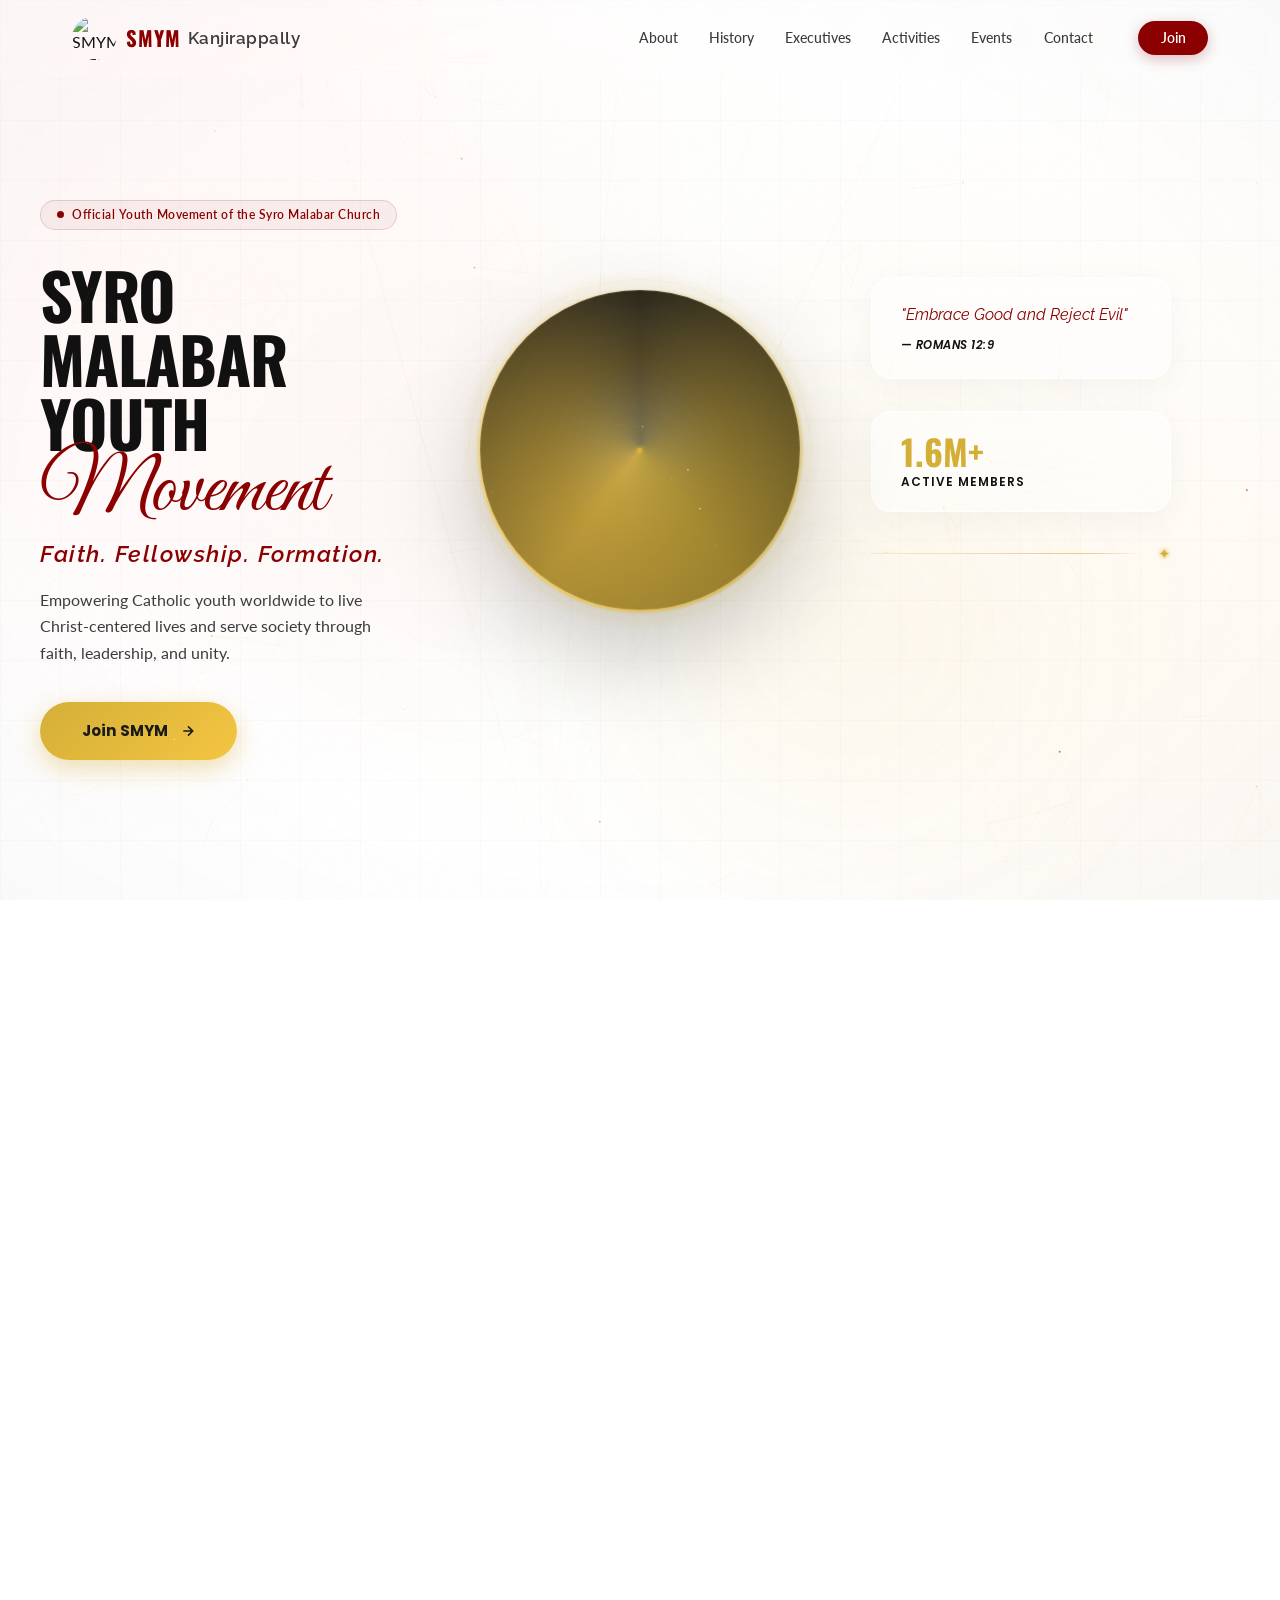
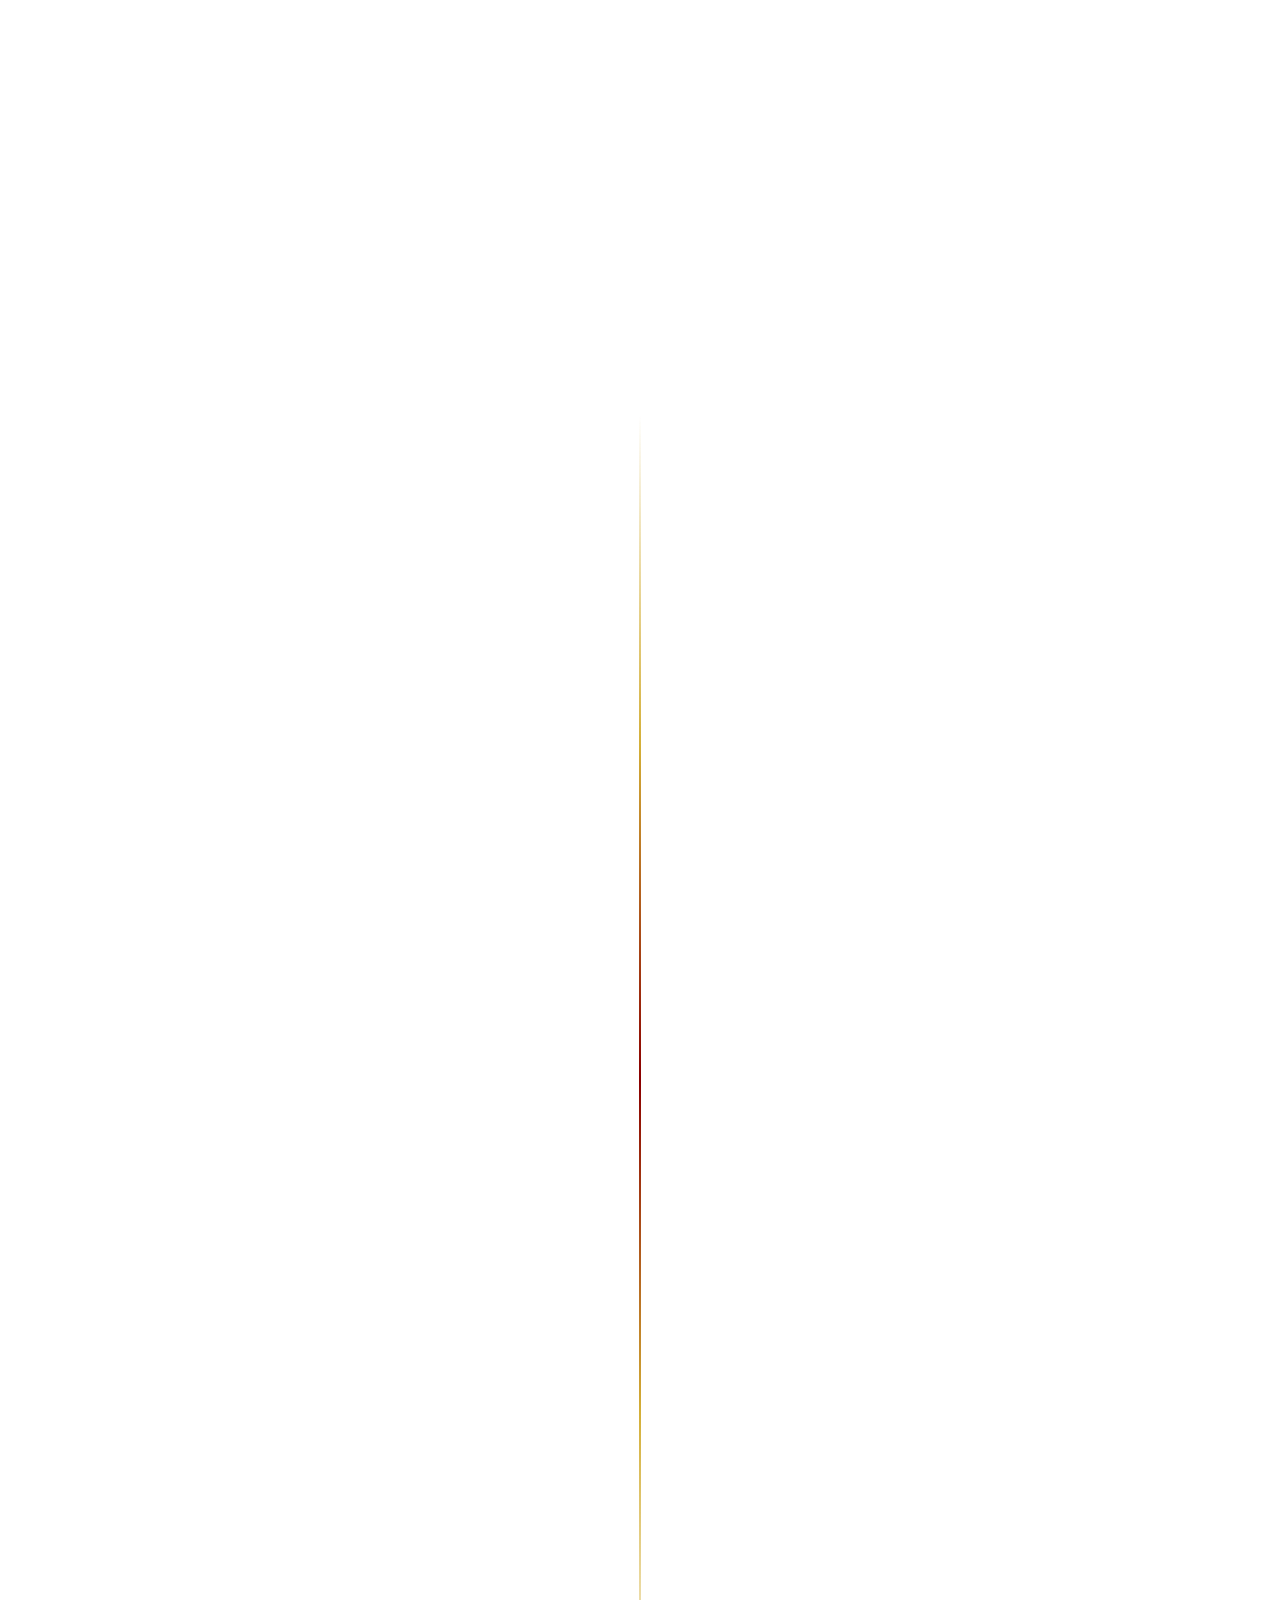
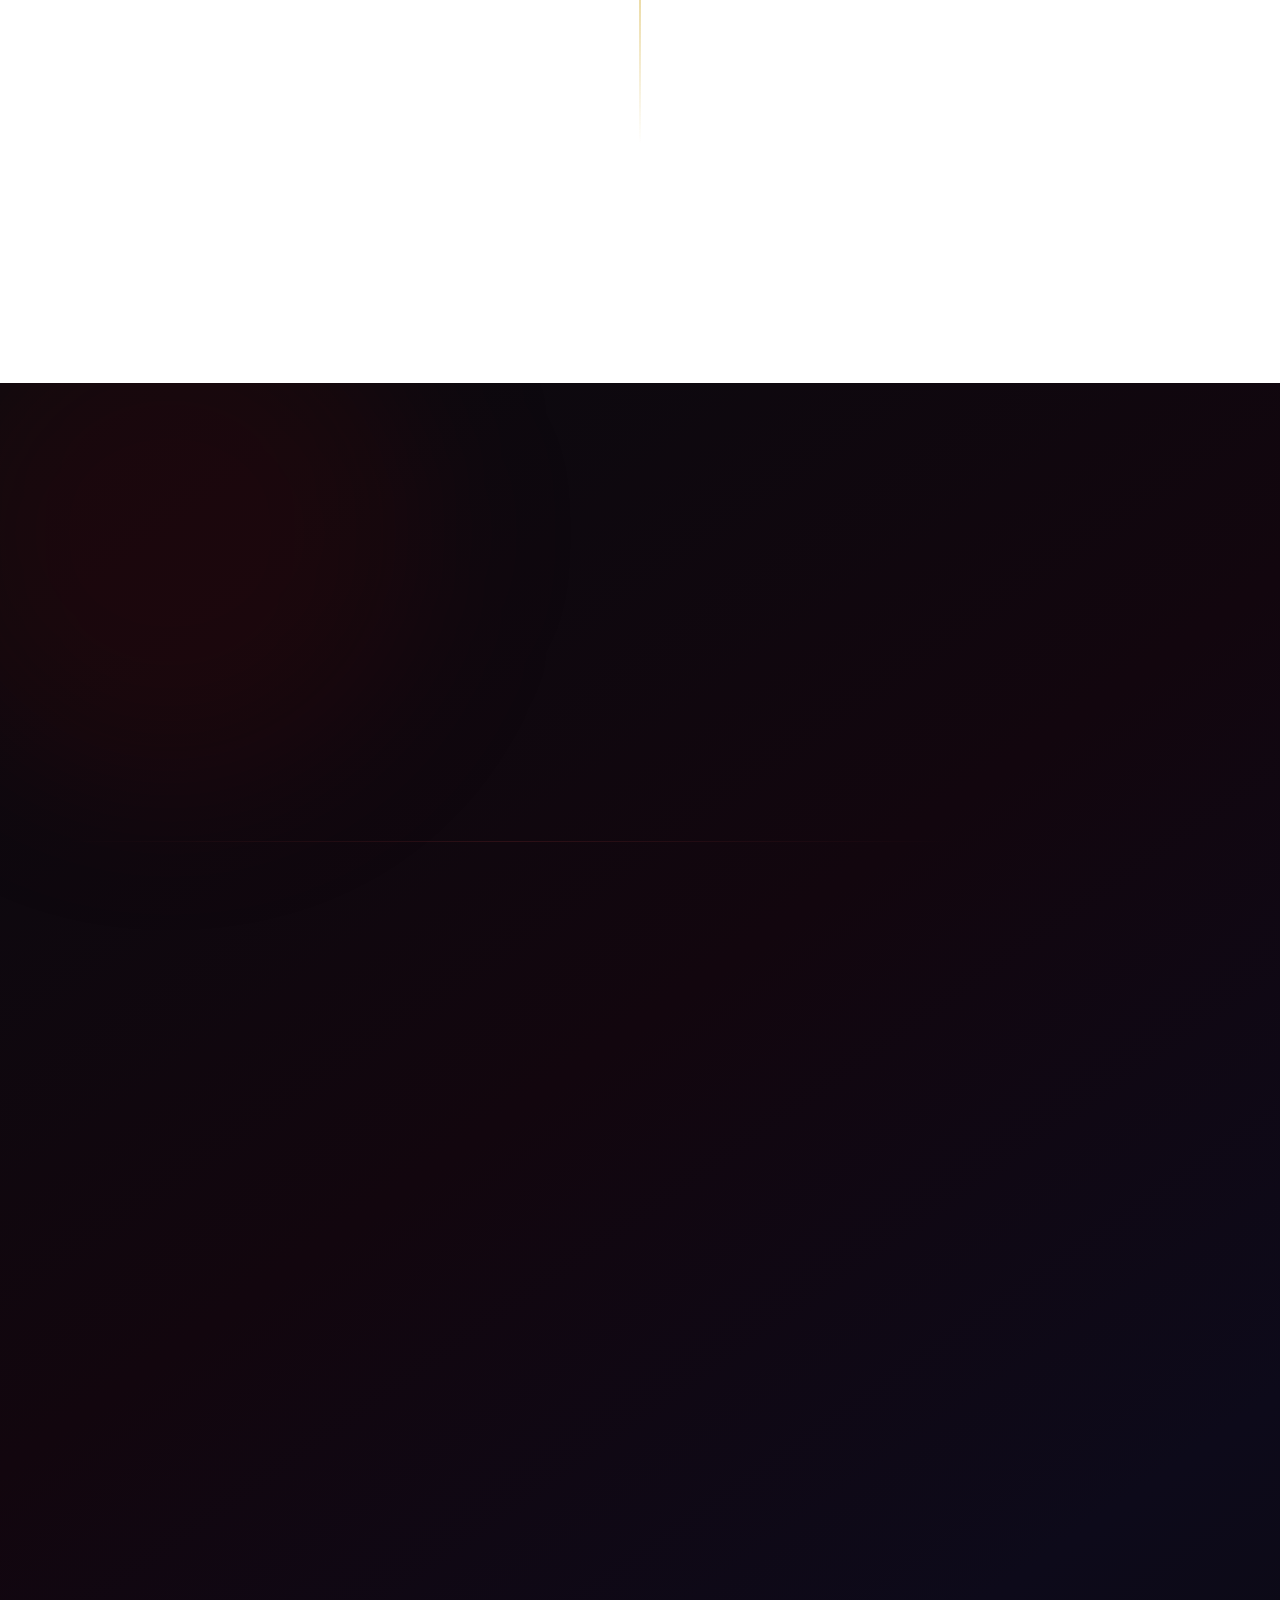
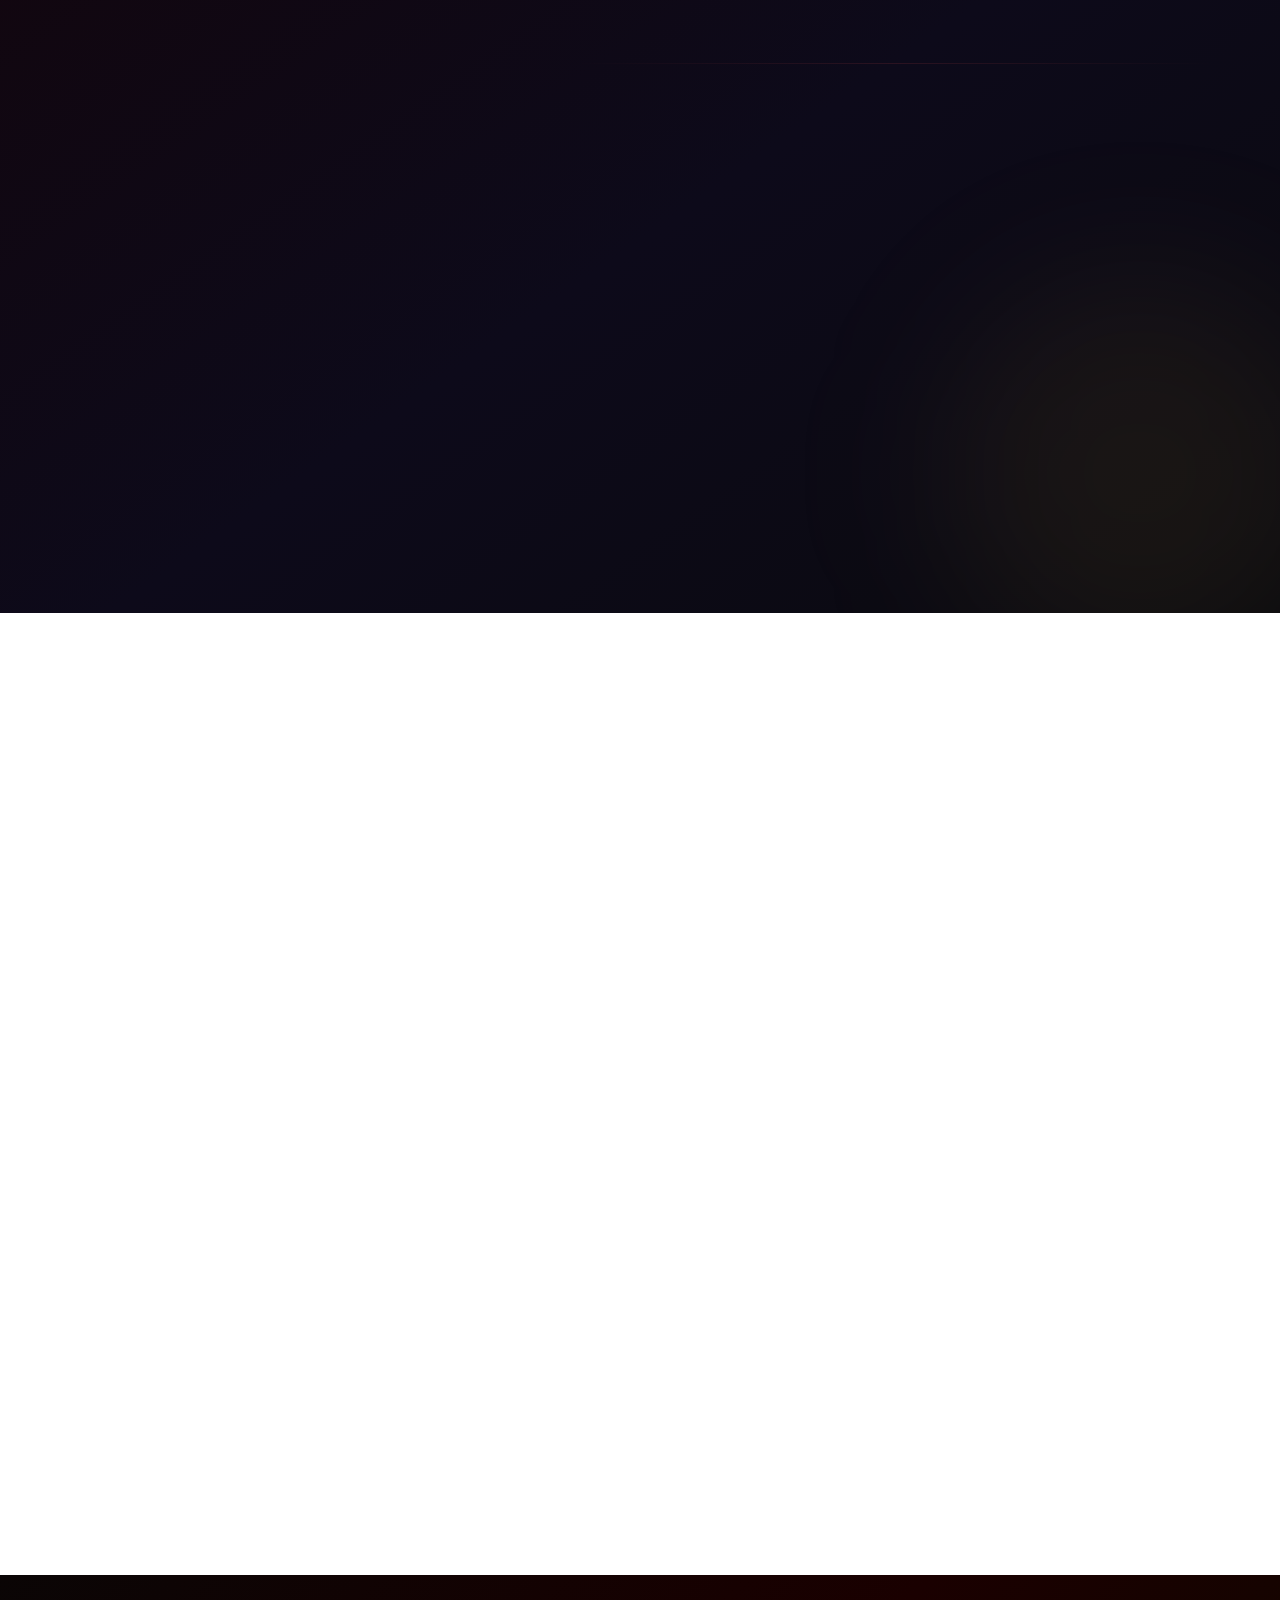
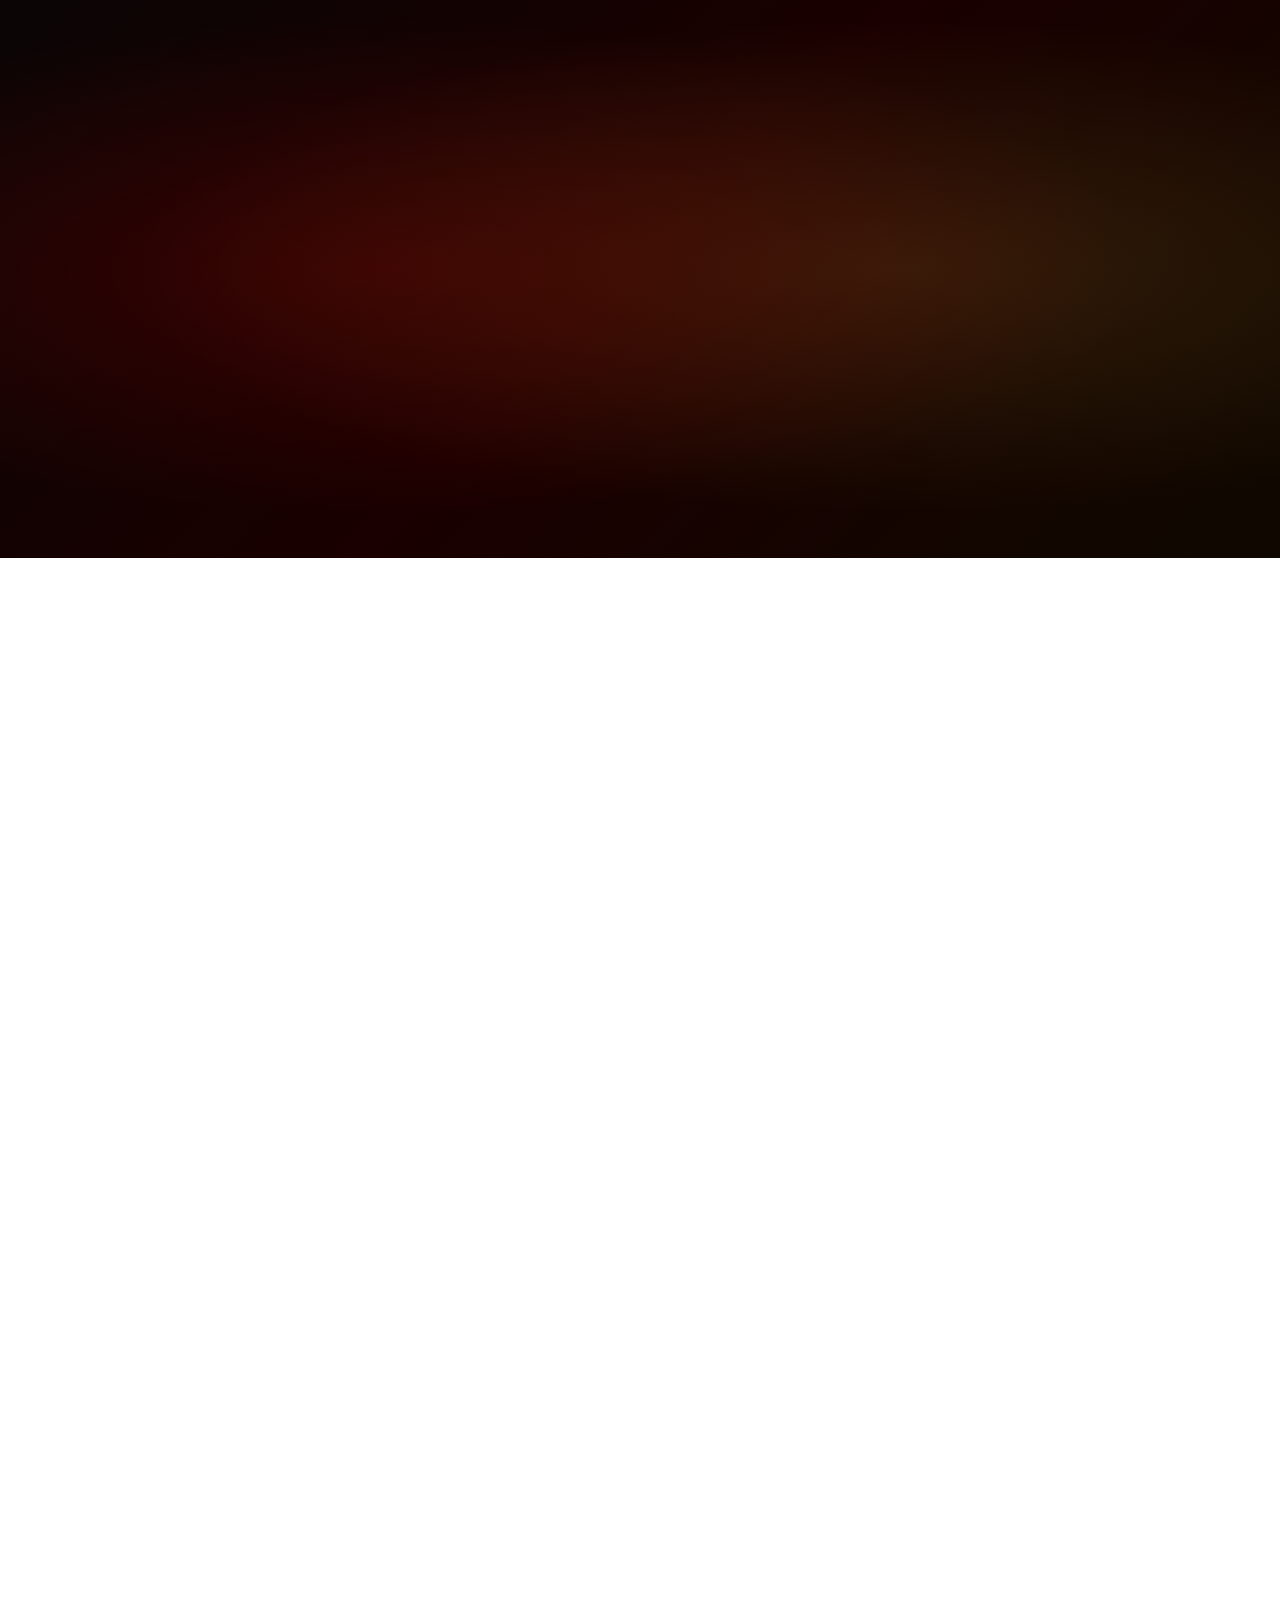
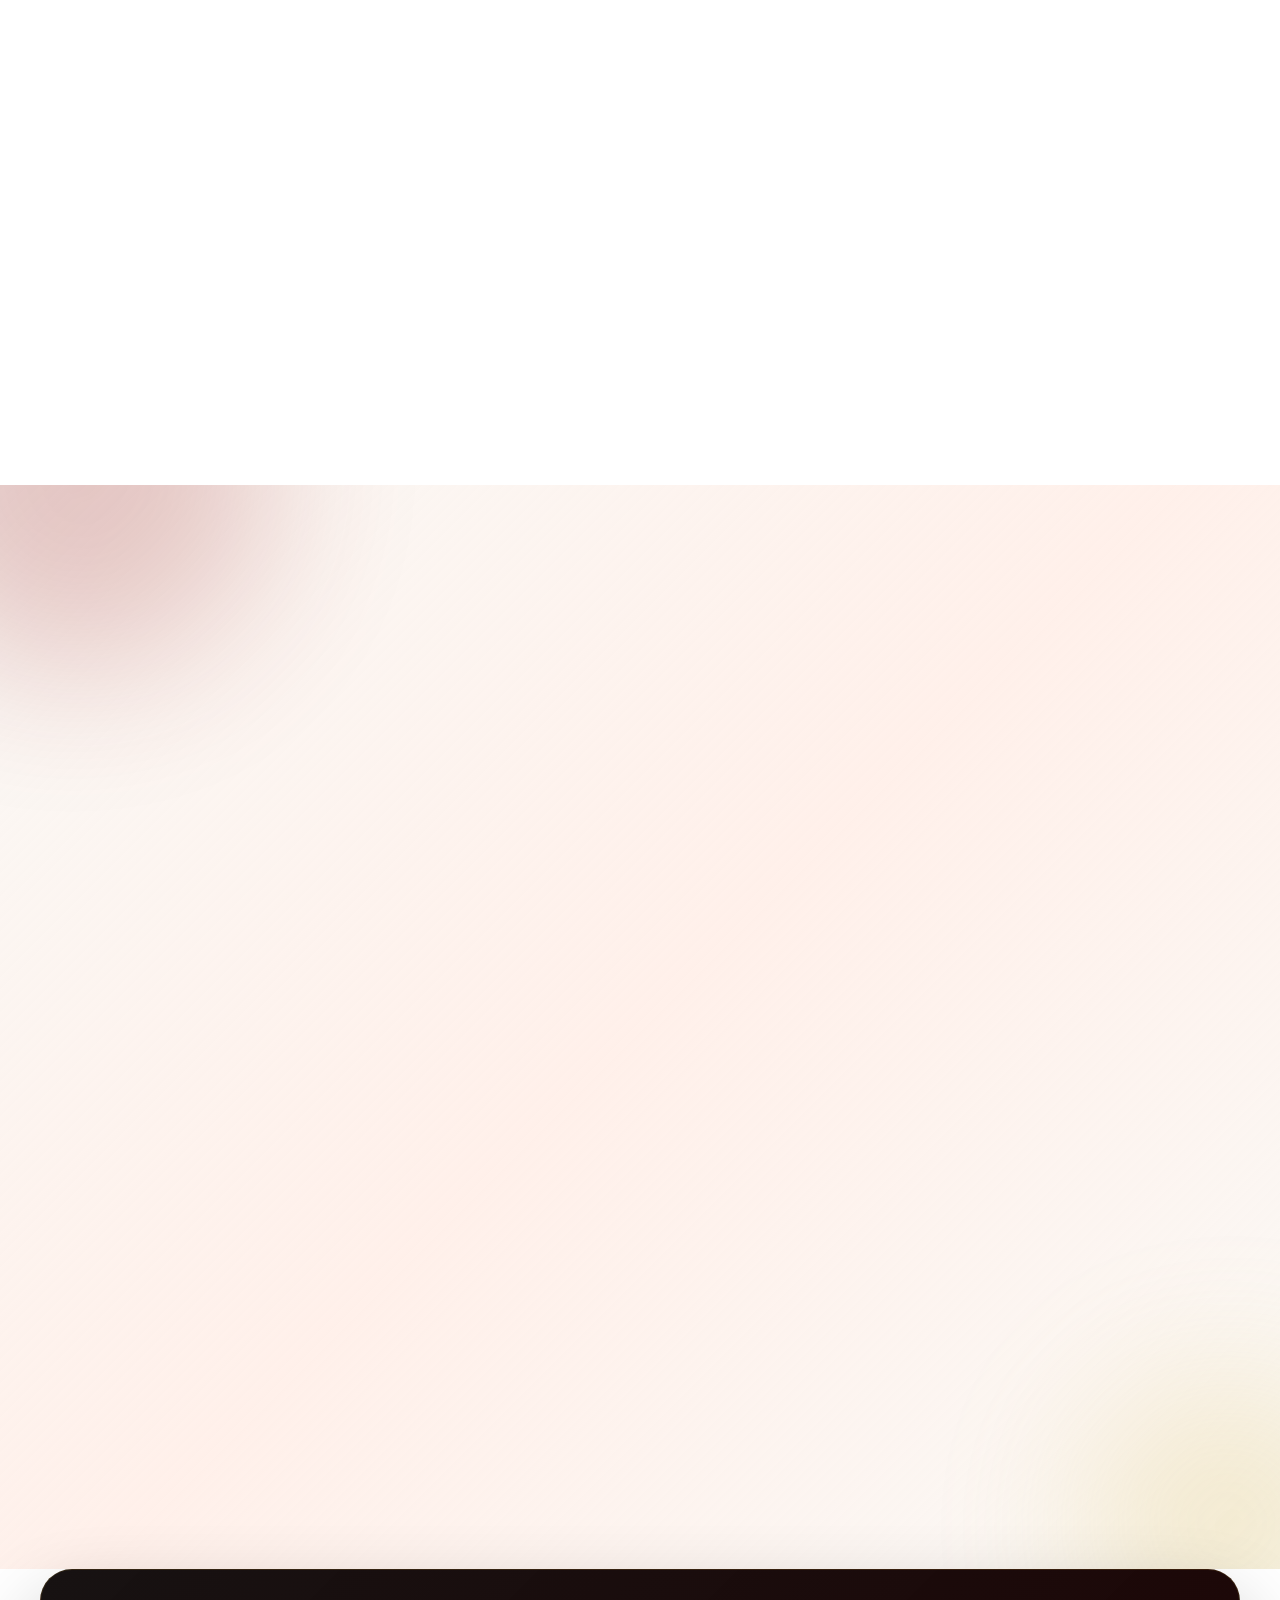
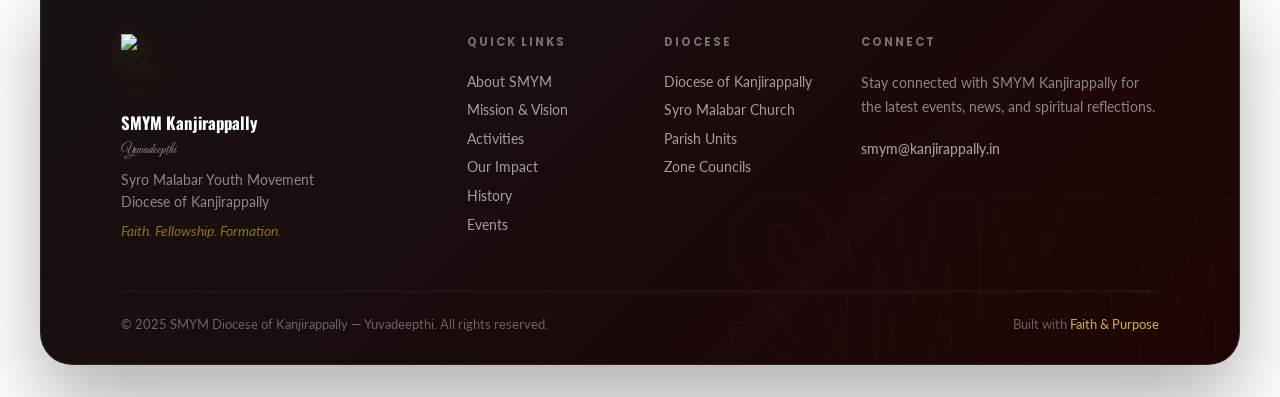
==== index.html @ 68c7b5b5 "logo.mp4 Added" ====
<!DOCTYPE html>
<html lang="en">
<head>
    <meta charset="UTF-8">
    <meta name="viewport" content="width=device-width, initial-scale=1.0">
    <title>SMYM Kanjirappally — Syro Malabar Youth Movement | Faith. Fellowship. Formation.</title>
    <meta name="description" content="Official website of SMYM Kanjirappally, the youth wing of the Syro-Malabar Catholic Diocese of Kanjirapally, patronaged by Bishop Mar Jose Pulickal, covering 148 parishes.">

    <!-- Tab Favicon -->
    <link rel="icon" type="image/png" href="logo/logo.png">

    <!-- Fonts -->
    <link rel="preconnect" href="https://fonts.googleapis.com">
    <link rel="preconnect" href="https://fonts.gstatic.com" crossorigin>
    <!-- Requested fonts: Lato, Poppins, Raleway, Oswald, Roboto + Great Vibes accent -->
    <link href="https://fonts.googleapis.com/css2?family=Lato:ital,wght@0,300;0,400;0,700;0,900;1,300;1,400;1,700&family=Poppins:ital,wght@0,300;0,400;0,500;0,600;0,700;0,800;1,300;1,400;1,600&family=Raleway:ital,wght@0,300;0,400;0,500;0,600;0,700;0,800;0,900;1,300;1,400;1,600;1,700&family=Oswald:wght@300;400;500;600;700&family=Roboto:ital,wght@0,300;0,400;0,500;0,700;1,300;1,400;1,500&family=Great+Vibes&display=swap" rel="stylesheet">

    <!-- Stylesheet -->
    <link rel="stylesheet" href="css/style.css">
</head>
<body>

<!-- ══════════════════════════════════════════
  CUSTOM CURSOR
══════════════════════════════════════════ -->
<div class="cursor-dot" id="cursor-dot"></div>
<div class="cursor-ring" id="cursor-ring"></div>

<!-- ══════════════════════════════════════════
  CURSOR GLOW (ambient)
══════════════════════════════════════════ -->
<div class="cursor-glow" id="cursor-glow"></div>

<!-- ══════════════════════════════════════════
  PARTICLE CANVAS (z-index:-1, behind everything)
══════════════════════════════════════════ -->
<canvas id="particle-canvas"></canvas>

<!-- ══════════════════════════════════════════
  FLOATING CHRISTIAN DOODLES
══════════════════════════════════════════ -->
<div class="doodle-layer" aria-hidden="true">
    <svg class="doodle dove-1" viewBox="0 0 60 40"><path d="M30 20 C20 5 0 8 2 18 C4 26 16 24 22 20 C24 19 26 18 30 20 C34 22 40 28 50 22 C58 17 56 8 48 10 C42 12 36 18 30 20Z" fill="none" stroke="currentColor" stroke-width="1.5"/><path d="M30 20 L28 32" stroke="currentColor" stroke-width="1.5" stroke-linecap="round"/><path d="M25 32 L33 32" stroke="currentColor" stroke-width="1.5" stroke-linecap="round"/></svg>
    <svg class="doodle dove-2" viewBox="0 0 60 40"><path d="M30 20 C20 5 0 8 2 18 C4 26 16 24 22 20 C24 19 26 18 30 20 C34 22 40 28 50 22 C58 17 56 8 48 10 C42 12 36 18 30 20Z" fill="none" stroke="currentColor" stroke-width="1.5"/><path d="M30 20 L28 32" stroke="currentColor" stroke-width="1.5" stroke-linecap="round"/><path d="M25 32 L33 32" stroke="currentColor" stroke-width="1.5" stroke-linecap="round"/></svg>
</div>

<!-- ══════════════════════════════════════════
  NAVIGATION
══════════════════════════════════════════ -->
<nav class="nav" id="nav">
    <div class="nav-inner container">
        <a class="nav-logo" href="#hero">
            <div class="nav-logo-media">
                <img src="logo/logo.png" alt="SMYM Logo" class="nav-logo-img">
            </div>
            <div class="nav-logo-text">
                <span class="nav-brand">SMYM</span>
                <span class="nav-sub">Kanjirappally</span>
            </div>
        </a>

        <ul class="nav-links" id="nav-links">
            <li><a href="#about">About</a></li>
            <li><a href="#timeline">History</a></li>
            <li><a href="#executives">Executives</a></li>
            <li><a href="#activities">Activities</a></li>
            <li><a href="#events">Events</a></li>
            <li><a href="#contact">Contact</a></li>
        </ul>

        <a href="#join" class="btn-nav">Join</a>

        <button class="nav-toggle" id="nav-toggle" aria-label="Menu">
            <span></span><span></span><span></span>
        </button>
    </div>
</nav>

<!-- Mobile Menu -->
<div class="mobile-menu glass" id="mobile-menu">
    <ul>
        <li><a href="#about">About</a></li>
        <li><a href="#timeline">History</a></li>
        <li><a href="#executives">Executives</a></li>
        <li><a href="#activities">Activities</a></li>
        <li><a href="#events">Events</a></li>
        <li><a href="#contact">Contact</a></li>
    </ul>
</div>

<!-- ══════════════════════════════════════════
  SECTION 1: HERO
  ══════════════════════════════════════════ -->
<section class="hero" id="hero">
    <!-- Soft gradient blobs -->
    <div class="hero-blob hero-blob-1" aria-hidden="true"></div>
    <div class="hero-blob hero-blob-2" aria-hidden="true"></div>
    <div class="hero-blob hero-blob-3" aria-hidden="true"></div>
    <div class="hero-noise" aria-hidden="true"></div>

    <!-- Premium light grid overlay -->
    <div class="hero-grid-overlay" aria-hidden="true"></div>

    <!-- Subtle vignette rays -->
    <div class="hero-rays" aria-hidden="true">
        <div class="ray ray-1"></div>
        <div class="ray ray-2"></div>
        <div class="ray ray-3"></div>
        <div class="ray ray-4"></div>
        <div class="ray ray-5"></div>
    </div>

    <!-- ═══════════════════════════════════════
         LOGO CIRCLE — direct child of #hero
         GSAP will set initial fullscreen size,
         then shrink to 320px on scroll.
         position:absolute keeps it inside hero
         so Stage 5 yPercent moves logo too.
    ════════════════════════════════════════ -->
    <div class="logo-glass-bg" id="hero-video-wrapper">
        <!-- Rotating gradient ring -->
        <div class="logo-gradient-ring"></div>
        <!-- Orbiting light streaks -->
        <div class="logo-orbit-streak"></div>
        <!-- Expanding ripple waves -->
        <div class="logo-ripple-wave ripple-1"></div>
        <div class="logo-ripple-wave ripple-2"></div>

        <video id="hero-logo" class="hero-logo-vid" muted playsinline autoplay>
            <source src="logo/logo.mp4" type="video/mp4">
        </video>
        <!-- Sparkle Particles -->
        <div class="logo-sparkle" style="--sx: -45px; --sy: -65px; animation-delay: 0s;"></div>
        <div class="logo-sparkle" style="--sx: 55px; --sy: -85px; animation-delay: 1.5s;"></div>
        <div class="logo-sparkle" style="--sx: -75px; --sy: 65px; animation-delay: 3s;"></div>
        <div class="logo-sparkle" style="--sx: 65px; --sy: 75px; animation-delay: 2.2s;"></div>
    </div>

    <!-- 3-column content grid -->
    <div class="hero-inner container">
        <!-- Left Column: Title & Tagline & CTA -->
        <div class="hero-left" id="hero-left-details">
            <div class="hero-parallax-left-inner">
                <div class="hero-eyebrow" id="hero-eyebrow">
                    <span class="badge-dot"></span>
                    Official Youth Movement of the Syro Malabar Church
                </div>

                <h1 class="hero-title" id="hero-title">
                    SYRO MALABAR<br>YOUTH
                    <span class="line-script">Movement</span>
                </h1>

                <p class="hero-tagline" id="hero-tagline">Faith. Fellowship. Formation.</p>
                <p class="hero-desc" id="hero-desc">Empowering Catholic youth worldwide to live Christ-centered lives and serve society through faith, leadership, and unity.</p>
                
                <a href="#join" class="hero-cta-btn magnetic" id="btn-hero-join">
                    <span>Join SMYM</span>
                    <svg width="16" height="16" viewBox="0 0 24 24" fill="none" stroke="currentColor" stroke-width="2.5"><path d="M5 12h14M12 5l7 7-7 7"/></svg>
                </a>
            </div>
        </div>

        <!-- Center Column: invisible spacer (logo is absolutely positioned above grid) -->
        <div class="hero-center" id="hero-center-logo" aria-hidden="true"></div>

        <!-- Right Column: Interactive Blocks -->
        <div class="hero-right-details" id="hero-right-details">
            <div class="hero-parallax-right-inner">
                <!-- Quote Card -->
                <div class="hero-right-quote-card glass" id="hero-right-quote">
                    <p>"Embrace Good and Reject Evil"</p>
                    <cite>— Romans 12:9</cite>
                </div>
                
                <!-- Statistics Card -->
                <div class="hero-right-stats-card glass" id="hero-right-stats">
                    <span class="right-stat-val">1.6M+</span>
                    <span class="right-stat-lbl">Active Members</span>
                </div>
                
                <!-- Decorative Elements -->
                <div class="hero-right-deco" id="hero-right-deco">
                    <div class="deco-divider-line"></div>
                    <div class="deco-star-spin">✦</div>
                </div>
            </div>
        </div>
    </div>

</section>

<!-- ══════════════════════════════════════════
  SECTION 2: ABOUT
══════════════════════════════════════════ -->
<section class="section about-section" id="about">
    <div class="container">
        <div class="section-label reveal-fade">Who We Are</div>
        <h2 class="section-title reveal-up">About <em>SMYM</em><br>KANJIRAPPALLY</h2>

        <div class="about-grid">
            <div class="about-content reveal-up">
                <p class="about-lead">
                    The Syro-Malabar Youth Movement (SMYM) in the Eparchy of Kanjirappally is the official youth wing of the Syro-Malabar Catholic Church.
                </p>
                <p class="about-body">
                    Formed to drive the holistic and spiritual development of young Catholics, it operates under the patronage of the Catholic Diocese of Kanjirapally, which is currently led by Bishop Mar Jose Pulickal. The diocese's geographic spread spans across 148 parishes in the civil districts of Kottayam, Idukki, and Pathanamthitta in Kerala, India.
                </p>
                <div class="about-quote">
                    <span class="quote-mark">"</span>
                    Let no one despise your youth, but set the believers an example in speech, in conduct, in love, in faith, in purity.
                    <cite>— 1 Timothy 4:12</cite>
                </div>
            </div>

            <div class="about-stats-grid">
                <div class="stat-card glass reveal-scale" data-tilt>
                    <span class="stat-num crimson" data-target="1600000" data-suffix="+">0</span>
                    <span class="stat-label">Youth Worldwide</span>
                </div>
                <div class="stat-card glass reveal-scale" data-tilt>
                    <span class="stat-num gold" data-target="148" data-suffix="">0</span>
                    <span class="stat-label">Parishes</span>
                </div>
                <div class="stat-card glass reveal-scale" data-tilt>
                    <span class="stat-num crimson" data-target="12" data-suffix="">0</span>
                    <span class="stat-label">Foranes</span>
                </div>
                <div class="stat-card glass reveal-scale" data-tilt>
                    <span class="stat-num gold" data-target="20000" data-suffix="+">0</span>
                    <span class="stat-label">Diocesan Youth</span>
                </div>
            </div>
        </div>
    </div>
</section>

<!-- ══════════════════════════════════════════
  SECTION 3: HISTORY (Timeline)
  ══════════════════════════════════════════ -->
<section class="section timeline-section" id="timeline">
    <div class="container">
        <div class="section-label reveal-fade">Our Journey</div>
        <h2 class="section-title reveal-up">A Legacy of <em>Faith &amp; Action</em></h2>

        <div class="timeline">
            <div class="timeline-line"></div>

            <div class="tl-item tl-left reveal-fade">
                <div class="tl-card glass" data-tilt>
                    <span class="tl-year">1978</span>
                    <h3>Yuvaddepthy - KCYM Roots</h3>
                    <p>The youth movement originally functioned under the name Yuvaddepthy - KCYM (Kerala Catholic Youth Movement), becoming active in the Diocese of Kanjirapally to drive holistic youth development.</p>
                </div>
                <div class="tl-dot"></div>
            </div>

            <div class="tl-item tl-right reveal-fade">
                <div class="tl-dot"></div>
                <div class="tl-card glass" data-tilt>
                    <span class="tl-year">1986</span>
                    <h3>State-wide Peace Rallies</h3>
                    <p>KCYM conducts four historic regional rallies starting from Kanjirapally, Kollam, Kodungalloor, and Thrissur during the World Peace Year.</p>
                </div>
            </div>

            <div class="tl-item tl-left reveal-fade">
                <div class="tl-card glass" data-tilt>
                    <span class="tl-year">2011</span>
                    <h3>Global Unification Initiatives</h3>
                    <p>The Syro-Malabar Laity Commission initiates efforts to unify various youth ministries across the globe under one banner.</p>
                </div>
                <div class="tl-dot"></div>
            </div>

            <div class="tl-item tl-right reveal-fade">
                <div class="tl-dot"></div>
                <div class="tl-card glass" data-tilt>
                    <span class="tl-year">2014</span>
                    <h3>Official SMYM Launch</h3>
                    <p>On August 30, 2014, the Synod of Bishops approves and officially launches the unified global Syro-Malabar Youth Movement (SMYM) structure.</p>
                </div>
            </div>

            <div class="tl-item tl-left reveal-fade">
                <div class="tl-card glass" data-tilt>
                    <span class="tl-year">2022</span>
                    <h3>Unified Integration</h3>
                    <p>KCYM Senate meetings officially incorporate SMYM and other rite-based movements into a coordinated state federation structure.</p>
                </div>
                <div class="tl-dot"></div>
            </div>
        </div>

        <div style="text-align: center; margin-top: 4.5rem;" class="reveal-fade">
            <a href="history.html" class="btn btn-gold pulse-btn magnetic" id="btn-explore-history">
                <span>Explore Complete History</span>
                <svg width="16" height="16" viewBox="0 0 24 24" fill="none" stroke="currentColor" stroke-width="2.5"><path d="M5 12h14M12 5l7 7-7 7"/></svg>
            </a>
        </div>
    </div>
</section>

<!-- ══════════════════════════════════════════
  SECTION 4: EXECUTIVES (Premium Grid)
══════════════════════════════════════════ -->
<section class="section executives-premium-section" id="executives">
    <!-- Animated background elements -->
    <div class="exec-bg-particles" aria-hidden="true"></div>
    <div class="exec-bg-blur exec-bg-blur-1" aria-hidden="true"></div>
    <div class="exec-bg-blur exec-bg-blur-2" aria-hidden="true"></div>
    <div class="exec-bg-line exec-bg-line-1" aria-hidden="true"></div>
    <div class="exec-bg-line exec-bg-line-2" aria-hidden="true"></div>

    <div class="container">
        <!-- Section Header -->
        <div class="exec-header">
            <div class="section-label reveal-fade" style="color:rgba(255,100,100,0.9);">Leadership</div>
            <h2 class="exec-section-title reveal-up">SMYM Executive <em>Committee</em></h2>
            <p class="exec-section-sub reveal-fade"><em>A team dedicated to serving with faith, leadership, and commitment.</em></p>
        </div>

        <!-- Executive Grid: 4 cols desktop, 3 tablet, 2 mobile -->
        <div class="exec-premium-grid" id="exec-grid">

            <!-- Card 1 -->
            <div class="exec-premium-card" data-index="0" data-delay="0">
                <div class="exec-card-inner">
                    <div class="exec-card-glow"></div>
                    <div class="exec-card-sweep"></div>
                    <div class="exec-poster-wrap">
                        <img src="assets/executives/1.png" alt="Executive 1" class="exec-poster" loading="lazy" onerror="this.style.display='none';this.nextElementSibling.style.display='flex';">
                        <div class="exec-poster-placeholder"><span>1</span></div>
                    </div>
                    <div class="exec-card-body">
                        <h3 class="exec-name">Executive Name</h3>
                        <span class="exec-designation">Designation</span>
                    </div>
                    <div class="exec-card-border"></div>
                </div>
            </div>

            <!-- Card 2 -->
            <div class="exec-premium-card" data-index="1" data-delay="1">
                <div class="exec-card-inner">
                    <div class="exec-card-glow"></div>
                    <div class="exec-card-sweep"></div>
                    <div class="exec-poster-wrap">
                        <img src="assets/executives/2.png" alt="Executive 2" class="exec-poster" loading="lazy" onerror="this.style.display='none';this.nextElementSibling.style.display='flex';">
                        <div class="exec-poster-placeholder"><span>2</span></div>
                    </div>
                    <div class="exec-card-body">
                        <h3 class="exec-name">Executive Name</h3>
                        <span class="exec-designation">Designation</span>
                    </div>
                    <div class="exec-card-border"></div>
                </div>
            </div>

            <!-- Card 3 -->
            <div class="exec-premium-card" data-index="2" data-delay="2">
                <div class="exec-card-inner">
                    <div class="exec-card-glow"></div>
                    <div class="exec-card-sweep"></div>
                    <div class="exec-poster-wrap">
                        <img src="assets/executives/3.png" alt="Executive 3" class="exec-poster" loading="lazy" onerror="this.style.display='none';this.nextElementSibling.style.display='flex';">
                        <div class="exec-poster-placeholder"><span>3</span></div>
                    </div>
                    <div class="exec-card-body">
                        <h3 class="exec-name">Executive Name</h3>
                        <span class="exec-designation">Designation</span>
                    </div>
                    <div class="exec-card-border"></div>
                </div>
            </div>

            <!-- Card 4 -->
            <div class="exec-premium-card" data-index="3" data-delay="3">
                <div class="exec-card-inner">
                    <div class="exec-card-glow"></div>
                    <div class="exec-card-sweep"></div>
                    <div class="exec-poster-wrap">
                        <img src="assets/executives/4.png" alt="Executive 4" class="exec-poster" loading="lazy" onerror="this.style.display='none';this.nextElementSibling.style.display='flex';">
                        <div class="exec-poster-placeholder"><span>4</span></div>
                    </div>
                    <div class="exec-card-body">
                        <h3 class="exec-name">Executive Name</h3>
                        <span class="exec-designation">Designation</span>
                    </div>
                    <div class="exec-card-border"></div>
                </div>
            </div>

            <!-- Card 5 -->
            <div class="exec-premium-card" data-index="4" data-delay="0">
                <div class="exec-card-inner">
                    <div class="exec-card-glow"></div>
                    <div class="exec-card-sweep"></div>
                    <div class="exec-poster-wrap">
                        <img src="assets/executives/5.png" alt="Executive 5" class="exec-poster" loading="lazy" onerror="this.style.display='none';this.nextElementSibling.style.display='flex';">
                        <div class="exec-poster-placeholder"><span>5</span></div>
                    </div>
                    <div class="exec-card-body">
                        <h3 class="exec-name">Executive Name</h3>
                        <span class="exec-designation">Designation</span>
                    </div>
                    <div class="exec-card-border"></div>
                </div>
            </div>

            <!-- Card 6 -->
            <div class="exec-premium-card" data-index="5" data-delay="1">
                <div class="exec-card-inner">
                    <div class="exec-card-glow"></div>
                    <div class="exec-card-sweep"></div>
                    <div class="exec-poster-wrap">
                        <img src="assets/executives/6.png" alt="Executive 6" class="exec-poster" loading="lazy" onerror="this.style.display='none';this.nextElementSibling.style.display='flex';">
                        <div class="exec-poster-placeholder"><span>6</span></div>
                    </div>
                    <div class="exec-card-body">
                        <h3 class="exec-name">Executive Name</h3>
                        <span class="exec-designation">Designation</span>
                    </div>
                    <div class="exec-card-border"></div>
                </div>
            </div>

            <!-- Card 7 -->
            <div class="exec-premium-card" data-index="6" data-delay="2">
                <div class="exec-card-inner">
                    <div class="exec-card-glow"></div>
                    <div class="exec-card-sweep"></div>
                    <div class="exec-poster-wrap">
                        <img src="assets/executives/7.png" alt="Executive 7" class="exec-poster" loading="lazy" onerror="this.style.display='none';this.nextElementSibling.style.display='flex';">
                        <div class="exec-poster-placeholder"><span>7</span></div>
                    </div>
                    <div class="exec-card-body">
                        <h3 class="exec-name">Executive Name</h3>
                        <span class="exec-designation">Designation</span>
                    </div>
                    <div class="exec-card-border"></div>
                </div>
            </div>

            <!-- Card 8 -->
            <div class="exec-premium-card" data-index="7" data-delay="3">
                <div class="exec-card-inner">
                    <div class="exec-card-glow"></div>
                    <div class="exec-card-sweep"></div>
                    <div class="exec-poster-wrap">
                        <img src="assets/executives/8.png" alt="Executive 8" class="exec-poster" loading="lazy" onerror="this.style.display='none';this.nextElementSibling.style.display='flex';">
                        <div class="exec-poster-placeholder"><span>8</span></div>
                    </div>
                    <div class="exec-card-body">
                        <h3 class="exec-name">Executive Name</h3>
                        <span class="exec-designation">Designation</span>
                    </div>
                    <div class="exec-card-border"></div>
                </div>
            </div>

            <!-- Card 9 -->
            <div class="exec-premium-card" data-index="8" data-delay="0">
                <div class="exec-card-inner">
                    <div class="exec-card-glow"></div>
                    <div class="exec-card-sweep"></div>
                    <div class="exec-poster-wrap">
                        <img src="assets/executives/9.png" alt="Executive 9" class="exec-poster" loading="lazy" onerror="this.style.display='none';this.nextElementSibling.style.display='flex';">
                        <div class="exec-poster-placeholder"><span>9</span></div>
                    </div>
                    <div class="exec-card-body">
                        <h3 class="exec-name">Executive Name</h3>
                        <span class="exec-designation">Designation</span>
                    </div>
                    <div class="exec-card-border"></div>
                </div>
            </div>

            <!-- Card 10 -->
            <div class="exec-premium-card" data-index="9" data-delay="1">
                <div class="exec-card-inner">
                    <div class="exec-card-glow"></div>
                    <div class="exec-card-sweep"></div>
                    <div class="exec-poster-wrap">
                        <img src="assets/executives/10.png" alt="Executive 10" class="exec-poster" loading="lazy" onerror="this.style.display='none';this.nextElementSibling.style.display='flex';">
                        <div class="exec-poster-placeholder"><span>10</span></div>
                    </div>
                    <div class="exec-card-body">
                        <h3 class="exec-name">Executive Name</h3>
                        <span class="exec-designation">Designation</span>
                    </div>
                    <div class="exec-card-border"></div>
                </div>
            </div>

            <!-- Card 11 -->
            <div class="exec-premium-card" data-index="10" data-delay="2">
                <div class="exec-card-inner">
                    <div class="exec-card-glow"></div>
                    <div class="exec-card-sweep"></div>
                    <div class="exec-poster-wrap">
                        <img src="assets/executives/11.png" alt="Executive 11" class="exec-poster" loading="lazy" onerror="this.style.display='none';this.nextElementSibling.style.display='flex';">
                        <div class="exec-poster-placeholder"><span>11</span></div>
                    </div>
                    <div class="exec-card-body">
                        <h3 class="exec-name">Executive Name</h3>
                        <span class="exec-designation">Designation</span>
                    </div>
                    <div class="exec-card-border"></div>
                </div>
            </div>

            <!-- Card 12 -->
            <div class="exec-premium-card" data-index="11" data-delay="3">
                <div class="exec-card-inner">
                    <div class="exec-card-glow"></div>
                    <div class="exec-card-sweep"></div>
                    <div class="exec-poster-wrap">
                        <img src="assets/executives/12.png" alt="Executive 12" class="exec-poster" loading="lazy" onerror="this.style.display='none';this.nextElementSibling.style.display='flex';">
                        <div class="exec-poster-placeholder"><span>12</span></div>
                    </div>
                    <div class="exec-card-body">
                        <h3 class="exec-name">Executive Name</h3>
                        <span class="exec-designation">Designation</span>
                    </div>
                    <div class="exec-card-border"></div>
                </div>
            </div>

        </div>
    </div>
</section>

<!-- ══════════════════════════════════════════
  SECTION 5: CORE ACTIVITIES
══════════════════════════════════════════ -->
<section class="section activities-section" id="activities">
    <div class="container">
        <div class="section-label reveal-fade">What We Do</div>
        <h2 class="section-title reveal-up">Core <em>Activities</em></h2>
        <p class="section-sub reveal-fade">A movement of action, prayer, and transformation.</p>

        <div class="activities-grid">
            <div class="act-card glass reveal-fade" data-tilt style="--i:0">
                <div class="act-icon">🎓</div>
                <h3>Campus Ministry</h3>
                <p>Faith-based outreach, Bible study, and Catholic identity formation on college campuses.</p>
            </div>
            <div class="act-card glass reveal-fade" data-tilt style="--i:1">
                <div class="act-icon">🚫</div>
                <h3>Anti-Abuse Workshops</h3>
                <p>Runs institutional anti-substance abuse workshops on local campuses to empower youth.</p>
            </div>
            <div class="act-card glass reveal-fade" data-tilt style="--i:2">
                <div class="act-icon">🌿</div>
                <h3>De-Addiction Hubs</h3>
                <p>Sets up functional de-addiction hubs and safe peer support recovery circles.</p>
            </div>
            <div class="act-card glass reveal-fade" data-tilt style="--i:3">
                <div class="act-icon">⛺</div>
                <h3>Youth Camps</h3>
                <p>Residential leadership and spiritual formation camps, including the flagship Camp Insight.</p>
            </div>
            <div class="act-card glass reveal-fade" data-tilt style="--i:4">
                <div class="act-icon">🏆</div>
                <h3>Leadership Training</h3>
                <p>Structured programs to develop confident, Christ-centered leaders for Church and society.</p>
            </div>
            <div class="act-card glass reveal-fade" data-tilt style="--i:5">
                <div class="act-icon">🤝</div>
                <h3>Humanitarian Relief</h3>
                <p>Organizes direct community assistance during crises, raising relief funds and deploying food shipments (like bread and milk packs) to flood-affected communities like Chellanam.</p>
            </div>
            <div class="act-card glass reveal-fade" data-tilt style="--i:6">
                <div class="act-icon">🙏</div>
                <h3>Prayer Meetings</h3>
                <p>Regular gatherings for communal prayer, scripture reflection, and Eucharistic adoration.</p>
            </div>
            <div class="act-card glass reveal-fade" data-tilt style="--i:7">
                <div class="act-icon">🏐</div>
                <h3>Serve & Smash</h3>
                <p>Promotes youth interaction and physical health by hosting events, including the diocesan "Serve & Smash" volleyball tournament.</p>
            </div>
        </div>
    </div>
</section>

<!-- ══════════════════════════════════════════
  SECTION 5: STATISTICS
══════════════════════════════════════════ -->
<section class="section stats-section" id="stats">
    <div class="stats-bg-glow"></div>
    <div class="container">
        <div class="section-label reveal-fade" style="color:rgba(212,175,55,0.9)">Our Impact</div>
        <h2 class="section-title reveal-up" style="color:#fff">Scale of <em>Mission</em></h2>

        <div class="big-stats">
            <div class="big-stat reveal-scale">
                <span class="big-num" data-target="1600000" data-suffix="+">0</span>
                <span class="big-label">Youth Worldwide</span>
            </div>
            <div class="big-stat-divider reveal-fade"></div>
            <div class="big-stat reveal-scale">
                <span class="big-num" data-target="20000" data-suffix="+">0</span>
                <span class="big-label">Diocesan Youth</span>
            </div>
            <div class="big-stat-divider reveal-fade"></div>
            <div class="big-stat reveal-scale">
                <span class="big-num" data-target="148" data-suffix="">0</span>
                <span class="big-label">Parishes</span>
            </div>
            <div class="big-stat-divider reveal-fade"></div>
            <div class="big-stat reveal-scale">
                <span class="big-num" data-target="12" data-suffix="">0</span>
                <span class="big-label">Foranes</span>
            </div>
        </div>
    </div>
</section>

<!-- ══════════════════════════════════════════
  SECTION 7: EVENTS
══════════════════════════════════════════ -->
<section class="section events-section" id="events">
    <div class="container">
        <div class="section-label reveal-fade">Coming Up</div>
        <h2 class="section-title reveal-up">Events &amp; <em>Updates</em></h2>

        <div class="events-grid">
            <div class="event-card glass reveal-fade" data-tilt style="--i:0">
                <div class="event-date">
                    <span class="event-month">JUL</span>
                    <span class="event-day">15</span>
                </div>
                <div class="event-info">
                    <span class="event-type">Formation</span>
                    <h3>Camp Insight 2025</h3>
                    <p>Annual flagship residential leadership camp bringing together SMYM members from across the diocese.</p>
                </div>
                <div class="event-arrow">→</div>
            </div>

            <div class="event-card glass reveal-fade" data-tilt style="--i:1">
                <div class="event-date">
                    <span class="event-month">AUG</span>
                    <span class="event-day">02</span>
                </div>
                <div class="event-info">
                    <span class="event-type spiritual">Spiritual</span>
                    <h3>Abide — Youth Adoration</h3>
                    <p>Diocesan youth adoration night and Eucharistic retreat for deep spiritual encounter.</p>
                </div>
                <div class="event-arrow">→</div>
            </div>

            <div class="event-card glass reveal-fade" data-tilt style="--i:2">
                <div class="event-date">
                    <span class="event-month">SEP</span>
                    <span class="event-day">20</span>
                </div>
                <div class="event-info">
                    <span class="event-type social">Social</span>
                    <h3>Anti-Drug Campus Drive</h3>
                    <p>Diocesan-wide campus awareness campaign targeting substance abuse prevention.</p>
                </div>
                <div class="event-arrow">→</div>
            </div>

            <div class="event-card glass reveal-fade" data-tilt style="--i:3">
                <div class="event-date">
                    <span class="event-month">NOV</span>
                    <span class="event-day">08</span>
                </div>
                <div class="event-info">
                    <span class="event-type gold-type">Sports</span>
                    <h3>Serve & Smash Volleyball</h3>
                    <p>Diocesan volleyball tournament promoting interaction, sportsmanship, and physical health among parish units.</p>
                </div>
                <div class="event-arrow">→</div>
            </div>
        </div>
    </div>
</section>

<!-- ══════════════════════════════════════════
  SECTION 8: GALLERY
══════════════════════════════════════════ -->
<section class="section gallery-section" id="gallery">
    <div class="container">
        <div class="section-label reveal-fade">Moments</div>
        <h2 class="section-title reveal-up">Life at <em>SMYM</em></h2>

        <div class="gallery-grid reveal-fade">
            <div class="gallery-item g-tall" style="background: linear-gradient(135deg,#8B000022,#D4AF3722), url('') center/cover;">
                <div class="gallery-overlay glass"><span>Youth Conference</span></div>
            </div>
            <div class="gallery-item" style="background: linear-gradient(135deg,#D4AF3722,#fff0) center/cover;">
                <div class="gallery-overlay glass"><span>Camp Insight</span></div>
            </div>
            <div class="gallery-item" style="background: linear-gradient(135deg,#8B000015,#FAF9F6) center/cover;">
                <div class="gallery-overlay glass"><span>Youth Adoration</span></div>
            </div>
            <div class="gallery-item g-wide" style="background: linear-gradient(135deg,#FAF9F6,#D4AF3722) center/cover;">
                <div class="gallery-overlay glass"><span>Community Service</span></div>
            </div>
            <div class="gallery-item" style="background: linear-gradient(135deg,#8B000010,#D4AF3715) center/cover;">
                <div class="gallery-overlay glass"><span>Retreats</span></div>
            </div>
        </div>
    </div>
</section>


<!-- ══════════════════════════════════════════
  SECTION 10: CALL TO ACTION
══════════════════════════════════════════ -->
<section class="section cta-section" id="join">
    <div class="cta-glow-1"></div>
    <div class="cta-glow-2"></div>
    <div class="container">
        <div class="cta-inner reveal-up">
            <h2 class="cta-title">Join the <em>Mission</em></h2>
            <p class="cta-sub">Become the Light of Christ</p>
            <p class="cta-body">Thousands of young Catholics have found purpose, community, and a deeper faith through SMYM. Your story begins here.</p>
            <a href="#contact" class="btn btn-gold pulse-btn magnetic" id="btn-member">
                <span>Become a Member</span>
                <svg width="16" height="16" viewBox="0 0 24 24" fill="none" stroke="currentColor" stroke-width="2.5"><path d="M5 12h14M12 5l7 7-7 7"/></svg>
            </a>
        </div>

        <!-- Social Media Cards moved here -->
        <div class="social-connect reveal-up">
            <div class="section-label" style="color:rgba(212,175,55,0.7); margin-bottom:0.75rem;">Connect With Us</div>
            <h3 class="social-connect-title">Find Us on Social Media</h3>
            <div class="social-cards-grid">

                <!-- Instagram Card -->
                <div class="social-card" data-brand="instagram" id="social-instagram">
                    <div class="social-card-inner">
                        <div class="social-card-glow"></div>
                        <div class="social-card-sweep"></div>
                        <div class="social-icon-wrap">
                            <svg class="social-icon" viewBox="0 0 24 24" fill="none" stroke="currentColor" stroke-width="1.8" stroke-linecap="round" stroke-linejoin="round">
                                <rect x="2" y="2" width="20" height="20" rx="5" ry="5"/>
                                <path d="M16 11.37A4 4 0 1 1 12.63 8 4 4 0 0 1 16 11.37z"/>
                                <line x1="17.5" y1="6.5" x2="17.51" y2="6.5"/>
                            </svg>
                        </div>
                        <div class="social-card-label">Instagram</div>
                        <div class="social-card-handle">@smymkanjirappally</div>
                    </div>
                </div>

                <!-- WhatsApp Card -->
                <div class="social-card" data-brand="whatsapp" id="social-whatsapp">
                    <div class="social-card-inner">
                        <div class="social-card-glow"></div>
                        <div class="social-card-sweep"></div>
                        <div class="social-icon-wrap">
                            <svg class="social-icon" viewBox="0 0 24 24" fill="currentColor">
                                <path d="M17.472 14.382c-.297-.149-1.758-.867-2.03-.967-.273-.099-.471-.148-.67.15-.197.297-.767.966-.94 1.164-.173.199-.347.223-.644.075-.297-.15-1.255-.463-2.39-1.475-.883-.788-1.48-1.761-1.653-2.059-.173-.297-.018-.458.13-.606.134-.133.298-.347.446-.52.149-.174.198-.298.298-.497.099-.198.05-.371-.025-.52-.075-.149-.669-1.612-.916-2.207-.242-.579-.487-.5-.669-.51-.173-.008-.371-.01-.57-.01-.198 0-.52.074-.792.372-.272.297-1.04 1.016-1.04 2.479 0 1.462 1.065 2.875 1.213 3.074.149.198 2.096 3.2 5.077 4.487.709.306 1.262.489 1.694.625.712.227 1.36.195 1.871.118.571-.085 1.758-.719 2.006-1.413.248-.694.248-1.289.173-1.413-.074-.124-.272-.198-.57-.347z"/>
                                <path d="M11.99 2C6.465 2 2 6.467 2 11.994c0 2.184.706 4.211 1.902 5.862L2.46 21.5l3.726-1.418A9.944 9.944 0 0 0 11.99 22c5.523 0 9.99-4.467 9.99-9.99C21.98 6.468 17.514 2 11.99 2z"/>
                            </svg>
                        </div>
                        <div class="social-card-label">WhatsApp</div>
                        <div class="social-card-handle">Join Our Community</div>
                    </div>
                </div>

                <!-- Facebook Card -->
                <div class="social-card" data-brand="facebook" id="social-facebook">
                    <div class="social-card-inner">
                        <div class="social-card-glow"></div>
                        <div class="social-card-sweep"></div>
                        <div class="social-icon-wrap">
                            <svg class="social-icon" viewBox="0 0 24 24" fill="currentColor">
                                <path d="M18 2h-3a5 5 0 0 0-5 5v3H7v4h3v8h4v-8h3l1-4h-4V7a1 1 0 0 1 1-1h3z"/>
                            </svg>
                        </div>
                        <div class="social-card-label">Facebook</div>
                        <div class="social-card-handle">SMYM Kanjirappally</div>
                    </div>
                </div>

            </div>
        </div>

    </div>
</section>

<footer class="footer" id="contact">
    <div class="footer-glass">
        <div class="footer-watermark">SMYM</div>
        <div class="container">

            <div class="footer-grid">
                <div class="footer-brand">
                    <!-- PNG Logo with floating animation -->
                    <div class="footer-logo-wrap">
                        <img src="logo/logo.png" alt="SMYM Logo" class="footer-logo-img" id="footer-logo-img">
                    </div>
                    <h3>SMYM Kanjirappally</h3>
                    <p class="footer-tagline-script">Yuvadeepthi</p>
                    <p>Syro Malabar Youth Movement<br>Diocese of Kanjirappally</p>
                    <p class="footer-tagline-tag">Faith. Fellowship. Formation.</p>
                </div>

                <div class="footer-col">
                    <h4>Quick Links</h4>
                    <ul>
                        <li><a href="#about">About SMYM</a></li>
                        <li><a href="#mission">Mission &amp; Vision</a></li>
                        <li><a href="#activities">Activities</a></li>
                        <li><a href="#stats">Our Impact</a></li>
                        <li><a href="#timeline">History</a></li>
                        <li><a href="#events">Events</a></li>
                    </ul>
                </div>

                <div class="footer-col">
                    <h4>Diocese</h4>
                    <ul>
                        <li><a href="#">Diocese of Kanjirappally</a></li>
                        <li><a href="#">Syro Malabar Church</a></li>
                        <li><a href="#">Parish Units</a></li>
                        <li><a href="#">Zone Councils</a></li>
                    </ul>
                </div>

                <div class="footer-col footer-contact">
                    <h4>Connect</h4>
                    <p>Stay connected with SMYM Kanjirappally for the latest events, news, and spiritual reflections.</p>
                    <a href="mailto:smym@kanjirappally.in" class="footer-email">smym@kanjirappally.in</a>
                </div>
            </div>

            <div class="footer-bottom">
                <p>© 2025 SMYM Diocese of Kanjirappally — Yuvadeepthi. All rights reserved.</p>
                <p>Built with <span class="crimson">Faith &amp; Purpose</span></p>
            </div>
        </div>
    </div>
</footer>

<!-- Scripts: GSAP first, then our modules -->
<script src="https://cdnjs.cloudflare.com/ajax/libs/gsap/3.12.2/gsap.min.js"></script>
<script src="https://cdnjs.cloudflare.com/ajax/libs/gsap/3.12.2/ScrollTrigger.min.js"></script>
<script src="js/video-controller.js"></script>
<script src="js/particles.js"></script>
<script src="js/script.js"></script>
</body>
</html>
---- css/style.css ----
/* ═══════════════════════════════════════════════════════
   SMYM KANJIRAPPALLY — MASTER STYLESHEET v4.0
   Premium Dark Luxury Edition
   ═══════════════════════════════════════════════════════ */

/* ─── TOKENS ─── */
:root {
    --white: #FFFFFF;
    --ivory: #FAF9F6;
    --mist: #F8F8F8;
    --crimson: #8B0000;
    --crimson-mid: #A50000;
    --crimson-soft: rgba(139, 0, 0, 0.08);
    --gold: #D4AF37;
    --gold-warm: #F4C542;
    --gold-soft: rgba(212, 175, 55, 0.12);
    --rose-tint: rgba(255, 220, 220, 0.3);
    --text-dark: #111111;
    --text-mid: #3C3C3C;
    --text-muted: #888888;
    --glass-bg: rgba(255, 255, 255, 0.55);
    --glass-border: rgba(255, 255, 255, 0.65);
    --glass-shadow: 0 8px 32px rgba(0, 0, 0, 0.06), 0 1px 0 rgba(255, 255, 255, 0.8) inset;
    --ease: cubic-bezier(0.22, 1, 0.36, 1);
    --ease-spring: cubic-bezier(0.34, 1.56, 0.64, 1);
    --r-lg: 20px;
    --r-xl: 30px;
    --r-pill: 999px;

    /* Hero dark */
    --hero-bg-1: #0a0608;
    --hero-bg-2: #120308;
    --hero-bg-3: #0d0510;
}

/* ─── RESET ─── */
*,
*::before,
*::after {
    margin: 0;
    padding: 0;
    box-sizing: border-box;
}

html {
    scroll-behavior: smooth;
    font-size: 16px;
}

body {
    font-family: 'Lato', sans-serif;
    background: linear-gradient(135deg, #ffffff 0%, #faf9f6 40%, rgba(255, 230, 230, 0.4) 100%);
    background-attachment: fixed;
    color: var(--text-dark);
    overflow-x: hidden;
    -webkit-font-smoothing: antialiased;
    -moz-osx-font-smoothing: grayscale;
    cursor: none !important;
}

a {
    text-decoration: none;
    color: inherit;
    cursor: none !important;
}

ul {
    list-style: none;
}

button {
    cursor: none !important;
}

input,
select,
textarea {
    cursor: none !important;
}

/* ─── LAYOUT ─── */
.container {
    max-width: 1200px;
    margin: 0 auto;
    padding: 0 2rem;
}

.section {
    padding: 7rem 0;
    position: relative;
    z-index: 2;
}

/* ═══════════════════════════════════════════════════════
   PARTICLE CANVAS
   ═══════════════════════════════════════════════════════ */
#particle-canvas {
    position: fixed;
    inset: 0;
    z-index: 99999;
    /* overlay over all elements as requested */
    pointer-events: none;
}

/* ═══════════════════════════════════════════════════════
   CUSTOM CURSOR
   ═══════════════════════════════════════════════════════ */
.cursor-dot {
    position: fixed;
    width: 8px;
    height: 8px;
    background: var(--crimson);
    border-radius: 50%;
    pointer-events: none;
    z-index: 9999999;
    transform: translate(-50%, -50%);
    will-change: transform;
    opacity: 0;
    transition: width 0.2s var(--ease), height 0.2s var(--ease), background 0.25s ease, opacity 0.3s ease;
    top: 0;
    left: 0;
    box-shadow: 0 0 8px rgba(139, 0, 0, 0.4);
}

.cursor-ring {
    display: none !important;
    /* disabled: only the inner pointer is needed */
}

body.cursor-hovering .cursor-dot {
    width: 14px;
    height: 14px;
    background: var(--gold);
    box-shadow: 0 0 12px var(--gold);
}

/* ═══════════════════════════════════════════════════════
   CURSOR GLOW (ambient)
   ═══════════════════════════════════════════════════════ */
.cursor-glow {
    position: fixed;
    width: 400px;
    height: 400px;
    border-radius: 50%;
    background: radial-gradient(circle, rgba(212, 175, 55, 0.04) 0%, transparent 70%);
    pointer-events: none;
    z-index: 0;
    transform: translate(-50%, -50%);
    will-change: transform;
    opacity: 0;
    transition: opacity 0.6s ease;
}

/* ═══════════════════════════════════════════════════════
   FLOATING DOODLES
   ═══════════════════════════════════════════════════════ */
.doodle-layer {
    position: fixed;
    inset: 0;
    z-index: 1;
    pointer-events: none;
    overflow: hidden;
}

.doodle {
    position: absolute;
    opacity: 0.04;
    color: var(--crimson);
    animation: doodleDrift 20s ease-in-out infinite alternate;
}

.cross-1 {
    width: 60px;
    top: 10%;
    left: 5%;
    animation-delay: 0s;
    animation-duration: 18s;
}

.cross-2 {
    width: 40px;
    top: 55%;
    right: 6%;
    animation-delay: -6s;
    animation-duration: 22s;
}

.cross-3 {
    width: 80px;
    bottom: 15%;
    left: 40%;
    animation-delay: -12s;
    animation-duration: 25s;
}

.dove-1 {
    width: 80px;
    top: 30%;
    right: 12%;
    animation-delay: -3s;
    animation-duration: 20s;
    color: var(--gold);
}

.dove-2 {
    width: 60px;
    bottom: 30%;
    left: 8%;
    animation-delay: -9s;
    animation-duration: 24s;
    color: var(--gold);
}

@keyframes doodleDrift {
    0% {
        transform: translate(0, 0) rotate(0deg) scale(1);
    }

    33% {
        transform: translate(20px, -15px) rotate(8deg) scale(1.05);
    }

    66% {
        transform: translate(-10px, 10px) rotate(-5deg) scale(0.95);
    }

    100% {
        transform: translate(15px, 5px) rotate(12deg) scale(1.02);
    }
}

/* ═══════════════════════════════════════════════════════
   NAVIGATION
   ═══════════════════════════════════════════════════════ */
.nav {
    position: fixed;
    top: 0;
    left: 0;
    right: 0;
    z-index: 99999;
    padding: 1rem 0;
    background: rgba(255, 255, 255, 0.12);
    backdrop-filter: blur(8px) saturate(180%);
    -webkit-backdrop-filter: blur(8px) saturate(180%);
    border-bottom: 1px solid rgba(255, 255, 255, 0.2);
    /* Always smooth for hide/show on scroll */
    transition: transform 0.4s cubic-bezier(0.16, 1, 0.3, 1), background 0.4s ease, box-shadow 0.4s ease, padding 0.4s ease;
    will-change: transform;
}

.nav.scrolled {
    padding: 0.65rem 0;
    background: rgba(255, 255, 255, 0.25);
    backdrop-filter: blur(12px) saturate(180%);
    box-shadow: 0 4px 30px rgba(0, 0, 0, 0.06);
}

.nav.nav-hidden {
    transform: translateY(-100%);
}

.nav-inner {
    display: flex;
    align-items: center;
    gap: 2rem;
}

.nav-logo {
    display: flex;
    align-items: center;
    gap: 0.6rem;
    flex-shrink: 0;
}

.nav-logo-media {
    position: relative;
    width: 44px;
    height: 44px;
    border-radius: 50%;
    overflow: hidden;
    flex-shrink: 0;
    transition: transform 0.3s ease;
}

.nav-logo:hover .nav-logo-media {
    transform: scale(1.05);
}

.nav-logo-text {
    display: flex;
    flex-direction: row;
    align-items: center;
    gap: 0.45rem;
    line-height: 1;
}

.nav-brand {
    font-family: 'Oswald', sans-serif;
    font-weight: 700;
    font-size: 1.3rem;
    color: var(--crimson);
    letter-spacing: 1px;
    text-transform: uppercase;
}

.nav-sub {
    font-family: 'Raleway', sans-serif;
    font-size: 1.05rem;
    font-weight: 600;
    color: var(--text-mid);
    letter-spacing: 0.5px;
}

.nav-links {
    display: flex;
    gap: 0.25rem;
    margin-left: auto;
}

.nav-links a {
    display: block;
    padding: 0.4rem 0.85rem;
    font-size: 0.85rem;
    font-weight: 500;
    color: var(--text-mid);
    border-radius: var(--r-pill);
    transition: all 0.2s ease;
}

.nav-links a:hover,
.nav-links a.active-link {
    color: var(--crimson);
    background: var(--crimson-soft);
}

/* Nav Join Button */
.btn-nav {
    flex-shrink: 0;
    padding: 0.55rem 1.4rem;
    border-radius: var(--r-pill);
    background: var(--crimson);
    color: #fff !important;
    font-size: 0.85rem;
    font-weight: 600;
    box-shadow: 0 4px 14px rgba(139, 0, 0, 0.25);
    transition: all 0.3s var(--ease);
}

.btn-nav:hover {
    background: var(--crimson-mid);
    transform: translateY(-1px);
    box-shadow: 0 6px 20px rgba(139, 0, 0, 0.35);
}

/* Hamburger */
.nav-toggle {
    display: none;
    flex-direction: column;
    gap: 5px;
    background: none;
    border: none;
    cursor: none;
    padding: 4px;
    margin-left: auto;
}

.nav-toggle span {
    display: block;
    width: 22px;
    height: 2px;
    background: var(--text-dark);
    border-radius: 2px;
    transition: all 0.3s ease;
}

.nav-toggle.open span:nth-child(1) {
    transform: rotate(45deg) translate(5px, 5px);
}

.nav-toggle.open span:nth-child(2) {
    opacity: 0;
}

.nav-toggle.open span:nth-child(3) {
    transform: rotate(-45deg) translate(5px, -5px);
}

/* Mobile menu */
.mobile-menu {
    position: fixed;
    top: 65px;
    left: 1rem;
    right: 1rem;
    z-index: 999;
    padding: 1.5rem;
    border-radius: var(--r-xl);
    display: none;
}

.mobile-menu.open {
    display: block;
}

.mobile-menu ul {
    display: flex;
    flex-direction: column;
    gap: 0.5rem;
}

.mobile-menu a {
    display: block;
    padding: 0.75rem 1rem;
    font-weight: 500;
    color: var(--text-mid);
    border-radius: var(--r-lg);
}

.mobile-menu a:hover {
    background: var(--crimson-soft);
    color: var(--crimson);
}

/* ═══════════════════════════════════════════════════════
   GLASSMORPHISM BASE
   ═══════════════════════════════════════════════════════ */
.glass {
    background: var(--glass-bg);
    border: 1px solid var(--glass-border);
    backdrop-filter: blur(20px) saturate(180%);
    -webkit-backdrop-filter: blur(20px) saturate(180%);
    box-shadow: var(--glass-shadow);
    border-radius: var(--r-xl);
}

/* ═══════════════════════════════════════════════════════
   BUTTONS
   ═══════════════════════════════════════════════════════ */
.btn {
    display: inline-flex;
    align-items: center;
    gap: 0.5rem;
    padding: 1rem 2rem;
    border-radius: var(--r-pill);
    font-family: 'Poppins', sans-serif;
    font-weight: 600;
    font-size: 0.95rem;
    transition: all 0.35s var(--ease);
    cursor: none;
    border: none;
    will-change: transform;
}

.btn-primary {
    background: var(--crimson);
    color: #fff;
    box-shadow: 0 6px 20px rgba(139, 0, 0, 0.25);
}

.btn-primary:hover {
    background: var(--crimson-mid);
    transform: translateY(-3px);
    box-shadow: 0 12px 30px rgba(139, 0, 0, 0.35);
}

.btn-ghost {
    background: rgba(255, 255, 255, 0.6);
    color: var(--text-dark);
    border: 1.5px solid rgba(0, 0, 0, 0.1);
    backdrop-filter: blur(12px);
}

.btn-ghost:hover {
    background: rgba(255, 255, 255, 0.85);
    transform: translateY(-3px);
    box-shadow: 0 12px 30px rgba(0, 0, 0, 0.08);
}

.btn-gold {
    background: linear-gradient(135deg, var(--gold), var(--gold-warm));
    color: #1a1a1a;
    box-shadow: 0 6px 24px rgba(212, 175, 55, 0.35);
    font-weight: 700;
}

.btn-gold:hover {
    transform: translateY(-3px);
    box-shadow: 0 14px 36px rgba(212, 175, 55, 0.5);
}

.pulse-btn {
    animation: goldPulse 3s ease-in-out infinite;
}

@keyframes goldPulse {

    0%,
    100% {
        box-shadow: 0 6px 24px rgba(212, 175, 55, 0.35), 0 0 0 0 rgba(212, 175, 55, 0.4);
    }

    50% {
        box-shadow: 0 6px 24px rgba(212, 175, 55, 0.35), 0 0 0 14px rgba(212, 175, 55, 0);
    }
}

/* ═══════════════════════════════════════════════════════
   SECTION HEADERS
   ═══════════════════════════════════════════════════════ */
.section-label {
    display: inline-block;
    font-size: 0.72rem;
    font-weight: 700;
    letter-spacing: 3px;
    text-transform: uppercase;
    color: var(--crimson);
    margin-bottom: 0.75rem;
}

.section-title {
    font-family: 'Raleway', sans-serif;
    font-size: clamp(2.5rem, 5vw, 4rem);
    font-weight: 600;
    line-height: 1.1;
    color: var(--text-dark);
    margin-bottom: 1.25rem;
}

.section-title em {
    font-style: italic;
    color: var(--crimson);
}

.section-sub {
    font-size: 1.1rem;
    color: var(--text-muted);
    max-width: 600px;
    line-height: 1.7;
    margin-bottom: 3rem;
}

/* ═══════════════════════════════════════════════════════
   UTILITY COLORS
   ═══════════════════════════════════════════════════════ */
.crimson {
    color: var(--crimson);
}

.gold {
    color: var(--gold);
}

/* ═══════════════════════════════════════════════════════
   SCROLL REVEAL STATES — Enhanced with blur
   ═══════════════════════════════════════════════════════ */
.reveal-fade,
.reveal-up,
.reveal-scale {
    opacity: 0;
    transition:
        opacity 1s var(--ease),
        transform 1s var(--ease),
        filter 1s var(--ease);
}

.reveal-fade {
    filter: blur(4px);
}

.reveal-up {
    transform: translateY(40px);
    filter: blur(3px);
}

.reveal-scale {
    transform: scale(0.93);
    filter: blur(4px);
}

.reveal-fade.visible {
    opacity: 1;
    filter: blur(0);
}

.reveal-up.visible {
    opacity: 1;
    transform: translateY(0);
    filter: blur(0);
}

.reveal-scale.visible {
    opacity: 1;
    transform: scale(1);
    filter: blur(0);
}

/* ═══════════════════════════════════════════════════════
   HERO — PREMIUM DARK CINEMATIC
   ═══════════════════════════════════════════════════════ */
.hero {
    position: relative;
    z-index: 2;
    height: 100vh;
    display: flex;
    align-items: center;
    padding: 0;
    background-color: #FFFFFF;
    background-image:
        radial-gradient(circle at 10% 30%, rgba(239, 68, 68, 0.04) 0%, transparent 45%),
        radial-gradient(circle at 90% 70%, rgba(245, 158, 11, 0.05) 0%, transparent 45%),
        radial-gradient(circle at 50% 50%, rgba(212, 175, 55, 0.03) 0%, transparent 60%);
    overflow: hidden;
}

/* Subtle grid overlay for premium texture */
.hero-grid-overlay {
    position: absolute;
    inset: 0;
    background-image:
        linear-gradient(rgba(0, 0, 0, 0.015) 1px, transparent 1px),
        linear-gradient(90deg, rgba(0, 0, 0, 0.015) 1px, transparent 1px);
    background-size: 60px 60px;
    pointer-events: none;
    z-index: 1;
}

/* Vignette */
.hero::before {
    content: '';
    position: absolute;
    inset: 0;
    background: radial-gradient(ellipse at center, transparent 65%, rgba(0, 0, 0, 0.02) 100%);
    pointer-events: none;
    z-index: 2;
}

/* Soft gradient blobs */
.hero-blob {
    position: absolute;
    border-radius: 50%;
    filter: blur(120px);
    z-index: 1;
    pointer-events: none;
    opacity: 0.5;
    will-change: transform;
}

.hero-blob-1 {
    width: 400px;
    height: 400px;
    background: #FFF9F3;
    /* Warm cream */
    top: 15%;
    left: 5%;
}

.hero-blob-2 {
    width: 350px;
    height: 350px;
    background: rgba(212, 175, 55, 0.12);
    /* Soft gold radial glow */
    bottom: 10%;
    right: 20%;
}

.hero-blob-3 {
    width: 300px;
    height: 300px;
    background: rgba(139, 0, 0, 0.04);
    /* Soft red left glow */
    top: 40%;
    left: 25%;
}

/* Noise overlay */
.hero-noise {
    position: absolute;
    inset: 0;
    opacity: 0.012;
    pointer-events: none;
    z-index: 2;
    background-image: url("data:image/svg+xml,%3Csvg viewBox='0 0 200 200' xmlns='http://www.w3.org/2000/svg'%3E%3Cfilter id='noiseFilter'%3E%3CfeTurbulence type='fractalNoise' baseFrequency='0.65' numOctaves='3' stitchTiles='stitch'/%3E%3C/filter%3E%3Crect width='100%25' height='100%25' filter='url(%23noiseFilter)'/%3E%3C/svg%3E");
}

/* Light rays — subtle pulse */
.hero-rays {
    position: absolute;
    inset: 0;
    pointer-events: none;
    overflow: hidden;
    z-index: 2;
}

.ray {
    position: absolute;
    top: -20%;
    width: 1px;
    height: 140%;
    background: linear-gradient(to bottom, transparent, rgba(139, 0, 0, 0.03), transparent);
    transform-origin: top center;
    animation: rayPulse 8s ease-in-out infinite;
}

.ray-1 {
    left: 20%;
    transform: rotate(-15deg);
    animation-delay: 0s;
}

.ray-2 {
    left: 35%;
    transform: rotate(-5deg);
    animation-delay: 1.5s;
    opacity: 0.5;
}

.ray-3 {
    left: 50%;
    transform: rotate(5deg);
    animation-delay: 3s;
}

.ray-4 {
    left: 65%;
    transform: rotate(15deg);
    animation-delay: 4.5s;
    opacity: 0.5;
}

.ray-5 {
    left: 80%;
    transform: rotate(25deg);
    animation-delay: 6s;
}

@keyframes rayPulse {

    0%,
    100% {
        opacity: 0;
    }

    50% {
        opacity: 1;
    }
}

.hero-inner {
    display: grid;
    /* Centre column width ≈ logo (320px) + 2cm gap each side (≈76px×2) = ~470px */
    grid-template-columns: 1fr minmax(430px, 0.95fr) 1fr;
    gap: 0;
    align-items: center;
    width: 100%;
    position: relative;
    z-index: 3;
    /* Push side columns to the very outer edge of the container */
    padding: 0;
}

@media (max-width: 1023px) {
    .hero-inner {
        grid-template-columns: 1fr;
        text-align: center;
        gap: 2rem;
        padding: 4rem 0;
        width: 100%;
    }

    .hero {
        height: auto;
        min-height: 100vh;
        display: flex;
        flex-direction: column;
        justify-content: center;
        padding: 5rem 0;
    }

    .hero-center {
        display: none;
    }

    /* Mobile logo: inline, centered, uses viewport/percentage sizes, appears first */
    .logo-glass-bg {
        position: relative !important;
        width: 60vw !important;
        height: 60vw !important;
        max-width: 220px;
        max-height: 220px;
        top: auto !important;
        left: auto !important;
        transform: none !important;
        display: flex;
        margin: 2rem auto 1rem;
        overflow: visible;
    }

    /* Mobile: stack naturally */
    .hero-left {
        order: 1;
        width: 100%;
    }

    .hero-right-details {
        order: 2;
        width: 100%;
    }
}

/* LEFT COLUMN — nudged down so top clears the fixed navbar */
.hero-left {
    display: flex;
    flex-direction: column;
    justify-content: center;
    text-align: left;
    padding-right: 1rem;
    /* Small positive offset: pushes content slightly below logo mid-point
       so the tall text block doesn't go behind the fixed header */
    transform: translateY(30px);
}

@media (max-width: 1023px) {
    .hero-left {
        text-align: center;
        align-items: center;
        padding-right: 0;
        transform: none;
    }
}

.hero-eyebrow {
    display: inline-flex;
    align-items: center;
    gap: 0.5rem;
    padding: 0.4rem 1rem;
    border-radius: var(--r-pill);
    background: rgba(139, 0, 0, 0.05);
    border: 1px solid rgba(139, 0, 0, 0.15);
    font-size: 0.76rem;
    font-weight: 600;
    color: var(--crimson);
    margin-bottom: 2rem;
    width: fit-content;
    letter-spacing: 0.5px;
}

.badge-dot {
    width: 7px;
    height: 7px;
    border-radius: 50%;
    background: var(--crimson);
    flex-shrink: 0;
    animation: pulseDot 2s ease-in-out infinite;
}

@keyframes pulseDot {

    0%,
    100% {
        box-shadow: 0 0 0 0 rgba(139, 0, 0, 0.3);
    }

    50% {
        box-shadow: 0 0 0 6px rgba(139, 0, 0, 0);
    }
}

.hero-title {
    font-family: 'Oswald', sans-serif;
    font-size: clamp(2.4rem, 5vw, 4.2rem);
    font-weight: 800;
    line-height: 1.0;
    letter-spacing: -1px;
    margin-bottom: 0.5rem;
    color: var(--text-dark);
    text-transform: uppercase;
}

.line-script {
    font-family: 'Great Vibes', cursive;
    color: var(--crimson);
    font-size: 1.3em;
    line-height: 0.85;
    text-transform: none;
    font-weight: 400;
    display: block;
    margin-top: 0.15rem;
}

.hero-tagline {
    font-family: 'Raleway', sans-serif;
    font-size: clamp(1.1rem, 1.8vw, 1.45rem);
    font-weight: 600;
    font-style: italic;
    color: var(--crimson);
    letter-spacing: 1.5px;
    margin-bottom: 1.25rem;
    margin-top: 0.8rem;
}

.hero-desc {
    font-size: 0.98rem;
    line-height: 1.7;
    color: var(--text-mid);
    margin-bottom: 2.2rem;
    max-width: 480px;
}

.hero-cta-btn {
    display: inline-flex;
    align-items: center;
    gap: 0.75rem;
    padding: 1.1rem 2.6rem;
    border-radius: var(--r-pill);
    background: linear-gradient(135deg, var(--gold), var(--gold-warm));
    color: #1a1a1a;
    font-family: 'Poppins', sans-serif;
    font-weight: 700;
    font-size: 0.95rem;
    border: none;
    box-shadow: 0 8px 24px rgba(212, 175, 55, 0.4);
    transition: all 0.35s var(--ease);
    width: fit-content;
}

.hero-cta-btn:hover {
    transform: translateY(-4px);
    box-shadow: 0 14px 32px rgba(212, 175, 55, 0.6);
}

/* CENTER COLUMN — invisible grid spacer; real logo is positioned above grid */
.hero-center {
    min-height: 340px;
    visibility: hidden;
    pointer-events: none;
}

.logo-glass-bg {
    /* Logo lives as direct child of #hero (position:relative)
       so it moves with the hero on Stage 5 parallax.
       GSAP overrides width/height on init to fill viewport height. */
    position: absolute;
    width: 320px;
    height: 320px;
    top: 50%;
    left: 50%;
    /* Use CSS variables for the base translate so hover keeps centering */
    --tx: -50%;
    --ty: -50%;
    transform: translate(var(--tx), var(--ty));
    border-radius: 50%;
    background: rgba(10, 10, 10, 0.90);
    border: 1.5px solid rgba(255, 255, 255, 0.12);
    backdrop-filter: blur(20px) saturate(160%);
    -webkit-backdrop-filter: blur(20px) saturate(160%);
    box-shadow:
        0 0 0 1px rgba(212, 175, 55, 0.18),
        0 40px 100px rgba(0, 0, 0, 0.22),
        inset 0 0 80px rgba(0, 0, 0, 0.40);
    display: flex;
    align-items: center;
    justify-content: center;
    will-change: width, height;
    z-index: 20;
    overflow: visible;
}

/* Warm yellow light highlight behind the video frame */
.logo-glass-bg::after {
    content: '';
    position: absolute;
    inset: -18px;
    border-radius: 50%;
    background: radial-gradient(circle,
            rgba(255, 245, 180, 0.38) 0%,
            rgba(244, 197, 66, 0.22) 35%,
            rgba(212, 175, 55, 0.10) 60%,
            transparent 80%);
    pointer-events: none;
    z-index: -1;
    animation: yellowGlowPulse 3.5s ease-in-out infinite alternate;
    filter: blur(4px);
}

@keyframes yellowGlowPulse {
    0% {
        opacity: 0.55;
        transform: scale(0.97);
    }

    100% {
        opacity: 1;
        transform: scale(1.04);
    }
}

.logo-glass-bg::before {
    content: '';
    position: absolute;
    inset: -10px;
    border-radius: 50%;
    background: radial-gradient(circle, rgba(212, 175, 55, 0.12) 0%, transparent 70%);
    opacity: 0.6;
    animation: pulseGlow 4s ease-in-out infinite alternate;
    z-index: 1;
}

/* Hover: gentle scale — JS tilt handles rotation; no translate shift */
.logo-glass-bg:hover {
    box-shadow:
        0 0 0 1px rgba(212, 175, 55, 0.35),
        0 30px 60px rgba(139, 0, 0, 0.08),
        0 0 50px rgba(212, 175, 55, 0.30),
        inset 0 0 80px rgba(0, 0, 0, 0.40);
}

/* Conic Rotating Gradient Ring */
.logo-gradient-ring {
    position: absolute;
    inset: -4px;
    border-radius: 50%;
    background: conic-gradient(from 0deg, transparent, var(--gold) 40%, var(--gold-warm) 60%, transparent 100%);
    animation: rotateConic 10s linear infinite;
    z-index: 1;
    opacity: 0.65;
    pointer-events: none;
    filter: blur(1px);
}

/* Orbiting Light Streak ring (dot removed) */
.logo-orbit-streak {
    position: absolute;
    inset: -12px;
    border-radius: 50%;
    border: 1px solid rgba(212, 175, 55, 0.06);
    pointer-events: none;
    z-index: 1;
}

/* The orbiting yellow dot is intentionally removed */
.logo-orbit-streak::after {
    display: none;
}

/* Expanding Ripple Waves */
.logo-ripple-wave {
    position: absolute;
    inset: -1px;
    border-radius: 50%;
    border: 1.5px solid rgba(212, 175, 55, 0.25);
    pointer-events: none;
    z-index: 0;
    transform: scale(1);
    opacity: 0;
    animation: rippleOut 4s cubic-bezier(0.16, 1, 0.3, 1) infinite;
}

.logo-ripple-wave.ripple-2 {
    animation-delay: 2s;
}

/* Keyframes for Luxury Animations */
@keyframes rotateConic {
    from {
        transform: rotate(0deg);
    }

    to {
        transform: rotate(360deg);
    }
}

@keyframes orbitMotion {
    from {
        transform: rotate(0deg) translate(168px) rotate(0deg);
    }

    to {
        transform: rotate(360deg) translate(168px) rotate(-360deg);
    }
}

@keyframes rippleOut {
    0% {
        transform: scale(1);
        opacity: 0.8;
    }

    50% {
        opacity: 0.4;
    }

    100% {
        transform: scale(1.35);
        opacity: 0;
    }
}

.hero-logo-vid,
.hero-logo-img {
    width: 100%;
    height: 100%;
    object-fit: cover;
    border-radius: 50%;
    position: relative;
    z-index: 2;
}

@keyframes logoFloat {
    0% {
        transform: translateY(0px) rotate(0deg);
    }

    100% {
        transform: translateY(-12px) rotate(0.5deg);
    }
}

@keyframes pulseGlow {
    0% {
        opacity: 0.4;
    }

    100% {
        opacity: 0.8;
    }
}

/* Sparkles inside logo circle */
.logo-sparkle {
    position: absolute;
    width: 3.5px;
    height: 3.5px;
    border-radius: 50%;
    background-color: var(--gold);
    pointer-events: none;
    animation: sparkleFloat 3s ease-in-out infinite;
    opacity: 0.75;
    box-shadow: 0 0 4px var(--gold);
}

@keyframes sparkleFloat {

    0%,
    100% {
        transform: translate(0, 0) scale(0);
        opacity: 0;
    }

    50% {
        transform: translate(var(--sx), var(--sy)) scale(1.1);
        opacity: 0.95;
    }
}

/* RIGHT COLUMN — gentle upward nudge, pushed toward right edge */
.hero-right-details {
    display: flex;
    flex-direction: column;
    justify-content: center;
    text-align: left;
    padding-left: 1rem;
    /* Small upward shift since right content is shorter */
    transform: translateY(-30px);
}

@media (max-width: 1023px) {
    .hero-right-details {
        align-items: center;
        text-align: center;
        padding-left: 0;
        transform: none;
    }
}

.hero-right-image-wrap {
    margin-bottom: 2rem;
    width: 100%;
    max-width: 300px;
    display: flex;
    justify-content: flex-start;
}

@media (max-width: 1023px) {
    .hero-right-image-wrap {
        justify-content: center;
    }
}

.hero-right-img-frame {
    width: 120px;
    height: 120px;
    border-radius: 50%;
    background: rgba(255, 255, 255, 0.45);
    border: 1.5px solid rgba(255, 255, 255, 0.75);
    backdrop-filter: blur(15px);
    -webkit-backdrop-filter: blur(15px);
    display: flex;
    align-items: center;
    justify-content: center;
    box-shadow: 0 10px 30px rgba(0, 0, 0, 0.03);
    overflow: hidden;
    transition: var(--transition);
}

.hero-right-img-frame:hover {
    transform: scale(1.05);
    border-color: var(--gold);
}

.hero-right-img-el {
    width: 80px;
    height: 80px;
    object-fit: contain;
}

.hero-right-quote-card {
    background: rgba(255, 255, 255, 0.45);
    border: 1px solid rgba(255, 255, 255, 0.75);
    backdrop-filter: blur(20px);
    -webkit-backdrop-filter: blur(20px);
    padding: 1.5rem 1.8rem;
    border-radius: var(--r-lg);
    box-shadow: 0 8px 32px rgba(0, 0, 0, 0.04);
    margin-bottom: 2rem;
    width: 100%;
    max-width: 300px;
    transition: var(--transition);
}

.hero-right-quote-card:hover {
    transform: translateY(-4px);
    border-color: rgba(212, 175, 55, 0.3);
}

.hero-right-quote-card p {
    font-family: 'Raleway', sans-serif;
    font-size: 10 rem;
    font-style: italic;
    color: var(--crimson);
    line-height: 1.6;
}

.hero-right-quote-card cite {
    display: block;
    margin-top: 0.6rem;
    font-family: 'Poppins', sans-serif;
    font-size: 0.72rem;
    font-weight: 600;
    color: var(--text-dark);
    text-transform: uppercase;
    letter-spacing: 0.5px;
}

.hero-right-stats-card {
    background: rgba(255, 255, 255, 0.45);
    border: 1px solid rgba(255, 255, 255, 0.75);
    backdrop-filter: blur(20px);
    -webkit-backdrop-filter: blur(20px);
    padding: 1.25rem 1.8rem;
    border-radius: var(--r-lg);
    box-shadow: 0 8px 32px rgba(0, 0, 0, 0.04);
    margin-bottom: 2rem;
    width: 100%;
    max-width: 300px;
    transition: var(--transition);
}

.hero-right-stats-card:hover {
    transform: translateY(-4px);
    border-color: rgba(212, 175, 55, 0.3);
}

.right-stat-val {
    font-family: 'Oswald', sans-serif;
    font-size: 2.2rem;
    font-weight: 700;
    color: var(--gold);
    line-height: 1.1;
    display: block;
}

.right-stat-lbl {
    font-family: 'Poppins', sans-serif;
    font-size: 0.75rem;
    font-weight: 600;
    text-transform: uppercase;
    color: var(--text-dark);
    letter-spacing: 1px;
}

.hero-right-deco {
    width: 100%;
    max-width: 300px;
    display: flex;
    align-items: center;
    gap: 1rem;
}

.deco-divider-line {
    flex-grow: 1;
    height: 1px;
    background: linear-gradient(90deg, rgba(212, 175, 55, 0.15), rgba(212, 175, 55, 0.6) 80%, transparent 100%);
}

.deco-star-spin {
    color: var(--gold);
    font-size: 0.95rem;
    text-shadow: 0 0 5px var(--gold);
    animation: starSpin 6s linear infinite;
}

@keyframes starSpin {
    from {
        transform: rotate(0deg);
    }

    to {
        transform: rotate(360deg);
    }
}

.scroll-indicator {
    position: absolute;
    bottom: 30px;
    left: 50%;
    transform: translateX(-50%);
    display: flex;
    flex-direction: column;
    align-items: center;
    gap: 8px;
    color: var(--text-muted);
    font-family: 'Poppins', sans-serif;
    font-size: 0.72rem;
    font-weight: 600;
    letter-spacing: 2px;
    text-transform: uppercase;
    z-index: 10;
}

.scroll-line {
    width: 1px;
    height: 50px;
    background: linear-gradient(to bottom, var(--gold), transparent);
}

.nav-logo-img {
    width: 100%;
    height: 100%;
    object-fit: contain;
}

.nav-logo-img {
    width: 100%;
    height: 100%;
    object-fit: contain;
}

/* ═══════════════════════════════════════════════════════
   ABOUT SECTION
   ═══════════════════════════════════════════════════════ */
.about-grid {
    display: grid;
    grid-template-columns: 1fr 1fr;
    gap: 4rem;
    align-items: start;
}

.about-lead {
    font-family: 'Raleway', sans-serif;
    font-size: 1.5rem;
    font-weight: 400;
    line-height: 1.5;
    color: var(--text-dark);
    margin-bottom: 1.25rem;
}

.about-body {
    font-size: 1rem;
    line-height: 1.8;
    color: var(--text-mid);
    margin-bottom: 2rem;
}

.about-quote {
    position: relative;
    padding: 1.5rem 1.5rem 1.5rem 2rem;
    border-left: 3px solid var(--gold);
    background: var(--gold-soft);
    border-radius: 0 var(--r-lg) var(--r-lg) 0;
    font-family: 'Roboto', sans-serif;
    font-style: italic;
    font-size: 1.05rem;
    line-height: 1.6;
    color: var(--text-mid);
}

.quote-mark {
    position: absolute;
    top: -0.5rem;
    left: 0.75rem;
    font-family: 'Raleway', sans-serif;
    font-size: 4rem;
    color: var(--gold);
    line-height: 1;
    opacity: 0.4;
}

.about-quote cite {
    display: block;
    margin-top: 0.75rem;
    font-size: 0.85rem;
    font-style: normal;
    font-weight: 600;
    color: var(--gold);
    letter-spacing: 0.5px;
}

.about-stats-grid {
    display: grid;
    grid-template-columns: 1fr 1fr;
    gap: 1rem;
}

.stat-card {
    padding: 2rem 1.5rem;
    text-align: center;
    display: flex;
    flex-direction: column;
    gap: 0.4rem;
    transition: transform 0.4s var(--ease), box-shadow 0.4s ease;
    cursor: default;
}

.stat-card:hover {
    transform: translateY(-6px) scale(1.02);
    box-shadow: 0 20px 50px rgba(0, 0, 0, 0.1);
}

.stat-num {
    font-family: 'Oswald', sans-serif;
    font-size: clamp(2rem, 3.5vw, 2.8rem);
    font-weight: 900;
    line-height: 1;
}

.stat-label {
    font-size: 0.8rem;
    font-weight: 500;
    color: var(--text-muted);
    text-transform: uppercase;
    letter-spacing: 1px;
}

/* ═══════════════════════════════════════════════════════
   MISSION & VISION
   ═══════════════════════════════════════════════════════ */
.mission-section {
    background: linear-gradient(180deg, transparent, rgba(139, 0, 0, 0.025) 50%, transparent);
}

.mv-grid {
    display: grid;
    grid-template-columns: 1fr 1fr;
    gap: 1.5rem;
}

.mv-card {
    padding: 3rem 2.5rem;
    transition: transform 0.4s var(--ease), box-shadow 0.4s ease;
    transition-delay: var(--delay, 0s);
}

.mv-card:hover {
    transform: translateY(-8px);
    box-shadow: 0 24px 60px rgba(0, 0, 0, 0.1);
}

.mv-icon {
    width: 60px;
    height: 60px;
    margin-bottom: 1.25rem;
    color: var(--crimson);
}

.gold-icon {
    color: var(--gold);
}

.mv-tag {
    display: inline-block;
    padding: 0.3rem 0.9rem;
    border-radius: var(--r-pill);
    background: var(--crimson-soft);
    border: 1px solid rgba(139, 0, 0, 0.15);
    font-size: 0.72rem;
    font-weight: 700;
    letter-spacing: 1.5px;
    text-transform: uppercase;
    color: var(--crimson);
    margin-bottom: 1rem;
}

.gold-tag {
    background: var(--gold-soft);
    border-color: rgba(212, 175, 55, 0.2);
    color: #856404;
}

.mv-card h3 {
    font-family: 'Raleway', sans-serif;
    font-size: 1.6rem;
    font-weight: 600;
    margin-bottom: 1rem;
    color: var(--text-dark);
    line-height: 1.2;
}

.mv-card p {
    font-size: 0.95rem;
    line-height: 1.75;
    color: var(--text-mid);
}

/* ═══════════════════════════════════════════════════════
   ACTIVITIES
   ═══════════════════════════════════════════════════════ */
.activities-grid {
    display: grid;
    grid-template-columns: repeat(4, 1fr);
    gap: 1.25rem;
}

.act-card {
    padding: 2rem 1.5rem;
    transition: transform 0.4s var(--ease), box-shadow 0.4s ease;
    transition-delay: calc(var(--i, 0) * 0.06s);
    cursor: default;
}

.act-card:hover {
    transform: rotateX(5deg) translateY(-10px) scale(1.02);
    box-shadow: 0 20px 50px rgba(0, 0, 0, 0.1);
}

.act-icon {
    font-size: 2.2rem;
    margin-bottom: 1rem;
    display: block;
}

.act-card h3 {
    font-family: 'Poppins', sans-serif;
    font-size: 0.95rem;
    font-weight: 700;
    color: var(--text-dark);
    margin-bottom: 0.6rem;
}

.act-card p {
    font-size: 0.85rem;
    line-height: 1.65;
    color: var(--text-muted);
}

/* ═══════════════════════════════════════════════════════
   STATISTICS (DARK)
   ═══════════════════════════════════════════════════════ */
.stats-section {
    background: linear-gradient(135deg, #0a0505, #1a0000, #0f0800);
    color: #fff;
    padding: 8rem 0;
    overflow: hidden;
}

.stats-bg-glow {
    position: absolute;
    inset: 0;
    background: radial-gradient(ellipse at 30% 50%, rgba(139, 0, 0, 0.3) 0%, transparent 60%),
        radial-gradient(ellipse at 70% 50%, rgba(212, 175, 55, 0.15) 0%, transparent 60%);
    pointer-events: none;
}

.stats-section .section-label {
    color: var(--gold);
}

.stats-section .section-title {
    color: #fff;
}

.stats-section .section-title em {
    color: var(--gold);
}

.big-stats {
    display: flex;
    align-items: center;
    justify-content: center;
    gap: 0;
    margin-top: 3rem;
}

.big-stat {
    text-align: center;
    flex: 1;
    padding: 2rem;
}

.big-num {
    display: block;
    font-family: 'Oswald', sans-serif;
    font-size: clamp(3.5rem, 7vw, 6rem);
    font-weight: 900;
    color: var(--gold);
    line-height: 1;
    margin-bottom: 0.5rem;
}

.big-label {
    display: block;
    font-size: 0.9rem;
    font-weight: 500;
    color: rgba(255, 255, 255, 0.6);
    text-transform: uppercase;
    letter-spacing: 2px;
}

.big-stat-divider {
    width: 1px;
    height: 80px;
    background: rgba(255, 255, 255, 0.1);
    flex-shrink: 0;
}

/* ═══════════════════════════════════════════════════════
   TIMELINE
   ═══════════════════════════════════════════════════════ */
.timeline {
    position: relative;
    max-width: 900px;
    margin: 3rem auto 0;
}

.timeline-line {
    position: absolute;
    left: 50%;
    top: 0;
    bottom: 0;
    width: 2px;
    background: linear-gradient(to bottom, transparent, var(--gold), var(--crimson), var(--gold), transparent);
    transform: translateX(-50%);
    animation: lineGlow 3s ease-in-out infinite alternate;
}

@keyframes lineGlow {
    from {
        box-shadow: 0 0 6px rgba(212, 175, 55, 0.3);
    }

    to {
        box-shadow: 0 0 20px rgba(212, 175, 55, 0.7);
    }
}

.tl-item {
    display: flex;
    align-items: center;
    margin-bottom: 3.5rem;
    position: relative;
}

.tl-left {
    flex-direction: row;
}

.tl-right {
    flex-direction: row-reverse;
}

.tl-card {
    width: calc(50% - 3rem);
    padding: 2rem;
    transition: transform 0.4s var(--ease), box-shadow 0.4s ease;
}

.tl-card:hover {
    transform: translateY(-5px);
    box-shadow: 0 20px 50px rgba(0, 0, 0, 0.1);
}

.tl-year {
    display: inline-block;
    font-family: 'Oswald', sans-serif;
    font-size: 1.5rem;
    font-weight: 900;
    color: var(--crimson);
    margin-bottom: 0.5rem;
}

.tl-card h3 {
    font-family: 'Raleway', sans-serif;
    font-size: 1.3rem;
    font-weight: 600;
    margin-bottom: 0.6rem;
}

.tl-card p {
    font-size: 0.88rem;
    line-height: 1.7;
    color: var(--text-muted);
}

.tl-dot {
    position: absolute;
    left: 50%;
    transform: translateX(-50%);
    width: 16px;
    height: 16px;
    border-radius: 50%;
    background: var(--white);
    border: 3px solid var(--gold);
    box-shadow: 0 0 12px rgba(212, 175, 55, 0.4);
    flex-shrink: 0;
    z-index: 2;
}

.tl-dot-active {
    background: var(--gold);
    box-shadow: 0 0 20px rgba(212, 175, 55, 0.7);
    animation: dotPulse 2s ease-in-out infinite;
}

@keyframes dotPulse {

    0%,
    100% {
        box-shadow: 0 0 0 0 rgba(212, 175, 55, 0.5);
    }

    50% {
        box-shadow: 0 0 0 10px rgba(212, 175, 55, 0);
    }
}

/* ═══════════════════════════════════════════════════════
   EXECUTIVES
   ═══════════════════════════════════════════════════════ */
.executives-section {
    background: linear-gradient(180deg, transparent, rgba(139, 0, 0, 0.02) 50%, transparent);
}

.executives-grid {
    display: grid;
    grid-template-columns: repeat(3, 1fr);
    gap: 1.5rem;
    margin-top: 1rem;
}

.exec-card {
    padding: 2.5rem 2rem;
    display: flex;
    flex-direction: column;
    align-items: center;
    text-align: center;
    gap: 1.25rem;
    transition: transform 0.4s var(--ease), box-shadow 0.4s ease;
    transition-delay: calc(var(--i, 0) * 0.1s);
}

.exec-card:hover {
    transform: translateY(-8px);
    box-shadow: 0 24px 60px rgba(0, 0, 0, 0.1);
}

.exec-avatar {
    width: 72px;
    height: 72px;
    border-radius: 50%;
    background: linear-gradient(135deg, var(--crimson), var(--gold));
    display: flex;
    align-items: center;
    justify-content: center;
    font-family: 'Oswald', sans-serif;
    font-weight: 800;
    font-size: 1.1rem;
    color: #fff;
    letter-spacing: 1px;
    flex-shrink: 0;
    box-shadow: 0 8px 24px rgba(139, 0, 0, 0.2);
}

.exec-info h3 {
    font-family: 'Poppins', sans-serif;
    font-size: 1.05rem;
    font-weight: 700;
    color: var(--text-dark);
    margin-bottom: 0.3rem;
}

.exec-role {
    display: inline-block;
    padding: 0.2rem 0.75rem;
    border-radius: var(--r-pill);
    background: var(--crimson-soft);
    border: 1px solid rgba(139, 0, 0, 0.15);
    font-size: 0.7rem;
    font-weight: 700;
    letter-spacing: 1px;
    text-transform: uppercase;
    color: var(--crimson);
    margin-bottom: 0.5rem;
}

.exec-info p {
    font-size: 0.85rem;
    color: var(--text-muted);
}

/* ═══════════════════════════════════════════════════════
   EVENTS
   ═══════════════════════════════════════════════════════ */
.events-grid {
    display: grid;
    grid-template-columns: repeat(2, 1fr);
    gap: 1.5rem;
    margin-top: 1rem;
}

.event-card {
    display: flex;
    align-items: flex-start;
    gap: 1.5rem;
    padding: 2rem;
    transition: transform 0.4s var(--ease), box-shadow 0.4s ease;
    transition-delay: calc(var(--i, 0) * 0.08s);
    cursor: pointer;
}

.event-card:hover {
    transform: translateY(-6px);
    box-shadow: 0 20px 50px rgba(0, 0, 0, 0.1);
}

.event-date {
    display: flex;
    flex-direction: column;
    align-items: center;
    flex-shrink: 0;
    width: 56px;
    padding: 0.6rem;
    background: var(--crimson-soft);
    border: 1px solid rgba(139, 0, 0, 0.15);
    border-radius: var(--r-lg);
    text-align: center;
}

.event-month {
    font-size: 0.65rem;
    font-weight: 700;
    letter-spacing: 1px;
    color: var(--crimson);
    text-transform: uppercase;
}

.event-day {
    font-family: 'Oswald', sans-serif;
    font-size: 1.5rem;
    font-weight: 900;
    color: var(--crimson);
    line-height: 1;
}

.event-info {
    flex: 1;
}

.event-type {
    display: inline-block;
    padding: 0.2rem 0.65rem;
    border-radius: var(--r-pill);
    background: var(--crimson-soft);
    border: 1px solid rgba(139, 0, 0, 0.15);
    font-size: 0.68rem;
    font-weight: 700;
    text-transform: uppercase;
    letter-spacing: 0.5px;
    color: var(--crimson);
    margin-bottom: 0.5rem;
}

.event-type.spiritual {
    background: rgba(88, 28, 135, 0.08);
    border-color: rgba(88, 28, 135, 0.2);
    color: #6b21a8;
}

.event-type.social {
    background: rgba(6, 95, 70, 0.08);
    border-color: rgba(6, 95, 70, 0.2);
    color: #065f46;
}

.event-type.gold-type {
    background: var(--gold-soft);
    border-color: rgba(212, 175, 55, 0.2);
    color: #856404;
}

.event-info h3 {
    font-family: 'Poppins', sans-serif;
    font-size: 1rem;
    font-weight: 700;
    margin-bottom: 0.4rem;
}

.event-info p {
    font-size: 0.85rem;
    line-height: 1.6;
    color: var(--text-muted);
}

.event-arrow {
    font-size: 1.2rem;
    color: var(--text-muted);
    align-self: center;
    transition: transform 0.3s ease, color 0.3s ease;
}

.event-card:hover .event-arrow {
    transform: translateX(4px);
    color: var(--crimson);
}

/* ═══════════════════════════════════════════════════════
   GALLERY
   ═══════════════════════════════════════════════════════ */
.gallery-grid {
    display: grid;
    grid-template-columns: repeat(3, 1fr);
    grid-template-rows: 220px 220px;
    gap: 1rem;
    margin-top: 1rem;
}

.gallery-item {
    border-radius: var(--r-lg);
    overflow: hidden;
    position: relative;
    background: linear-gradient(135deg, var(--crimson-soft), var(--gold-soft));
    cursor: pointer;
    transition: transform 0.4s var(--ease);
}

.gallery-item:hover {
    transform: scale(1.02);
}

.gallery-item:hover .gallery-overlay {
    opacity: 1;
}

.g-tall {
    grid-row: span 2;
}

.g-wide {
    grid-column: span 2;
}

.gallery-overlay {
    position: absolute;
    inset: 0;
    display: flex;
    align-items: flex-end;
    padding: 1.25rem;
    opacity: 0;
    transition: opacity 0.3s ease;
    border-radius: var(--r-lg);
}

.gallery-overlay span {
    font-size: 0.9rem;
    font-weight: 600;
    color: var(--text-dark);
}

/* ═══════════════════════════════════════════════════════
   TESTIMONIALS
   ═══════════════════════════════════════════════════════ */
.testimonials-carousel {
    margin-top: 2rem;
    overflow: hidden;
    position: relative;
}

.testi-track {
    display: flex;
    gap: 1.5rem;
    transition: transform 0.6s var(--ease);
}

.testi-card {
    flex: 0 0 calc(33.333% - 1rem);
    padding: 2.5rem;
    display: flex;
    flex-direction: column;
    gap: 1.25rem;
}

.testi-stars {
    color: var(--gold);
    font-size: 1rem;
    letter-spacing: 2px;
}

.testi-quote {
    font-family: 'Roboto', sans-serif;
    font-size: 1.1rem;
    font-style: italic;
    line-height: 1.7;
    color: var(--text-mid);
    flex: 1;
}

.testi-author {
    display: flex;
    align-items: center;
    gap: 0.75rem;
}

.testi-avatar {
    width: 42px;
    height: 42px;
    border-radius: 50%;
    background: linear-gradient(135deg, var(--crimson), var(--gold));
    display: flex;
    align-items: center;
    justify-content: center;
    color: #fff;
    font-weight: 700;
    font-size: 0.85rem;
    flex-shrink: 0;
}

.testi-author strong {
    display: block;
    font-size: 0.9rem;
    font-weight: 700;
}

.testi-author span {
    font-size: 0.78rem;
    color: var(--text-muted);
}

.testi-controls {
    display: flex;
    align-items: center;
    justify-content: center;
    gap: 1.5rem;
    margin-top: 2rem;
}

.testi-btn {
    width: 44px;
    height: 44px;
    border-radius: 50%;
    border: 1.5px solid rgba(0, 0, 0, 0.1);
    background: rgba(255, 255, 255, 0.6);
    backdrop-filter: blur(12px);
    cursor: none;
    font-size: 1.1rem;
    color: var(--text-mid);
    transition: all 0.25s ease;
    display: flex;
    align-items: center;
    justify-content: center;
}

.testi-btn:hover {
    background: var(--crimson);
    color: #fff;
    border-color: var(--crimson);
}

.testi-dots {
    display: flex;
    gap: 0.5rem;
}

.testi-dot {
    width: 8px;
    height: 8px;
    border-radius: 50%;
    background: rgba(0, 0, 0, 0.15);
    transition: all 0.3s ease;
}

.testi-dot.active {
    background: var(--crimson);
    transform: scale(1.3);
}

/* ═══════════════════════════════════════════════════════
   CTA SECTION
   ═══════════════════════════════════════════════════════ */
.cta-section {
    background: linear-gradient(135deg, var(--ivory), rgba(255, 230, 220, 0.6), var(--ivory));
    text-align: center;
    padding: 8rem 0;
    overflow: hidden;
}

.cta-glow-1,
.cta-glow-2 {
    position: absolute;
    border-radius: 50%;
    pointer-events: none;
    filter: blur(80px);
    opacity: 0.2;
}

.cta-glow-1 {
    width: 400px;
    height: 400px;
    background: var(--crimson);
    left: -10%;
    top: -20%;
    animation: orbFloat 12s ease-in-out infinite alternate;
}

.cta-glow-2 {
    width: 300px;
    height: 300px;
    background: var(--gold);
    right: -8%;
    bottom: -10%;
    animation: orbFloat 16s ease-in-out infinite alternate-reverse;
}

@keyframes orbFloat {
    from {
        transform: translate(0, 0) scale(1);
    }

    to {
        transform: translate(40px, 30px) scale(1.1);
    }
}

.cta-inner {
    position: relative;
    z-index: 2;
}

.cta-title {
    font-family: 'Raleway', sans-serif;
    font-size: clamp(3rem, 6vw, 5rem);
    font-weight: 600;
    color: var(--text-dark);
    margin-bottom: 0.5rem;
}

.cta-title em {
    font-style: italic;
    color: var(--crimson);
}

.cta-sub {
    font-family: 'Great Vibes', cursive;
    font-size: clamp(1.8rem, 3vw, 2.5rem);
    color: var(--gold);
    margin-bottom: 1.5rem;
}

.cta-body {
    font-size: 1.05rem;
    line-height: 1.7;
    color: var(--text-mid);
    max-width: 500px;
    margin: 0 auto 2.5rem;
}

/* ═══════════════════════════════════════════════════════
   FOOTER / CONTACT
   ═══════════════════════════════════════════════════════ */
.footer {
    position: relative;
    z-index: 2;
    padding: 0 2rem 2rem;
}

.footer-glass {
    max-width: 1200px;
    margin: 0 auto;
    background: linear-gradient(135deg, rgba(10, 5, 5, 0.95), rgba(26, 0, 0, 0.98));
    border: 1px solid rgba(212, 175, 55, 0.15);
    border-radius: 32px;
    overflow: hidden;
    position: relative;
    padding: 4rem 3rem 2rem;
    backdrop-filter: blur(20px);
    box-shadow: 0 40px 80px rgba(0, 0, 0, 0.3);
}

.footer-watermark {
    position: absolute;
    bottom: -2rem;
    right: -1rem;
    font-family: 'Oswald', sans-serif;
    font-size: clamp(8rem, 18vw, 16rem);
    font-weight: 900;
    color: transparent;
    -webkit-text-stroke: 1px rgba(212, 175, 55, 0.06);
    pointer-events: none;
    user-select: none;
    letter-spacing: -4px;
    line-height: 1;
}

/* ─── Social Connect ─── */
.social-connect {
    text-align: center;
    margin-top: 5rem;
    padding-top: 4rem;
    border-top: 1px solid rgba(0, 0, 0, 0.06);
}

.social-connect-title {
    font-family: 'Raleway', sans-serif;
    font-size: clamp(1.6rem, 3vw, 2.2rem);
    font-weight: 600;
    color: var(--text-dark);
    margin-bottom: 2.5rem;
}

/* ─── Social Cards Grid — perspective 500px as requested ─── */
.social-cards-grid {
    perspective: 500px;
    display: flex;
    justify-content: center;
    gap: 1.75rem;
    flex-wrap: wrap;
}

/* ─── Individual Social Card — matching custom 3D hover ─── */
.social-card {
    position: relative;
    width: 200px;
    height: 250px;
    border-radius: 16px;
    cursor: none;
    transform-style: preserve-3d;
    will-change: transform;
    transition: transform .5s var(--ease);
}

.social-card:hover {
    transform: translateZ(10px) rotateX(20deg) rotateY(20deg);
}

.social-card-inner {
    position: relative;
    width: 100%;
    height: 100%;
    border-radius: 16px;
    display: flex;
    flex-direction: column;
    align-items: center;
    justify-content: center;
    gap: 1rem;
    overflow: visible;
    transform-style: preserve-3d;
    background: #16161d;
    border: 2px solid #555555;
    transition: border-color .5s;
    box-shadow: 0 10px 30px rgba(0, 0, 0, 0.15);
}

/* Background glow (brand colored, appears on hover) */
.social-card-glow {
    position: absolute;
    inset: -30%;
    border-radius: 50%;
    opacity: 0;
    transition: opacity 0.4s ease;
    pointer-events: none;
    filter: blur(40px);
}

/* Light sweep effect */
.social-card-sweep {
    position: absolute;
    inset: 0;
    border-radius: 16px;
    background: linear-gradient(105deg,
            transparent 20%,
            rgba(255, 255, 255, 0.06) 40%,
            rgba(255, 255, 255, 0.12) 50%,
            rgba(255, 255, 255, 0.06) 60%,
            transparent 80%);
    background-size: 200% 100%;
    background-position: -100% 0;
    transition: background-position 0s;
    pointer-events: none;
}

.social-card:hover .social-card-sweep {
    background-position: 200% 0;
    transition: background-position 0.6s ease;
}

/* Icon wrap pop-out transform: translateZ(50px) on hover */
.social-icon-wrap {
    width: 68px;
    height: 68px;
    border-radius: 20px;
    display: flex;
    align-items: center;
    justify-content: center;
    background: rgba(255, 255, 255, 0.08);
    border: 1px solid rgba(255, 255, 255, 0.12);
    transition: transform .5s var(--ease), box-shadow 0.4s ease;
    position: relative;
    z-index: 2;
    transform-style: preserve-3d;
}

.social-card:hover .social-icon-wrap {
    transform: translateZ(50px) scale(1.05);
}

.social-icon {
    width: 32px;
    height: 32px;
    color: rgba(255, 255, 255, 0.7);
    transition: color 0.3s ease, filter 0.3s ease;
}

.social-card-label {
    font-family: 'Poppins', sans-serif;
    font-size: 0.85rem;
    font-weight: 700;
    color: #fff;
    letter-spacing: 1px;
    text-transform: uppercase;
    position: relative;
    z-index: 2;
    transition: transform .5s var(--ease), color 0.3s ease;
}

.social-card:hover .social-card-label {
    transform: translateZ(30px);
}

.social-card-handle {
    font-size: 0.72rem;
    color: rgba(255, 255, 255, 0.5);
    font-weight: 400;
    position: relative;
    z-index: 2;
    transition: transform .5s var(--ease), color 0.3s ease;
    text-align: center;
    padding: 0 1rem;
}

.social-card:hover .social-card-handle {
    transform: translateZ(20px);
}

/* ── Instagram brand ── */
.social-card[data-brand="instagram"] .social-card-glow {
    background: radial-gradient(circle, rgba(193, 53, 132, 0.6), rgba(253, 29, 29, 0.4), rgba(255, 149, 35, 0.3));
}

.social-card[data-brand="instagram"]:hover .social-card-glow {
    opacity: 1;
}

.social-card[data-brand="instagram"]:hover .social-icon {
    color: #e1306c;
    filter: drop-shadow(0 0 10px rgba(225, 48, 108, 0.7));
}

.social-card[data-brand="instagram"]:hover .social-icon-wrap {
    box-shadow: 0 8px 30px rgba(193, 53, 132, 0.4);
}

.social-card[data-brand="instagram"]:hover .social-card-inner {
    border-color: rgba(193, 53, 132, 0.35);
}

/* ── WhatsApp brand ── */
.social-card[data-brand="whatsapp"] .social-card-glow {
    background: radial-gradient(circle, rgba(37, 211, 102, 0.5), rgba(18, 140, 126, 0.4));
}

.social-card[data-brand="whatsapp"]:hover .social-card-glow {
    opacity: 1;
}

.social-card[data-brand="whatsapp"]:hover .social-icon {
    color: #25d366;
    filter: drop-shadow(0 0 10px rgba(37, 211, 102, 0.7));
}

.social-card[data-brand="whatsapp"]:hover .social-icon-wrap {
    box-shadow: 0 8px 30px rgba(37, 211, 102, 0.35);
}

.social-card[data-brand="whatsapp"]:hover .social-card-inner {
    border-color: rgba(37, 211, 102, 0.3);
}

/* ── Facebook brand ── */
.social-card[data-brand="facebook"] .social-card-glow {
    background: radial-gradient(circle, rgba(24, 119, 242, 0.55), rgba(10, 80, 180, 0.4));
}

.social-card[data-brand="facebook"]:hover .social-card-glow {
    opacity: 1;
}

.social-card[data-brand="facebook"]:hover .social-icon {
    color: #1877f2;
    filter: drop-shadow(0 0 10px rgba(24, 119, 242, 0.7));
}

.social-card[data-brand="facebook"]:hover .social-icon-wrap {
    box-shadow: 0 8px 30px rgba(24, 119, 242, 0.35);
}

.social-card[data-brand="facebook"]:hover .social-card-inner {
    border-color: rgba(24, 119, 242, 0.3);
}

/* Soft shadow beneath floating card */
.social-card::after {
    content: '';
    position: absolute;
    bottom: -16px;
    left: 15%;
    width: 70%;
    height: 20px;
    border-radius: 50%;
    background: rgba(0, 0, 0, 0);
    filter: blur(12px);
    transition: background 0.4s ease, bottom 0.4s ease;
    pointer-events: none;
}

.social-card:hover::after {
    bottom: -20px;
    background: rgba(0, 0, 0, 0.35);
}

/* Footer grid */
.footer-grid {
    display: grid;
    grid-template-columns: 2fr 1fr 1fr 2fr;
    gap: 3rem;
    margin-bottom: 3rem;
}

/* Footer PNG Logo */
.footer-logo-wrap {
    width: 60px;
    height: 60px;
    margin-bottom: 1rem;
    animation: footerLogoFloat 5s ease-in-out infinite;
}

@keyframes footerLogoFloat {

    0%,
    100% {
        transform: translateY(0);
    }

    50% {
        transform: translateY(-6px);
    }
}

.footer-logo-img {
    width: 100%;
    height: 100%;
    object-fit: contain;
    filter: drop-shadow(0 4px 12px rgba(212, 175, 55, 0.2));
}

.footer-brand h3 {
    font-family: 'Oswald', sans-serif;
    font-weight: 800;
    font-size: 1.05rem;
    color: #fff;
    margin-bottom: 0.25rem;
}

.footer-tagline-script {
    font-family: 'Great Vibes', cursive;
    font-size: 1.6rem;
    color: var(--gold);
    line-height: 1;
    margin-bottom: 0.6rem;
}

.footer-brand p {
    font-size: 0.85rem;
    color: rgba(255, 255, 255, 0.5);
    line-height: 1.6;
}

.footer-tagline-tag {
    font-style: italic;
    color: rgba(212, 175, 55, 0.6) !important;
    margin-top: 0.5rem !important;
}

.footer-col h4 {
    font-family: 'Poppins', sans-serif;
    font-size: 0.72rem;
    font-weight: 700;
    letter-spacing: 2px;
    text-transform: uppercase;
    color: rgba(255, 255, 255, 0.4);
    margin-bottom: 1.25rem;
}

.footer-col ul {
    display: flex;
    flex-direction: column;
    gap: 0.6rem;
}

.footer-col a {
    font-size: 0.88rem;
    color: rgba(255, 255, 255, 0.6);
    transition: color 0.2s;
}

.footer-col a:hover {
    color: var(--gold);
}

.footer-contact p {
    font-size: 0.88rem;
    color: rgba(255, 255, 255, 0.5);
    line-height: 1.7;
    margin-bottom: 1.25rem;
}

.footer-email {
    font-size: 0.85rem;
    color: var(--gold);
    font-weight: 500;
}

.footer-email:hover {
    opacity: 0.75;
}

.footer-bottom {
    border-top: 1px solid rgba(255, 255, 255, 0.07);
    padding-top: 1.5rem;
    display: flex;
    justify-content: space-between;
    align-items: center;
    flex-wrap: wrap;
    gap: 0.5rem;
    font-size: 0.8rem;
    color: rgba(255, 255, 255, 0.35);
}

.footer-bottom .crimson {
    color: var(--gold);
}

/* ═══════════════════════════════════════════════════════
   RESPONSIVE
   ═══════════════════════════════════════════════════════ */
@media (max-width: 1023px) {
    .activities-grid {
        grid-template-columns: repeat(2, 1fr);
    }

    .footer-grid {
        grid-template-columns: 1fr 1fr;
    }

    .hero-inner {
        grid-template-columns: 1fr;
        gap: 3rem;
        text-align: center;
    }

    .hero-left {
        text-align: center !important;
    }

    .hero-left .hero-eyebrow {
        margin: 0 auto 1.5rem !important;
    }

    .hero-left .hero-slogan {
        justify-content: center;
    }

    .hero-title {
        font-size: clamp(1.8rem, 7vw, 2.5rem);
    }

    .hero-center {
        min-height: 260px;
        order: -1;
    }

    .hero-right-details {
        text-align: center !important;
    }

    .hero-mission {
        margin: 0 auto 2.5rem !important;
    }

    .hero-cta {
        justify-content: center;
    }

    .executives-grid {
        grid-template-columns: 1fr 1fr;
    }
}

@media (max-width: 768px) {
    .nav-links {
        display: none;
    }

    .btn-nav {
        display: none;
    }

    .nav-toggle {
        display: flex;
    }

    .about-grid {
        grid-template-columns: 1fr;
    }

    .mv-grid {
        grid-template-columns: 1fr;
    }

    .activities-grid {
        grid-template-columns: 1fr 1fr;
    }

    .events-grid {
        grid-template-columns: 1fr;
    }

    .big-stats {
        flex-direction: column;
    }

    .big-stat-divider {
        width: 80px;
        height: 1px;
    }

    .gallery-grid {
        grid-template-columns: 1fr 1fr;
        grid-template-rows: auto;
    }

    .g-tall,
    .g-wide {
        grid-row: auto;
        grid-column: auto;
    }

    .testi-card {
        flex: 0 0 100%;
    }

    .footer-grid {
        grid-template-columns: 1fr;
        gap: 2rem;
    }

    .footer-glass {
        padding: 3rem 1.5rem 2rem;
        border-radius: 24px;
    }

    .timeline-line {
        left: 1.5rem;
    }

    .tl-item {
        flex-direction: column !important;
        padding-left: 3.5rem;
    }

    .tl-card {
        width: 100%;
    }

    .tl-dot {
        left: 1.5rem;
        position: absolute;
    }

    .about-stats-grid {
        grid-template-columns: 1fr 1fr;
    }

    .executives-grid {
        grid-template-columns: 1fr;
    }

    .social-card {
        width: 170px;
        height: 210px;
    }

    .cursor-dot,
    .cursor-ring {
        display: none;
    }
}

@media (max-width: 480px) {
    .activities-grid {
        grid-template-columns: 1fr;
    }

    .hero-cta {
        flex-direction: column;
    }

    .btn {
        width: 100%;
        justify-content: center;
    }

    .social-cards-grid {
        gap: 1rem;
    }

    .social-card {
        width: 150px;
        height: 190px;
    }
}

/* Clean up duplicate hero-bottom-cta — core rules already defined above */
.hero-bottom-cta .btn {
    padding: 1.2rem 3rem;
    font-size: 1.05rem;
    box-shadow: 0 0 0 rgba(220, 40, 40, 0);
    transition: transform 0.35s cubic-bezier(0.34, 1.56, 0.64, 1), box-shadow 0.3s ease;
}

.hero-bottom-cta .btn:hover {
    transform: translateY(-6px) scale(1.05);
    box-shadow: 0 16px 45px rgba(220, 40, 40, 0.45), 0 0 30px rgba(220, 40, 40, 0.25);
}

/* ═══════════════════════════════════════════════════════
   EXECUTIVES PREMIUM SECTION
   ═══════════════════════════════════════════════════════ */
.executives-premium-section {
    position: relative;
    background: linear-gradient(145deg, #0a0a0f 0%, #12060e 40%, #0d0a1a 70%, #0a0a0f 100%);
    padding: 7rem 0 8rem;
    overflow: hidden;
}

/* Animated blurred background orbs */
.exec-bg-blur {
    position: absolute;
    border-radius: 50%;
    filter: blur(80px);
    pointer-events: none;
    z-index: 0;
}

.exec-bg-blur-1 {
    width: 500px;
    height: 500px;
    background: rgba(139, 0, 0, 0.12);
    top: -100px;
    left: -80px;
    animation: execOrbFloat 12s ease-in-out infinite;
}

.exec-bg-blur-2 {
    width: 400px;
    height: 400px;
    background: rgba(212, 175, 55, 0.07);
    bottom: -60px;
    right: -60px;
    animation: execOrbFloat 15s ease-in-out infinite reverse;
}

@keyframes execOrbFloat {

    0%,
    100% {
        transform: translate(0, 0);
    }

    50% {
        transform: translate(40px, -40px);
    }
}

/* Animated thin background lines */
.exec-bg-line {
    position: absolute;
    height: 1px;
    background: linear-gradient(90deg, transparent, rgba(255, 80, 80, 0.12), transparent);
    pointer-events: none;
    z-index: 0;
    animation: execLinePulse 8s ease-in-out infinite;
}

.exec-bg-line-1 {
    width: 70%;
    top: 25%;
    left: 5%;
}

.exec-bg-line-2 {
    width: 50%;
    bottom: 30%;
    right: 5%;
    animation-delay: 4s;
}

@keyframes execLinePulse {

    0%,
    100% {
        opacity: 0;
    }

    50% {
        opacity: 1;
    }
}

/* Section Header */
.exec-header {
    text-align: center;
    margin-bottom: 4rem;
    position: relative;
    z-index: 2;
}

.exec-section-title {
    font-family: 'Raleway', sans-serif;
    font-size: clamp(2rem, 4vw, 3.2rem);
    font-weight: 900;
    color: #ffffff;
    letter-spacing: -0.02em;
    margin-bottom: 1rem;
    margin-top: 0.5rem;
}

.exec-section-title em {
    font-style: italic;
    color: var(--crimson);
}

.exec-section-sub {
    font-family: 'Roboto', sans-serif;
    font-size: clamp(1rem, 1.6vw, 1.3rem);
    font-style: italic;
    color: rgba(255, 255, 255, 0.6);
    max-width: 520px;
    margin: 0 auto;
}

/* Executive Premium Grid */
.exec-premium-grid {
    display: grid;
    grid-template-columns: repeat(4, 1fr);
    gap: 1.6rem;
    position: relative;
    z-index: 2;
}

/* Executive Premium Card */
.exec-premium-card {
    perspective: 900px;
    cursor: none;
}

.exec-card-inner {
    position: relative;
    border-radius: 18px;
    overflow: hidden;
    background: linear-gradient(145deg, rgba(255, 255, 255, 0.06), rgba(255, 255, 255, 0.02));
    border: 1px solid rgba(255, 255, 255, 0.1);
    backdrop-filter: blur(16px);
    -webkit-backdrop-filter: blur(16px);
    box-shadow:
        0 8px 32px rgba(0, 0, 0, 0.5),
        inset 0 1px 0 rgba(255, 255, 255, 0.08);
    transform-style: preserve-3d;
    transition:
        transform 0.5s cubic-bezier(0.34, 1.56, 0.64, 1),
        box-shadow 0.4s ease,
        border-color 0.3s ease;
    will-change: transform;
    /* Entry animation — set by JS */
    opacity: 0;
}

.exec-premium-card:hover .exec-card-inner {
    box-shadow:
        0 24px 60px rgba(0, 0, 0, 0.7),
        0 0 0 1.5px rgba(220, 40, 40, 0.6),
        0 0 35px rgba(220, 40, 40, 0.2);
    border-color: rgba(220, 40, 40, 0.45);
}

/* Glassmorphism glow on hover */
.exec-card-glow {
    position: absolute;
    inset: 0;
    background: radial-gradient(circle at 50% 0%, rgba(220, 40, 40, 0.18), transparent 70%);
    opacity: 0;
    transition: opacity 0.4s ease;
    pointer-events: none;
    z-index: 1;
}

.exec-premium-card:hover .exec-card-glow {
    opacity: 1;
}

/* Sweep/shine effect on hover */
.exec-card-sweep {
    position: absolute;
    top: 0;
    left: -100%;
    width: 60%;
    height: 100%;
    background: linear-gradient(90deg, transparent, rgba(255, 255, 255, 0.06), transparent);
    transform: skewX(-15deg);
    transition: left 0.6s cubic-bezier(0.25, 0.46, 0.45, 0.94);
    pointer-events: none;
    z-index: 2;
}

.exec-premium-card:hover .exec-card-sweep {
    left: 150%;
}

/* Poster Image Area */
.exec-poster-wrap {
    position: relative;
    width: 100%;
    aspect-ratio: 3 / 4;
    overflow: hidden;
    background: linear-gradient(145deg, rgba(30, 10, 15, 0.6), rgba(60, 20, 30, 0.8));
}

.exec-poster {
    width: 100%;
    height: 100%;
    object-fit: cover;
    object-position: center top;
    transition: transform 0.5s cubic-bezier(0.25, 0.46, 0.45, 0.94);
    display: block;
    image-rendering: high-quality;
}

.exec-premium-card:hover .exec-poster {
    transform: scale(1.07);
}

/* Placeholder when image not found */
.exec-poster-placeholder {
    position: absolute;
    inset: 0;
    display: none;
    /* shown only via JS onerror */
    align-items: center;
    justify-content: center;
    background: linear-gradient(145deg, rgba(30, 10, 15, 0.85), rgba(60, 20, 35, 0.9));
    font-family: 'Oswald', sans-serif;
    font-size: 3rem;
    font-weight: 900;
    color: rgba(220, 40, 40, 0.3);
}

/* Card Info Block */
.exec-card-body {
    padding: 1.1rem 1.2rem 1.3rem;
    background: linear-gradient(180deg, rgba(0, 0, 0, 0) 0%, rgba(0, 0, 0, 0.6) 100%);
    position: relative;
    z-index: 3;
}

.exec-name {
    font-family: 'Poppins', sans-serif;
    font-size: 0.95rem;
    font-weight: 700;
    color: #ffffff;
    letter-spacing: 0.02em;
    margin-bottom: 0.3rem;
}

.exec-designation {
    font-family: 'Lato', sans-serif;
    font-size: 0.85rem;
    font-style: italic;
    color: rgba(220, 40, 40, 0.9);
    letter-spacing: 0.03em;
}

/* Decorative border on card bottom */
.exec-card-border {
    position: absolute;
    bottom: 0;
    left: 12%;
    width: 76%;
    height: 2px;
    background: linear-gradient(90deg, transparent, rgba(220, 40, 40, 0.6), rgba(212, 175, 55, 0.5), rgba(220, 40, 40, 0.6), transparent);
    border-radius: 1px;
    opacity: 0;
    transition: opacity 0.3s ease;
    z-index: 4;
}

.exec-premium-card:hover .exec-card-border {
    opacity: 1;
}

/* Card scroll-entry animations via JS classes */
.exec-premium-card.exec-slide-left {
    transform: translateX(-60px);
}

.exec-premium-card.exec-slide-right {
    transform: translateX(60px);
}

.exec-premium-card.exec-fade-up {
    transform: translateY(50px);
}

.exec-premium-card.exec-scale-in {
    transform: scale(0.9);
}

.exec-premium-card.exec-animated .exec-card-inner {
    opacity: 1;
    transition: opacity 0.7s ease, transform 0.7s cubic-bezier(0.25, 0.46, 0.45, 0.94);
}

.exec-premium-card.exec-animated {
    transform: none !important;
    transition: transform 0.7s cubic-bezier(0.25, 0.46, 0.45, 0.94);
}

/* Responsive exec grid */
@media (max-width: 1200px) {
    .exec-premium-grid {
        grid-template-columns: repeat(3, 1fr);
    }
}

@media (max-width: 768px) {
    .exec-premium-grid {
        grid-template-columns: repeat(2, 1fr);
        gap: 1.2rem;
    }

    .exec-section-title {
        font-size: clamp(1.6rem, 5vw, 2.4rem);
    }
}

@media (max-width: 480px) {
    .exec-premium-grid {
        grid-template-columns: repeat(2, 1fr);
        gap: 0.9rem;
    }
}
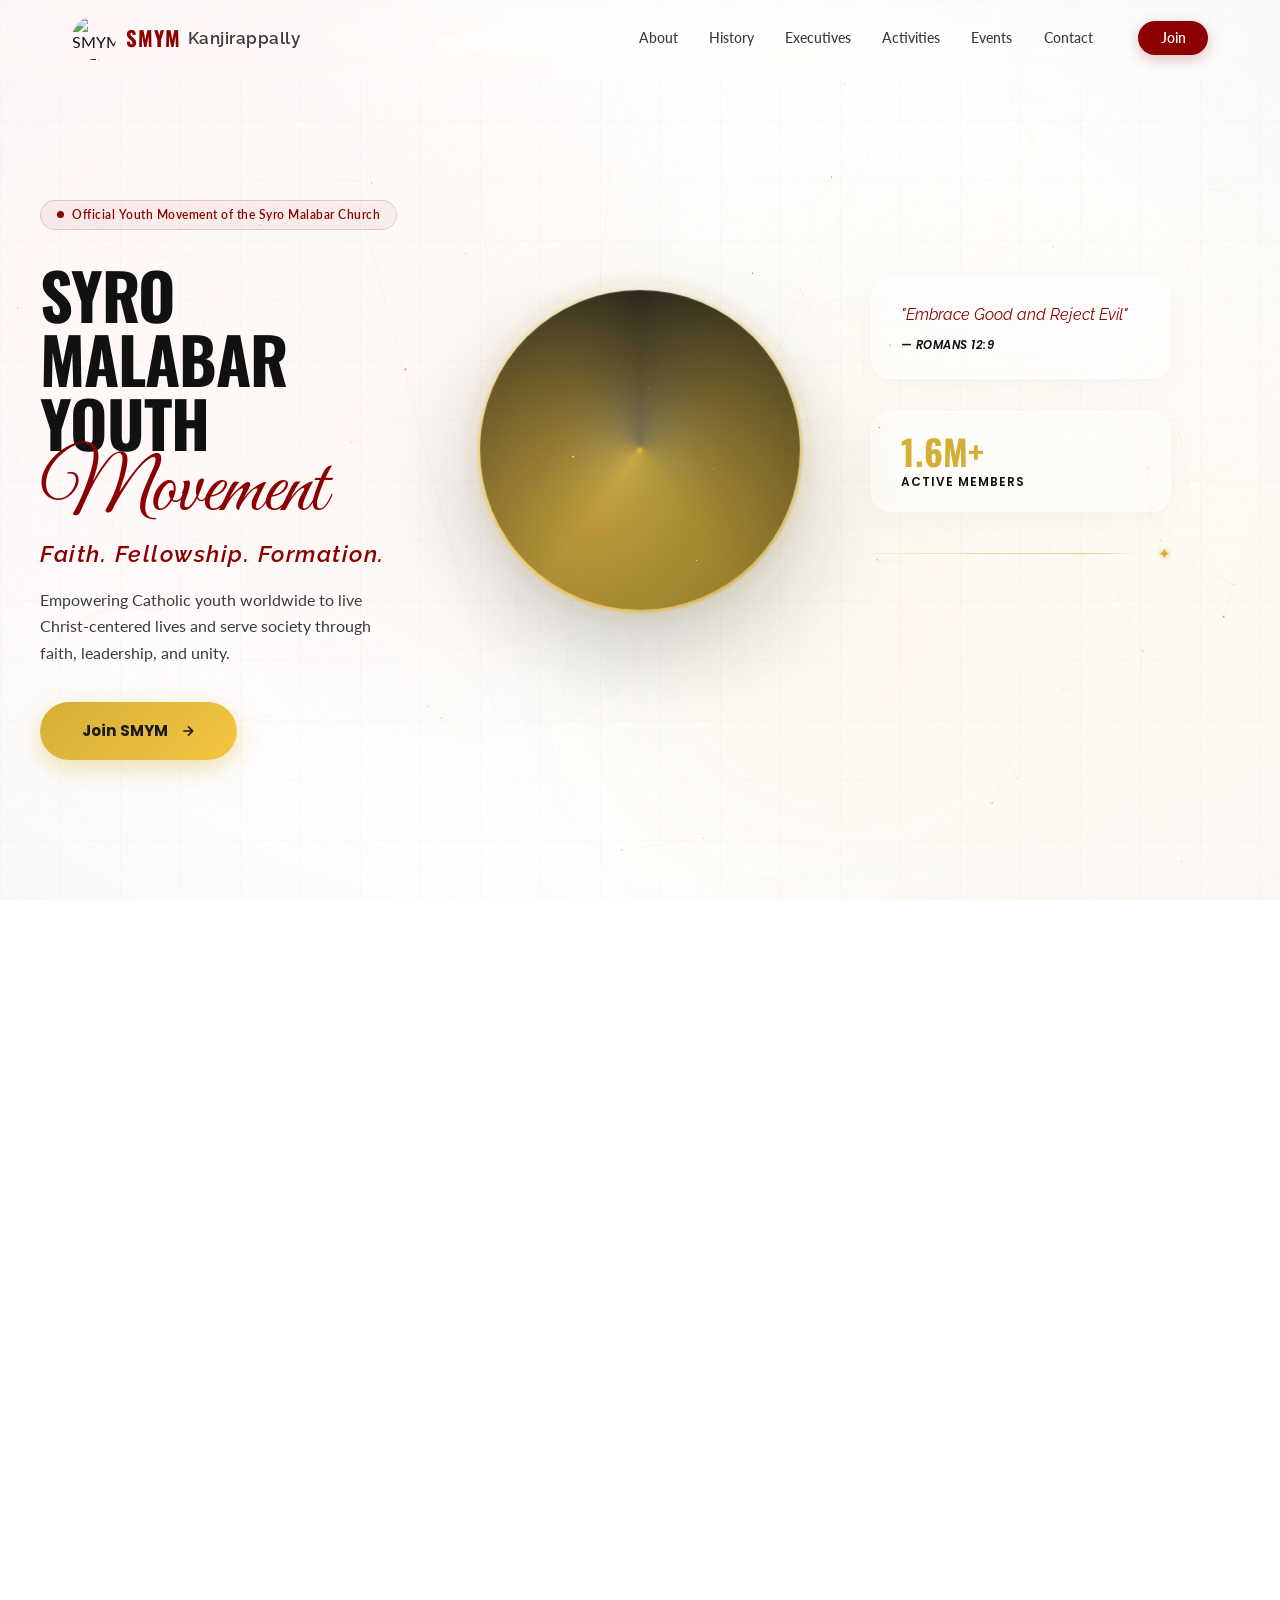
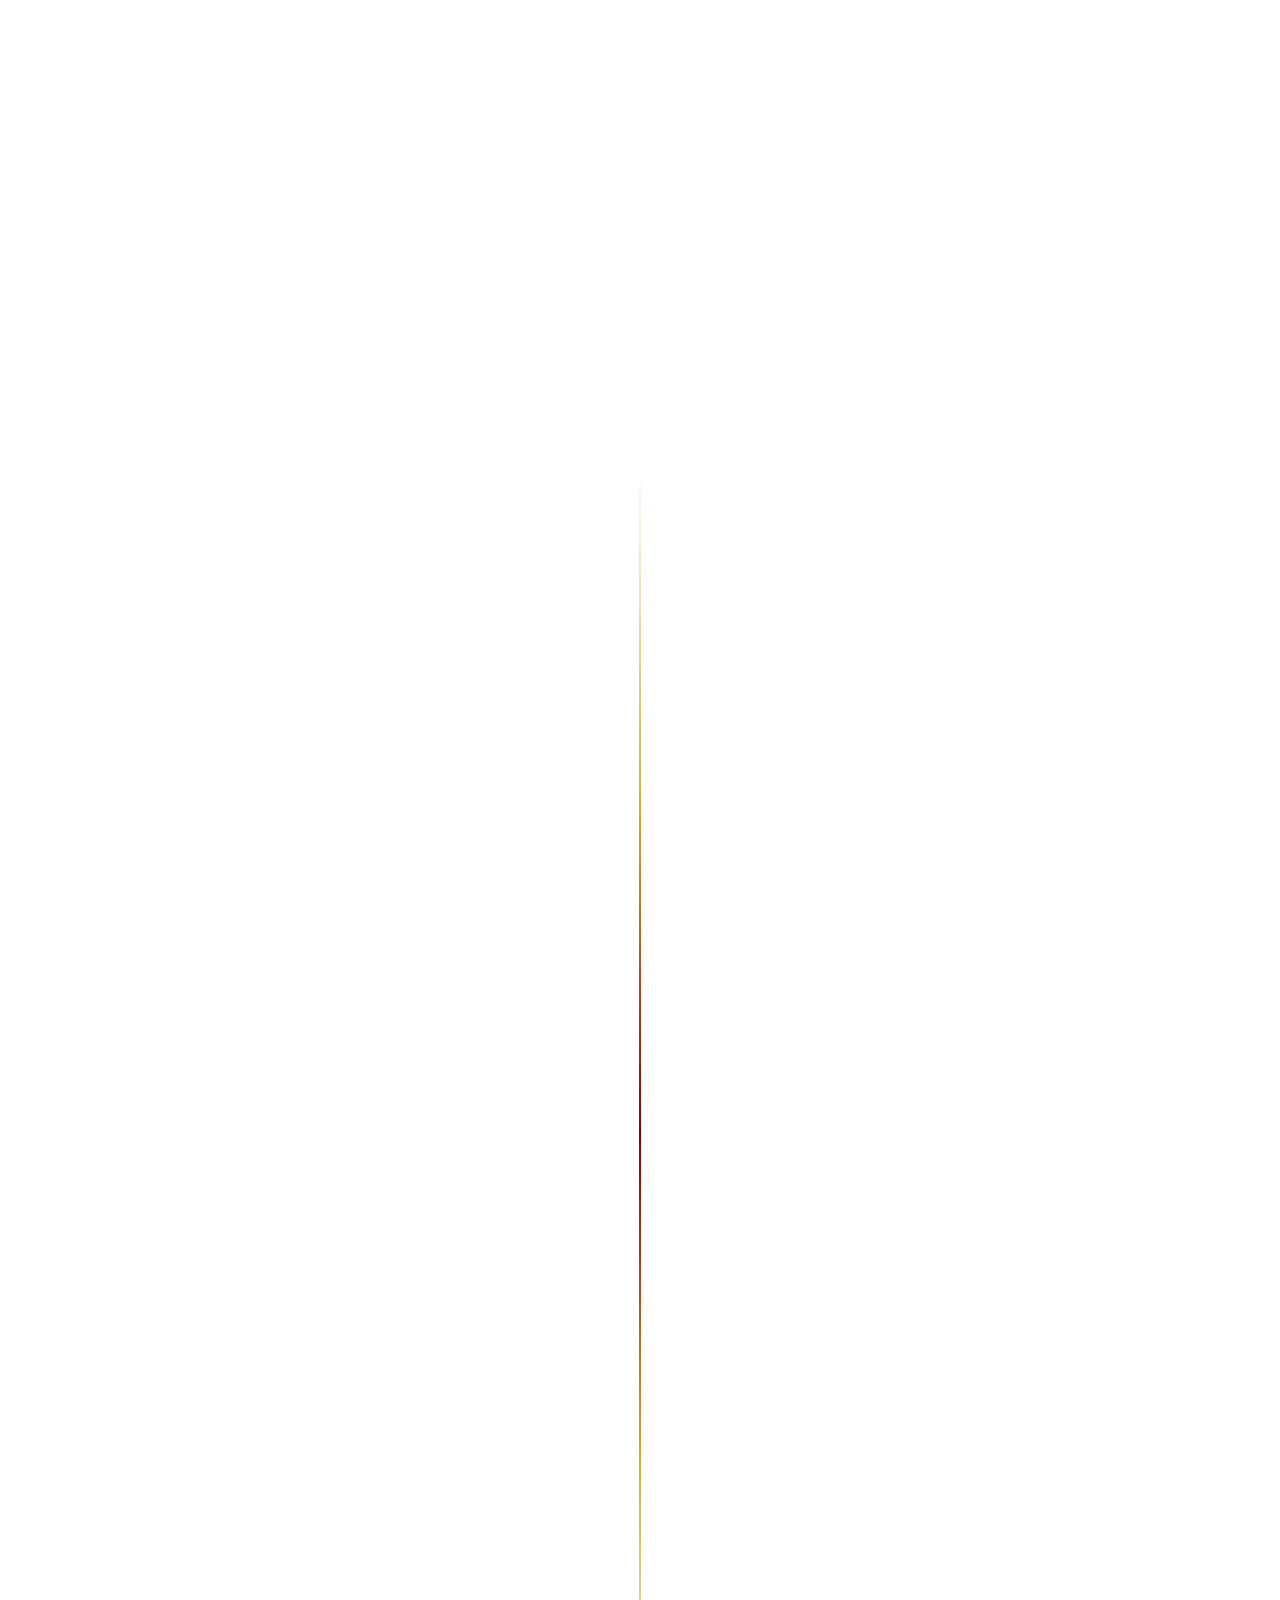
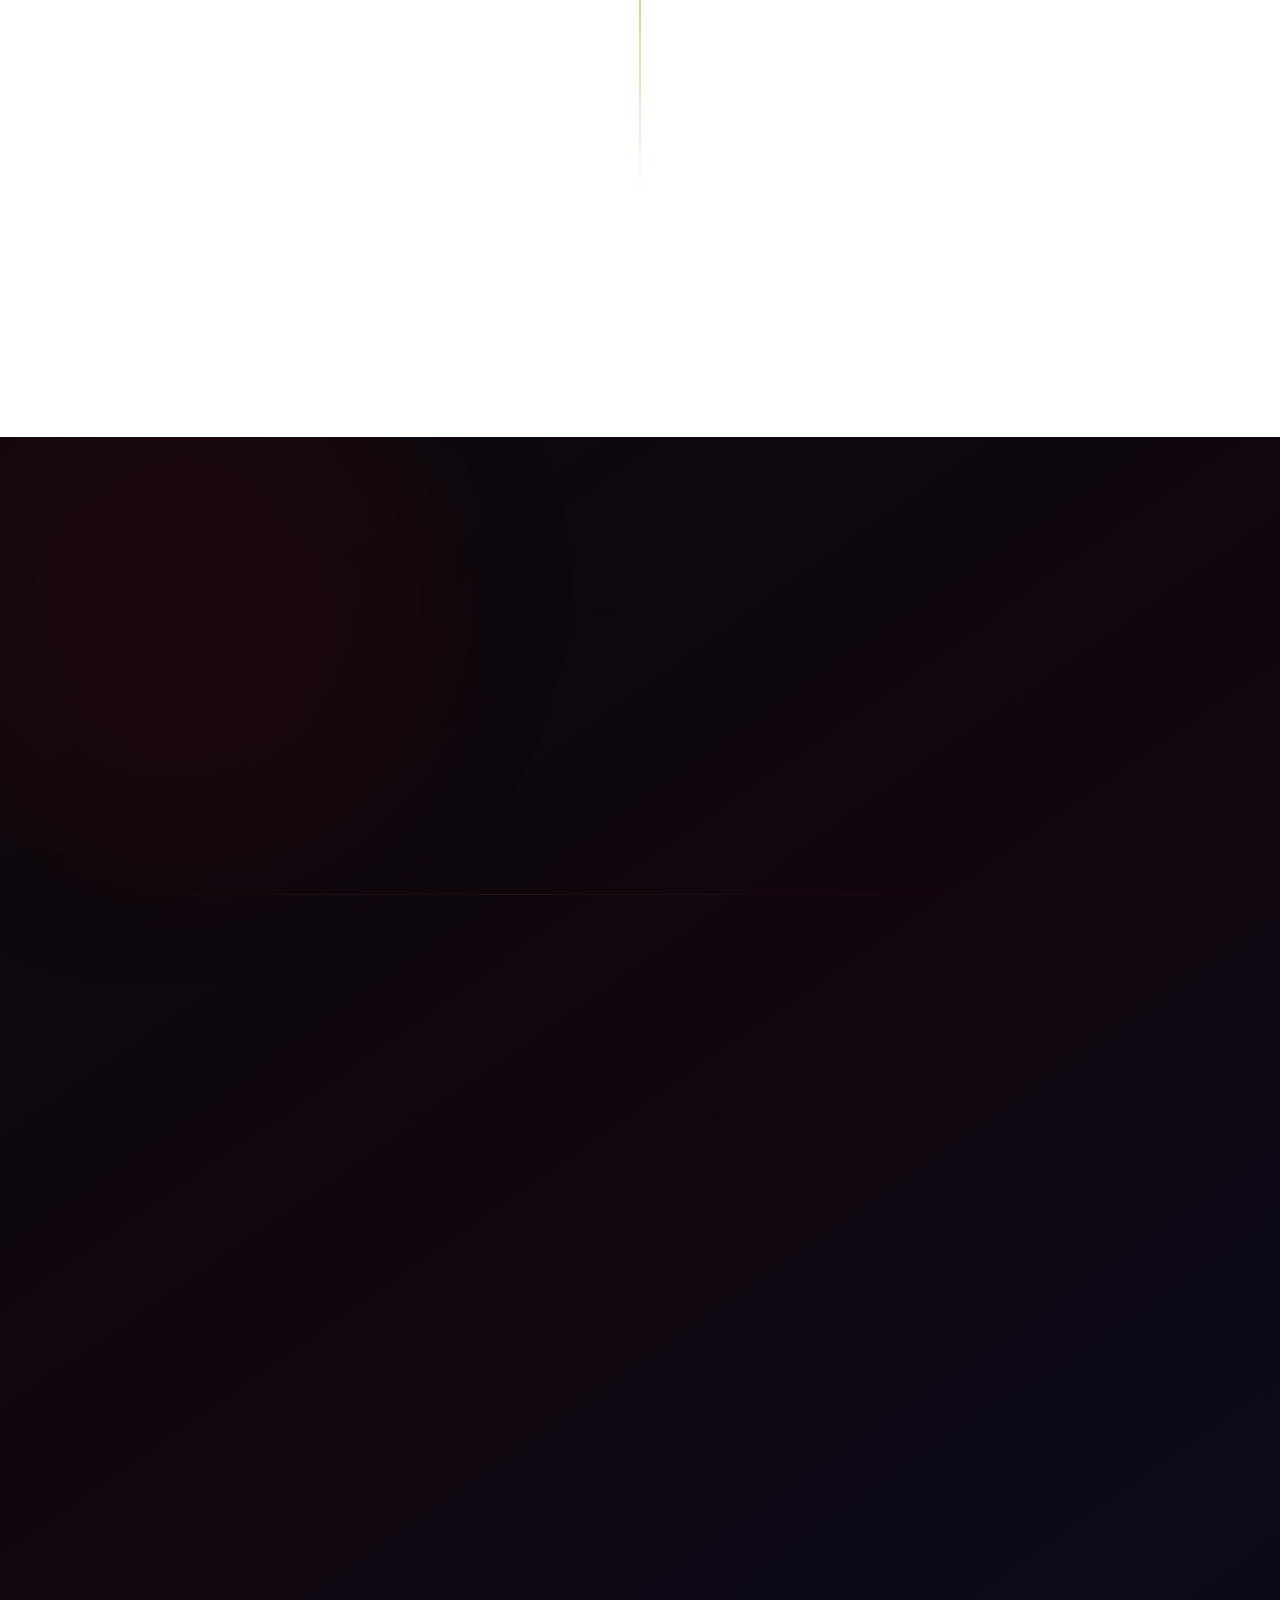
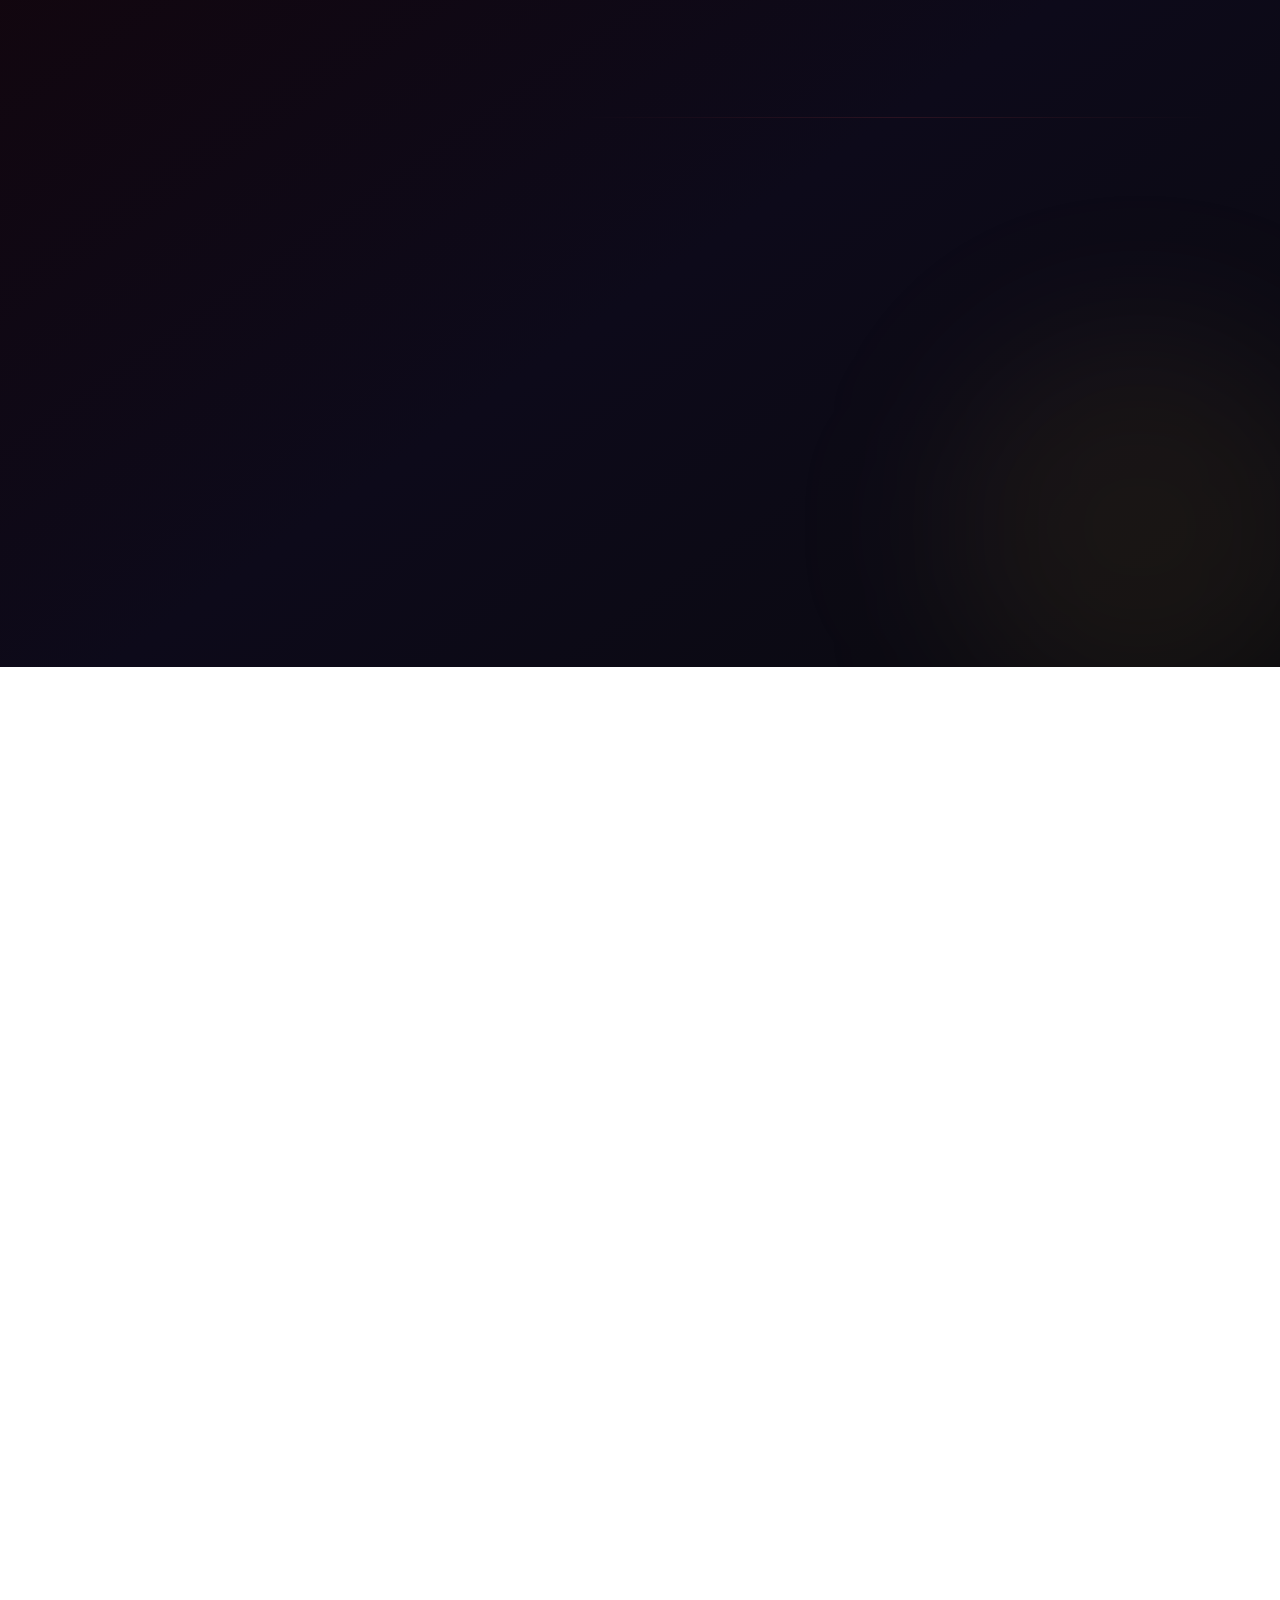
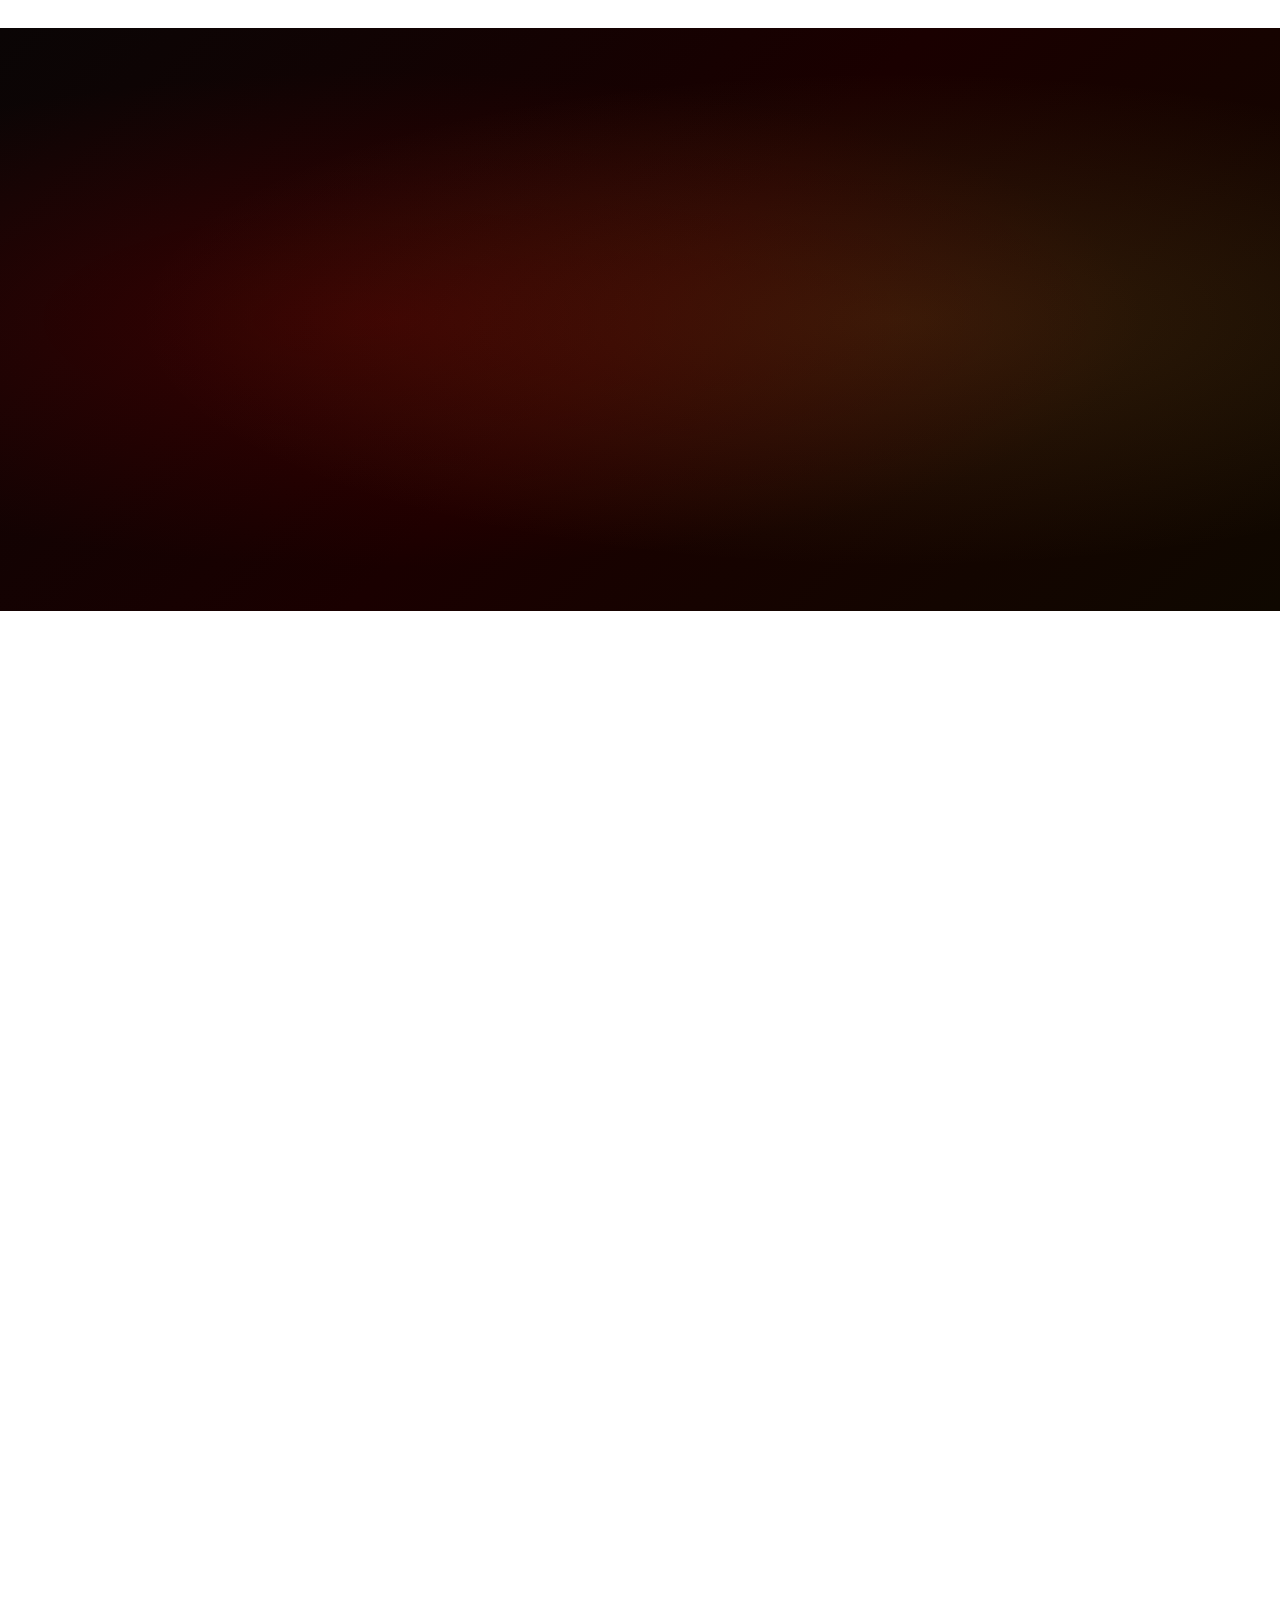
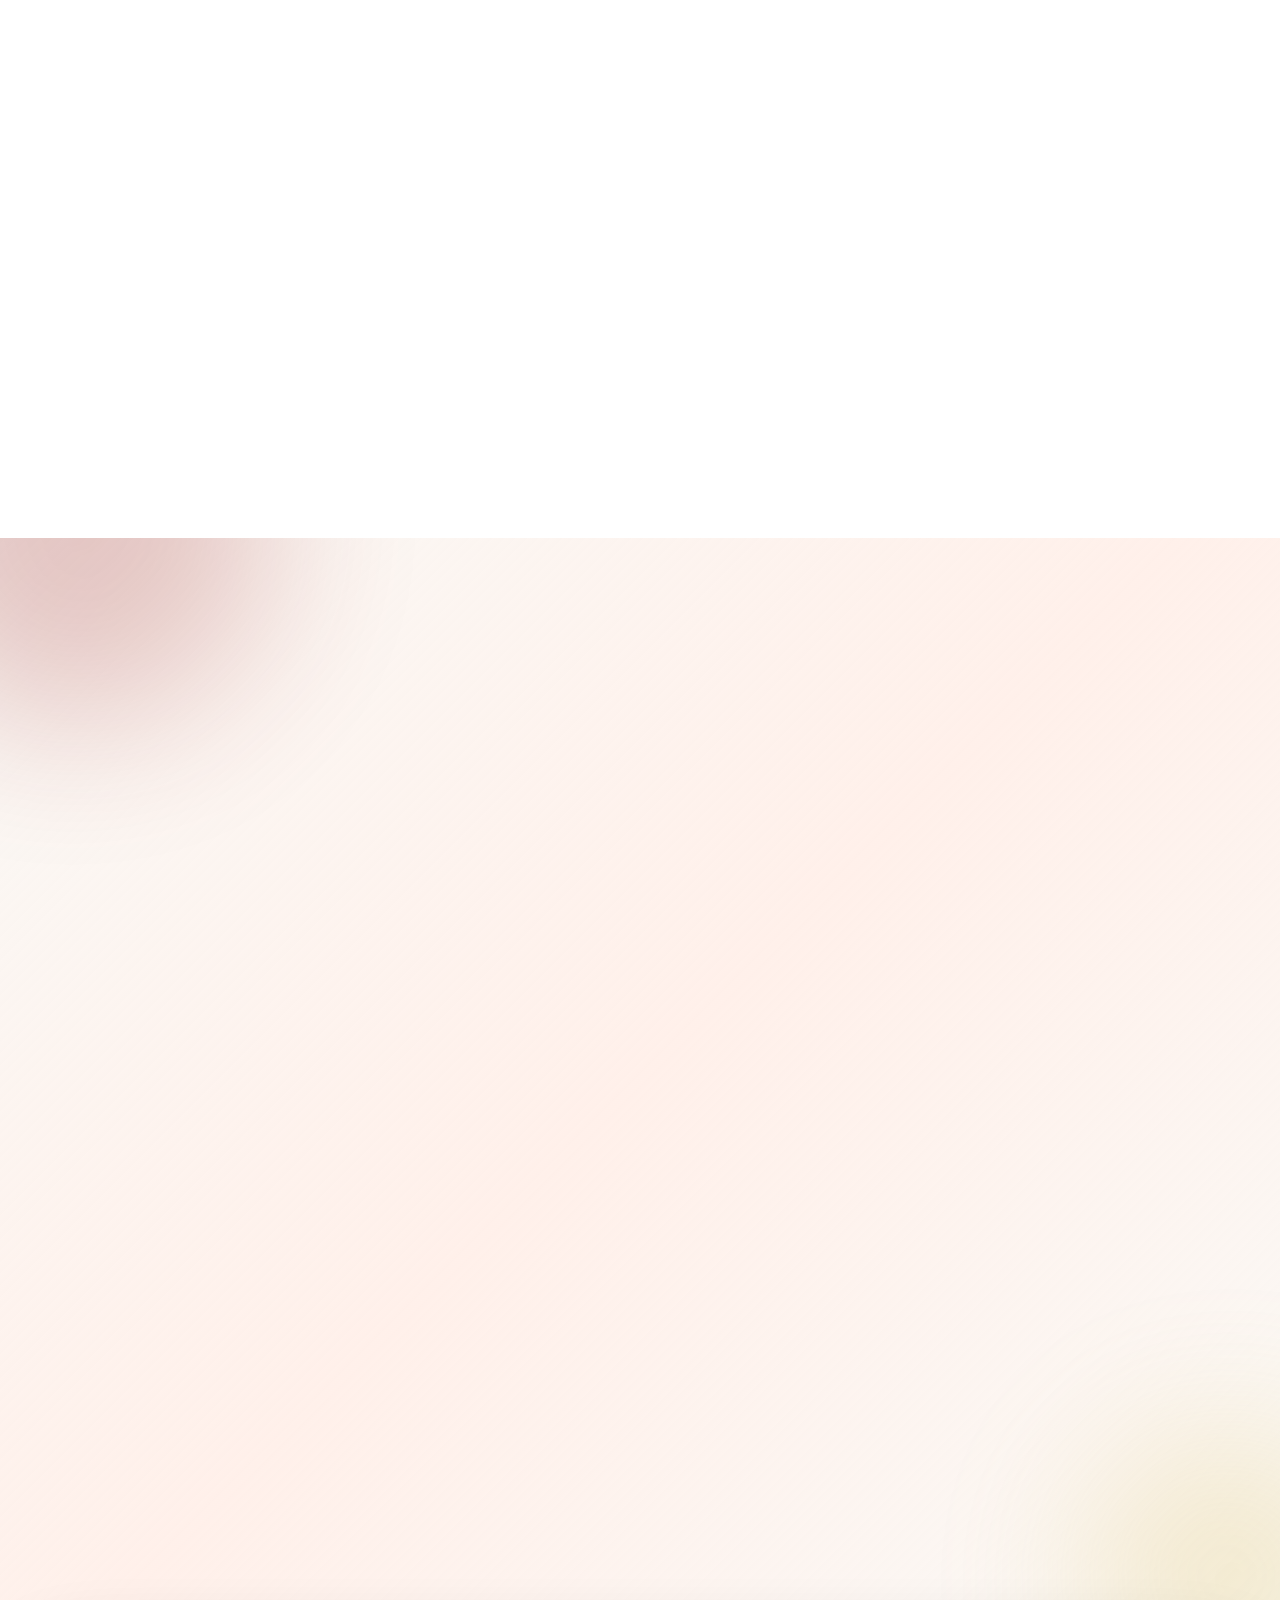
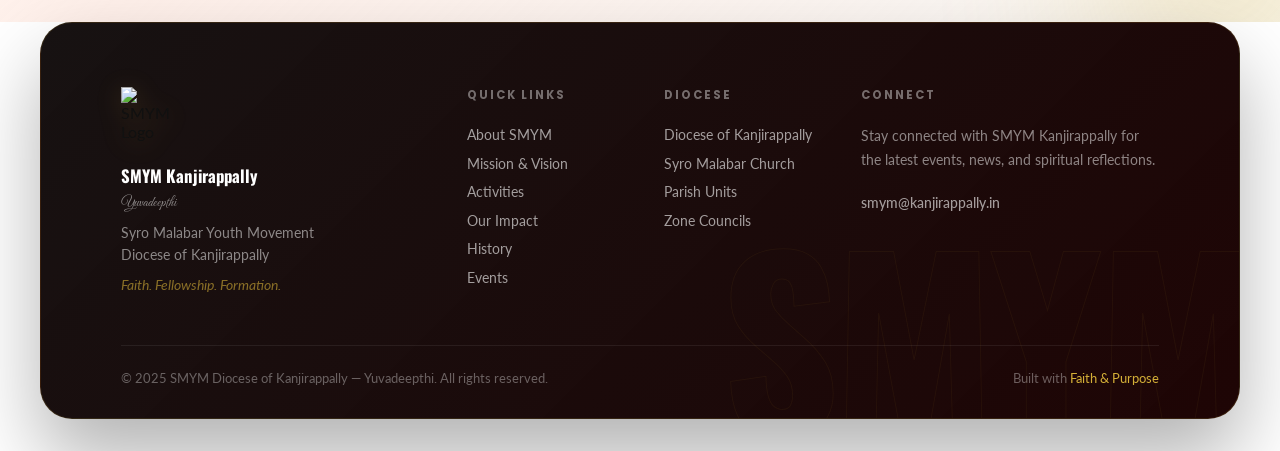
==== commit 432f8e5b: "Fix logo video casing and loop animation" ====
--- a/index.html
+++ b/index.html
@@ -126,7 +126,7 @@
         <div class="logo-ripple-wave ripple-1"></div>
         <div class="logo-ripple-wave ripple-2"></div>
 
-        <video id="hero-logo" class="hero-logo-vid" muted playsinline autoplay>
+        <video id="hero-logo" class="hero-logo-vid" muted playsinline autoplay loop>
             <source src="logo/logo.mp4" type="video/mp4">
         </video>
         <!-- Sparkle Particles -->
@@ -196,7 +196,7 @@
 <section class="section about-section" id="about">
     <div class="container">
         <div class="section-label reveal-fade">Who We Are</div>
-        <h2 class="section-title reveal-up">About <em>SMYM</em><br>KANJIRAPPALLY</h2>
+        <h2 class="section-title reveal-up">About <em>SMYM</em><span class="about-town">KANJIRAPPALLY</span></h2>
 
         <div class="about-grid">
             <div class="about-content reveal-up">
@@ -204,7 +204,7 @@
                     The Syro-Malabar Youth Movement (SMYM) in the Eparchy of Kanjirappally is the official youth wing of the Syro-Malabar Catholic Church.
                 </p>
                 <p class="about-body">
-                    Formed to drive the holistic and spiritual development of young Catholics, it operates under the patronage of the Catholic Diocese of Kanjirapally, which is currently led by Bishop Mar Jose Pulickal. The diocese's geographic spread spans across 148 parishes in the civil districts of Kottayam, Idukki, and Pathanamthitta in Kerala, India.
+                    Formed to drive the holistic and spiritual development of young Catholics, it operates under the patronage of the <strong>Catholic Diocese of Kanjirapally</strong>, currently led by <span class="highlight-crimson">Bishop Mar Jose Pulickal</span>. The diocese's geographic spread spans across <span class="highlight-gold">148 parishes</span> in the civil districts of Kottayam, Idukki, and Pathanamthitta in Kerala, India.
                 </p>
                 <div class="about-quote">
                     <span class="quote-mark">"</span>
--- a/css/style.css
+++ b/css/style.css
@@ -1358,6 +1358,36 @@
 /* ═══════════════════════════════════════════════════════
    ABOUT SECTION
    ═══════════════════════════════════════════════════════ */
+/* ═══════════════════════════════════════════════════════
+   ABOUT SECTION
+   ═══════════════════════════════════════════════════════ */
+.about-section .section-title {
+    font-size: clamp(2.2rem, 4.5vw, 3.6rem);
+    line-height: 1.15;
+    font-weight: 800;
+    color: #1a1a1a;
+}
+
+.about-section .section-title em {
+    color: var(--crimson);
+    font-style: normal;
+    background: linear-gradient(120deg, var(--crimson), #d0851d);
+    -webkit-background-clip: text;
+    -webkit-text-fill-color: transparent;
+    display: inline-block;
+}
+
+.about-town {
+    font-family: 'Oswald', sans-serif;
+    font-size: clamp(1.8rem, 3.5vw, 2.8rem);
+    font-weight: 900;
+    color: var(--gold);
+    letter-spacing: 3px;
+    margin-top: 0.35rem;
+    display: block;
+    text-shadow: 0 1px 2px rgba(0,0,0,0.05);
+}
+
 .about-grid {
     display: grid;
     grid-template-columns: 1fr 1fr;
@@ -1366,32 +1396,51 @@
 }
 
 .about-lead {
-    font-family: 'Raleway', sans-serif;
-    font-size: 1.5rem;
-    font-weight: 400;
-    line-height: 1.5;
-    color: var(--text-dark);
-    margin-bottom: 1.25rem;
+    font-family: 'Poppins', sans-serif;
+    font-size: clamp(1.2rem, 2vw, 1.45rem);
+    font-weight: 600;
+    line-height: 1.6;
+    color: #2b2b2b;
+    margin-bottom: 1.5rem;
+    border-left: 4px solid var(--crimson);
+    padding-left: 1.25rem;
 }
 
 .about-body {
-    font-size: 1rem;
-    line-height: 1.8;
-    color: var(--text-mid);
+    font-size: 1.05rem;
+    line-height: 1.85;
+    color: #555555;
     margin-bottom: 2rem;
+}
+
+.about-body strong {
+    color: #111111;
+    font-weight: 700;
+}
+
+.about-body .highlight-gold {
+    color: #b58d15;
+    font-weight: 700;
+}
+
+.about-body .highlight-crimson {
+    color: var(--crimson);
+    font-weight: 700;
 }
 
 .about-quote {
     position: relative;
-    padding: 1.5rem 1.5rem 1.5rem 2rem;
-    border-left: 3px solid var(--gold);
-    background: var(--gold-soft);
-    border-radius: 0 var(--r-lg) var(--r-lg) 0;
-    font-family: 'Roboto', sans-serif;
+    padding: 1.75rem 1.75rem 1.75rem 2.25rem;
+    border-left: 4px solid var(--gold);
+    background: linear-gradient(135deg, rgba(212,175,55,0.06), rgba(212,175,55,0.02));
+    border-radius: 8px;
+    font-family: 'Raleway', sans-serif;
     font-style: italic;
-    font-size: 1.05rem;
-    line-height: 1.6;
-    color: var(--text-mid);
+    font-size: 1.1rem;
+    line-height: 1.65;
+    color: #4a4a4a;
+    box-shadow: 0 10px 30px rgba(212,175,55,0.04);
+    border: 1px solid rgba(212, 175, 55, 0.12);
 }
 
 .quote-mark {
@@ -1418,22 +1467,49 @@
 .about-stats-grid {
     display: grid;
     grid-template-columns: 1fr 1fr;
-    gap: 1rem;
+    gap: 1.25rem;
 }
 
 .stat-card {
-    padding: 2rem 1.5rem;
+    padding: 2.5rem 1.5rem;
     text-align: center;
     display: flex;
     flex-direction: column;
-    gap: 0.4rem;
-    transition: transform 0.4s var(--ease), box-shadow 0.4s ease;
+    gap: 0.5rem;
+    border-radius: 16px;
+    background: rgba(255, 255, 255, 0.6);
+    border: 1px solid rgba(212, 175, 55, 0.12);
+    box-shadow: 0 10px 30px rgba(0, 0, 0, 0.02);
+    transition: all 0.4s cubic-bezier(0.16, 1, 0.3, 1);
     cursor: default;
+    position: relative;
+    overflow: hidden;
+}
+
+.stat-card::before {
+    content: '';
+    position: absolute;
+    top: 0;
+    left: 0;
+    width: 4px;
+    height: 100%;
+    background: var(--gold);
+    opacity: 0.7;
+}
+
+.stat-card:nth-child(even)::before {
+    background: var(--crimson);
 }
 
 .stat-card:hover {
-    transform: translateY(-6px) scale(1.02);
-    box-shadow: 0 20px 50px rgba(0, 0, 0, 0.1);
+    transform: translateY(-8px) scale(1.03);
+    box-shadow: 0 20px 45px rgba(212, 175, 55, 0.12);
+    border-color: rgba(212, 175, 55, 0.35);
+}
+
+.stat-card:nth-child(even):hover {
+    box-shadow: 0 20px 45px rgba(139, 0, 0, 0.10);
+    border-color: rgba(139, 0, 0, 0.25);
 }
 
 .stat-num {
@@ -1443,12 +1519,26 @@
     line-height: 1;
 }
 
+.stat-num.crimson {
+    color: var(--crimson);
+    background: linear-gradient(135deg, var(--crimson), #e11d48);
+    -webkit-background-clip: text;
+    -webkit-text-fill-color: transparent;
+}
+
+.stat-num.gold {
+    color: var(--gold);
+    background: linear-gradient(135deg, var(--gold), #ca8a04);
+    -webkit-background-clip: text;
+    -webkit-text-fill-color: transparent;
+}
+
 .stat-label {
-    font-size: 0.8rem;
-    font-weight: 500;
-    color: var(--text-muted);
+    font-size: 0.85rem;
+    font-weight: 600;
+    color: #666666;
     text-transform: uppercase;
-    letter-spacing: 1px;
+    letter-spacing: 1.5px;
 }
 
 /* ═══════════════════════════════════════════════════════
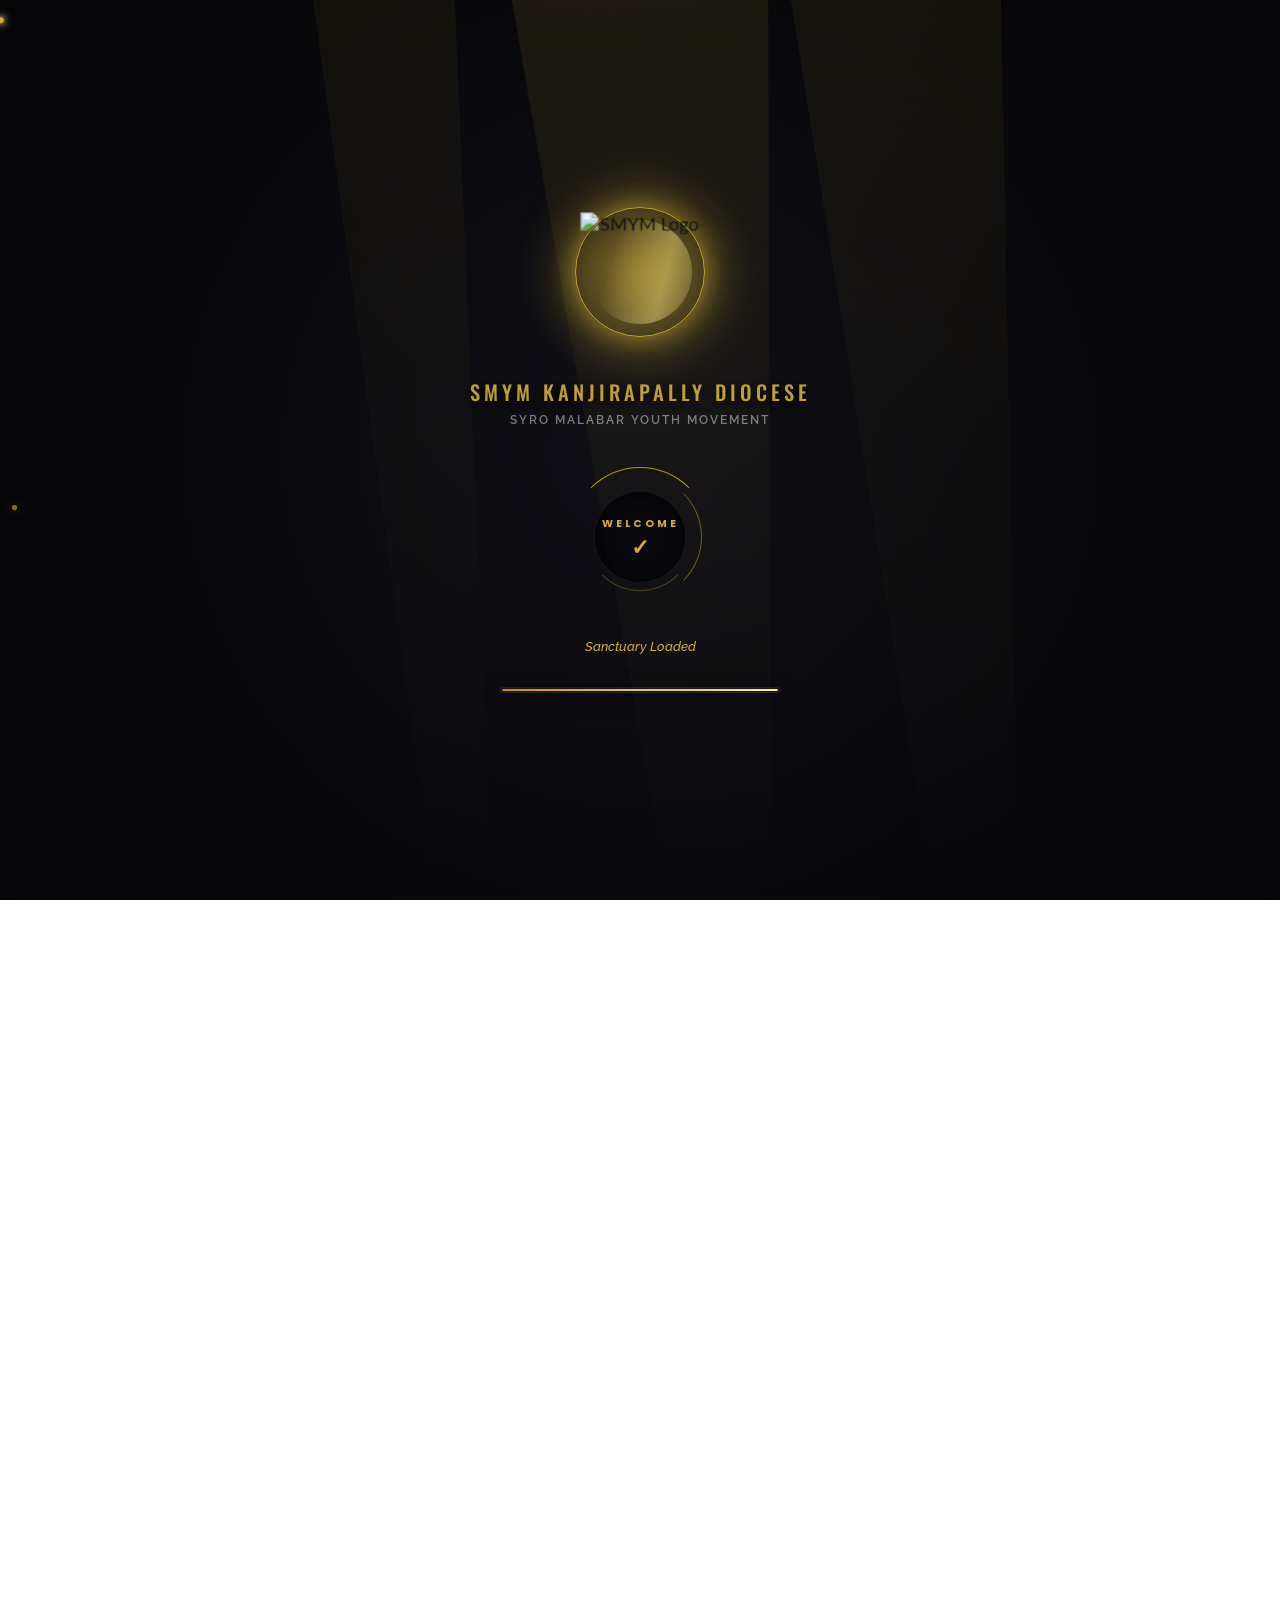
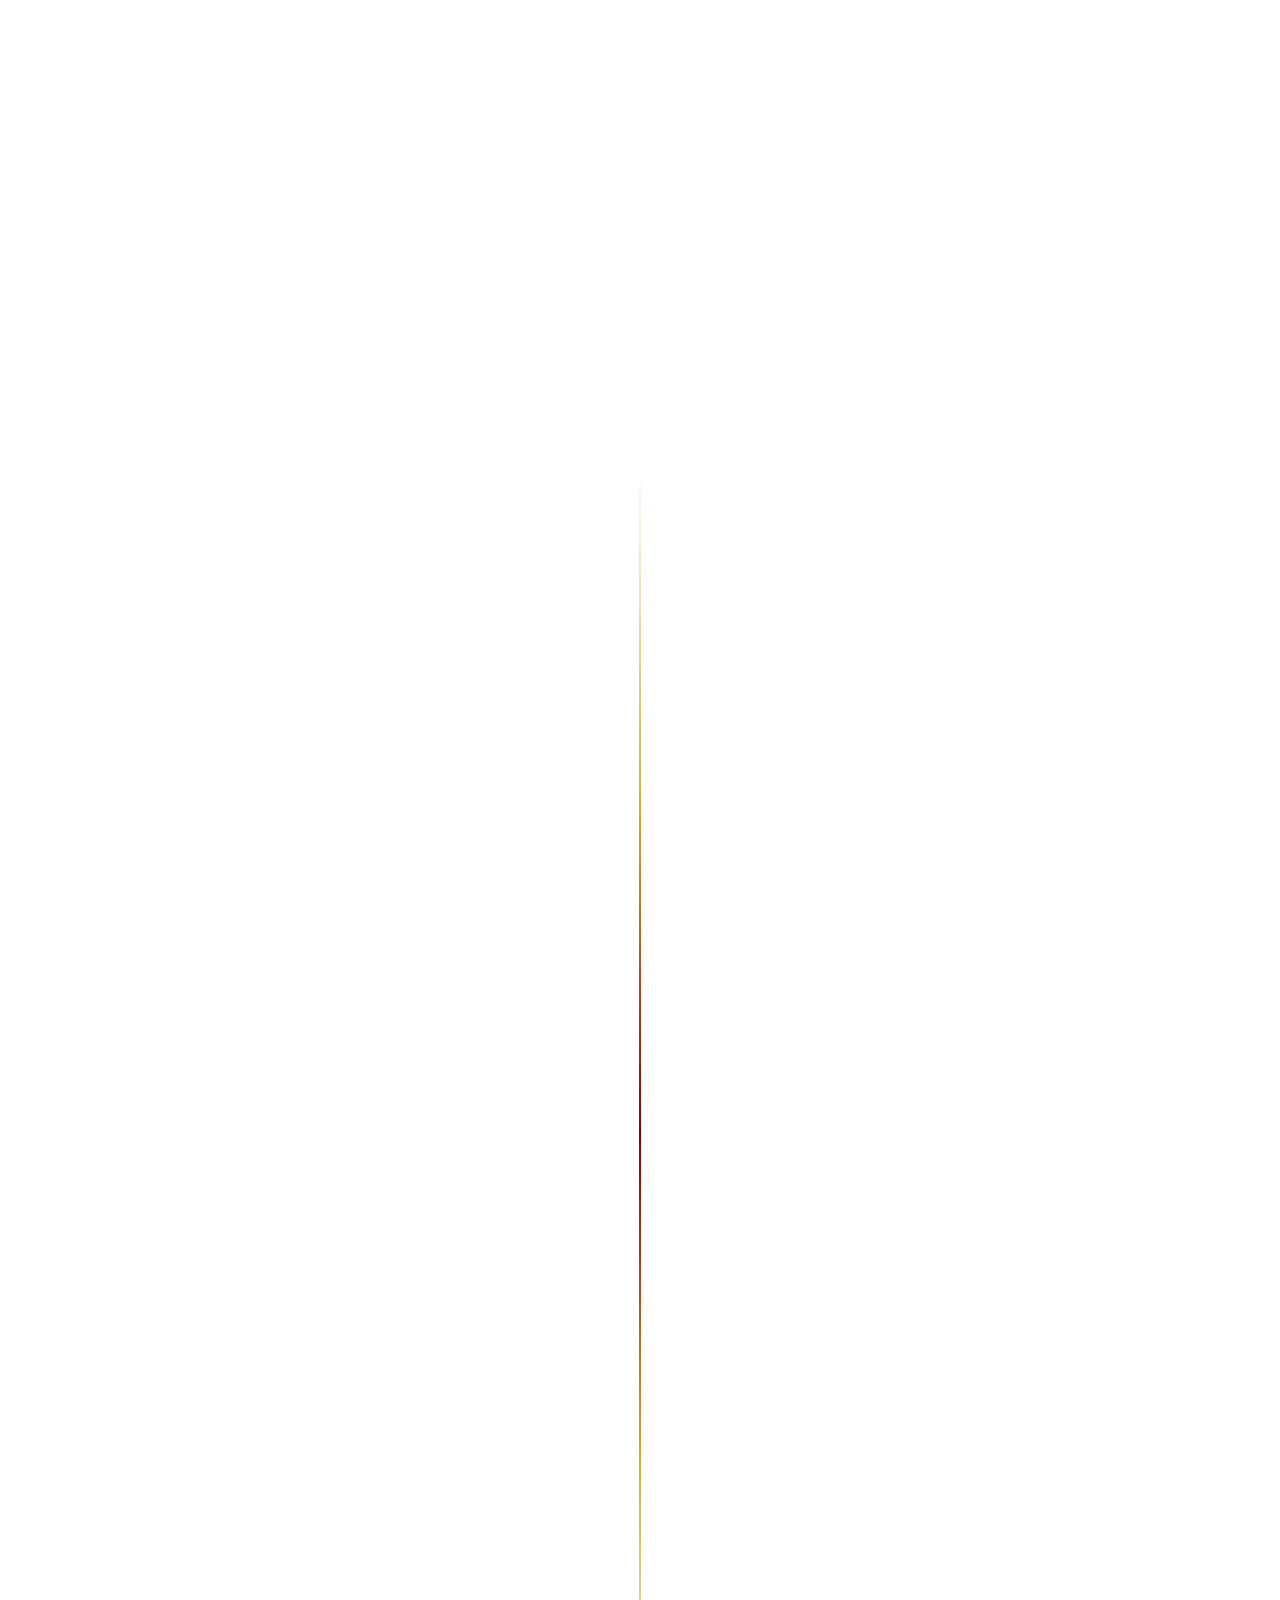
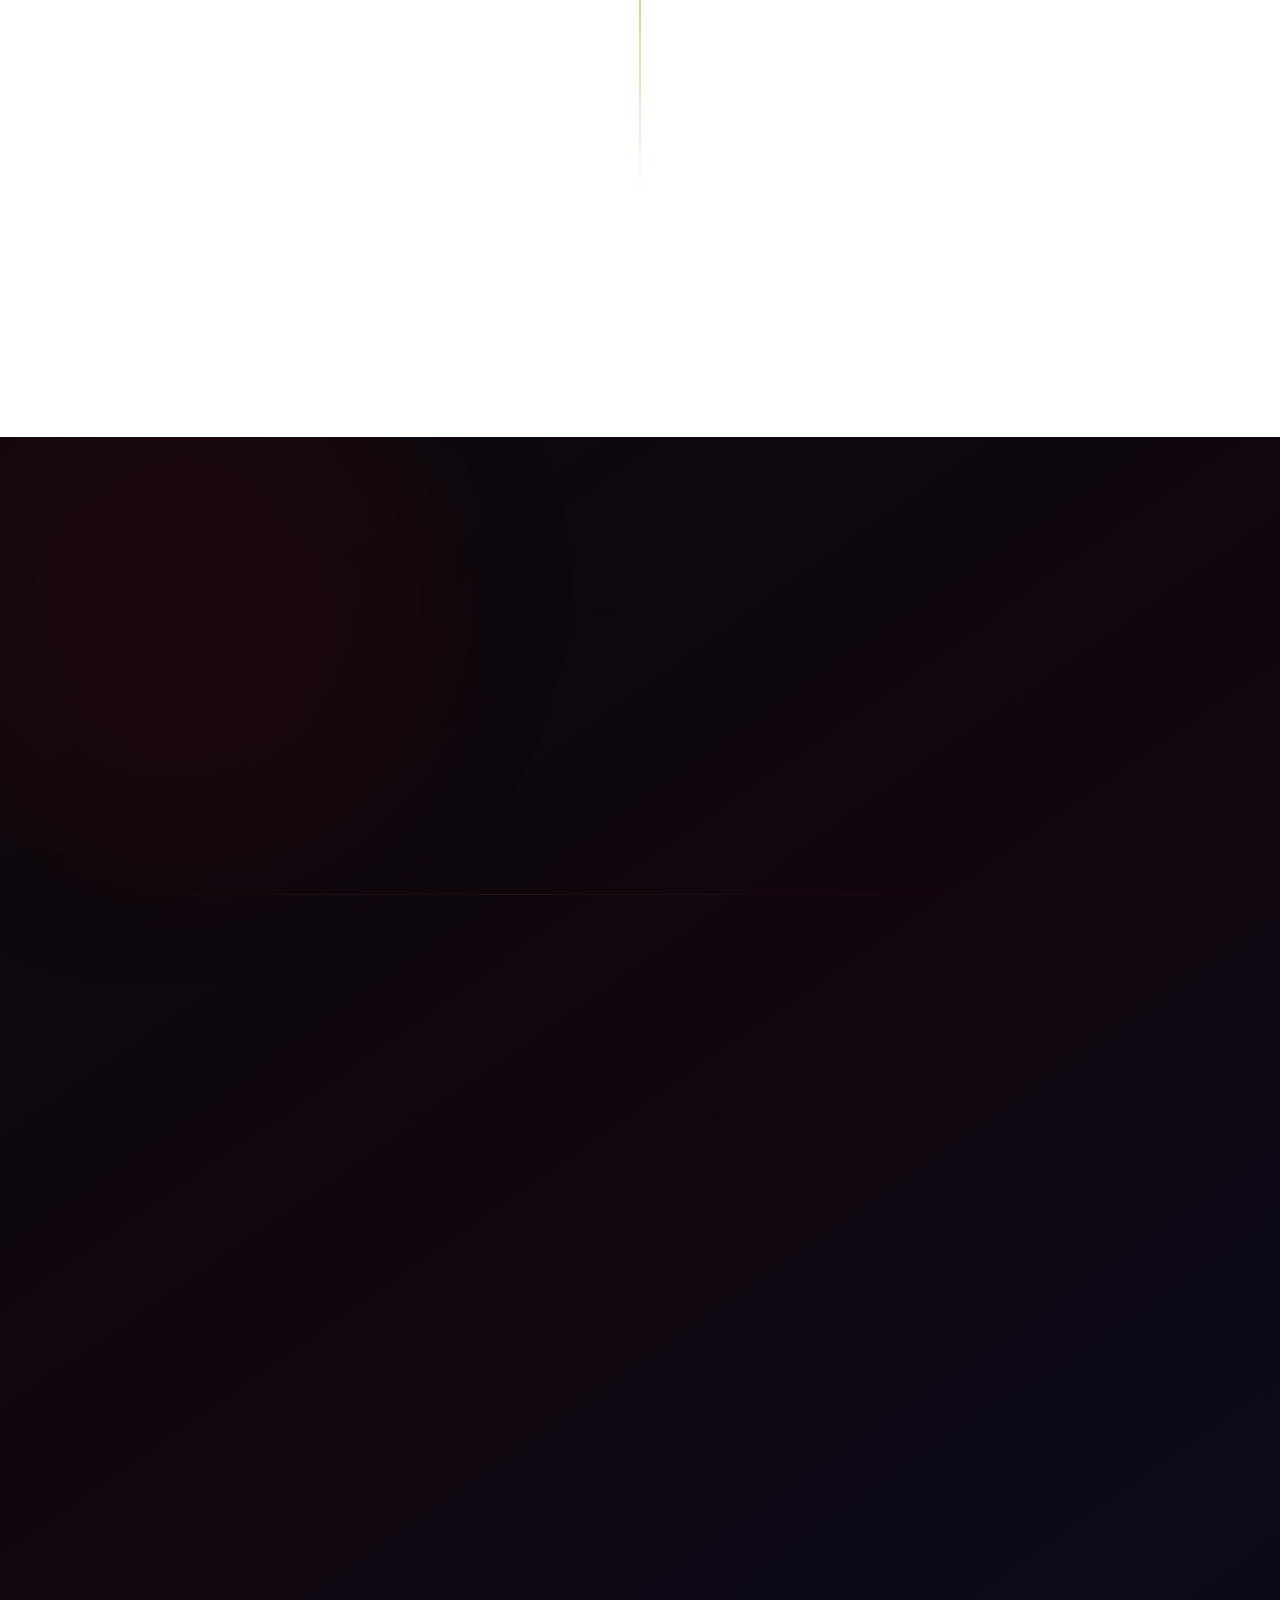
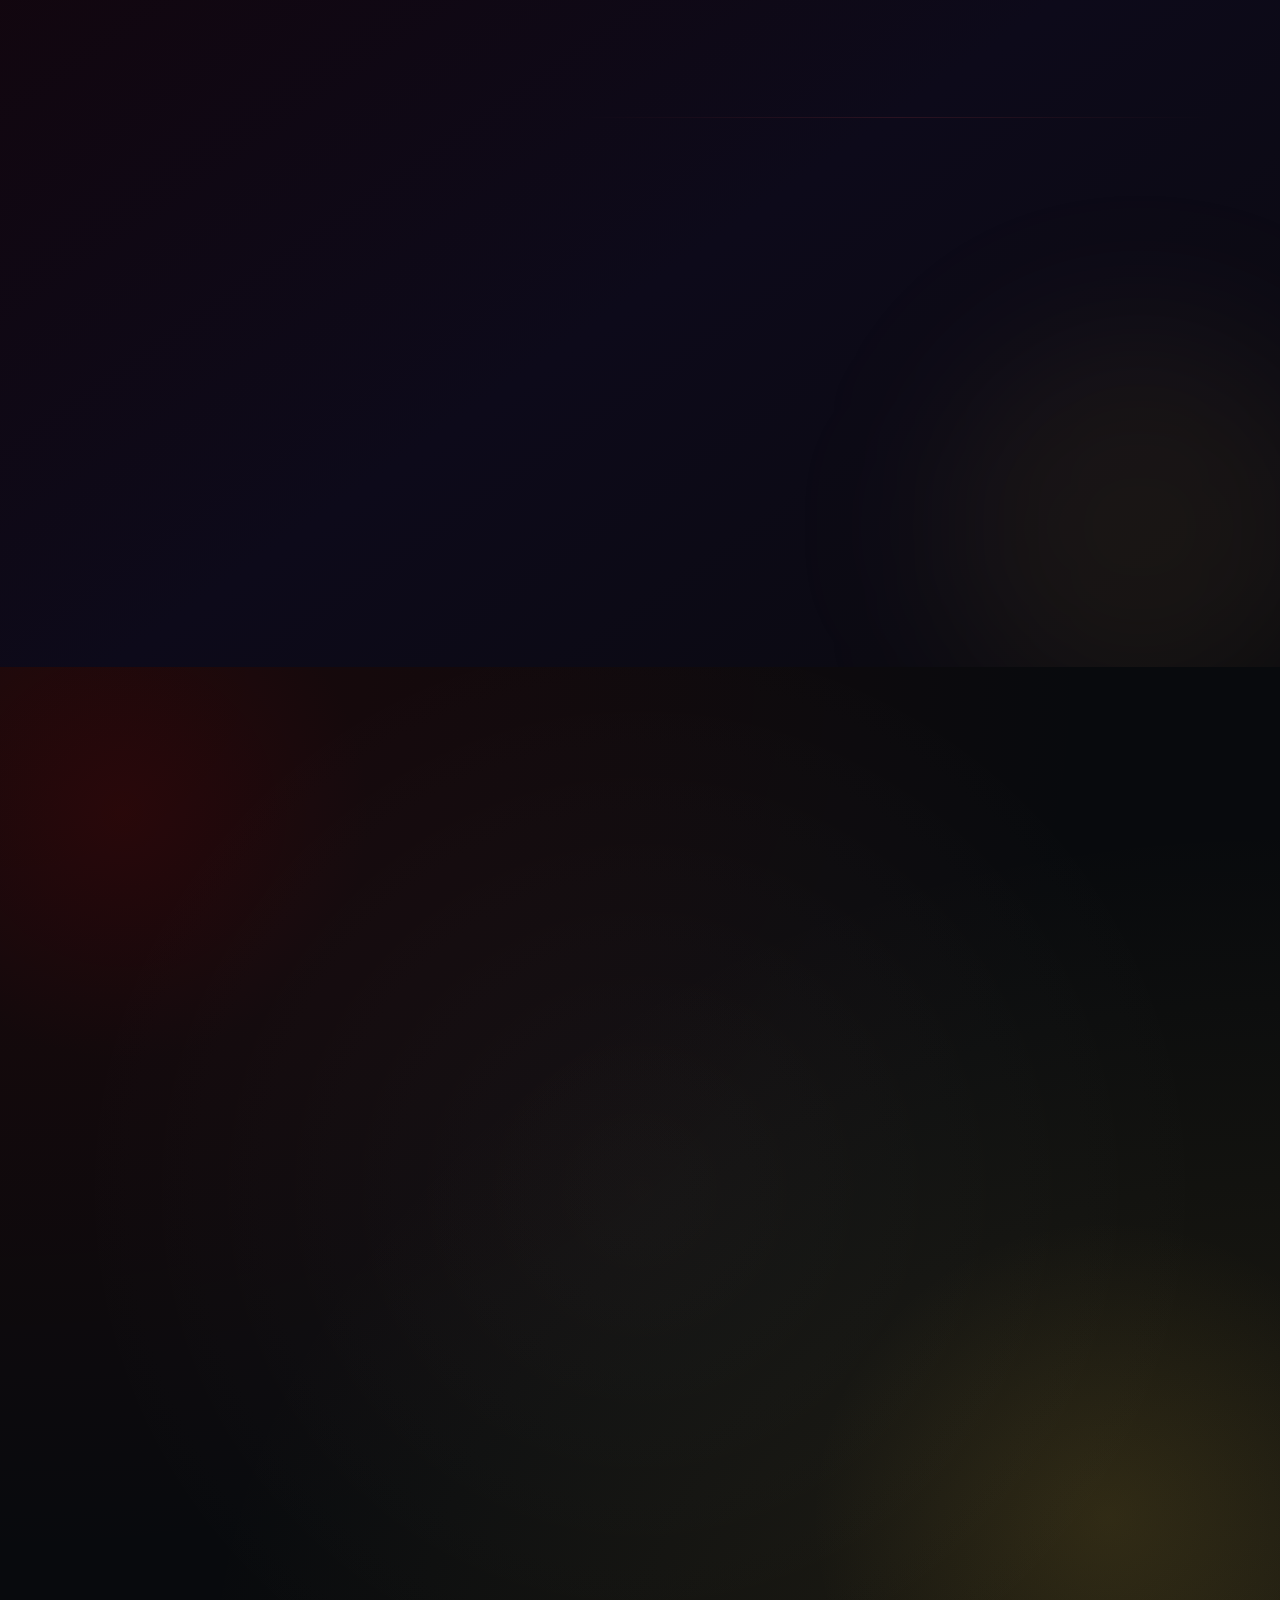
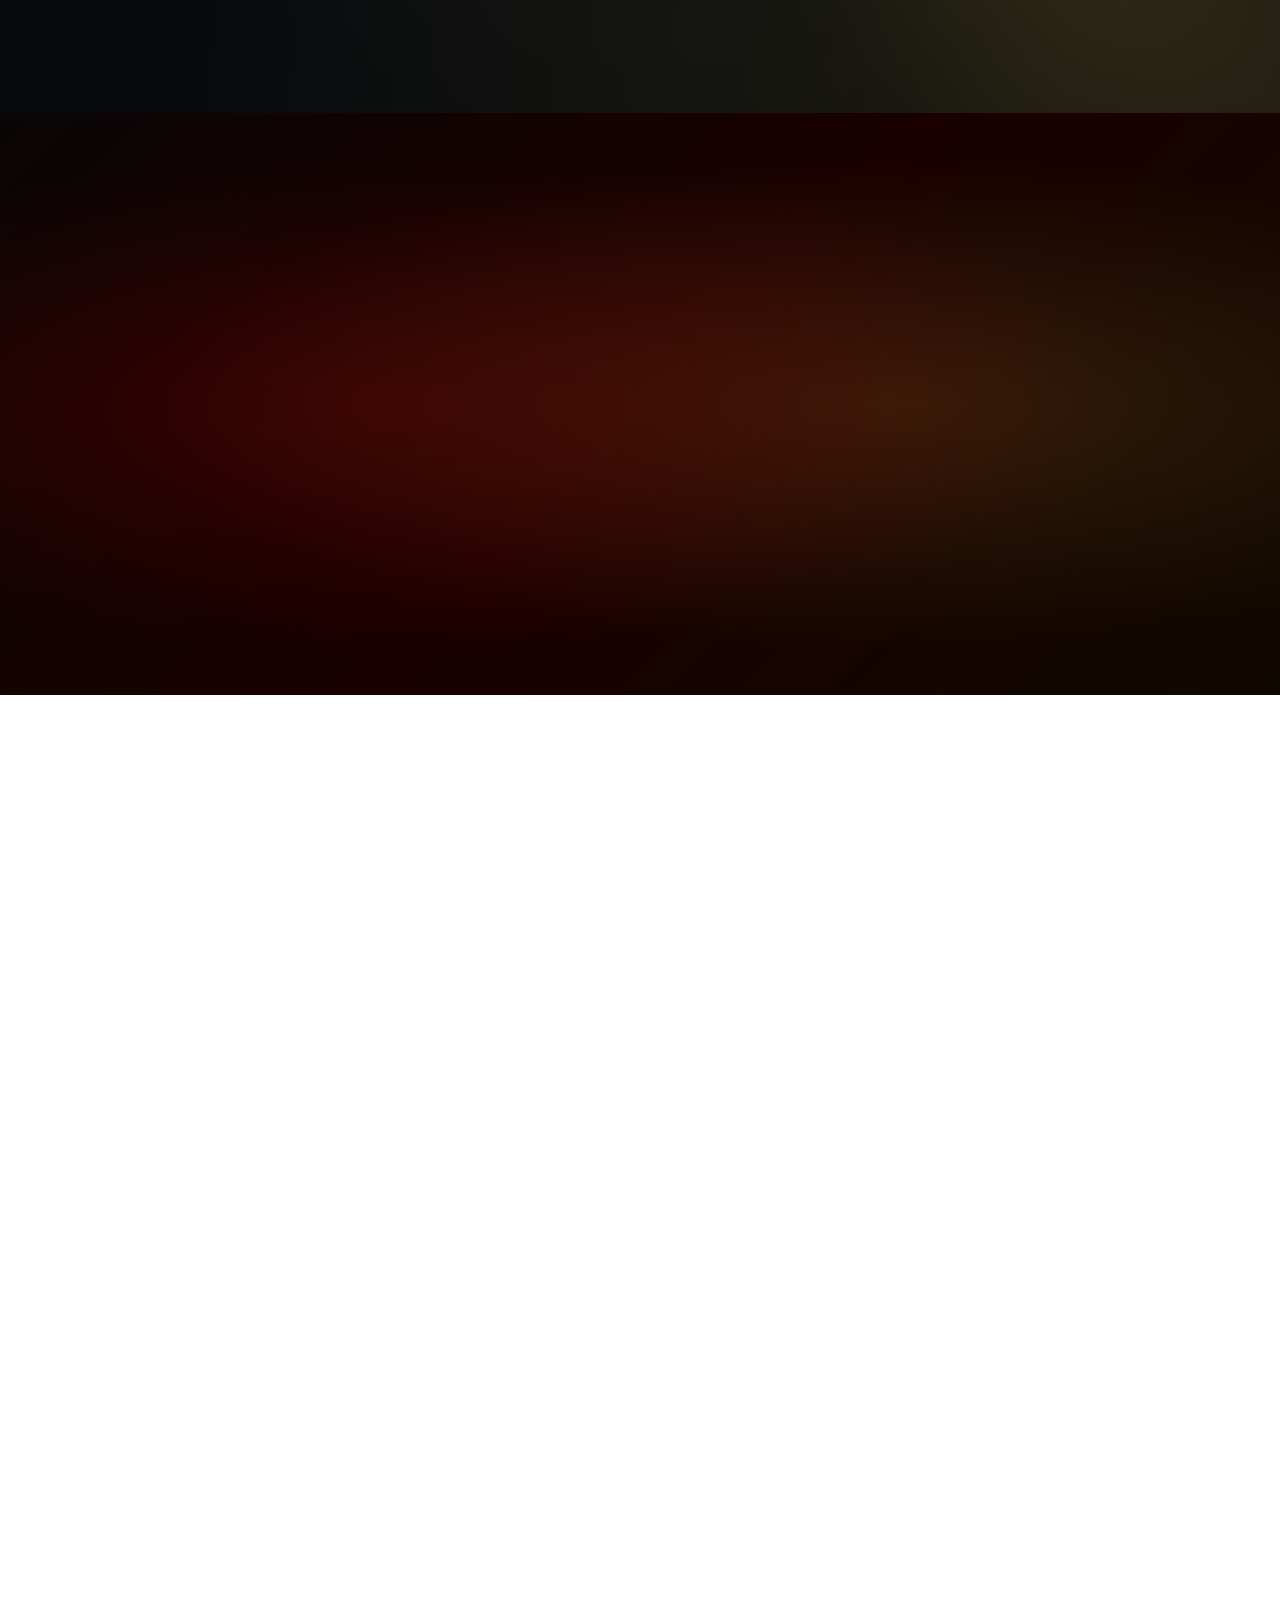
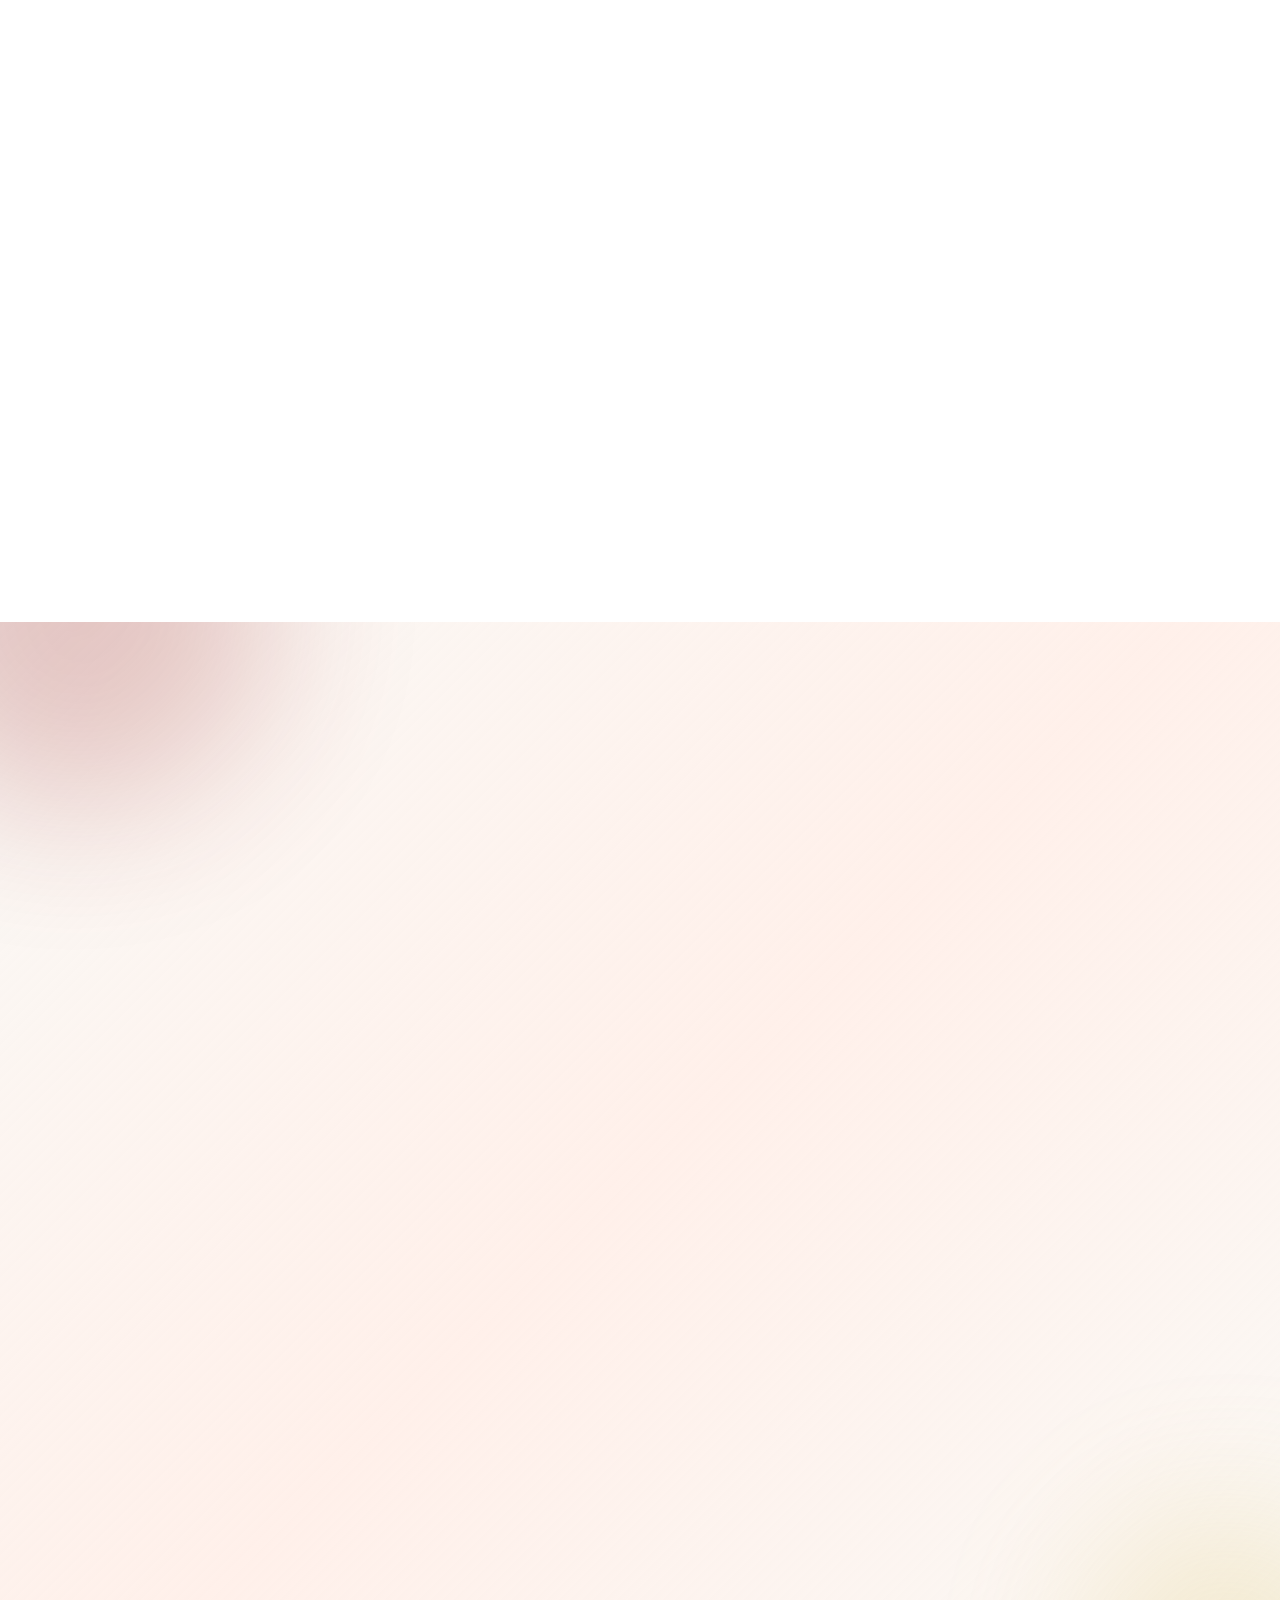
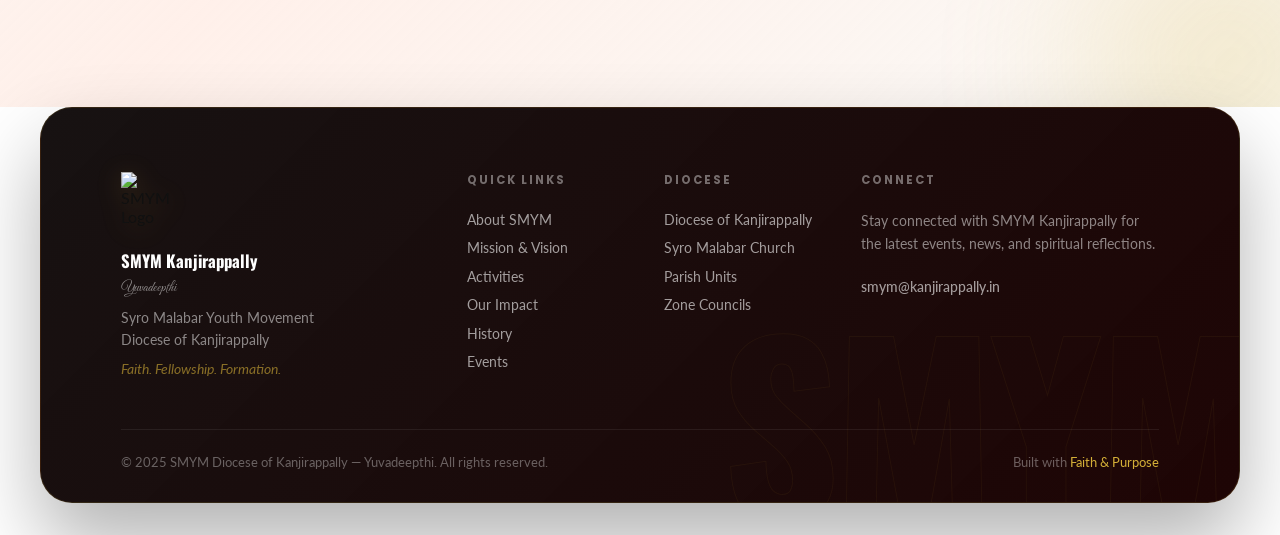
==== commit 3d0edca9: "Fix logo video casing and loop animation, add cinematic preloader, customize activities cards dark t" ====
--- a/index.html
+++ b/index.html
@@ -9,6 +9,9 @@
     <!-- Tab Favicon -->
     <link rel="icon" type="image/png" href="logo/logo.png">
 
+    <!-- Preload Video for High-Performance instant rendering -->
+    <link rel="preload" href="logo/logo.mp4" as="video" type="video/mp4">
+
     <!-- Fonts -->
     <link rel="preconnect" href="https://fonts.googleapis.com">
     <link rel="preconnect" href="https://fonts.gstatic.com" crossorigin>
@@ -19,6 +22,50 @@
     <link rel="stylesheet" href="css/style.css">
 </head>
 <body>
+
+<!-- ══════════════════════════════════════════
+  CINEMATIC LOADER
+══════════════════════════════════════════ -->
+<div id="cinema-loader" class="cinema-loader">
+    <canvas id="loader-canvas"></canvas>
+    <div class="loader-content">
+        <!-- Logo Container with glows, sweeps, and outlines -->
+        <div class="loader-logo-container">
+            <div class="loader-logo-outline"></div>
+            <div class="loader-logo-glow"></div>
+            <img src="logo/logo.png" alt="SMYM Logo" class="loader-logo-img">
+            <div class="loader-logo-sweep"></div>
+        </div>
+        
+        <!-- Branding Text -->
+        <div class="loader-branding">
+            <h1 class="loader-brand-title">SMYM KANJIRAPALLY DIOCESE</h1>
+            <p class="loader-brand-sub">Syro Malabar Youth Movement</p>
+        </div>
+        
+        <!-- Celestial Circular Arc Loader -->
+        <div class="celestial-loader">
+            <div class="arc arc-1"></div>
+            <div class="arc arc-2"></div>
+            <div class="arc arc-3"></div>
+            <div class="celestial-center">
+                <span class="celestial-text">Loading<span class="dots">...</span></span>
+                <span class="celestial-percent" id="loader-percent">0%</span>
+            </div>
+        </div>
+        
+        <!-- Dynamic Loading Message -->
+        <div class="loader-message" id="loader-message">Preparing Experience...</div>
+        
+        <!-- Premium Progress Bar -->
+        <div class="loader-progress-container">
+            <div class="loader-progress-bar">
+                <div class="loader-progress-fill" id="loader-progress-fill"></div>
+                <div class="loader-progress-shimmer"></div>
+            </div>
+        </div>
+    </div>
+</div>
 
 <!-- ══════════════════════════════════════════
   CUSTOM CURSOR
@@ -126,7 +173,7 @@
         <div class="logo-ripple-wave ripple-1"></div>
         <div class="logo-ripple-wave ripple-2"></div>
 
-        <video id="hero-logo" class="hero-logo-vid" muted playsinline autoplay loop>
+        <video id="hero-logo" class="hero-logo-vid" muted playsinline autoplay loop preload="auto">
             <source src="logo/logo.mp4" type="video/mp4">
         </video>
         <!-- Sparkle Particles -->
@@ -542,42 +589,58 @@
 
         <div class="activities-grid">
             <div class="act-card glass reveal-fade" data-tilt style="--i:0">
-                <div class="act-icon">🎓</div>
+                <div class="act-icon">
+                    <svg viewBox="0 0 24 24" fill="none" stroke="currentColor" stroke-width="1.8" stroke-linecap="round" stroke-linejoin="round"><path d="M22 10v6M2 10l10-5 10 5-10 5z"/><path d="M6 12v5c0 2 2 3 6 3s6-1 6-3v-5"/></svg>
+                </div>
                 <h3>Campus Ministry</h3>
                 <p>Faith-based outreach, Bible study, and Catholic identity formation on college campuses.</p>
             </div>
             <div class="act-card glass reveal-fade" data-tilt style="--i:1">
-                <div class="act-icon">🚫</div>
+                <div class="act-icon">
+                    <svg viewBox="0 0 24 24" fill="none" stroke="currentColor" stroke-width="1.8" stroke-linecap="round" stroke-linejoin="round"><path d="M12 22s8-4 8-10V5l-8-3-8 3v7c0 6 8 10 8 10z"/></svg>
+                </div>
                 <h3>Anti-Abuse Workshops</h3>
                 <p>Runs institutional anti-substance abuse workshops on local campuses to empower youth.</p>
             </div>
             <div class="act-card glass reveal-fade" data-tilt style="--i:2">
-                <div class="act-icon">🌿</div>
+                <div class="act-icon">
+                    <svg viewBox="0 0 24 24" fill="none" stroke="currentColor" stroke-width="1.8" stroke-linecap="round" stroke-linejoin="round"><path d="M22 12h-4l-3 9L9 3l-3 9H2"/></svg>
+                </div>
                 <h3>De-Addiction Hubs</h3>
                 <p>Sets up functional de-addiction hubs and safe peer support recovery circles.</p>
             </div>
             <div class="act-card glass reveal-fade" data-tilt style="--i:3">
-                <div class="act-icon">⛺</div>
+                <div class="act-icon">
+                    <svg viewBox="0 0 24 24" fill="none" stroke="currentColor" stroke-width="1.8" stroke-linecap="round" stroke-linejoin="round"><path d="M4 20L12 4l8 16H4z"/><path d="M12 4v16"/></svg>
+                </div>
                 <h3>Youth Camps</h3>
                 <p>Residential leadership and spiritual formation camps, including the flagship Camp Insight.</p>
             </div>
             <div class="act-card glass reveal-fade" data-tilt style="--i:4">
-                <div class="act-icon">🏆</div>
+                <div class="act-icon">
+                    <svg viewBox="0 0 24 24" fill="none" stroke="currentColor" stroke-width="1.8" stroke-linecap="round" stroke-linejoin="round"><circle cx="12" cy="8" r="7"/><path d="M8.21 13.89L7 23l5-3 5 3-1.21-9.12"/></svg>
+                </div>
                 <h3>Leadership Training</h3>
                 <p>Structured programs to develop confident, Christ-centered leaders for Church and society.</p>
             </div>
             <div class="act-card glass reveal-fade" data-tilt style="--i:5">
-                <div class="act-icon">🤝</div>
+                <div class="act-icon">
+                    <svg viewBox="0 0 24 24" fill="none" stroke="currentColor" stroke-width="1.8" stroke-linecap="round" stroke-linejoin="round"><path d="M20.84 4.61a5.5 5.5 0 0 0-7.78 0L12 5.67l-1.06-1.06a5.5 5.5 0 0 0-7.78 7.78l1.06 1.06L12 21.23l7.78-7.78 1.06-1.06a5.5 5.5 0 0 0 0-7.78z"/></svg>
+                </div>
                 <h3>Humanitarian Relief</h3>
                 <p>Organizes direct community assistance during crises, raising relief funds and deploying food shipments (like bread and milk packs) to flood-affected communities like Chellanam.</p>
             </div>
             <div class="act-card glass reveal-fade" data-tilt style="--i:6">
-                <div class="act-icon">🙏</div>
+                <div class="act-icon">
+                    <svg viewBox="0 0 24 24" fill="none" stroke="currentColor" stroke-width="1.8" stroke-linecap="round" stroke-linejoin="round"><path d="M12 2v20M5 7h14"/></svg>
+                </div>
                 <h3>Prayer Meetings</h3>
                 <p>Regular gatherings for communal prayer, scripture reflection, and Eucharistic adoration.</p>
             </div>
             <div class="act-card glass reveal-fade" data-tilt style="--i:7">
-                <div class="act-icon">🏐</div>
+                <div class="act-icon">
+                    <svg viewBox="0 0 24 24" fill="none" stroke="currentColor" stroke-width="1.8" stroke-linecap="round" stroke-linejoin="round"><circle cx="12" cy="12" r="10"/><path d="M12 2a15.3 15.3 0 0 1 4 10 15.3 15.3 0 0 1-4 10 15.3 15.3 0 0 1-4-10 15.3 15.3 0 0 1 4-10z"/><path d="M2 12h20"/></svg>
+                </div>
                 <h3>Serve & Smash</h3>
                 <p>Promotes youth interaction and physical health by hosting events, including the diocesan "Serve & Smash" volleyball tournament.</p>
             </div>
@@ -735,7 +798,7 @@
             <div class="social-cards-grid">
 
                 <!-- Instagram Card -->
-                <div class="social-card" data-brand="instagram" id="social-instagram">
+                <a class="social-card" data-brand="instagram" id="social-instagram" href="https://www.instagram.com/smym_kanjirappally?igsh=ZXV6NDlydGZvaW8w" target="_blank" rel="noopener">
                     <div class="social-card-inner">
                         <div class="social-card-glow"></div>
                         <div class="social-card-sweep"></div>
@@ -749,10 +812,10 @@
                         <div class="social-card-label">Instagram</div>
                         <div class="social-card-handle">@smymkanjirappally</div>
                     </div>
-                </div>
+                </a>
 
                 <!-- WhatsApp Card -->
-                <div class="social-card" data-brand="whatsapp" id="social-whatsapp">
+                <a class="social-card" data-brand="whatsapp" id="social-whatsapp" href="https://whatsapp.com/channel/0029Vb7hrc08qIzzNh2ehj1h" target="_blank" rel="noopener">
                     <div class="social-card-inner">
                         <div class="social-card-glow"></div>
                         <div class="social-card-sweep"></div>
@@ -765,10 +828,10 @@
                         <div class="social-card-label">WhatsApp</div>
                         <div class="social-card-handle">Join Our Community</div>
                     </div>
-                </div>
+                </a>
 
                 <!-- Facebook Card -->
-                <div class="social-card" data-brand="facebook" id="social-facebook">
+                <a class="social-card" data-brand="facebook" id="social-facebook" href="https://m.facebook.com/363283034151206/" target="_blank" rel="noopener">
                     <div class="social-card-inner">
                         <div class="social-card-glow"></div>
                         <div class="social-card-sweep"></div>
@@ -780,7 +843,7 @@
                         <div class="social-card-label">Facebook</div>
                         <div class="social-card-handle">SMYM Kanjirappally</div>
                     </div>
-                </div>
+                </a>
 
             </div>
         </div>
@@ -845,6 +908,7 @@
 <!-- Scripts: GSAP first, then our modules -->
 <script src="https://cdnjs.cloudflare.com/ajax/libs/gsap/3.12.2/gsap.min.js"></script>
 <script src="https://cdnjs.cloudflare.com/ajax/libs/gsap/3.12.2/ScrollTrigger.min.js"></script>
+<script src="js/loader.js"></script>
 <script src="js/video-controller.js"></script>
 <script src="js/particles.js"></script>
 <script src="js/script.js"></script>
--- a/css/style.css
+++ b/css/style.css
@@ -1614,42 +1614,199 @@
 /* ═══════════════════════════════════════════════════════
    ACTIVITIES
    ═══════════════════════════════════════════════════════ */
+/* ═══════════════════════════════════════════════════════
+   ACTIVITIES (DARK NEO-TACTILE GLASS THEME)
+   ═══════════════════════════════════════════════════════ */
+.activities-section {
+    background: 
+        radial-gradient(ellipse at top left, rgba(139, 0, 0, 0.15) 0%, transparent 60%), 
+        radial-gradient(ellipse at bottom right, rgba(212, 175, 55, 0.12) 0%, transparent 60%), 
+        radial-gradient(circle at 50% 50%, rgba(255, 255, 255, 0.035) 0%, transparent 70%), 
+        #080a0d;
+    position: relative;
+    padding: 8rem 0;
+    overflow: hidden;
+}
+
+/* Ambient glow orbs behind the grid matching the Red, White, and Yellow gradients */
+.activities-section::before {
+    content: '';
+    position: absolute;
+    width: 600px;
+    height: 600px;
+    background: radial-gradient(circle, rgba(212, 175, 55, 0.12) 0%, transparent 70%);
+    bottom: -10%;
+    right: -10%;
+    pointer-events: none;
+    z-index: 0;
+}
+
+.activities-section::after {
+    content: '';
+    position: absolute;
+    width: 500px;
+    height: 500px;
+    background: radial-gradient(circle, rgba(139, 0, 0, 0.15) 0%, transparent 70%);
+    top: -10%;
+    left: -10%;
+    pointer-events: none;
+    z-index: 0;
+}
+
+.activities-section .container {
+    position: relative;
+    z-index: 1;
+}
+
+.activities-section .section-label {
+    color: var(--gold);
+}
+
+.activities-section .section-title {
+    color: #ffffff;
+}
+
+.activities-section .section-title em {
+    color: var(--gold);
+    font-style: normal;
+    background: linear-gradient(120deg, #ca8a04, var(--gold), #ffffff);
+    -webkit-background-clip: text;
+    -webkit-text-fill-color: transparent;
+    display: inline-block;
+}
+
+.activities-section .section-sub {
+    color: rgba(255, 255, 255, 0.5);
+}
+
 .activities-grid {
     display: grid;
     grid-template-columns: repeat(4, 1fr);
-    gap: 1.25rem;
+    gap: 1.5rem;
+    margin-top: 3rem;
 }
 
 .act-card {
-    padding: 2rem 1.5rem;
-    transition: transform 0.4s var(--ease), box-shadow 0.4s ease;
-    transition-delay: calc(var(--i, 0) * 0.06s);
+    padding: 2.2rem 1.75rem;
+    background: rgba(255, 255, 255, 0.035);
+    border: 1px solid rgba(255, 255, 255, 0.07);
+    border-radius: 22px;
+    box-shadow: 
+        0 15px 35px rgba(0, 0, 0, 0.45),
+        inset 0 1px 0 rgba(255, 255, 255, 0.08),
+        inset 0 -1px 0 rgba(0, 0, 0, 0.4);
+    transition: transform 0.5s cubic-bezier(0.16, 1, 0.3, 1), box-shadow 0.5s cubic-bezier(0.16, 1, 0.3, 1);
+    transition-delay: calc(var(--i, 0) * 0.05s);
     cursor: default;
-}
-
-.act-card:hover {
-    transform: rotateX(5deg) translateY(-10px) scale(1.02);
-    box-shadow: 0 20px 50px rgba(0, 0, 0, 0.1);
+    position: relative;
+    overflow: hidden;
+    backdrop-filter: blur(16px);
+    -webkit-backdrop-filter: blur(16px);
+}
+
+/* ── 3-Phase Card Backlight Hover Glow Loop (Red, White, Yellow) ── */
+
+/* Red Glow (Cards 1, 4, 7) */
+.act-card:nth-child(3n+1):hover {
+    transform: translateY(-8px) scale(1.02);
+    box-shadow: 
+        0 25px 50px rgba(0, 0, 0, 0.55),
+        0 0 0 1.5px rgba(239, 68, 68, 0.35),
+        0 0 30px rgba(239, 68, 68, 0.18),
+        inset 0 1px 0 rgba(255, 255, 255, 0.15);
+    border-color: rgba(239, 68, 68, 0.25);
+}
+
+/* White Glow (Cards 2, 5, 8) */
+.act-card:nth-child(3n+2):hover {
+    transform: translateY(-8px) scale(1.02);
+    box-shadow: 
+        0 25px 50px rgba(0, 0, 0, 0.55),
+        0 0 0 1.5px rgba(255, 255, 255, 0.35),
+        0 0 30px rgba(255, 255, 255, 0.18),
+        inset 0 1px 0 rgba(255, 255, 255, 0.25);
+    border-color: rgba(255, 255, 255, 0.25);
+}
+
+/* Yellow/Gold Glow (Cards 3, 6) */
+.act-card:nth-child(3n):hover {
+    transform: translateY(-8px) scale(1.02);
+    box-shadow: 
+        0 25px 50px rgba(0, 0, 0, 0.55),
+        0 0 0 1.5px rgba(212, 175, 55, 0.35),
+        0 0 30px rgba(212, 175, 55, 0.18),
+        inset 0 1px 0 rgba(255, 255, 255, 0.15);
+    border-color: rgba(212, 175, 55, 0.25);
 }
 
 .act-icon {
-    font-size: 2.2rem;
-    margin-bottom: 1rem;
-    display: block;
+    width: 52px;
+    height: 52px;
+    border-radius: 50%;
+    display: inline-flex;
+    align-items: center;
+    justify-content: center;
+    margin-bottom: 1.5rem;
+    background: linear-gradient(135deg, rgba(255, 255, 255, 0.05) 0%, rgba(255, 255, 255, 0.02) 100%);
+    border: 1px solid rgba(255, 255, 255, 0.05);
+    box-shadow: 
+        inset 0 2px 5px rgba(0, 0, 0, 0.5),
+        0 1px 0 rgba(255, 255, 255, 0.05);
+    transition: transform 0.5s cubic-bezier(0.16, 1, 0.3, 1), box-shadow 0.5s ease, color 0.3s, filter 0.3s;
+    display: inline-flex;
+}
+
+/* Default Icon Colors based on Loop */
+.act-card:nth-child(3n+1) .act-icon {
+    color: #ef4444;
+    filter: drop-shadow(0 0 4px rgba(239, 68, 68, 0.25));
+}
+.act-card:nth-child(3n+2) .act-icon {
+    color: #ffffff;
+    filter: drop-shadow(0 0 4px rgba(255, 255, 255, 0.25));
+}
+.act-card:nth-child(3n) .act-icon {
+    color: #ca8a04;
+    filter: drop-shadow(0 0 4px rgba(202, 138, 4, 0.25));
+}
+
+.act-icon svg {
+    width: 22px;
+    height: 22px;
+    stroke: currentColor;
+    stroke-width: 1.8;
+}
+
+.act-card:hover .act-icon {
+    transform: scale(1.08) translateY(-2px);
+    box-shadow: 
+        inset 0 2px 5px rgba(0, 0, 0, 0.4),
+        0 4px 12px rgba(0, 0, 0, 0.3);
+}
+
+.act-card:nth-child(3n+1):hover .act-icon {
+    filter: drop-shadow(0 0 8px rgba(239, 68, 68, 0.45));
+}
+.act-card:nth-child(3n+2):hover .act-icon {
+    filter: drop-shadow(0 0 8px rgba(255, 255, 255, 0.45));
+}
+.act-card:nth-child(3n):hover .act-icon {
+    filter: drop-shadow(0 0 8px rgba(202, 138, 4, 0.45));
 }
 
 .act-card h3 {
     font-family: 'Poppins', sans-serif;
-    font-size: 0.95rem;
+    font-size: 0.96rem;
     font-weight: 700;
-    color: var(--text-dark);
+    color: #ffffff;
     margin-bottom: 0.6rem;
+    letter-spacing: 0.3px;
 }
 
 .act-card p {
-    font-size: 0.85rem;
-    line-height: 1.65;
-    color: var(--text-muted);
+    font-size: 0.84rem;
+    line-height: 1.7;
+    color: rgba(255, 255, 255, 0.55);
 }
 
 /* ═══════════════════════════════════════════════════════
@@ -2335,6 +2492,8 @@
 
 /* ─── Individual Social Card — matching custom 3D hover ─── */
 .social-card {
+    display: block;
+    text-decoration: none;
     position: relative;
     width: 200px;
     height: 250px;
@@ -3183,4 +3342,315 @@
         grid-template-columns: repeat(2, 1fr);
         gap: 0.9rem;
     }
+}
+
+/* ═══════════════════════════════════════════════════════
+   CINEMATIC LOADER OVERLAY SYSTEM
+   ═══════════════════════════════════════════════════════ */
+.cinema-loader {
+    position: fixed;
+    inset: 0;
+    width: 100vw;
+    height: 100vh;
+    background: #050507;
+    z-index: 9999999;
+    display: flex;
+    align-items: center;
+    justify-content: center;
+    overflow: hidden;
+    will-change: opacity, transform, filter;
+    transform: scale(1);
+    opacity: 1;
+    transition: opacity 1s cubic-bezier(0.16, 1, 0.3, 1), transform 1s cubic-bezier(0.16, 1, 0.3, 1), filter 1s ease;
+}
+
+#loader-canvas {
+    position: absolute;
+    inset: 0;
+    width: 100%;
+    height: 100%;
+    z-index: 1;
+    pointer-events: none;
+}
+
+.loader-content {
+    position: relative;
+    z-index: 2;
+    display: flex;
+    flex-direction: column;
+    align-items: center;
+    text-align: center;
+    width: 90%;
+    max-width: 440px;
+    padding: 2rem;
+}
+
+/* ── Logo Container with dynamic glows & sweeps ── */
+.loader-logo-container {
+    position: relative;
+    width: 130px;
+    height: 130px;
+    margin: 0 auto 2.5rem;
+    display: flex;
+    align-items: center;
+    justify-content: center;
+    transform-style: preserve-3d;
+}
+
+.loader-logo-img {
+    width: 80%;
+    height: 80%;
+    object-fit: contain;
+    position: relative;
+    z-index: 3;
+    filter: drop-shadow(0 4px 15px rgba(0, 0, 0, 0.45));
+    transition: transform 0.8s var(--ease);
+}
+
+/* Dynamic Golden Outline (40% Reveal) */
+.loader-logo-outline {
+    position: absolute;
+    width: 100%;
+    height: 100%;
+    border: 1px solid rgba(212, 175, 55, 0.45);
+    border-radius: 50%;
+    z-index: 2;
+    opacity: 0;
+    transform: scale(0.85);
+    transition: opacity 1.2s cubic-bezier(0.16, 1, 0.3, 1), transform 1.2s cubic-bezier(0.16, 1, 0.3, 1), border-color 0.8s;
+    box-shadow: inset 0 0 15px rgba(212, 175, 55, 0.15);
+}
+
+/* Ambient Gold Glow (70% Reveal) */
+.loader-logo-glow {
+    position: absolute;
+    inset: -20px;
+    background: radial-gradient(circle, rgba(212, 175, 55, 0.22) 0%, transparent 70%);
+    border-radius: 50%;
+    z-index: 1;
+    opacity: 0;
+    filter: blur(12px);
+    transition: opacity 1.2s ease, transform 1.2s ease;
+    pointer-events: none;
+}
+
+/* Cinematic Golden Sweep (90% Reveal) */
+.loader-logo-sweep {
+    position: absolute;
+    inset: 10%;
+    border-radius: 50%;
+    z-index: 4;
+    pointer-events: none;
+    background: linear-gradient(105deg,
+            transparent 30%,
+            rgba(255, 235, 170, 0.5) 50%,
+            transparent 70%);
+    background-size: 250% 100%;
+    background-position: -200% 0;
+    mix-blend-mode: overlay;
+    opacity: 0.85;
+}
+
+@keyframes sweepLight {
+    0% {
+        background-position: -200% 0;
+    }
+    100% {
+        background-position: 200% 0;
+    }
+}
+
+/* ── Branding Text ── */
+.loader-branding {
+    margin-bottom: 2.5rem;
+}
+
+.loader-brand-title {
+    font-family: 'Oswald', sans-serif;
+    font-size: clamp(1.05rem, 3.5vw, 1.28rem);
+    font-weight: 500;
+    color: rgba(212, 175, 55, 0.9);
+    letter-spacing: 4px;
+    text-transform: uppercase;
+    margin-bottom: 0.4rem;
+    text-shadow: 0 4px 10px rgba(0, 0, 0, 0.8);
+}
+
+.loader-brand-sub {
+    font-family: 'Raleway', sans-serif;
+    font-size: 0.76rem;
+    font-weight: 600;
+    color: rgba(255, 255, 255, 0.45);
+    letter-spacing: 2px;
+    text-transform: uppercase;
+}
+
+/* ── Celestial Arc Spinner ── */
+.celestial-loader {
+    width: 140px;
+    height: 140px;
+    position: relative;
+    margin: 0 auto 2rem;
+}
+
+.celestial-loader .arc {
+    position: absolute;
+    border: 1.5px solid transparent;
+    border-radius: 50%;
+    will-change: transform;
+}
+
+.celestial-loader .arc-1 {
+    inset: 0px;
+    border-top-color: rgba(212, 175, 55, 0.8);
+    animation: celestialSpin 3.2s linear infinite;
+}
+
+.celestial-loader .arc-2 {
+    inset: 8px;
+    border-right-color: rgba(212, 175, 55, 0.48);
+    animation: celestialSpin 2.1s linear infinite reverse;
+}
+
+.celestial-loader .arc-3 {
+    inset: 16px;
+    border-bottom-color: rgba(212, 175, 55, 0.32);
+    animation: celestialSpin 1.4s linear infinite;
+}
+
+@keyframes celestialSpin {
+    0% {
+        transform: rotate(0deg);
+    }
+    100% {
+        transform: rotate(360deg);
+    }
+}
+
+.celestial-center {
+    position: absolute;
+    inset: 24px;
+    border-radius: 50%;
+    background: rgba(8, 8, 12, 0.85);
+    border: 1px solid rgba(255, 255, 255, 0.05);
+    display: flex;
+    flex-direction: column;
+    align-items: center;
+    justify-content: center;
+    backdrop-filter: blur(8px);
+    -webkit-backdrop-filter: blur(8px);
+    box-shadow: inset 0 0 15px rgba(0, 0, 0, 0.8);
+    z-index: 5;
+}
+
+.celestial-text {
+    font-family: 'Poppins', sans-serif;
+    font-size: 0.65rem;
+    font-weight: 500;
+    color: rgba(255, 255, 255, 0.4);
+    text-transform: uppercase;
+    letter-spacing: 1.5px;
+    margin-bottom: 2px;
+    transition: all 0.5s ease;
+}
+
+.celestial-text .dots {
+    display: inline-block;
+    width: 12px;
+    text-align: left;
+}
+
+.celestial-percent {
+    font-family: 'Oswald', sans-serif;
+    font-size: 1.35rem;
+    font-weight: 700;
+    color: var(--gold);
+    line-height: 1.1;
+}
+
+/* ── Dynamic Load Messages ── */
+.loader-message {
+    font-family: 'Raleway', sans-serif;
+    font-size: 0.82rem;
+    font-style: italic;
+    font-weight: 500;
+    color: rgba(255, 255, 255, 0.55);
+    height: 1.2rem;
+    margin-bottom: 1.8rem;
+    opacity: 1;
+    transition: opacity 0.4s ease;
+}
+
+/* ── Premium Progress Bar ── */
+.loader-progress-container {
+    width: 280px;
+    height: 6px;
+    background: rgba(255, 255, 255, 0.04);
+    border: 1.5px solid rgba(255, 255, 255, 0.05);
+    border-radius: 30px;
+    position: relative;
+    padding: 1px;
+    box-shadow: 0 4px 20px rgba(0, 0, 0, 0.4);
+    overflow: hidden;
+}
+
+.loader-progress-bar {
+    width: 100%;
+    height: 100%;
+    border-radius: 30px;
+    position: relative;
+    overflow: hidden;
+}
+
+.loader-progress-fill {
+    width: 0%;
+    height: 100%;
+    background: linear-gradient(90deg, #ca8a04, var(--gold), #fef08a);
+    border-radius: 30px;
+    box-shadow: 0 0 10px var(--gold);
+    transition: width 0.3s ease;
+}
+
+.loader-progress-shimmer {
+    position: absolute;
+    inset: 0;
+    background: linear-gradient(90deg,
+            transparent,
+            rgba(255, 255, 255, 0.25),
+            transparent);
+    animation: barShimmer 1.8s infinite;
+}
+
+@keyframes barShimmer {
+    0% {
+        transform: translateX(-100%);
+    }
+    100% {
+        transform: translateX(100%);
+    }
+}
+
+/* ── Responsive Loading Viewports ── */
+@media (max-width: 768px) {
+    .loader-content {
+        max-width: 320px;
+        padding: 1rem;
+    }
+    .loader-logo-container {
+        width: 105px;
+        height: 105px;
+    }
+    .celestial-loader {
+        width: 120px;
+        height: 120px;
+    }
+    .celestial-center {
+        inset: 20px;
+    }
+    .celestial-percent {
+        font-size: 1.15rem;
+    }
+    .loader-progress-container {
+        width: 220px;
+    }
 }
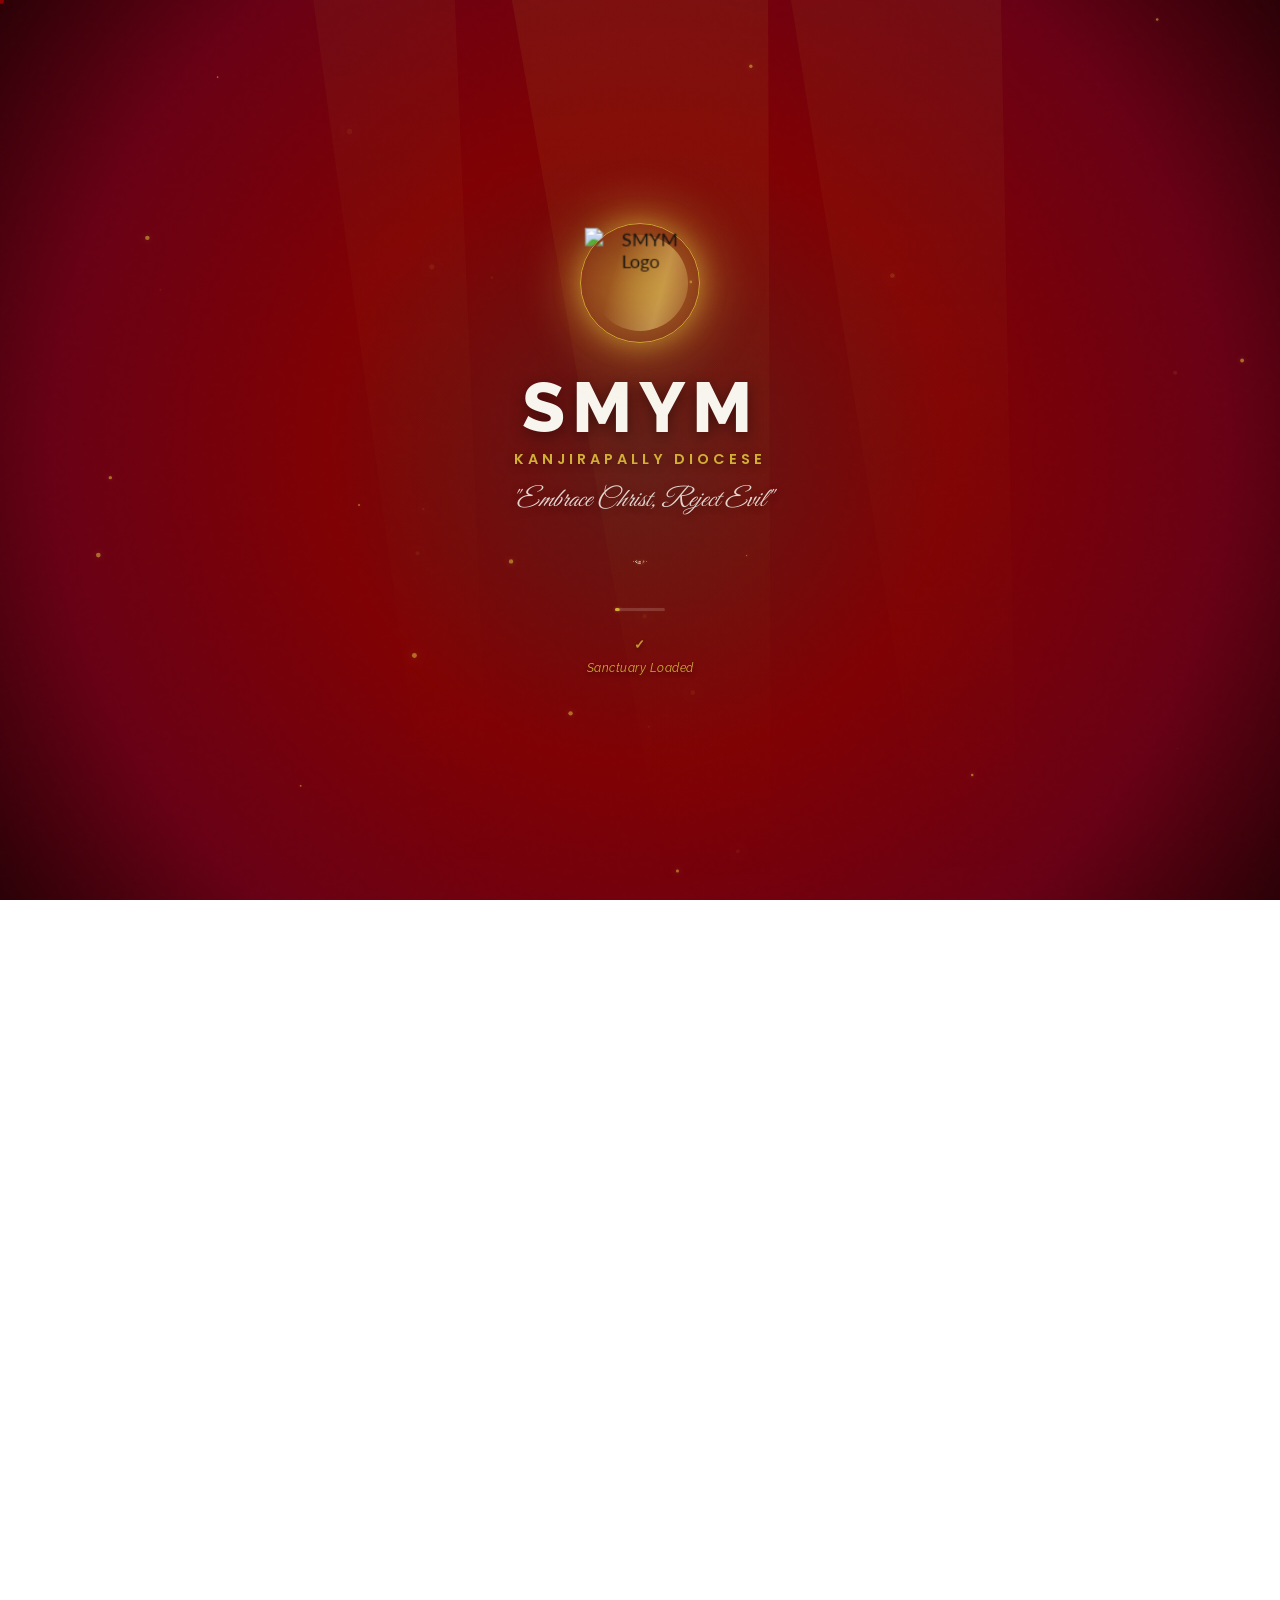
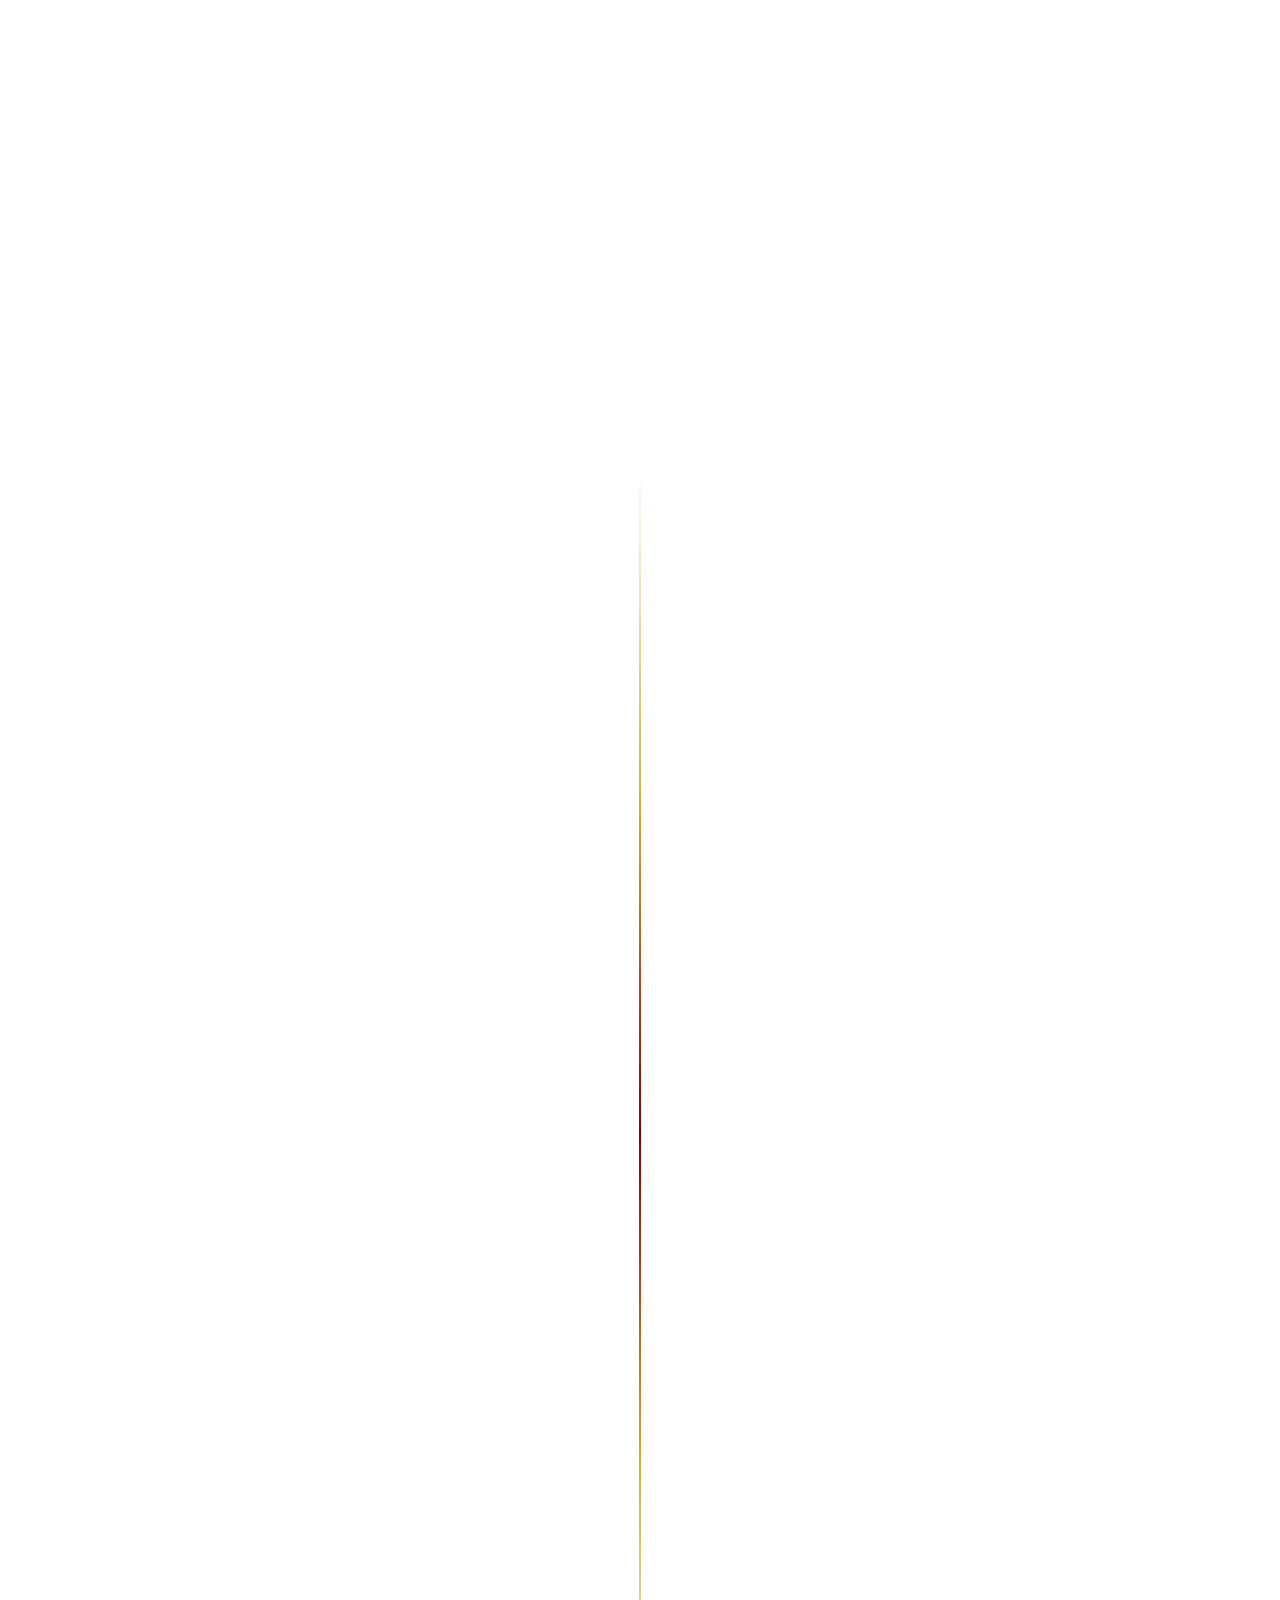
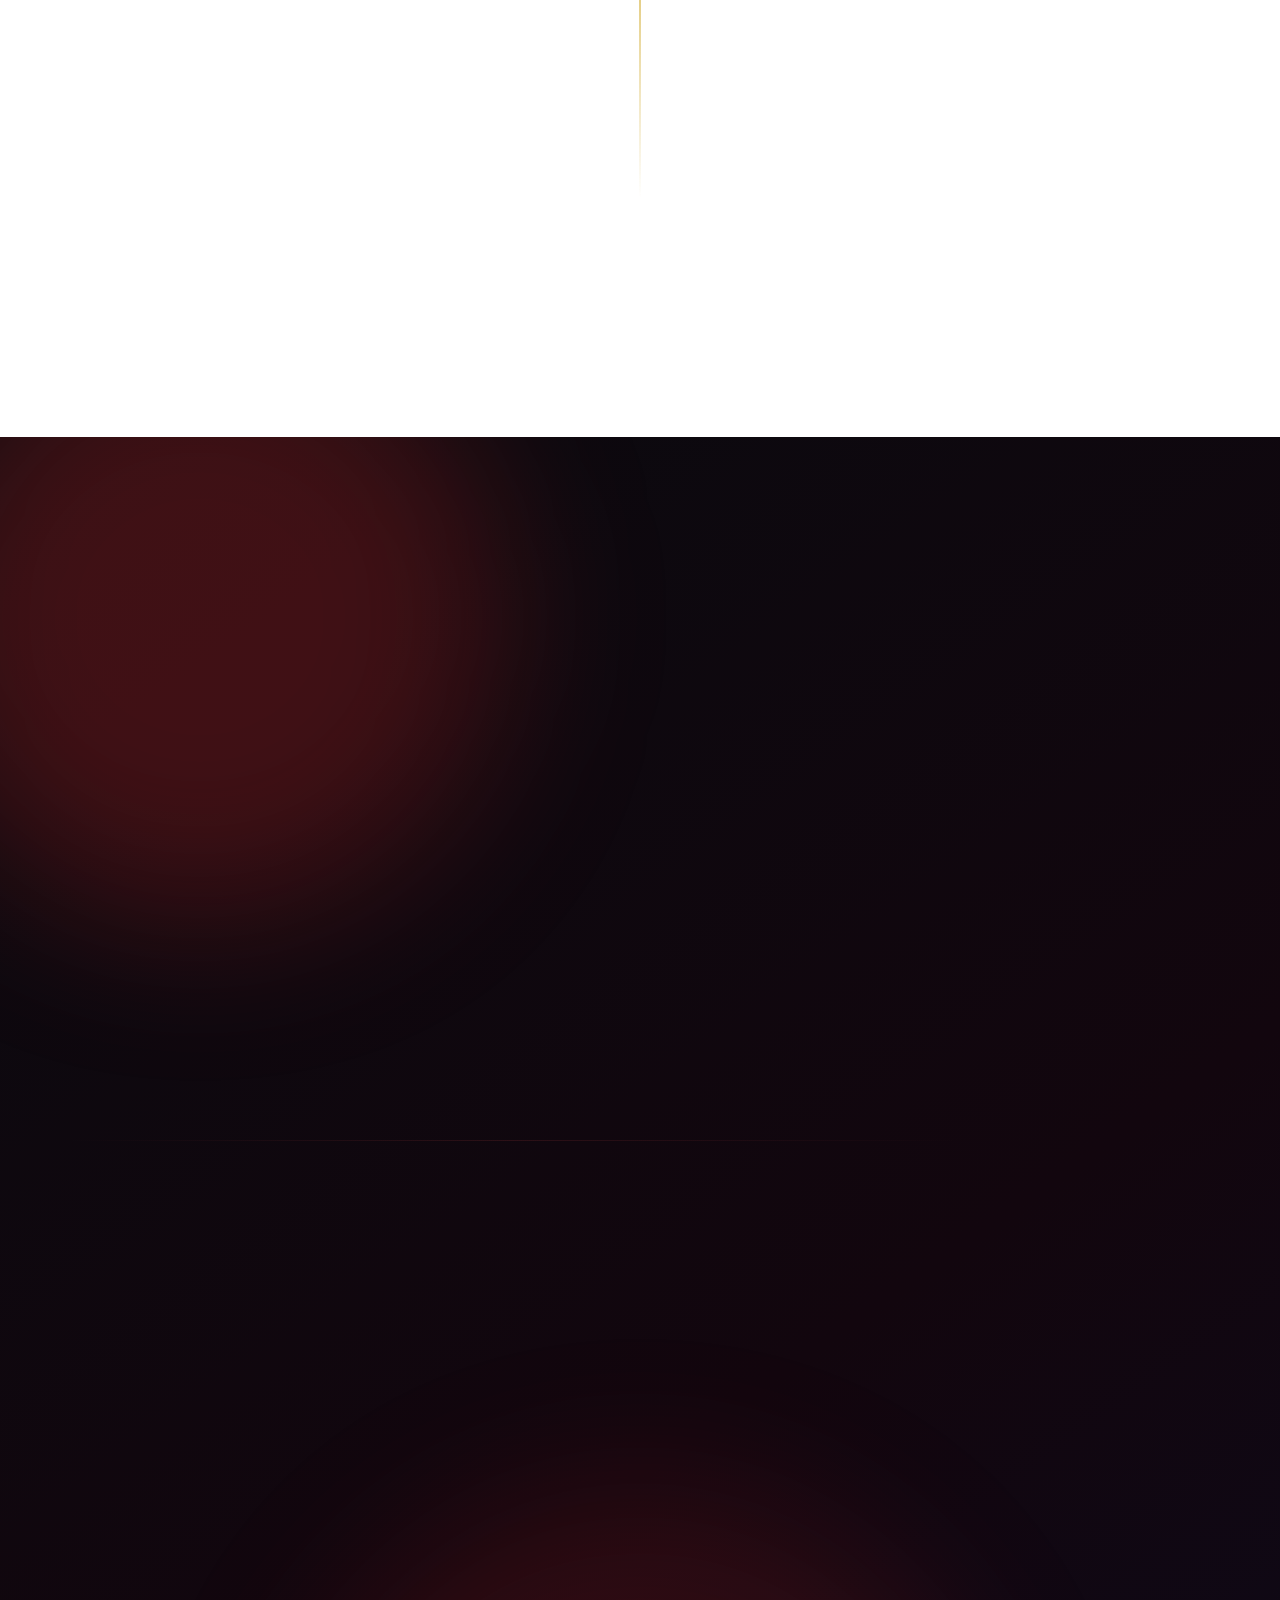
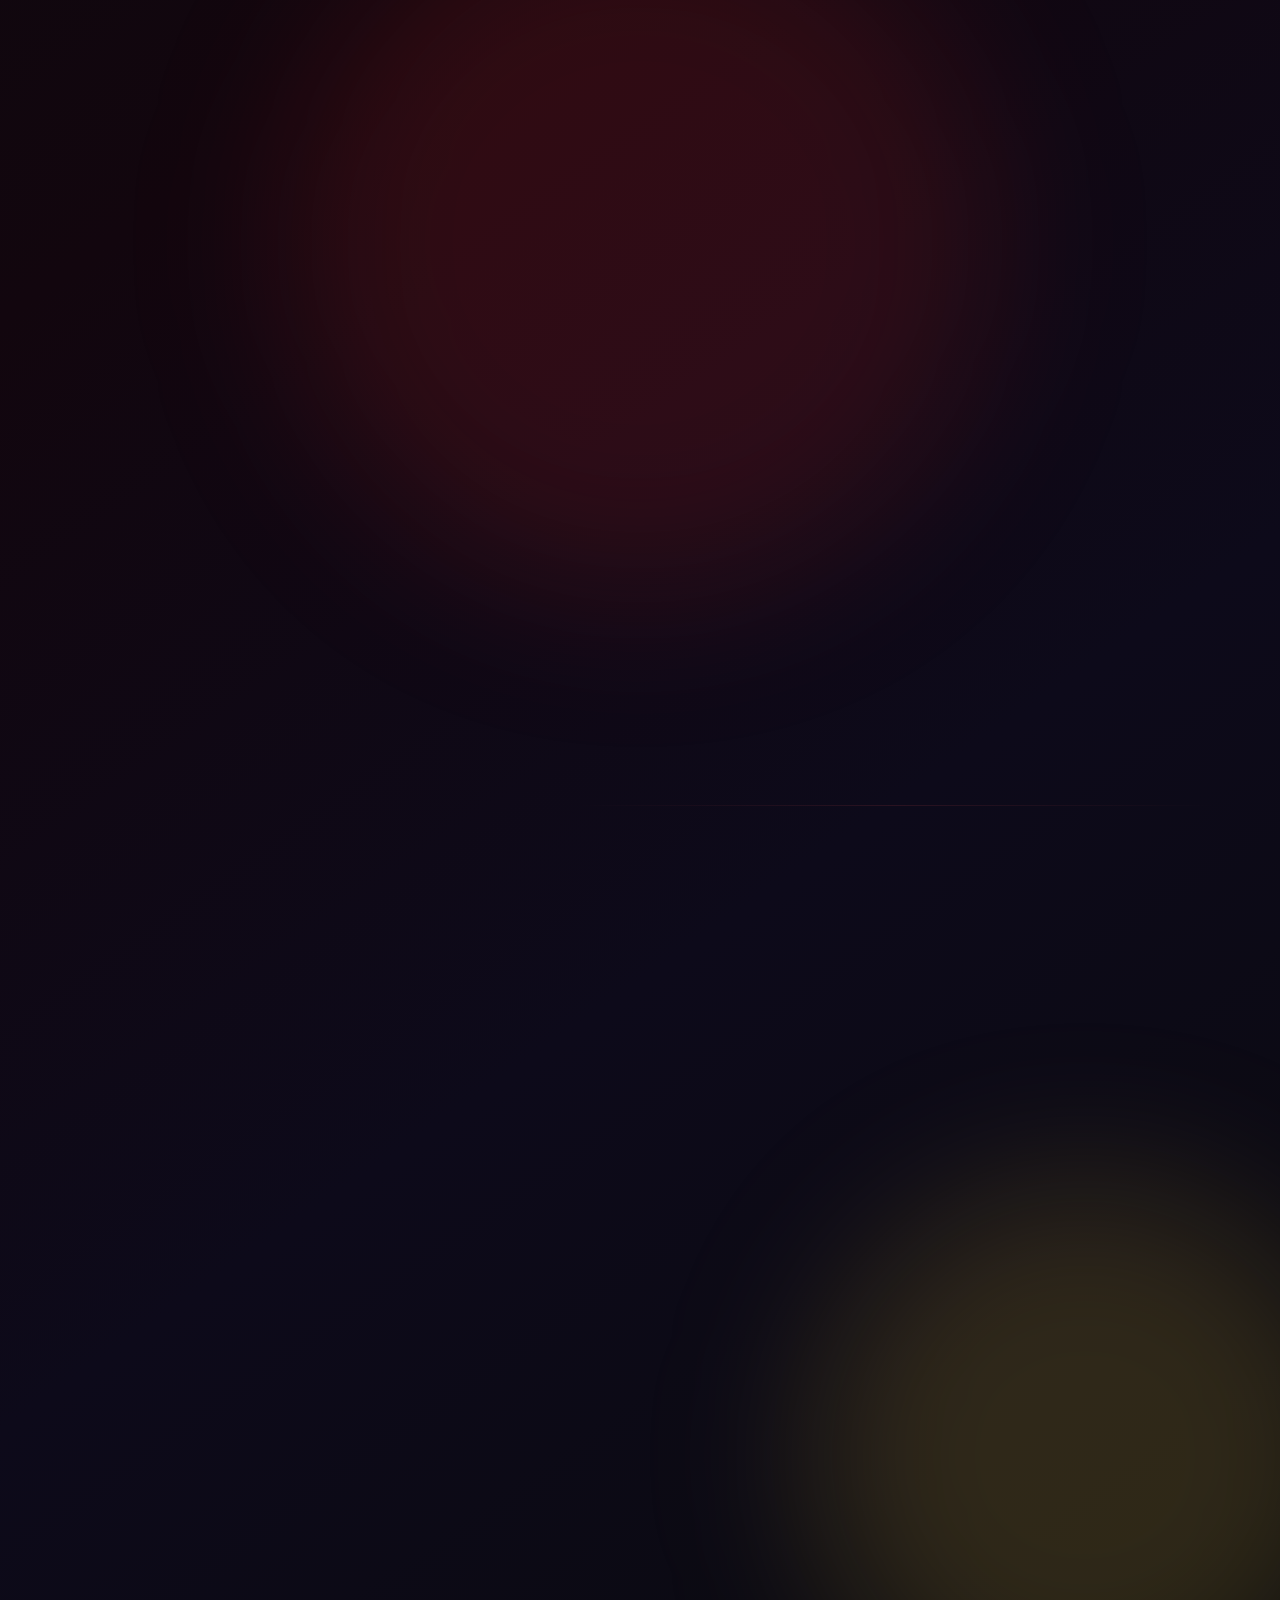
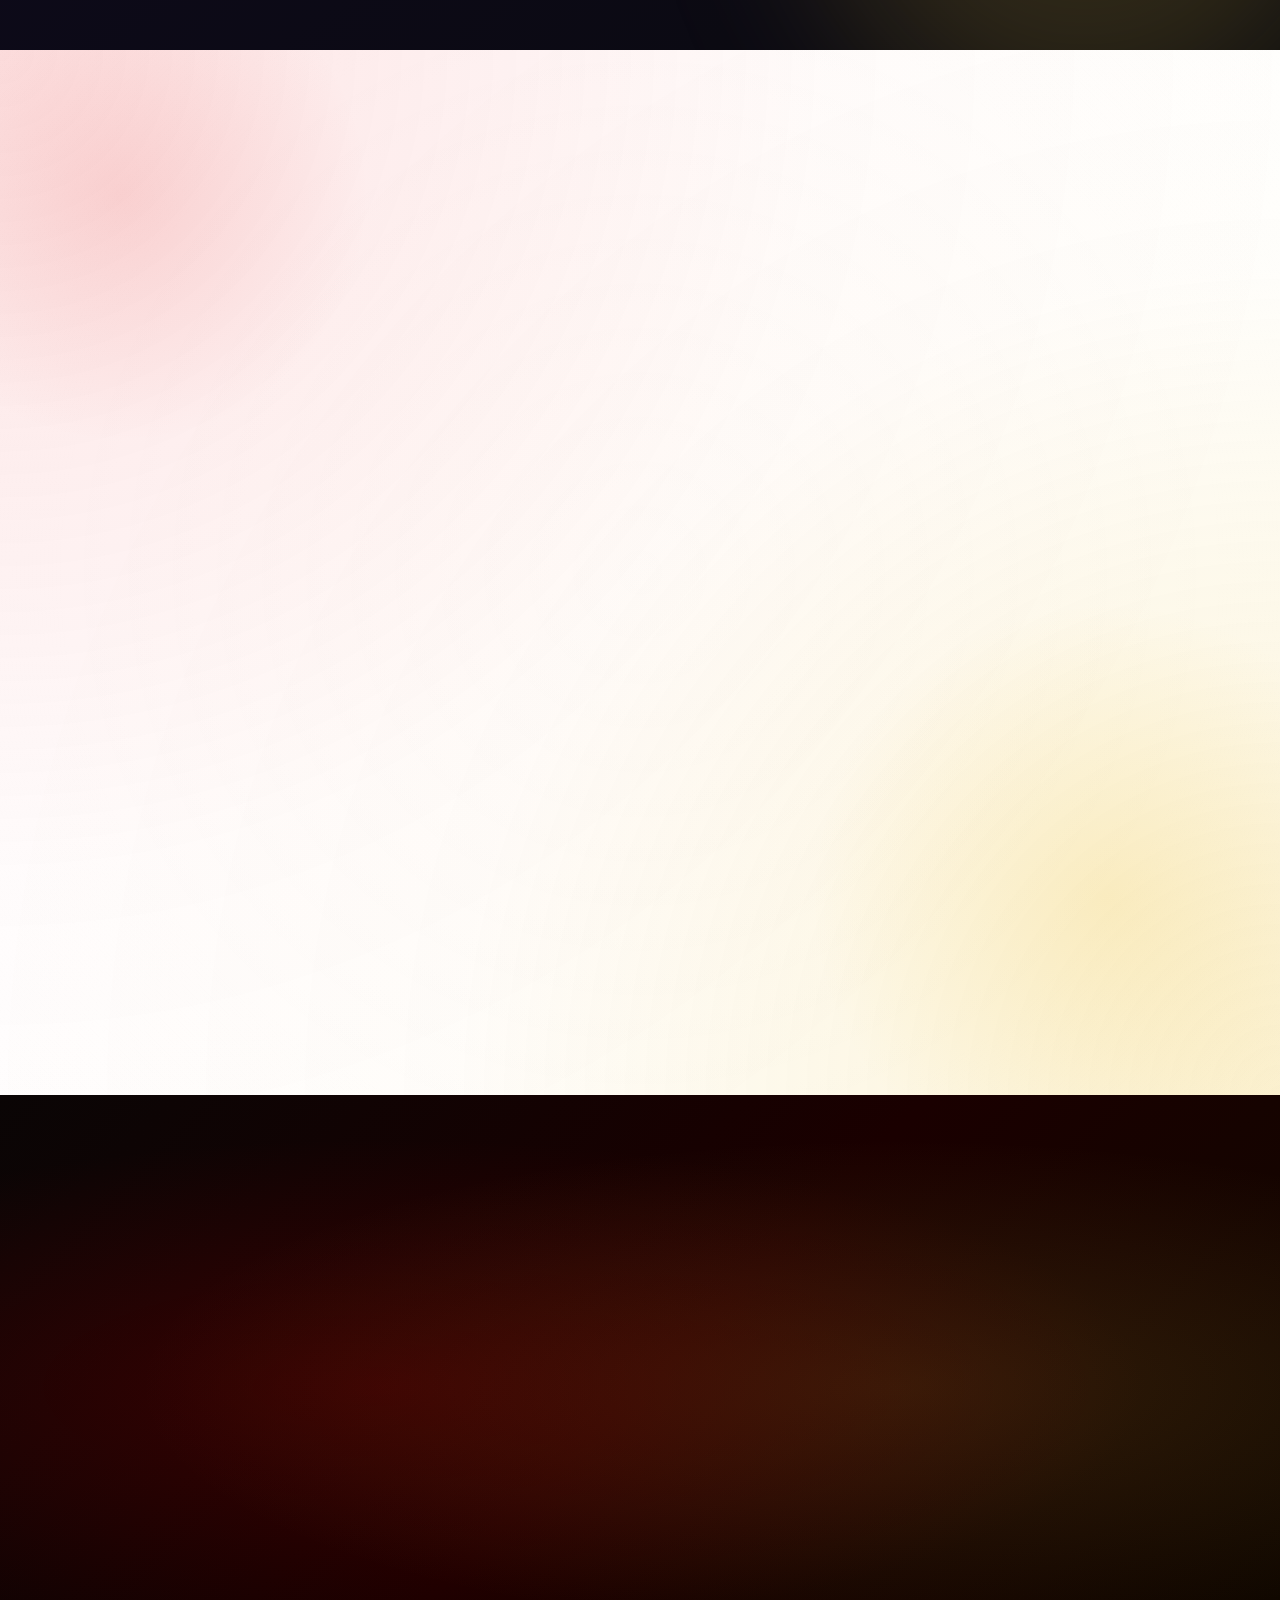
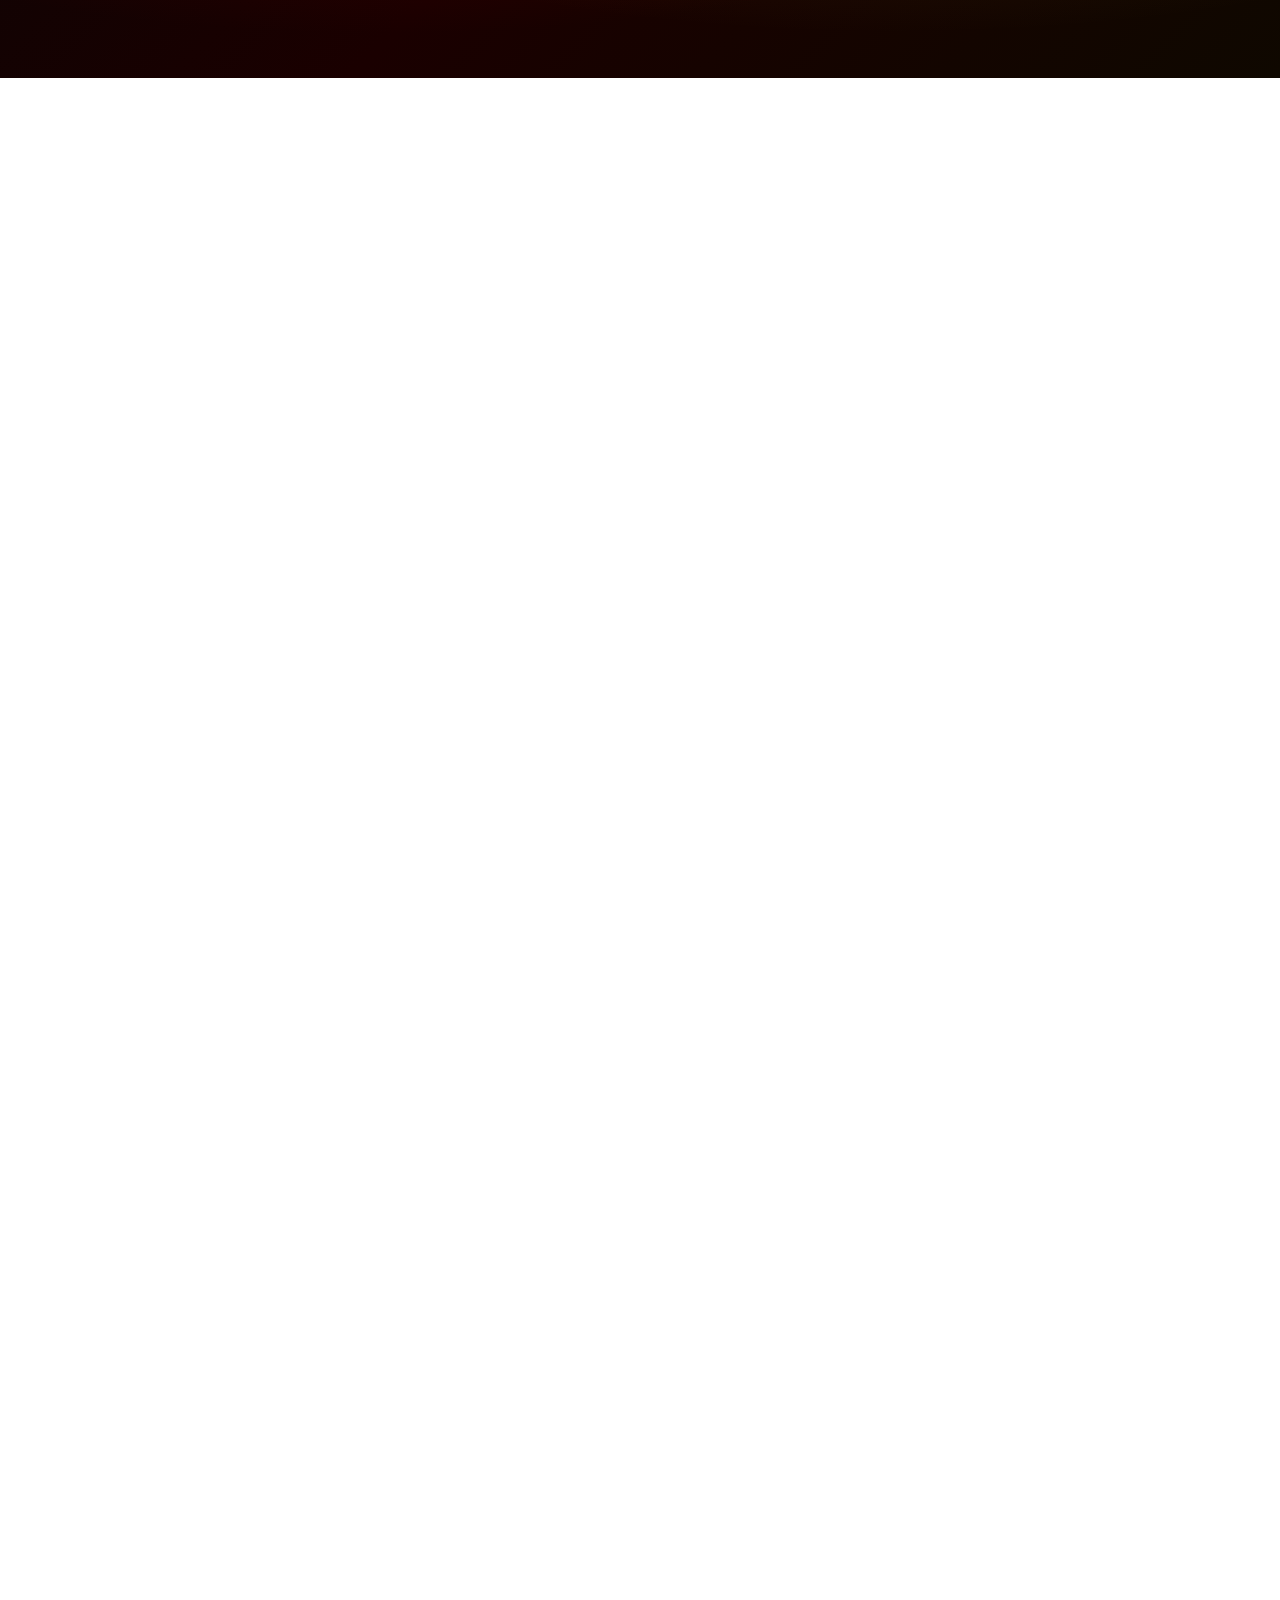
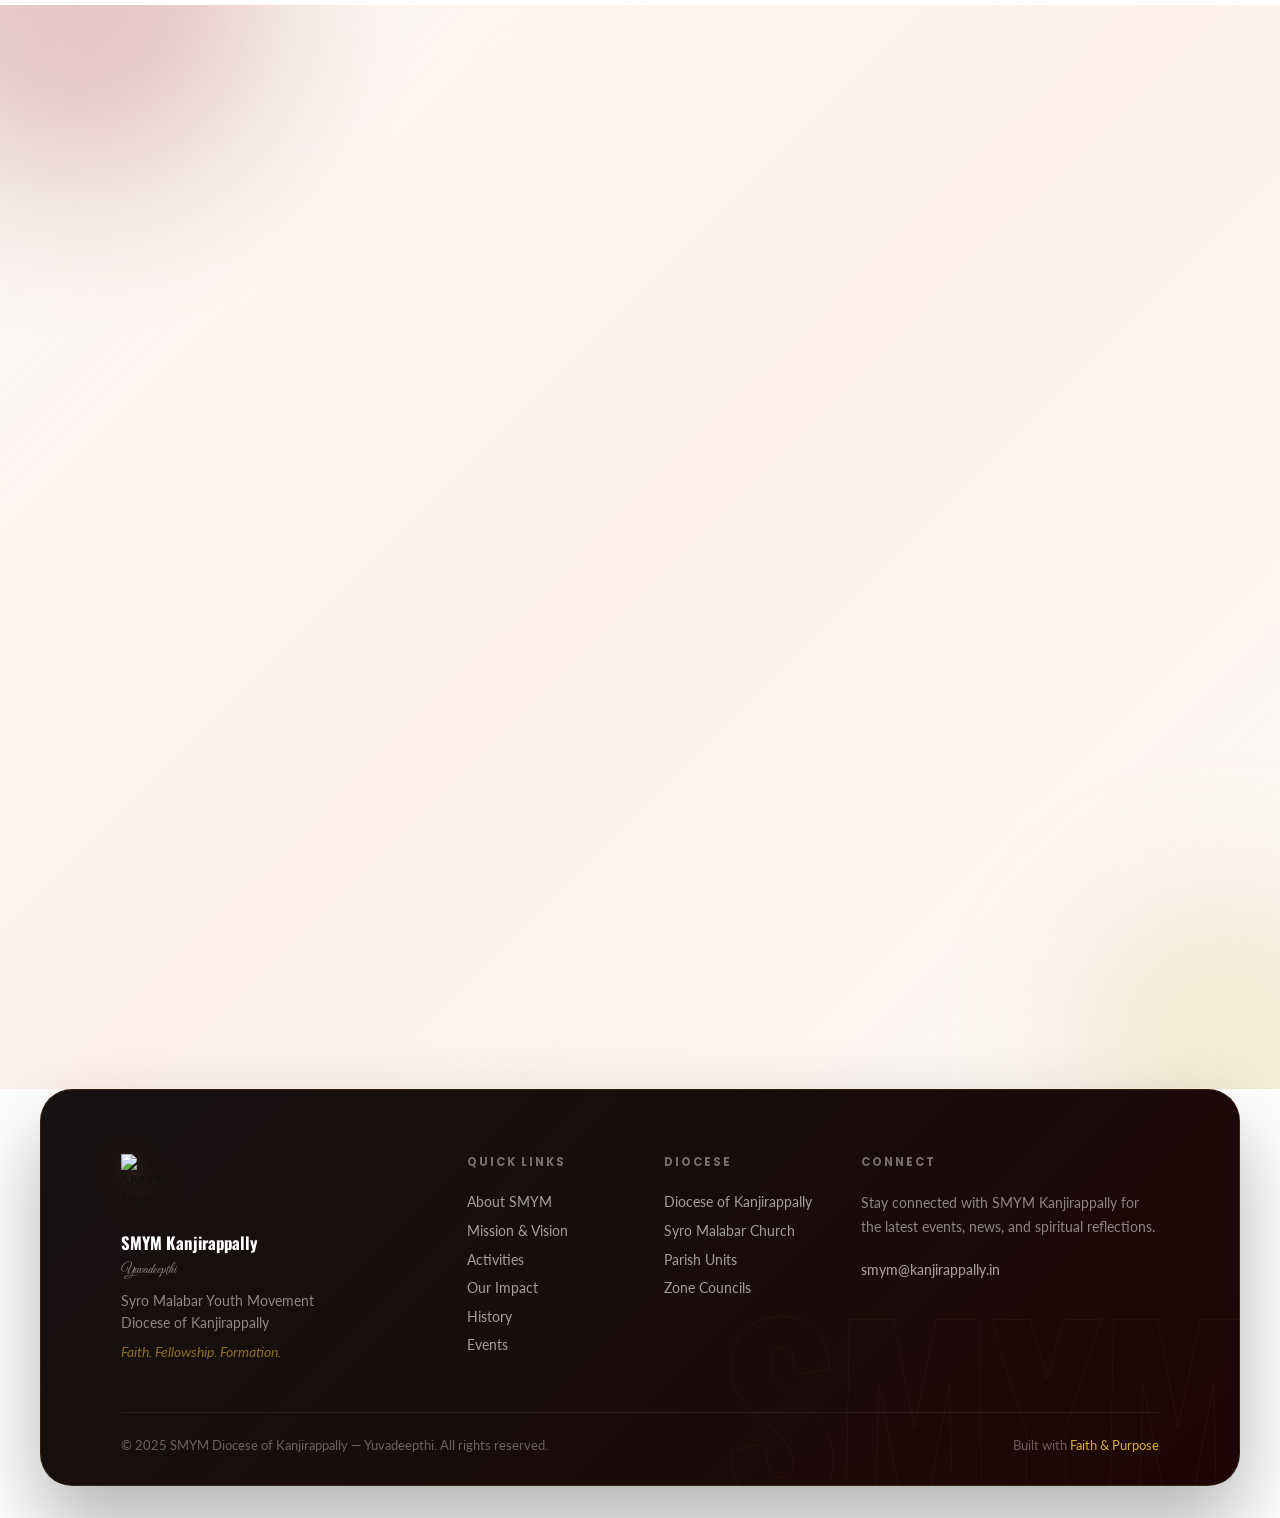
==== commit ed2400e3: "Update executive committee cards layout, hover effects, and loading screen UI" ====
--- a/index.html
+++ b/index.html
@@ -39,30 +39,32 @@
         
         <!-- Branding Text -->
         <div class="loader-branding">
-            <h1 class="loader-brand-title">SMYM KANJIRAPALLY DIOCESE</h1>
-            <p class="loader-brand-sub">Syro Malabar Youth Movement</p>
+            <h1 class="loader-brand-title">SMYM</h1>
+            <h2 class="loader-brand-sub">KANJIRAPALLY DIOCESE</h2>
+            <p class="loader-brand-tagline">"Embrace Christ, Reject Evil"</p>
         </div>
         
-        <!-- Celestial Circular Arc Loader -->
-        <div class="celestial-loader">
-            <div class="arc arc-1"></div>
-            <div class="arc arc-2"></div>
-            <div class="arc arc-3"></div>
-            <div class="celestial-center">
-                <span class="celestial-text">Loading<span class="dots">...</span></span>
-                <span class="celestial-percent" id="loader-percent">0%</span>
-            </div>
-        </div>
+        <!-- Premium Loading Animation (Uiverse) -->
+        <div class="loader">
+            <div class="text"><span>Loading</span></div>
+            <div class="text"><span>Loading</span></div>
+            <div class="text"><span>Loading</span></div>
+            <div class="text"><span>Loading</span></div>
+            <div class="text"><span>Loading</span></div>
+            <div class="text"><span>Loading</span></div>
+            <div class="text"><span>Loading</span></div>
+            <div class="text"><span>Loading</span></div>
+            <div class="text"><span>Loading</span></div>
+            <div class="line"></div>
+        </div>
+
+        <!-- Minimal percent and status display -->
+        <div id="loader-percent" class="loader-percent-minimal">0%</div>
+        <div id="loader-message" class="loader-message-minimal">Preparing Experience...</div>
         
-        <!-- Dynamic Loading Message -->
-        <div class="loader-message" id="loader-message">Preparing Experience...</div>
-        
-        <!-- Premium Progress Bar -->
-        <div class="loader-progress-container">
-            <div class="loader-progress-bar">
-                <div class="loader-progress-fill" id="loader-progress-fill"></div>
-                <div class="loader-progress-shimmer"></div>
-            </div>
+        <!-- Hidden progress fill element to prevent JS exception -->
+        <div style="display: none;">
+            <div id="loader-progress-fill"></div>
         </div>
     </div>
 </div>
@@ -356,6 +358,7 @@
     <div class="exec-bg-particles" aria-hidden="true"></div>
     <div class="exec-bg-blur exec-bg-blur-1" aria-hidden="true"></div>
     <div class="exec-bg-blur exec-bg-blur-2" aria-hidden="true"></div>
+    <div class="exec-bg-blur exec-bg-blur-3" aria-hidden="true"></div>
     <div class="exec-bg-line exec-bg-line-1" aria-hidden="true"></div>
     <div class="exec-bg-line exec-bg-line-2" aria-hidden="true"></div>
 
@@ -376,12 +379,8 @@
                     <div class="exec-card-glow"></div>
                     <div class="exec-card-sweep"></div>
                     <div class="exec-poster-wrap">
-                        <img src="assets/executives/1.png" alt="Executive 1" class="exec-poster" loading="lazy" onerror="this.style.display='none';this.nextElementSibling.style.display='flex';">
+                        <img src="assets/executives/1.jpeg" alt="Executive 1" class="exec-poster" loading="lazy" onerror="this.style.display='none';this.nextElementSibling.style.display='flex';">
                         <div class="exec-poster-placeholder"><span>1</span></div>
-                    </div>
-                    <div class="exec-card-body">
-                        <h3 class="exec-name">Executive Name</h3>
-                        <span class="exec-designation">Designation</span>
                     </div>
                     <div class="exec-card-border"></div>
                 </div>
@@ -393,12 +392,8 @@
                     <div class="exec-card-glow"></div>
                     <div class="exec-card-sweep"></div>
                     <div class="exec-poster-wrap">
-                        <img src="assets/executives/2.png" alt="Executive 2" class="exec-poster" loading="lazy" onerror="this.style.display='none';this.nextElementSibling.style.display='flex';">
+                        <img src="assets/executives/2.jpeg" alt="Executive 2" class="exec-poster" loading="lazy" onerror="this.style.display='none';this.nextElementSibling.style.display='flex';">
                         <div class="exec-poster-placeholder"><span>2</span></div>
-                    </div>
-                    <div class="exec-card-body">
-                        <h3 class="exec-name">Executive Name</h3>
-                        <span class="exec-designation">Designation</span>
                     </div>
                     <div class="exec-card-border"></div>
                 </div>
@@ -410,12 +405,8 @@
                     <div class="exec-card-glow"></div>
                     <div class="exec-card-sweep"></div>
                     <div class="exec-poster-wrap">
-                        <img src="assets/executives/3.png" alt="Executive 3" class="exec-poster" loading="lazy" onerror="this.style.display='none';this.nextElementSibling.style.display='flex';">
+                        <img src="assets/executives/3.jpeg" alt="Executive 3" class="exec-poster" loading="lazy" onerror="this.style.display='none';this.nextElementSibling.style.display='flex';">
                         <div class="exec-poster-placeholder"><span>3</span></div>
-                    </div>
-                    <div class="exec-card-body">
-                        <h3 class="exec-name">Executive Name</h3>
-                        <span class="exec-designation">Designation</span>
                     </div>
                     <div class="exec-card-border"></div>
                 </div>
@@ -427,12 +418,8 @@
                     <div class="exec-card-glow"></div>
                     <div class="exec-card-sweep"></div>
                     <div class="exec-poster-wrap">
-                        <img src="assets/executives/4.png" alt="Executive 4" class="exec-poster" loading="lazy" onerror="this.style.display='none';this.nextElementSibling.style.display='flex';">
+                        <img src="assets/executives/4.jpeg" alt="Executive 4" class="exec-poster" loading="lazy" onerror="this.style.display='none';this.nextElementSibling.style.display='flex';">
                         <div class="exec-poster-placeholder"><span>4</span></div>
-                    </div>
-                    <div class="exec-card-body">
-                        <h3 class="exec-name">Executive Name</h3>
-                        <span class="exec-designation">Designation</span>
                     </div>
                     <div class="exec-card-border"></div>
                 </div>
@@ -444,12 +431,8 @@
                     <div class="exec-card-glow"></div>
                     <div class="exec-card-sweep"></div>
                     <div class="exec-poster-wrap">
-                        <img src="assets/executives/5.png" alt="Executive 5" class="exec-poster" loading="lazy" onerror="this.style.display='none';this.nextElementSibling.style.display='flex';">
+                        <img src="assets/executives/5.jpeg" alt="Executive 5" class="exec-poster" loading="lazy" onerror="this.style.display='none';this.nextElementSibling.style.display='flex';">
                         <div class="exec-poster-placeholder"><span>5</span></div>
-                    </div>
-                    <div class="exec-card-body">
-                        <h3 class="exec-name">Executive Name</h3>
-                        <span class="exec-designation">Designation</span>
                     </div>
                     <div class="exec-card-border"></div>
                 </div>
@@ -461,12 +444,8 @@
                     <div class="exec-card-glow"></div>
                     <div class="exec-card-sweep"></div>
                     <div class="exec-poster-wrap">
-                        <img src="assets/executives/6.png" alt="Executive 6" class="exec-poster" loading="lazy" onerror="this.style.display='none';this.nextElementSibling.style.display='flex';">
+                        <img src="assets/executives/6.jpeg" alt="Executive 6" class="exec-poster" loading="lazy" onerror="this.style.display='none';this.nextElementSibling.style.display='flex';">
                         <div class="exec-poster-placeholder"><span>6</span></div>
-                    </div>
-                    <div class="exec-card-body">
-                        <h3 class="exec-name">Executive Name</h3>
-                        <span class="exec-designation">Designation</span>
                     </div>
                     <div class="exec-card-border"></div>
                 </div>
@@ -478,12 +457,8 @@
                     <div class="exec-card-glow"></div>
                     <div class="exec-card-sweep"></div>
                     <div class="exec-poster-wrap">
-                        <img src="assets/executives/7.png" alt="Executive 7" class="exec-poster" loading="lazy" onerror="this.style.display='none';this.nextElementSibling.style.display='flex';">
+                        <img src="assets/executives/7.jpeg" alt="Executive 7" class="exec-poster" loading="lazy" onerror="this.style.display='none';this.nextElementSibling.style.display='flex';">
                         <div class="exec-poster-placeholder"><span>7</span></div>
-                    </div>
-                    <div class="exec-card-body">
-                        <h3 class="exec-name">Executive Name</h3>
-                        <span class="exec-designation">Designation</span>
                     </div>
                     <div class="exec-card-border"></div>
                 </div>
@@ -495,12 +470,8 @@
                     <div class="exec-card-glow"></div>
                     <div class="exec-card-sweep"></div>
                     <div class="exec-poster-wrap">
-                        <img src="assets/executives/8.png" alt="Executive 8" class="exec-poster" loading="lazy" onerror="this.style.display='none';this.nextElementSibling.style.display='flex';">
+                        <img src="assets/executives/8.jpeg" alt="Executive 8" class="exec-poster" loading="lazy" onerror="this.style.display='none';this.nextElementSibling.style.display='flex';">
                         <div class="exec-poster-placeholder"><span>8</span></div>
-                    </div>
-                    <div class="exec-card-body">
-                        <h3 class="exec-name">Executive Name</h3>
-                        <span class="exec-designation">Designation</span>
                     </div>
                     <div class="exec-card-border"></div>
                 </div>
@@ -512,12 +483,8 @@
                     <div class="exec-card-glow"></div>
                     <div class="exec-card-sweep"></div>
                     <div class="exec-poster-wrap">
-                        <img src="assets/executives/9.png" alt="Executive 9" class="exec-poster" loading="lazy" onerror="this.style.display='none';this.nextElementSibling.style.display='flex';">
+                        <img src="assets/executives/9.jpeg" alt="Executive 9" class="exec-poster" loading="lazy" onerror="this.style.display='none';this.nextElementSibling.style.display='flex';">
                         <div class="exec-poster-placeholder"><span>9</span></div>
-                    </div>
-                    <div class="exec-card-body">
-                        <h3 class="exec-name">Executive Name</h3>
-                        <span class="exec-designation">Designation</span>
                     </div>
                     <div class="exec-card-border"></div>
                 </div>
@@ -529,12 +496,8 @@
                     <div class="exec-card-glow"></div>
                     <div class="exec-card-sweep"></div>
                     <div class="exec-poster-wrap">
-                        <img src="assets/executives/10.png" alt="Executive 10" class="exec-poster" loading="lazy" onerror="this.style.display='none';this.nextElementSibling.style.display='flex';">
+                        <img src="assets/executives/10.jpeg" alt="Executive 10" class="exec-poster" loading="lazy" onerror="this.style.display='none';this.nextElementSibling.style.display='flex';">
                         <div class="exec-poster-placeholder"><span>10</span></div>
-                    </div>
-                    <div class="exec-card-body">
-                        <h3 class="exec-name">Executive Name</h3>
-                        <span class="exec-designation">Designation</span>
                     </div>
                     <div class="exec-card-border"></div>
                 </div>
@@ -546,12 +509,8 @@
                     <div class="exec-card-glow"></div>
                     <div class="exec-card-sweep"></div>
                     <div class="exec-poster-wrap">
-                        <img src="assets/executives/11.png" alt="Executive 11" class="exec-poster" loading="lazy" onerror="this.style.display='none';this.nextElementSibling.style.display='flex';">
+                        <img src="assets/executives/11.jpeg" alt="Executive 11" class="exec-poster" loading="lazy" onerror="this.style.display='none';this.nextElementSibling.style.display='flex';">
                         <div class="exec-poster-placeholder"><span>11</span></div>
-                    </div>
-                    <div class="exec-card-body">
-                        <h3 class="exec-name">Executive Name</h3>
-                        <span class="exec-designation">Designation</span>
                     </div>
                     <div class="exec-card-border"></div>
                 </div>
@@ -563,12 +522,86 @@
                     <div class="exec-card-glow"></div>
                     <div class="exec-card-sweep"></div>
                     <div class="exec-poster-wrap">
-                        <img src="assets/executives/12.png" alt="Executive 12" class="exec-poster" loading="lazy" onerror="this.style.display='none';this.nextElementSibling.style.display='flex';">
+                        <img src="assets/executives/12.jpeg" alt="Executive 12" class="exec-poster" loading="lazy" onerror="this.style.display='none';this.nextElementSibling.style.display='flex';">
                         <div class="exec-poster-placeholder"><span>12</span></div>
                     </div>
-                    <div class="exec-card-body">
-                        <h3 class="exec-name">Executive Name</h3>
-                        <span class="exec-designation">Designation</span>
+                    <div class="exec-card-border"></div>
+                </div>
+            </div>
+
+            <!-- Card 13 -->
+            <div class="exec-premium-card" data-index="12" data-delay="0">
+                <div class="exec-card-inner">
+                    <div class="exec-card-glow"></div>
+                    <div class="exec-card-sweep"></div>
+                    <div class="exec-poster-wrap">
+                        <img src="assets/executives/13.jpeg" alt="Executive 13" class="exec-poster" loading="lazy" onerror="this.style.display='none';this.nextElementSibling.style.display='flex';">
+                        <div class="exec-poster-placeholder"><span>13</span></div>
+                    </div>
+                    <div class="exec-card-border"></div>
+                </div>
+            </div>
+
+            <!-- Card 14 -->
+            <div class="exec-premium-card" data-index="13" data-delay="1">
+                <div class="exec-card-inner">
+                    <div class="exec-card-glow"></div>
+                    <div class="exec-card-sweep"></div>
+                    <div class="exec-poster-wrap">
+                        <img src="assets/executives/14.jpeg" alt="Executive 14" class="exec-poster" loading="lazy" onerror="this.style.display='none';this.nextElementSibling.style.display='flex';">
+                        <div class="exec-poster-placeholder"><span>14</span></div>
+                    </div>
+                    <div class="exec-card-border"></div>
+                </div>
+            </div>
+
+            <!-- Card 15 -->
+            <div class="exec-premium-card" data-index="14" data-delay="2">
+                <div class="exec-card-inner">
+                    <div class="exec-card-glow"></div>
+                    <div class="exec-card-sweep"></div>
+                    <div class="exec-poster-wrap">
+                        <img src="assets/executives/15.jpeg" alt="Executive 15" class="exec-poster" loading="lazy" onerror="this.style.display='none';this.nextElementSibling.style.display='flex';">
+                        <div class="exec-poster-placeholder"><span>15</span></div>
+                    </div>
+                    <div class="exec-card-border"></div>
+                </div>
+            </div>
+
+            <!-- Card 16 -->
+            <div class="exec-premium-card" data-index="15" data-delay="3">
+                <div class="exec-card-inner">
+                    <div class="exec-card-glow"></div>
+                    <div class="exec-card-sweep"></div>
+                    <div class="exec-poster-wrap">
+                        <img src="assets/executives/16.jpeg" alt="Executive 16" class="exec-poster" loading="lazy" onerror="this.style.display='none';this.nextElementSibling.style.display='flex';">
+                        <div class="exec-poster-placeholder"><span>16</span></div>
+                    </div>
+                    <div class="exec-card-border"></div>
+                </div>
+            </div>
+
+            <!-- Card 17 -->
+            <div class="exec-premium-card" data-index="16" data-delay="0">
+                <div class="exec-card-inner">
+                    <div class="exec-card-glow"></div>
+                    <div class="exec-card-sweep"></div>
+                    <div class="exec-poster-wrap">
+                        <img src="assets/executives/17.jpeg" alt="Executive 17" class="exec-poster" loading="lazy" onerror="this.style.display='none';this.nextElementSibling.style.display='flex';">
+                        <div class="exec-poster-placeholder"><span>17</span></div>
+                    </div>
+                    <div class="exec-card-border"></div>
+                </div>
+            </div>
+
+            <!-- Card 18 -->
+            <div class="exec-premium-card" data-index="17" data-delay="1">
+                <div class="exec-card-inner">
+                    <div class="exec-card-glow"></div>
+                    <div class="exec-card-sweep"></div>
+                    <div class="exec-poster-wrap">
+                        <img src="assets/executives/18.jpeg" alt="Executive 18" class="exec-poster" loading="lazy" onerror="this.style.display='none';this.nextElementSibling.style.display='flex';">
+                        <div class="exec-poster-placeholder"><span>18</span></div>
                     </div>
                     <div class="exec-card-border"></div>
                 </div>
--- a/css/style.css
+++ b/css/style.css
@@ -1619,10 +1619,10 @@
    ═══════════════════════════════════════════════════════ */
 .activities-section {
     background: 
-        radial-gradient(ellipse at top left, rgba(139, 0, 0, 0.15) 0%, transparent 60%), 
-        radial-gradient(ellipse at bottom right, rgba(212, 175, 55, 0.12) 0%, transparent 60%), 
-        radial-gradient(circle at 50% 50%, rgba(255, 255, 255, 0.035) 0%, transparent 70%), 
-        #080a0d;
+        radial-gradient(circle at top left, rgba(239, 68, 68, 0.16) 0%, rgba(239, 68, 68, 0.02) 50%, transparent 80%), 
+        radial-gradient(circle at bottom right, rgba(234, 179, 8, 0.18) 0%, rgba(234, 179, 8, 0.02) 50%, transparent 80%), 
+        radial-gradient(circle at 50% 50%, #ffffff 0%, rgba(255, 255, 255, 0.95) 70%, rgba(255, 255, 255, 0.7) 100%),
+        #ffffff;
     position: relative;
     padding: 8rem 0;
     overflow: hidden;
@@ -1634,7 +1634,7 @@
     position: absolute;
     width: 600px;
     height: 600px;
-    background: radial-gradient(circle, rgba(212, 175, 55, 0.12) 0%, transparent 70%);
+    background: radial-gradient(circle, rgba(234, 179, 8, 0.15) 0%, transparent 70%);
     bottom: -10%;
     right: -10%;
     pointer-events: none;
@@ -1646,7 +1646,7 @@
     position: absolute;
     width: 500px;
     height: 500px;
-    background: radial-gradient(circle, rgba(139, 0, 0, 0.15) 0%, transparent 70%);
+    background: radial-gradient(circle, rgba(220, 38, 38, 0.12) 0%, transparent 70%);
     top: -10%;
     left: -10%;
     pointer-events: none;
@@ -1659,24 +1659,24 @@
 }
 
 .activities-section .section-label {
-    color: var(--gold);
+    color: var(--crimson-mid);
 }
 
 .activities-section .section-title {
-    color: #ffffff;
+    color: var(--text-dark);
 }
 
 .activities-section .section-title em {
-    color: var(--gold);
+    color: var(--crimson-mid);
     font-style: normal;
-    background: linear-gradient(120deg, #ca8a04, var(--gold), #ffffff);
+    background: linear-gradient(120deg, var(--crimson-mid), var(--gold-warm), var(--crimson));
     -webkit-background-clip: text;
     -webkit-text-fill-color: transparent;
     display: inline-block;
 }
 
 .activities-section .section-sub {
-    color: rgba(255, 255, 255, 0.5);
+    color: var(--text-mid);
 }
 
 .activities-grid {
@@ -1688,13 +1688,13 @@
 
 .act-card {
     padding: 2.2rem 1.75rem;
-    background: rgba(255, 255, 255, 0.035);
-    border: 1px solid rgba(255, 255, 255, 0.07);
+    background: rgba(255, 255, 255, 0.7);
+    border: 1px solid rgba(255, 255, 255, 0.9);
     border-radius: 22px;
     box-shadow: 
-        0 15px 35px rgba(0, 0, 0, 0.45),
-        inset 0 1px 0 rgba(255, 255, 255, 0.08),
-        inset 0 -1px 0 rgba(0, 0, 0, 0.4);
+        0 10px 30px rgba(0, 0, 0, 0.04),
+        0 1px 2px rgba(0, 0, 0, 0.02),
+        inset 0 1px 0 rgba(255, 255, 255, 0.9);
     transition: transform 0.5s cubic-bezier(0.16, 1, 0.3, 1), box-shadow 0.5s cubic-bezier(0.16, 1, 0.3, 1);
     transition-delay: calc(var(--i, 0) * 0.05s);
     cursor: default;
@@ -1710,33 +1710,33 @@
 .act-card:nth-child(3n+1):hover {
     transform: translateY(-8px) scale(1.02);
     box-shadow: 
-        0 25px 50px rgba(0, 0, 0, 0.55),
-        0 0 0 1.5px rgba(239, 68, 68, 0.35),
-        0 0 30px rgba(239, 68, 68, 0.18),
-        inset 0 1px 0 rgba(255, 255, 255, 0.15);
-    border-color: rgba(239, 68, 68, 0.25);
-}
-
-/* White Glow (Cards 2, 5, 8) */
+        0 20px 40px rgba(0, 0, 0, 0.08),
+        0 0 0 1.5px rgba(239, 68, 68, 0.25),
+        0 0 20px rgba(239, 68, 68, 0.12),
+        inset 0 1px 0 rgba(255, 255, 255, 0.9);
+    border-color: rgba(239, 68, 68, 0.3);
+}
+
+/* White/Slate Glow (Cards 2, 5, 8) */
 .act-card:nth-child(3n+2):hover {
     transform: translateY(-8px) scale(1.02);
     box-shadow: 
-        0 25px 50px rgba(0, 0, 0, 0.55),
-        0 0 0 1.5px rgba(255, 255, 255, 0.35),
-        0 0 30px rgba(255, 255, 255, 0.18),
-        inset 0 1px 0 rgba(255, 255, 255, 0.25);
-    border-color: rgba(255, 255, 255, 0.25);
+        0 20px 40px rgba(0, 0, 0, 0.08),
+        0 0 0 1.5px rgba(17, 17, 17, 0.2),
+        0 0 20px rgba(17, 17, 17, 0.08),
+        inset 0 1px 0 rgba(255, 255, 255, 0.9);
+    border-color: rgba(17, 17, 17, 0.2);
 }
 
 /* Yellow/Gold Glow (Cards 3, 6) */
 .act-card:nth-child(3n):hover {
     transform: translateY(-8px) scale(1.02);
     box-shadow: 
-        0 25px 50px rgba(0, 0, 0, 0.55),
-        0 0 0 1.5px rgba(212, 175, 55, 0.35),
-        0 0 30px rgba(212, 175, 55, 0.18),
-        inset 0 1px 0 rgba(255, 255, 255, 0.15);
-    border-color: rgba(212, 175, 55, 0.25);
+        0 20px 40px rgba(0, 0, 0, 0.08),
+        0 0 0 1.5px rgba(202, 138, 4, 0.25),
+        0 0 20px rgba(202, 138, 4, 0.12),
+        inset 0 1px 0 rgba(255, 255, 255, 0.9);
+    border-color: rgba(202, 138, 4, 0.3);
 }
 
 .act-icon {
@@ -1747,11 +1747,11 @@
     align-items: center;
     justify-content: center;
     margin-bottom: 1.5rem;
-    background: linear-gradient(135deg, rgba(255, 255, 255, 0.05) 0%, rgba(255, 255, 255, 0.02) 100%);
-    border: 1px solid rgba(255, 255, 255, 0.05);
+    background: linear-gradient(135deg, rgba(255, 255, 255, 0.9) 0%, rgba(255, 255, 255, 0.4) 100%);
+    border: 1px solid rgba(255, 255, 255, 0.85);
     box-shadow: 
-        inset 0 2px 5px rgba(0, 0, 0, 0.5),
-        0 1px 0 rgba(255, 255, 255, 0.05);
+        inset 0 2px 5px rgba(255, 255, 255, 0.95),
+        0 4px 10px rgba(0, 0, 0, 0.04);
     transition: transform 0.5s cubic-bezier(0.16, 1, 0.3, 1), box-shadow 0.5s ease, color 0.3s, filter 0.3s;
     display: inline-flex;
 }
@@ -1759,15 +1759,15 @@
 /* Default Icon Colors based on Loop */
 .act-card:nth-child(3n+1) .act-icon {
     color: #ef4444;
-    filter: drop-shadow(0 0 4px rgba(239, 68, 68, 0.25));
+    filter: drop-shadow(0 0 4px rgba(239, 68, 68, 0.2));
 }
 .act-card:nth-child(3n+2) .act-icon {
-    color: #ffffff;
-    filter: drop-shadow(0 0 4px rgba(255, 255, 255, 0.25));
+    color: var(--text-dark);
+    filter: drop-shadow(0 0 4px rgba(17, 17, 17, 0.15));
 }
 .act-card:nth-child(3n) .act-icon {
     color: #ca8a04;
-    filter: drop-shadow(0 0 4px rgba(202, 138, 4, 0.25));
+    filter: drop-shadow(0 0 4px rgba(202, 138, 4, 0.2));
 }
 
 .act-icon svg {
@@ -1780,25 +1780,25 @@
 .act-card:hover .act-icon {
     transform: scale(1.08) translateY(-2px);
     box-shadow: 
-        inset 0 2px 5px rgba(0, 0, 0, 0.4),
-        0 4px 12px rgba(0, 0, 0, 0.3);
+        inset 0 2px 5px rgba(255, 255, 255, 0.9),
+        0 4px 12px rgba(0, 0, 0, 0.08);
 }
 
 .act-card:nth-child(3n+1):hover .act-icon {
-    filter: drop-shadow(0 0 8px rgba(239, 68, 68, 0.45));
+    filter: drop-shadow(0 0 8px rgba(239, 68, 68, 0.35));
 }
 .act-card:nth-child(3n+2):hover .act-icon {
-    filter: drop-shadow(0 0 8px rgba(255, 255, 255, 0.45));
+    filter: drop-shadow(0 0 8px rgba(17, 17, 17, 0.25));
 }
 .act-card:nth-child(3n):hover .act-icon {
-    filter: drop-shadow(0 0 8px rgba(202, 138, 4, 0.45));
+    filter: drop-shadow(0 0 8px rgba(202, 138, 4, 0.35));
 }
 
 .act-card h3 {
     font-family: 'Poppins', sans-serif;
     font-size: 0.96rem;
     font-weight: 700;
-    color: #ffffff;
+    color: var(--text-dark);
     margin-bottom: 0.6rem;
     letter-spacing: 0.3px;
 }
@@ -1806,7 +1806,7 @@
 .act-card p {
     font-size: 0.84rem;
     line-height: 1.7;
-    color: rgba(255, 255, 255, 0.55);
+    color: var(--text-mid);
 }
 
 /* ═══════════════════════════════════════════════════════
@@ -3038,21 +3038,33 @@
 }
 
 .exec-bg-blur-1 {
-    width: 500px;
-    height: 500px;
-    background: rgba(139, 0, 0, 0.12);
-    top: -100px;
-    left: -80px;
+    width: 600px;
+    height: 600px;
+    background: rgba(220, 40, 40, 0.25);
+    top: -120px;
+    left: -100px;
     animation: execOrbFloat 12s ease-in-out infinite;
 }
 
 .exec-bg-blur-2 {
-    width: 400px;
-    height: 400px;
-    background: rgba(212, 175, 55, 0.07);
-    bottom: -60px;
-    right: -60px;
+    width: 550px;
+    height: 550px;
+    background: rgba(212, 175, 55, 0.18);
+    bottom: -80px;
+    right: -80px;
     animation: execOrbFloat 15s ease-in-out infinite reverse;
+}
+
+.exec-bg-blur-3 {
+    width: 700px;
+    height: 700px;
+    background: rgba(220, 40, 40, 0.15);
+    top: 50%;
+    left: 50%;
+    transform: translate(-50%, -50%);
+    position: absolute;
+    z-index: 0;
+    pointer-events: none;
 }
 
 @keyframes execOrbFloat {
@@ -3159,6 +3171,7 @@
     -webkit-backdrop-filter: blur(16px);
     box-shadow:
         0 8px 32px rgba(0, 0, 0, 0.5),
+        0 0 15px rgba(220, 40, 40, 0.15),
         inset 0 1px 0 rgba(255, 255, 255, 0.08);
     transform-style: preserve-3d;
     transition:
@@ -3172,21 +3185,21 @@
 
 .exec-premium-card:hover .exec-card-inner {
     box-shadow:
-        0 24px 60px rgba(0, 0, 0, 0.7),
-        0 0 0 1.5px rgba(220, 40, 40, 0.6),
-        0 0 35px rgba(220, 40, 40, 0.2);
-    border-color: rgba(220, 40, 40, 0.45);
+        0 24px 60px rgba(0, 0, 0, 0.8),
+        0 0 45px rgba(220, 40, 40, 0.85),
+        0 0 80px rgba(212, 175, 55, 0.4);
+    border-color: rgba(220, 40, 40, 0.8);
 }
 
 /* Glassmorphism glow on hover */
 .exec-card-glow {
     position: absolute;
     inset: 0;
-    background: radial-gradient(circle at 50% 0%, rgba(220, 40, 40, 0.18), transparent 70%);
+    background: radial-gradient(circle at 50% 0%, rgba(220, 40, 40, 0.25), transparent 70%);
     opacity: 0;
     transition: opacity 0.4s ease;
     pointer-events: none;
-    z-index: 1;
+    z-index: 1; /* Sits behind the image */
 }
 
 .exec-premium-card:hover .exec-card-glow {
@@ -3204,7 +3217,7 @@
     transform: skewX(-15deg);
     transition: left 0.6s cubic-bezier(0.25, 0.46, 0.45, 0.94);
     pointer-events: none;
-    z-index: 2;
+    z-index: 3; /* Sits on top of the image to show sweep reflection */
 }
 
 .exec-premium-card:hover .exec-card-sweep {
@@ -3215,9 +3228,10 @@
 .exec-poster-wrap {
     position: relative;
     width: 100%;
-    aspect-ratio: 3 / 4;
+    aspect-ratio: 591 / 1005;
     overflow: hidden;
     background: linear-gradient(145deg, rgba(30, 10, 15, 0.6), rgba(60, 20, 30, 0.8));
+    z-index: 2; /* Positioned between card-glow (1) and card-sweep (3) */
 }
 
 .exec-poster {
@@ -3225,13 +3239,15 @@
     height: 100%;
     object-fit: cover;
     object-position: center top;
-    transition: transform 0.5s cubic-bezier(0.25, 0.46, 0.45, 0.94);
+    transition: transform 0.5s cubic-bezier(0.25, 0.46, 0.45, 0.94), filter 0.5s cubic-bezier(0.25, 0.46, 0.45, 0.94);
     display: block;
     image-rendering: high-quality;
+    filter: brightness(0.95) contrast(0.98); /* Slightly dimmed initially */
 }
 
 .exec-premium-card:hover .exec-poster {
     transform: scale(1.07);
+    filter: brightness(1.08) contrast(1.05) saturate(1.05); /* Premium highlight/vibrancy effect */
 }
 
 /* Placeholder when image not found */
@@ -3345,14 +3361,16 @@
 }
 
 /* ═══════════════════════════════════════════════════════
-   CINEMATIC LOADER OVERLAY SYSTEM
+   CINEMATIC LOADER OVERLAY SYSTEM (PREMIUM EDITION)
    ═══════════════════════════════════════════════════════ */
 .cinema-loader {
     position: fixed;
     inset: 0;
     width: 100vw;
     height: 100vh;
-    background: #050507;
+    /* Dark red -> deep crimson -> warm burgundy radial gradient with light bloom center */
+    background: radial-gradient(circle at center, rgba(212, 175, 55, 0.15) 0%, rgba(139, 0, 0, 0.82) 40%, rgba(106, 0, 21, 0.95) 75%, #2a0006 100%);
+    background-color: #4A0010;
     z-index: 9999999;
     display: flex;
     align-items: center;
@@ -3364,33 +3382,47 @@
     transition: opacity 1s cubic-bezier(0.16, 1, 0.3, 1), transform 1s cubic-bezier(0.16, 1, 0.3, 1), filter 1s ease;
 }
 
-#loader-canvas {
+/* Subtle Film Grain overlay for realism */
+.cinema-loader::before {
+    content: "";
     position: absolute;
     inset: 0;
     width: 100%;
     height: 100%;
+    background-image: url("data:image/svg+xml,%3Csvg viewBox='0 0 200 200' xmlns='http://www.w3.org/2000/svg'%3E%3Cfilter id='noiseFilter'%3E%3CfeTurbulence type='fractalNoise' baseFrequency='0.75' numOctaves='3' stitchTiles='stitch'/%3E%3C/filter%3E%3Crect width='100%25' height='100%25' filter='url(%23noiseFilter)'/%3E%3C/svg%3E");
+    opacity: 0.012;
+    pointer-events: none;
     z-index: 1;
+}
+
+#loader-canvas {
+    position: absolute;
+    inset: 0;
+    width: 100%;
+    height: 100%;
+    z-index: 2;
     pointer-events: none;
 }
 
 .loader-content {
     position: relative;
-    z-index: 2;
+    z-index: 3;
     display: flex;
     flex-direction: column;
     align-items: center;
     text-align: center;
     width: 90%;
-    max-width: 440px;
-    padding: 2rem;
-}
-
-/* ── Logo Container with dynamic glows & sweeps ── */
+    max-width: 480px;
+    padding: 2.5rem;
+    margin: auto;
+}
+
+/* ── Logo Container ── */
 .loader-logo-container {
     position: relative;
-    width: 130px;
-    height: 130px;
-    margin: 0 auto 2.5rem;
+    width: 120px;
+    height: 120px;
+    margin: 0 auto 1.8rem;
     display: flex;
     align-items: center;
     justify-content: center;
@@ -3460,197 +3492,332 @@
     }
 }
 
-/* ── Branding Text ── */
+/* ── Typography Block ── */
 .loader-branding {
-    margin-bottom: 2.5rem;
+    margin-bottom: 2.2rem;
+    display: flex;
+    flex-direction: column;
+    align-items: center;
+    gap: 0.4rem;
 }
 
 .loader-brand-title {
-    font-family: 'Oswald', sans-serif;
-    font-size: clamp(1.05rem, 3.5vw, 1.28rem);
-    font-weight: 500;
-    color: rgba(212, 175, 55, 0.9);
+    font-family: 'Raleway', sans-serif;
+    font-size: clamp(3.2rem, 9vw, 4.4rem);
+    font-weight: 800;
+    color: #F8F5EE; /* Soft Ivory */
+    letter-spacing: 7px;
+    text-transform: uppercase;
+    line-height: 1;
+    margin: 0;
+    text-shadow: 0 4px 15px rgba(0, 0, 0, 0.4);
+}
+
+.loader-brand-sub {
+    font-family: 'Poppins', sans-serif;
+    font-size: clamp(0.72rem, 2.5vw, 0.90rem);
+    font-weight: 600;
+    color: #D4AF37; /* Golden Yellow */
     letter-spacing: 4px;
     text-transform: uppercase;
-    margin-bottom: 0.4rem;
-    text-shadow: 0 4px 10px rgba(0, 0, 0, 0.8);
-}
-
-.loader-brand-sub {
+    margin: 0;
+    text-shadow: 0 2px 8px rgba(0, 0, 0, 0.35);
+}
+
+.loader-brand-tagline {
+    font-family: 'Great Vibes', 'Raleway', sans-serif;
+    font-size: clamp(1.25rem, 4vw, 1.65rem);
+    font-style: italic;
+    font-weight: 300;
+    color: rgba(248, 245, 238, 0.85); /* Soft Ivory with opacity */
+    margin: 0.5rem 0 0;
+    text-shadow: 0 2px 10px rgba(0, 0, 0, 0.3);
+}
+
+/* ── Premium Loading Animation (Uiverse) ── */
+.loader {
+    --main-size: 2.1rem;
+    --text-color: #F8F5EE; /* Soft Ivory */
+    --shine-color: rgba(212, 175, 55, 0.45);
+    --shadow-color: #6A0015;
+    display: flex;
+    flex-direction: column;
+    justify-content: center;
+    align-items: center;
+    overflow: hidden;
+    user-select: none;
+    position: relative;
+    font-size: var(--main-size);
+    font-weight: 900;
+    text-transform: uppercase;
+    color: var(--text-color);
+    width: 7.3em;
+    height: 1.6em;
+    filter: drop-shadow(0 0 0.05em var(--shine-color));
+    margin: 0.5rem auto;
+}
+
+.loader .text {
+    display: flex;
+    align-items: center;
+    justify-content: center;
+    text-align: center;
+    white-space: nowrap;
+    overflow: hidden;
+    position: absolute;
+    top: 0.15em;
+}
+
+.loader .text:nth-child(1) {
+    clip-path: polygon(0% 0%, 11.11% 0%, 11.11% 100%, 0% 100%);
+    font-size: calc(var(--main-size) / 20);
+    margin-left: -2.1em;
+    opacity: 0.6;
+}
+
+.loader .text:nth-child(2) {
+    clip-path: polygon(11.11% 0%, 22.22% 0%, 22.22% 100%, 11.11% 100%);
+    font-size: calc(var(--main-size) / 16);
+    margin-left: -0.98em;
+    opacity: 0.7;
+}
+
+.loader .text:nth-child(3) {
+    clip-path: polygon(22.22% 0%, 33.33% 0%, 33.33% 100%, 22.22% 100%);
+    font-size: calc(var(--main-size) / 13);
+    margin-left: -0.33em;
+    opacity: 0.8;
+}
+
+.loader .text:nth-child(4) {
+    clip-path: polygon(33.33% 0%, 44.44% 0%, 44.44% 100%, 33.33% 100%);
+    font-size: calc(var(--main-size) / 11);
+    margin-left: -0.05em;
+    opacity: 0.9;
+}
+
+.loader .text:nth-child(5) {
+    clip-path: polygon(44.44% 0%, 55.55% 0%, 55.55% 100%, 44.44% 100%);
+    font-size: calc(var(--main-size) / 10);
+    margin-left: 0em;
+    opacity: 1;
+}
+
+.loader .text:nth-child(6) {
+    clip-path: polygon(55.55% 0%, 66.66% 0%, 66.66% 100%, 55.55% 100%);
+    font-size: calc(var(--main-size) / 11);
+    margin-left: 0.05em;
+    opacity: 0.9;
+}
+
+.loader .text:nth-child(7) {
+    clip-path: polygon(66.66% 0%, 77.77% 0%, 77.77% 100%, 66.66% 100%);
+    font-size: calc(var(--main-size) / 13);
+    margin-left: 0.33em;
+    opacity: 0.8;
+}
+
+.loader .text:nth-child(8) {
+    clip-path: polygon(77.77% 0%, 88.88% 0%, 88.88% 100%, 77.77% 100%);
+    font-size: calc(var(--main-size) / 16);
+    margin-left: 0.98em;
+    opacity: 0.7;
+}
+
+.loader .text:nth-child(9) {
+    clip-path: polygon(88.88% 0%, 100% 0%, 100% 100%, 88.88% 100%);
+    font-size: calc(var(--main-size) / 20);
+    margin-left: 2.1em;
+    opacity: 0.6;
+}
+
+.loader .text span {
+    animation:
+        scrolling 2s cubic-bezier(0.1, 0.6, 0.9, 0.4) infinite,
+        shadow 2s cubic-bezier(0.1, 0.6, 0.9, 0.4) infinite;
+    display: inline-block;
+}
+
+.loader .text:nth-child(1) span {
+    background: linear-gradient(to right, var(--text-color) 4%, var(--shadow-color) 7%);
+    background-size: 200% auto;
+    background-clip: text;
+    -webkit-background-clip: text;
+    color: transparent;
+}
+
+.loader .text:nth-child(2) span {
+    background: linear-gradient(to right, var(--text-color) 9%, var(--shadow-color) 13%);
+    background-size: 200% auto;
+    background-clip: text;
+    -webkit-background-clip: text;
+    color: transparent;
+}
+
+.loader .text:nth-child(3) span {
+    background: linear-gradient(to right, var(--text-color) 15%, var(--shadow-color) 18%);
+    background-size: 200% auto;
+    background-clip: text;
+    -webkit-background-clip: text;
+    color: transparent;
+}
+
+.loader .text:nth-child(4) span {
+    background: linear-gradient(to right, var(--text-color) 20%, var(--shadow-color) 23%);
+    background-size: 200% auto;
+    background-clip: text;
+    -webkit-background-clip: text;
+    color: transparent;
+}
+
+.loader .text:nth-child(6) span {
+    background: linear-gradient(to right, var(--shadow-color) 29%, var(--text-color) 32%);
+    background-size: 200% auto;
+    background-clip: text;
+    -webkit-background-clip: text;
+    color: transparent;
+}
+
+.loader .text:nth-child(7) span {
+    background: linear-gradient(to right, var(--shadow-color) 34%, var(--text-color) 37%);
+    background-size: 200% auto;
+    background-clip: text;
+    -webkit-background-clip: text;
+    color: transparent;
+}
+
+.loader .text:nth-child(8) span {
+    background: linear-gradient(to right, var(--shadow-color) 39%, var(--text-color) 42%);
+    background-size: 200% auto;
+    background-clip: text;
+    -webkit-background-clip: text;
+    color: transparent;
+}
+
+.loader .text:nth-child(9) span {
+    background: linear-gradient(to right, var(--shadow-color) 45%, var(--text-color) 48%);
+    background-size: 200% auto;
+    background-clip: text;
+    -webkit-background-clip: text;
+    color: transparent;
+}
+
+.loader .line {
+    position: absolute;
+    bottom: 0.1em;
+    display: flex;
+    align-items: center;
+    justify-content: center;
+    overflow: hidden;
+    height: 0.06em;
+    width: calc(var(--main-size) * 1.5);
+    border-radius: 0.05em;
+}
+
+.loader .line::before {
+    content: "";
+    position: absolute;
+    height: 100%;
+    width: 100%;
+    background-color: var(--text-color);
+    opacity: 0.15;
+}
+
+.loader .line::after {
+    content: "";
+    position: absolute;
+    height: 100%;
+    width: 100%;
+    background-color: #D4AF37; /* Thin gold progress line */
+    border-radius: 0.05em;
+    transform: translateX(-90%);
+    animation: wobble 2s cubic-bezier(0.5, 0.8, 0.5, 0.2) infinite;
+}
+
+@keyframes wobble {
+    0% {
+        transform: translateX(-90%);
+    }
+    50% {
+        transform: translateX(90%);
+    }
+    100% {
+        transform: translateX(-90%);
+    }
+}
+
+@keyframes scrolling {
+    0% {
+        transform: translateX(-100%);
+    }
+    100% {
+        transform: translateX(100%);
+    }
+}
+
+@keyframes shadow {
+    0% {
+        background-position: -98% 0;
+    }
+    100% {
+        background-position: 102% 0;
+    }
+}
+
+/* ── Minimal status displays ── */
+.loader-percent-minimal {
+    font-family: 'Poppins', sans-serif;
+    font-size: 0.82rem;
+    font-weight: 600;
+    color: #D4AF37; /* Gold */
+    letter-spacing: 2px;
+    margin-top: 0.8rem;
+    opacity: 0.85;
+    text-shadow: 0 2px 4px rgba(0, 0, 0, 0.4);
+}
+
+.loader-message-minimal {
     font-family: 'Raleway', sans-serif;
     font-size: 0.76rem;
-    font-weight: 600;
-    color: rgba(255, 255, 255, 0.45);
-    letter-spacing: 2px;
-    text-transform: uppercase;
-}
-
-/* ── Celestial Arc Spinner ── */
-.celestial-loader {
-    width: 140px;
-    height: 140px;
-    position: relative;
-    margin: 0 auto 2rem;
-}
-
-.celestial-loader .arc {
-    position: absolute;
-    border: 1.5px solid transparent;
-    border-radius: 50%;
-    will-change: transform;
-}
-
-.celestial-loader .arc-1 {
-    inset: 0px;
-    border-top-color: rgba(212, 175, 55, 0.8);
-    animation: celestialSpin 3.2s linear infinite;
-}
-
-.celestial-loader .arc-2 {
-    inset: 8px;
-    border-right-color: rgba(212, 175, 55, 0.48);
-    animation: celestialSpin 2.1s linear infinite reverse;
-}
-
-.celestial-loader .arc-3 {
-    inset: 16px;
-    border-bottom-color: rgba(212, 175, 55, 0.32);
-    animation: celestialSpin 1.4s linear infinite;
-}
-
-@keyframes celestialSpin {
-    0% {
-        transform: rotate(0deg);
-    }
-    100% {
-        transform: rotate(360deg);
-    }
-}
-
-.celestial-center {
-    position: absolute;
-    inset: 24px;
-    border-radius: 50%;
-    background: rgba(8, 8, 12, 0.85);
-    border: 1px solid rgba(255, 255, 255, 0.05);
-    display: flex;
-    flex-direction: column;
-    align-items: center;
-    justify-content: center;
-    backdrop-filter: blur(8px);
-    -webkit-backdrop-filter: blur(8px);
-    box-shadow: inset 0 0 15px rgba(0, 0, 0, 0.8);
-    z-index: 5;
-}
-
-.celestial-text {
-    font-family: 'Poppins', sans-serif;
-    font-size: 0.65rem;
-    font-weight: 500;
-    color: rgba(255, 255, 255, 0.4);
-    text-transform: uppercase;
-    letter-spacing: 1.5px;
-    margin-bottom: 2px;
-    transition: all 0.5s ease;
-}
-
-.celestial-text .dots {
-    display: inline-block;
-    width: 12px;
-    text-align: left;
-}
-
-.celestial-percent {
-    font-family: 'Oswald', sans-serif;
-    font-size: 1.35rem;
-    font-weight: 700;
-    color: var(--gold);
-    line-height: 1.1;
-}
-
-/* ── Dynamic Load Messages ── */
-.loader-message {
-    font-family: 'Raleway', sans-serif;
-    font-size: 0.82rem;
     font-style: italic;
-    font-weight: 500;
-    color: rgba(255, 255, 255, 0.55);
-    height: 1.2rem;
-    margin-bottom: 1.8rem;
-    opacity: 1;
+    color: rgba(248, 245, 238, 0.65);
+    margin-top: 0.4rem;
+    height: 1rem;
+    letter-spacing: 0.5px;
     transition: opacity 0.4s ease;
-}
-
-/* ── Premium Progress Bar ── */
-.loader-progress-container {
-    width: 280px;
-    height: 6px;
-    background: rgba(255, 255, 255, 0.04);
-    border: 1.5px solid rgba(255, 255, 255, 0.05);
-    border-radius: 30px;
-    position: relative;
-    padding: 1px;
-    box-shadow: 0 4px 20px rgba(0, 0, 0, 0.4);
-    overflow: hidden;
-}
-
-.loader-progress-bar {
-    width: 100%;
-    height: 100%;
-    border-radius: 30px;
-    position: relative;
-    overflow: hidden;
-}
-
-.loader-progress-fill {
-    width: 0%;
-    height: 100%;
-    background: linear-gradient(90deg, #ca8a04, var(--gold), #fef08a);
-    border-radius: 30px;
-    box-shadow: 0 0 10px var(--gold);
-    transition: width 0.3s ease;
-}
-
-.loader-progress-shimmer {
-    position: absolute;
-    inset: 0;
-    background: linear-gradient(90deg,
-            transparent,
-            rgba(255, 255, 255, 0.25),
-            transparent);
-    animation: barShimmer 1.8s infinite;
-}
-
-@keyframes barShimmer {
-    0% {
-        transform: translateX(-100%);
-    }
-    100% {
-        transform: translateX(100%);
-    }
-}
-
-/* ── Responsive Loading Viewports ── */
+    text-shadow: 0 2px 4px rgba(0, 0, 0, 0.4);
+}
+
+/* ── Responsive Loading Screens ── */
 @media (max-width: 768px) {
     .loader-content {
-        max-width: 320px;
+        max-width: 340px;
+        padding: 1.5rem;
+    }
+    .loader-logo-container {
+        width: 100px;
+        height: 100px;
+        margin-bottom: 1.4rem;
+    }
+    .loader-branding {
+        margin-bottom: 1.6rem;
+    }
+    .loader {
+        --main-size: 1.8rem;
+    }
+}
+
+@media (max-width: 480px) {
+    .loader-content {
+        max-width: 300px;
         padding: 1rem;
     }
     .loader-logo-container {
-        width: 105px;
-        height: 105px;
-    }
-    .celestial-loader {
-        width: 120px;
-        height: 120px;
-    }
-    .celestial-center {
-        inset: 20px;
-    }
-    .celestial-percent {
-        font-size: 1.15rem;
-    }
-    .loader-progress-container {
-        width: 220px;
+        width: 90px;
+        height: 90px;
+        margin-bottom: 1.2rem;
+    }
+    .loader {
+        --main-size: 1.6rem;
     }
 }
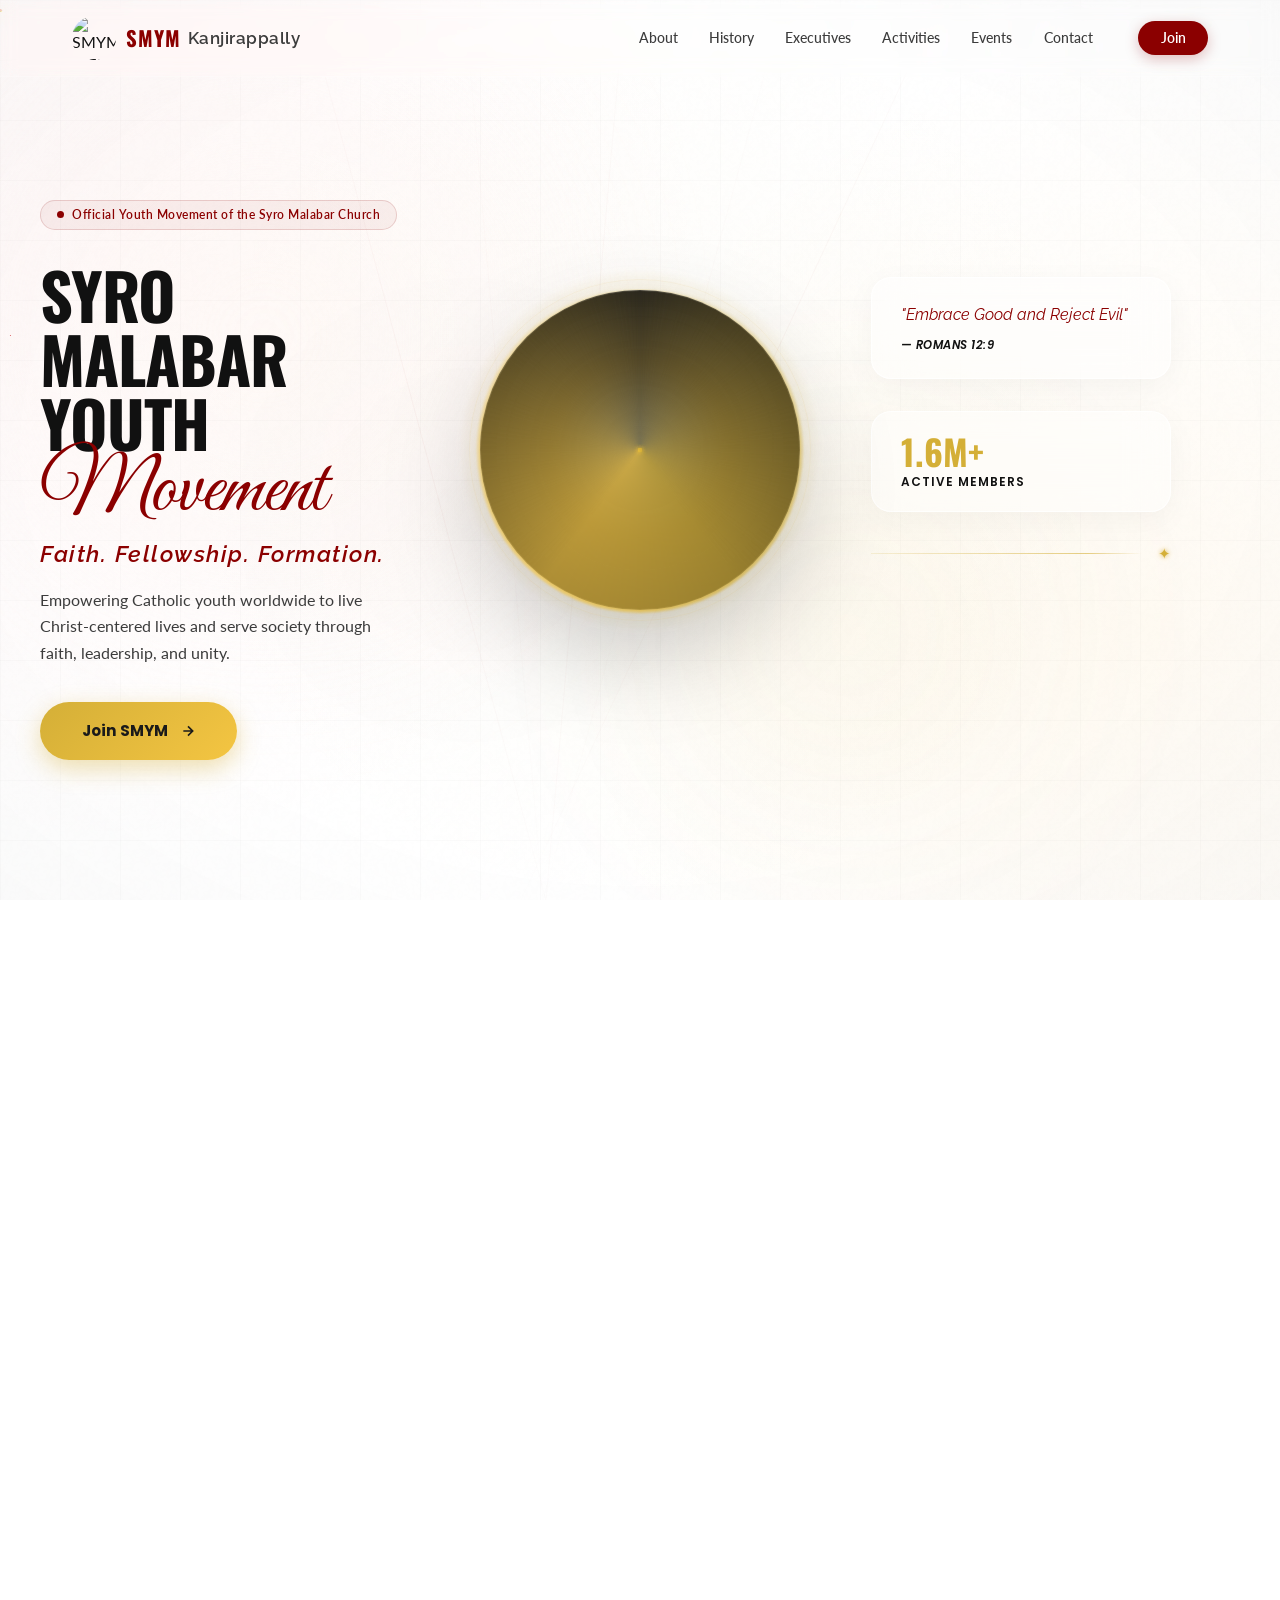
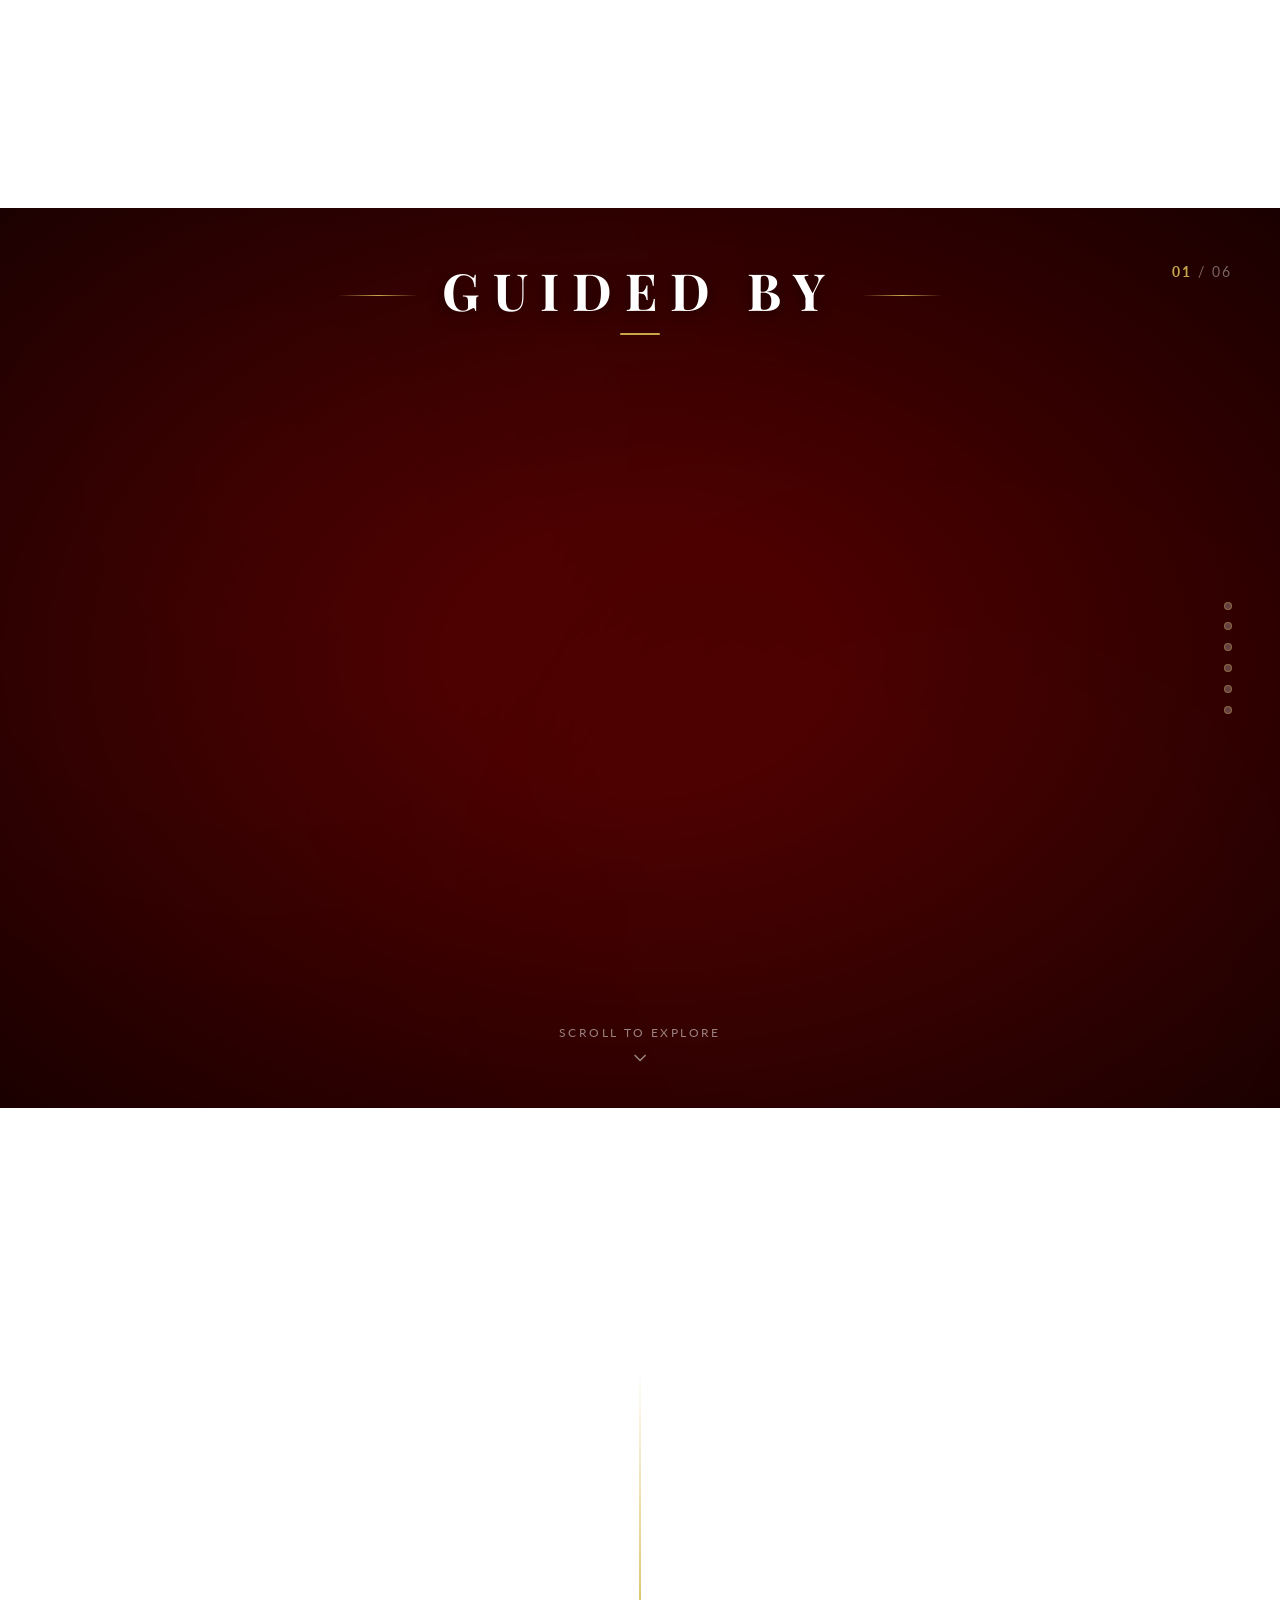
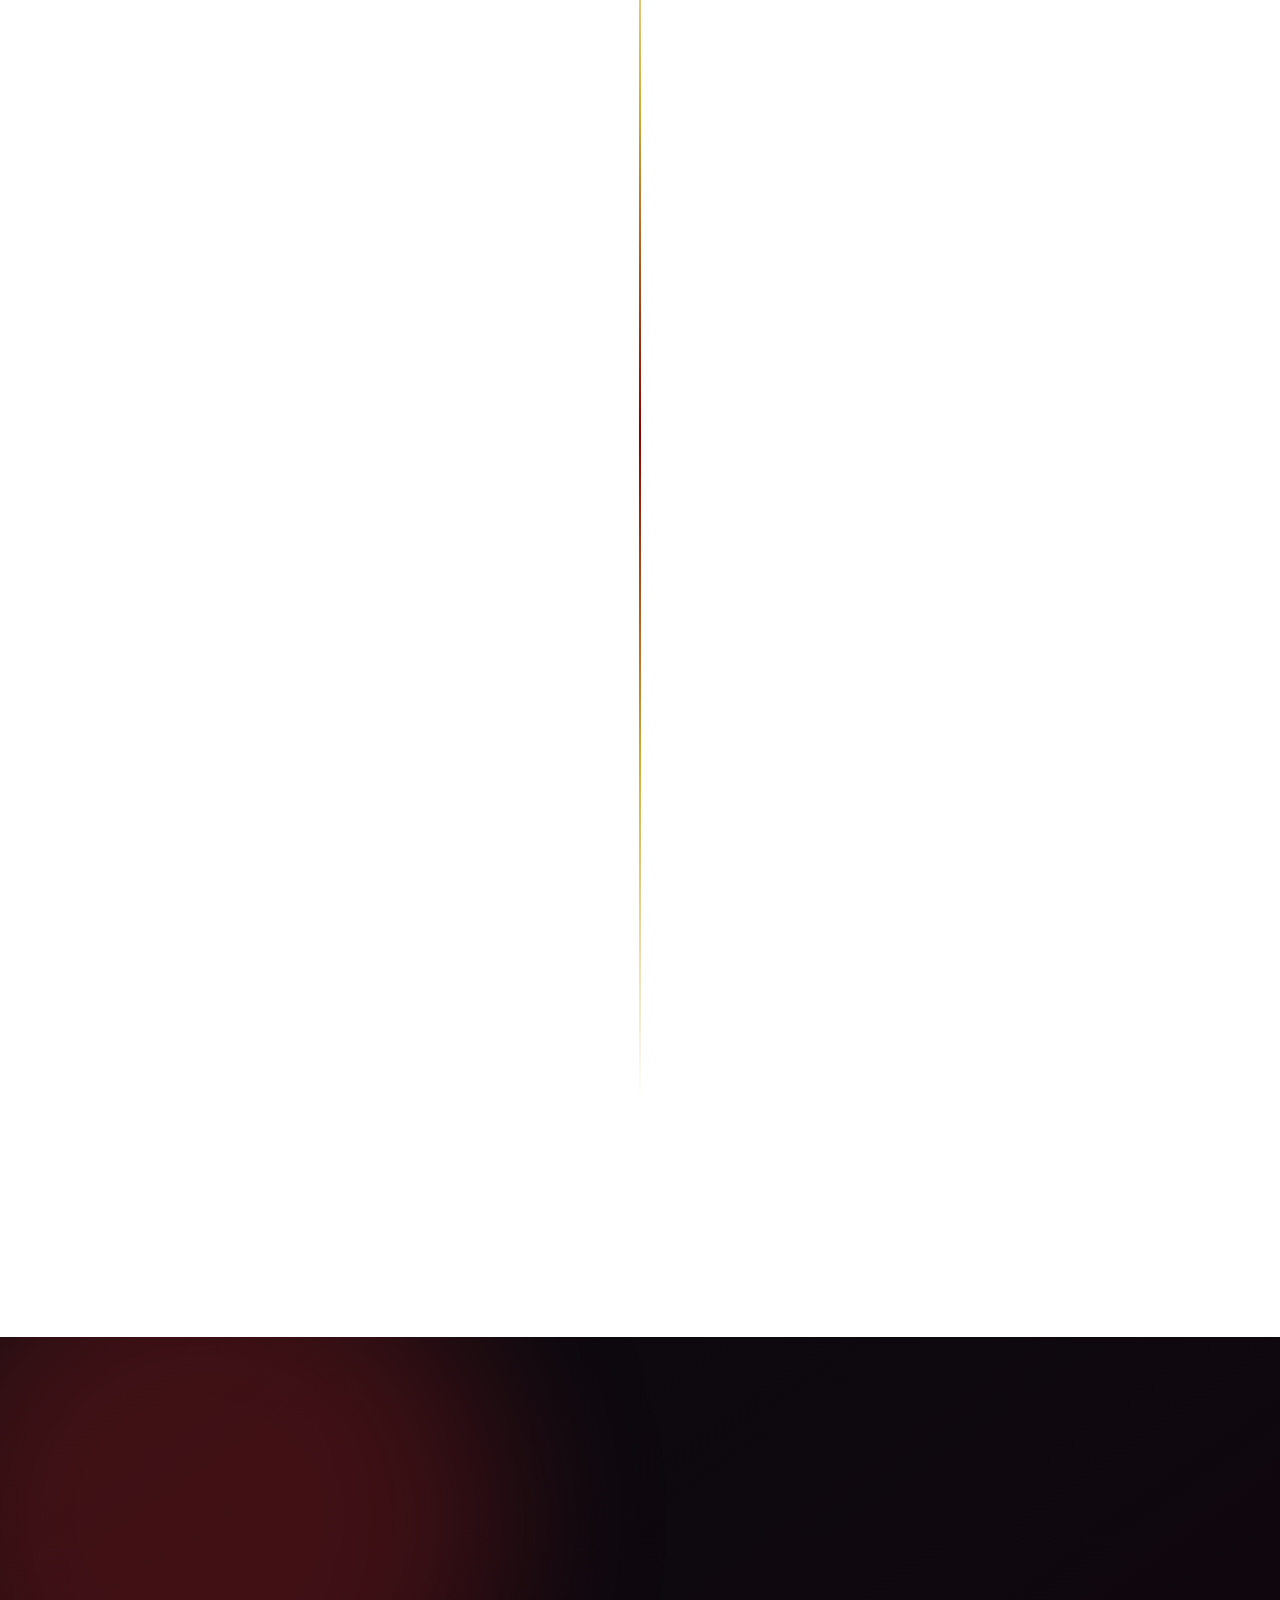
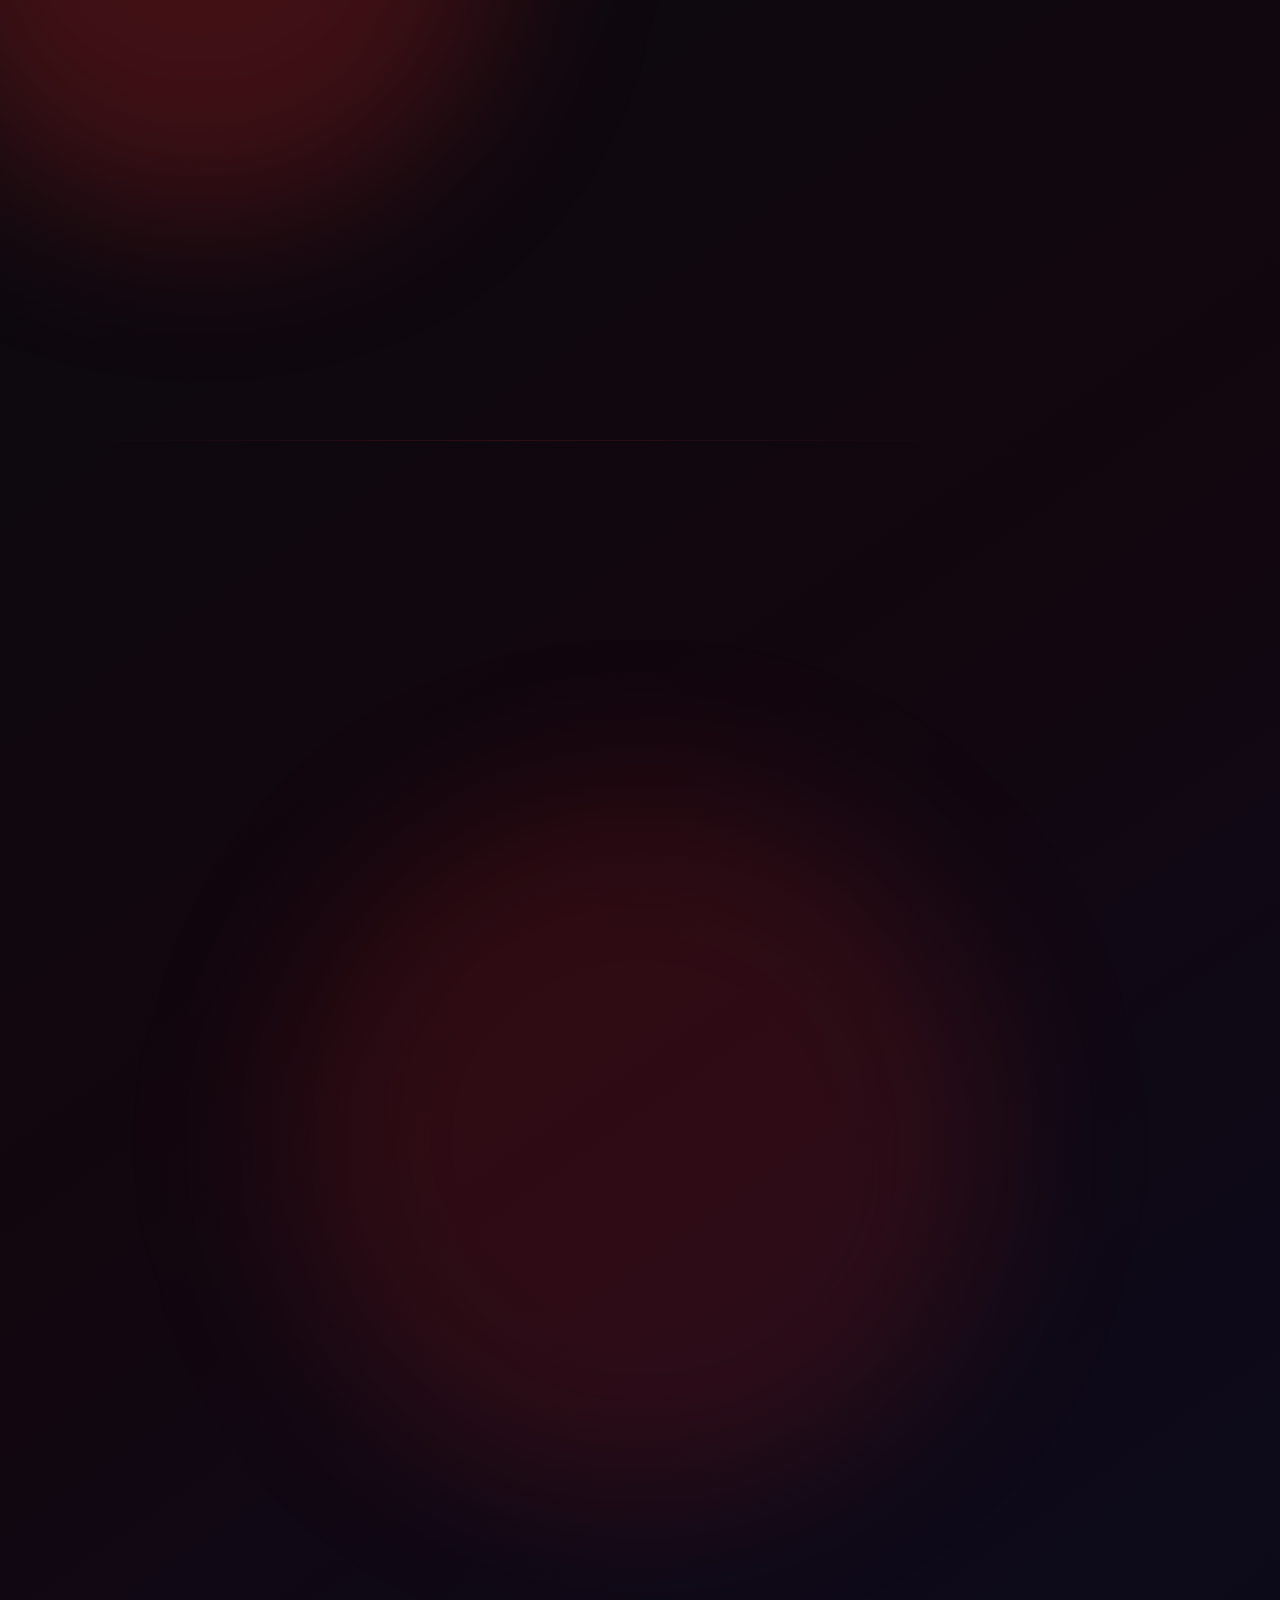
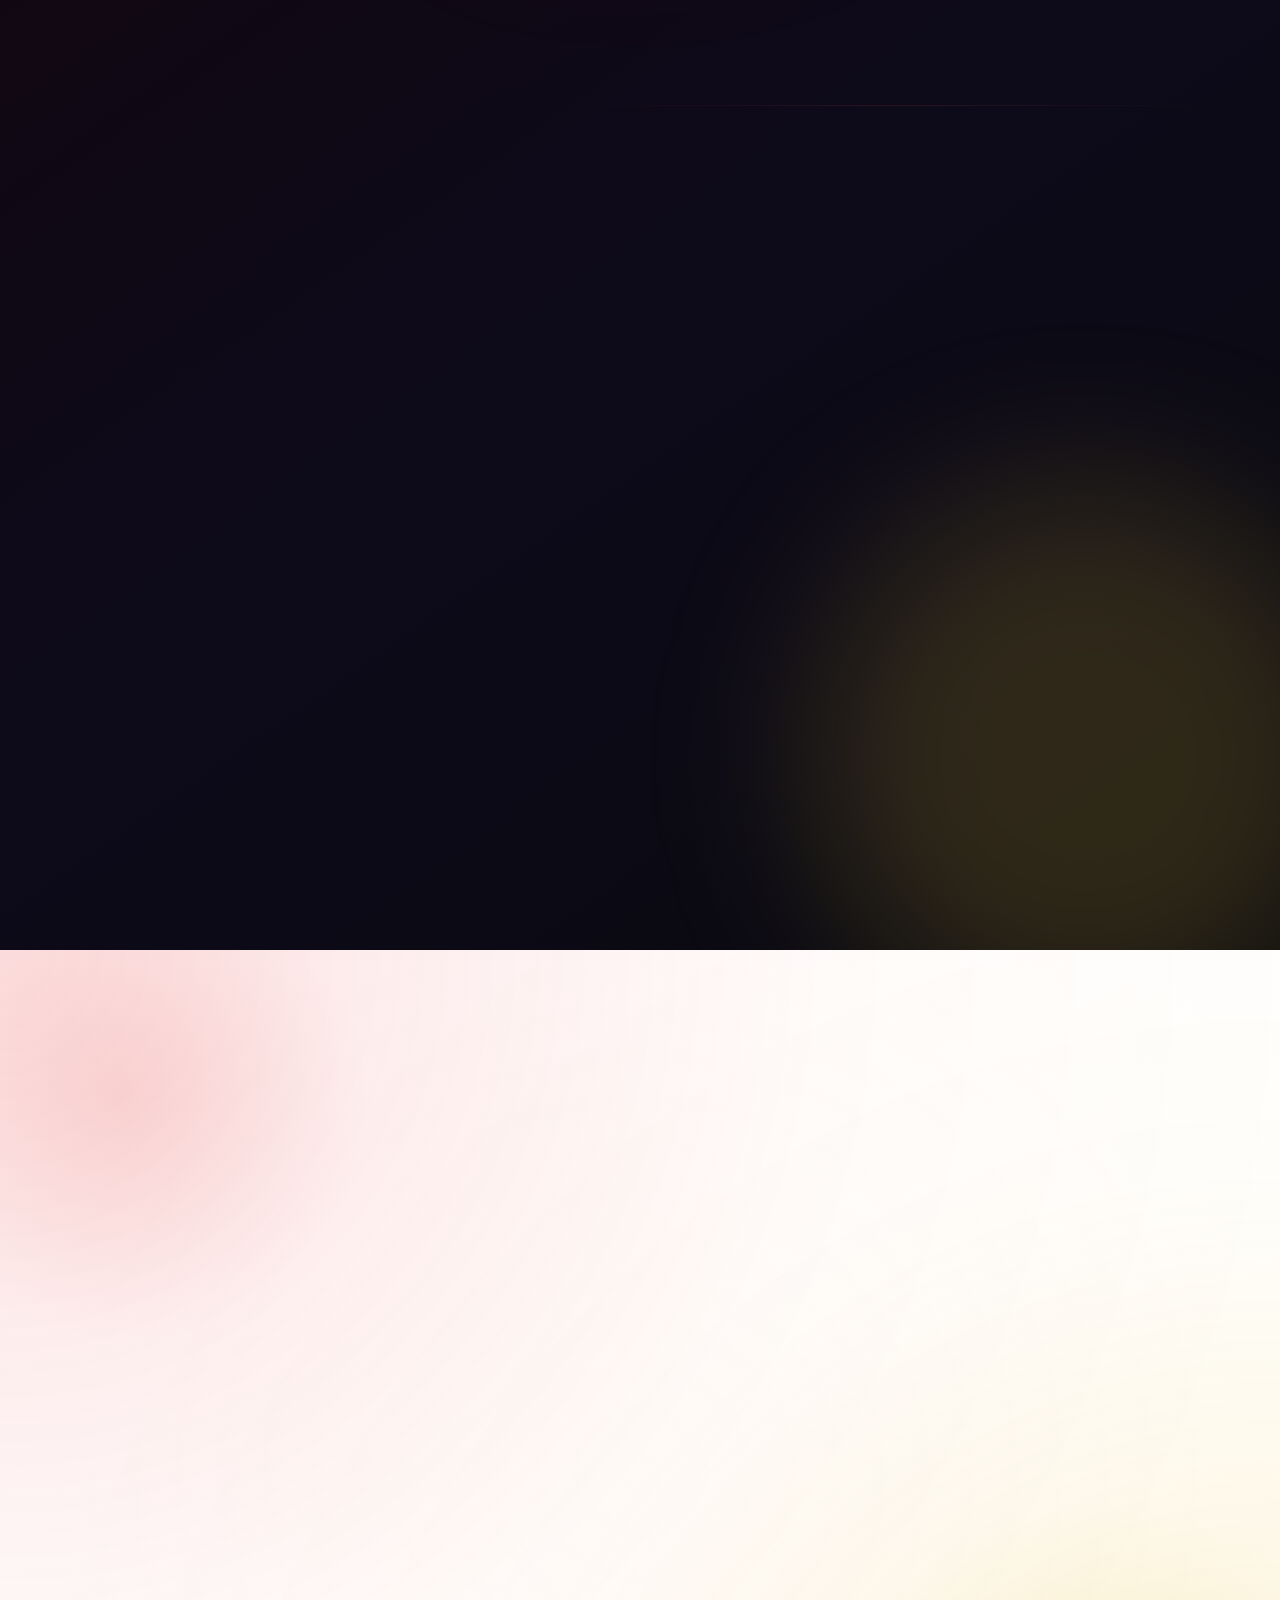
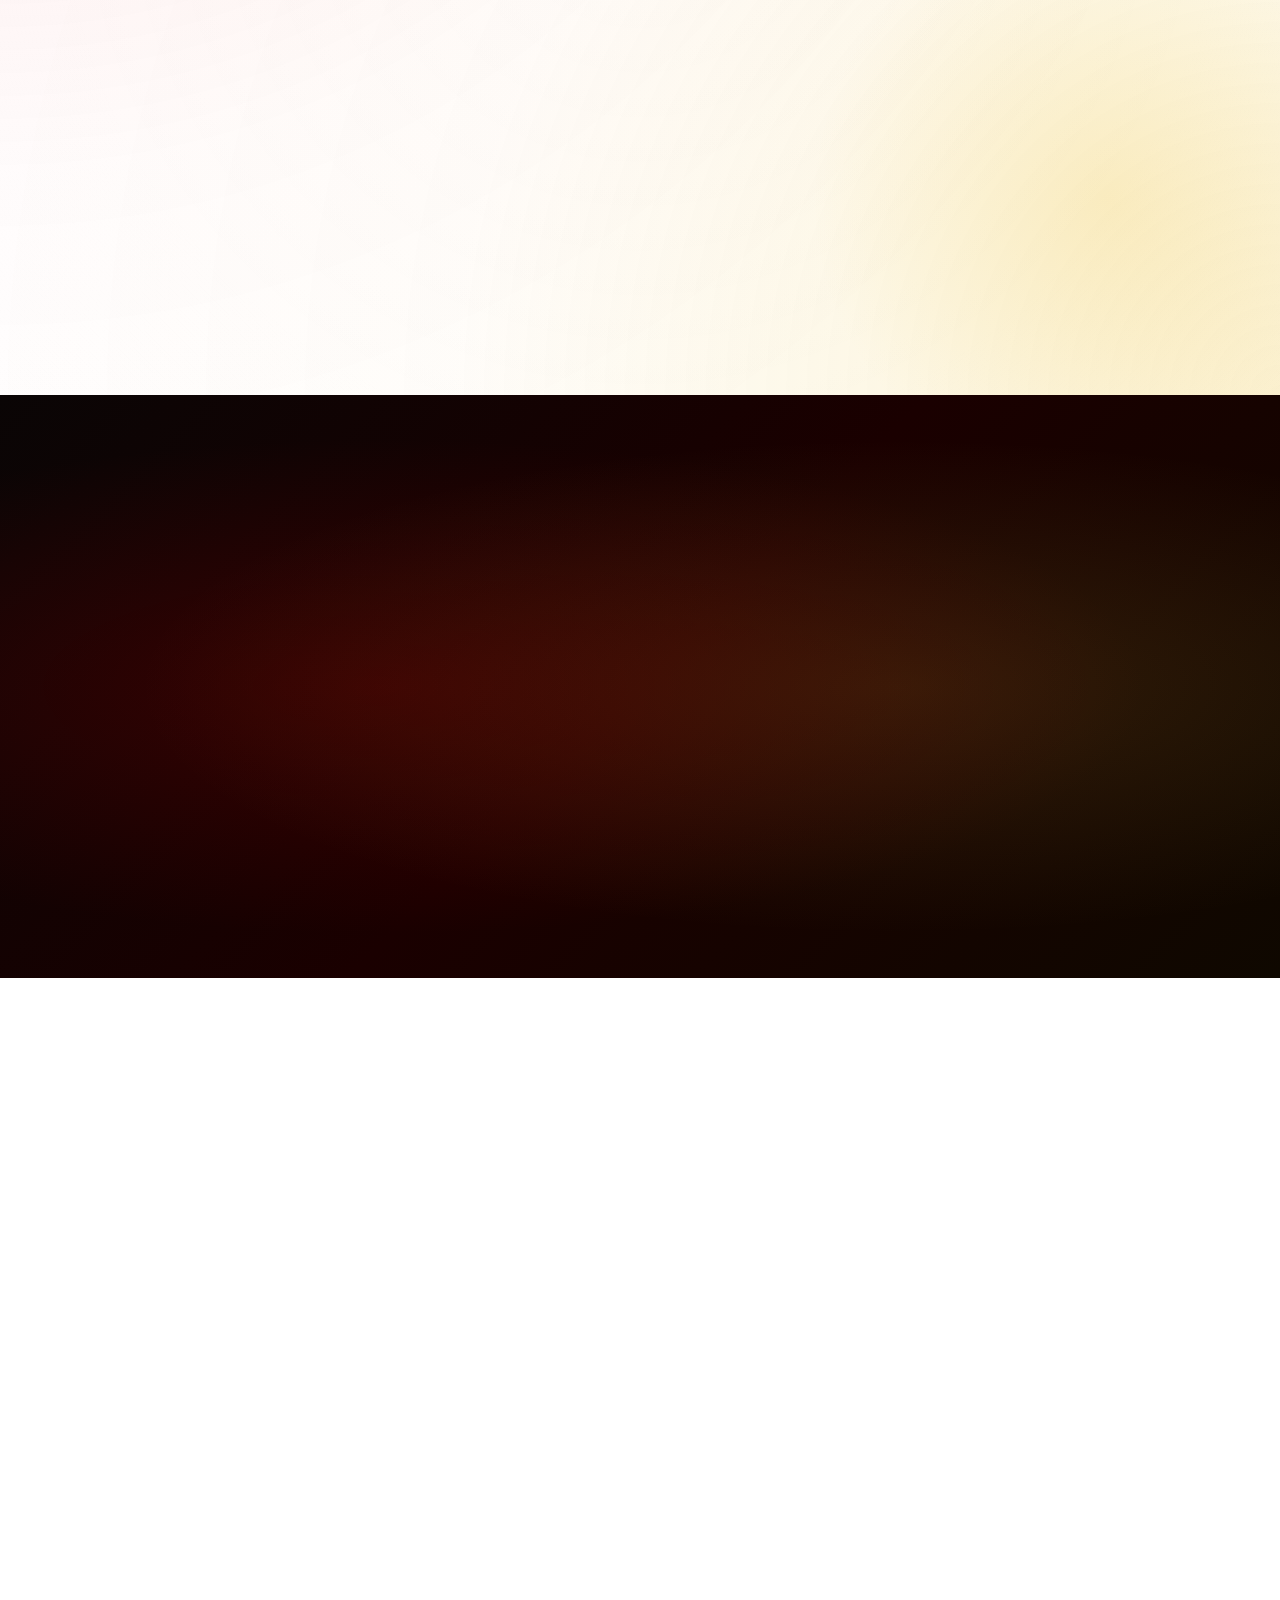
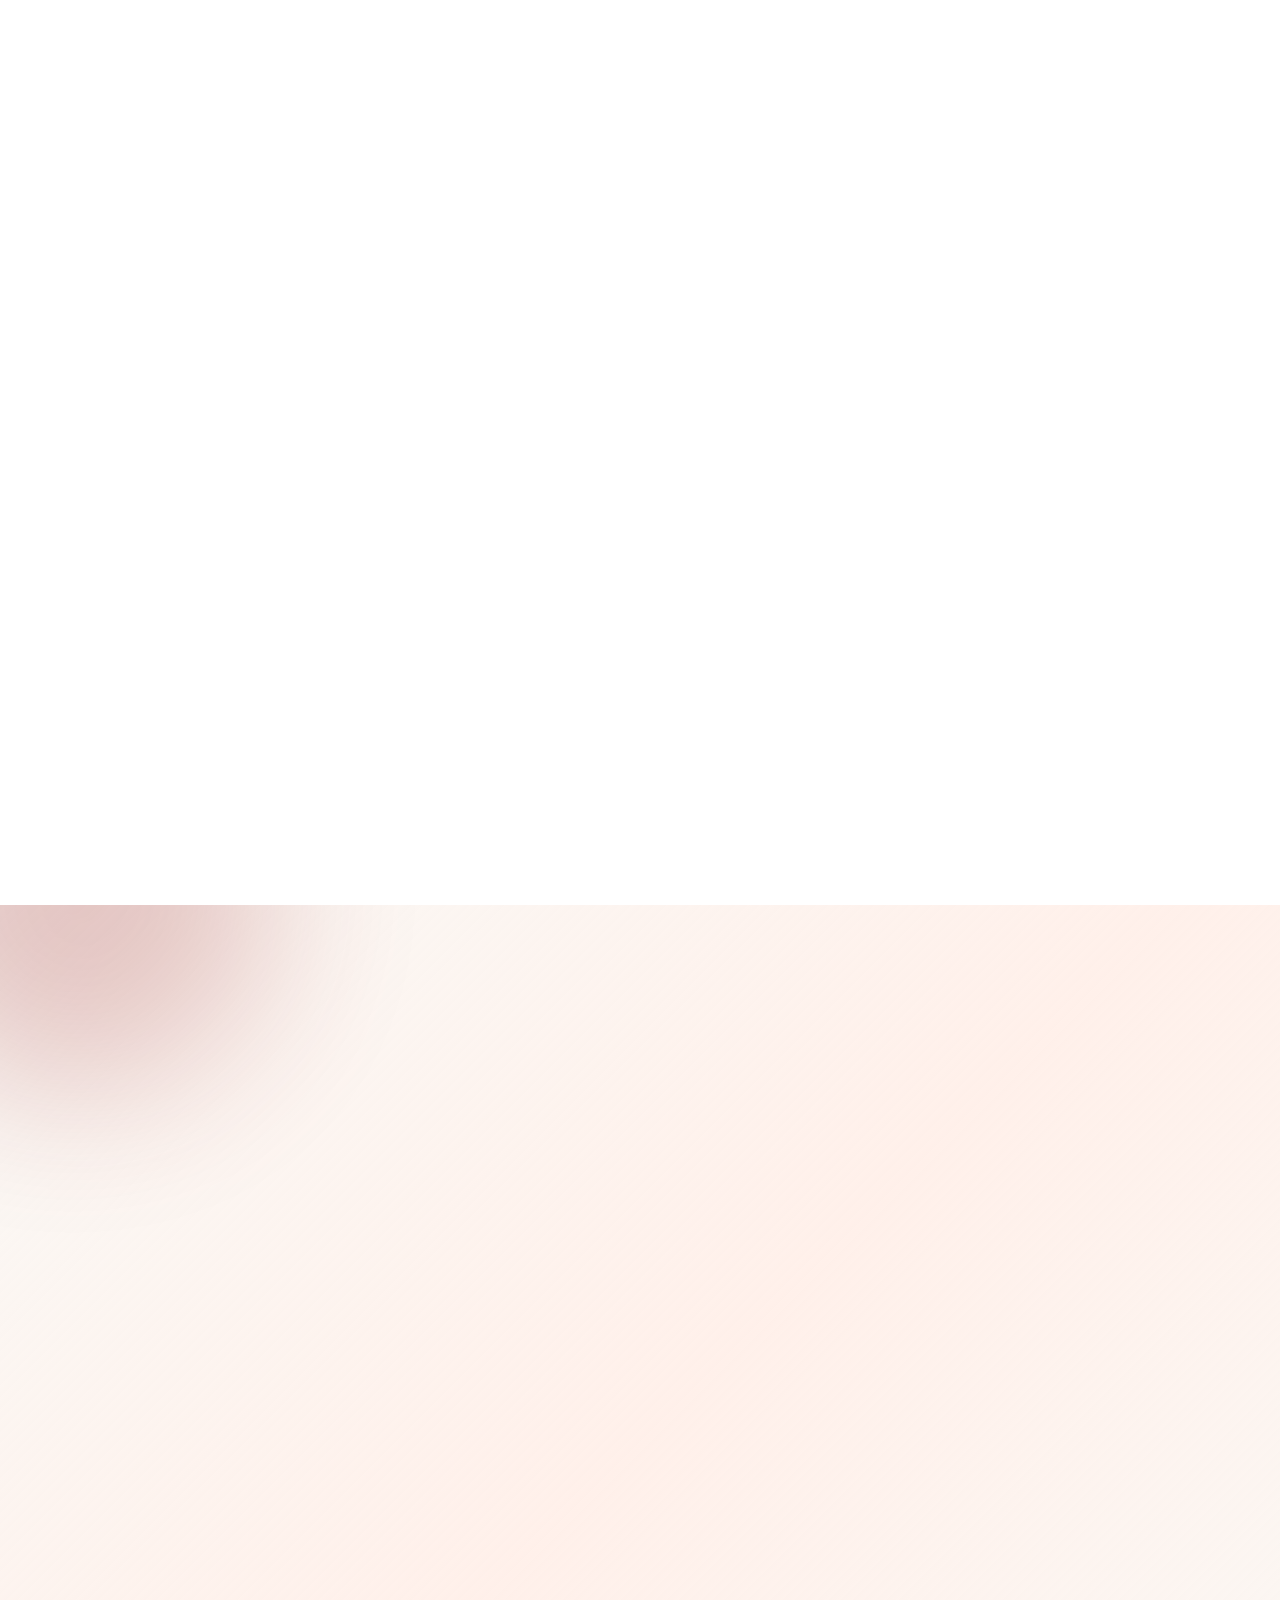
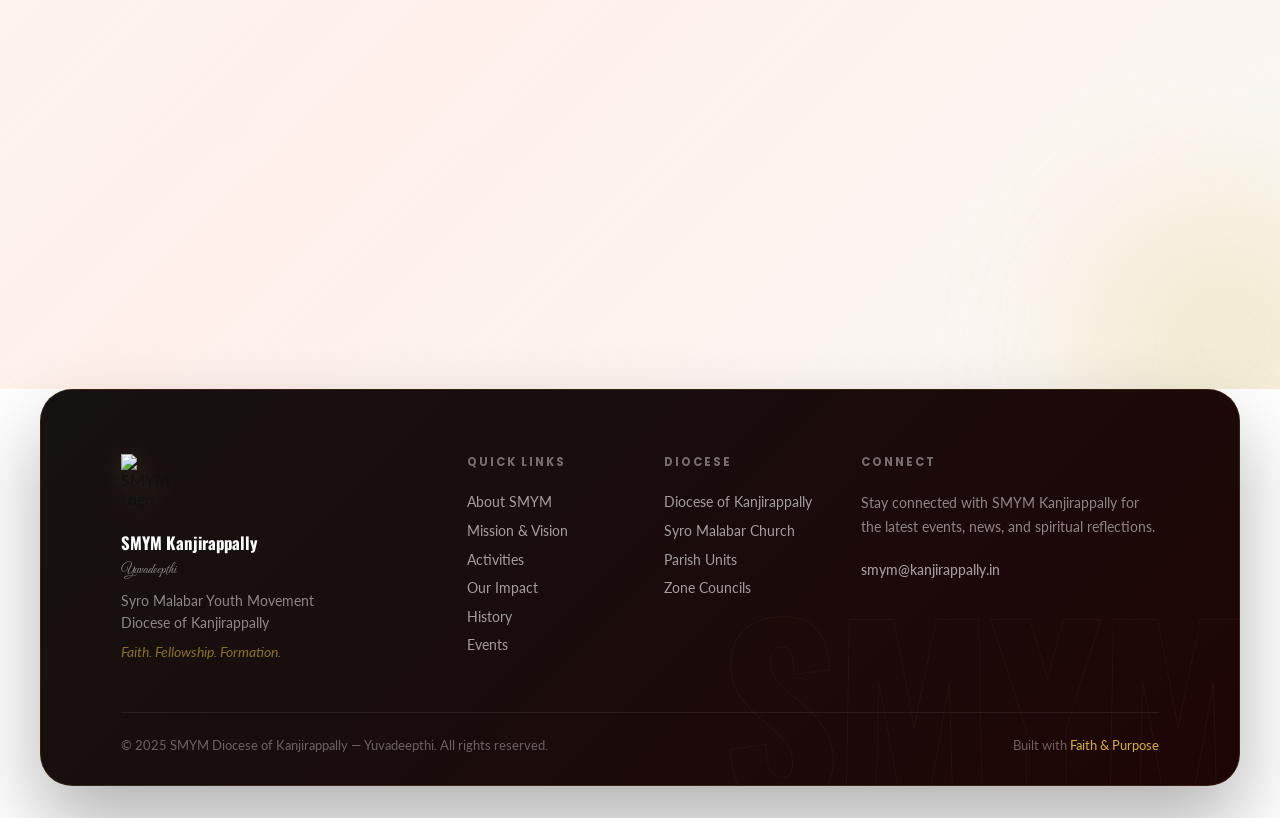
==== commit dc0bf8e9: "Guided by" ====
--- a/index.html
+++ b/index.html
@@ -12,14 +12,12 @@
     <!-- Preload Video for High-Performance instant rendering -->
     <link rel="preload" href="logo/logo.mp4" as="video" type="video/mp4">
 
-    <!-- Fonts -->
-    <link rel="preconnect" href="https://fonts.googleapis.com">
-    <link rel="preconnect" href="https://fonts.gstatic.com" crossorigin>
-    <!-- Requested fonts: Lato, Poppins, Raleway, Oswald, Roboto + Great Vibes accent -->
-    <link href="https://fonts.googleapis.com/css2?family=Lato:ital,wght@0,300;0,400;0,700;0,900;1,300;1,400;1,700&family=Poppins:ital,wght@0,300;0,400;0,500;0,600;0,700;0,800;1,300;1,400;1,600&family=Raleway:ital,wght@0,300;0,400;0,500;0,600;0,700;0,800;0,900;1,300;1,400;1,600;1,700&family=Oswald:wght@300;400;500;600;700&family=Roboto:ital,wght@0,300;0,400;0,500;0,700;1,300;1,400;1,500&family=Great+Vibes&display=swap" rel="stylesheet">
+    <!-- Requested fonts: Lato, Poppins, Raleway, Oswald, Roboto + Great Vibes accent + Playfair Display -->
+    <link href="https://fonts.googleapis.com/css2?family=Lato:ital,wght@0,300;0,400;0,700;0,900;1,300;1,400;1,700&family=Poppins:ital,wght@0,300;0,400;0,500;0,600;0,700;0,800;1,300;1,400;1,600&family=Raleway:ital,wght@0,300;0,400;0,500;0,600;0,700;0,800;0,900;1,300;1,400;1,600;1,700&family=Oswald:wght@300;400;500;600;700&family=Roboto:ital,wght@0,300;0,400;0,500;0,700;1,300;1,400;1,500&family=Great+Vibes&family=Playfair+Display:ital,wght@0,700;0,800;1,700&display=swap" rel="stylesheet">
 
     <!-- Stylesheet -->
     <link rel="stylesheet" href="css/style.css">
+    <link rel="stylesheet" href="css/guidedby.css">
 </head>
 <body>
 
@@ -285,6 +283,150 @@
 </section>
 
 <!-- ══════════════════════════════════════════
+  SECTION 2.5: LEADERSHIP SHOWCASE
+  Cinematic scroll-driven section.
+  600vh outer wrapper → 100vh sticky viewport.
+══════════════════════════════════════════ -->
+<section class="gls-outer" id="leadership-showcase">
+  <div class="gls-sticky">
+    <!-- Deep cinematic red background -->
+    <div class="gls-bg" aria-hidden="true"></div>
+    <div class="gls-smoke" aria-hidden="true">
+      <div class="gls-smoke-extra"></div>
+    </div>
+    
+    <!-- Title: DEDded By -->
+    <header class="gls-header" aria-label="Section: Guided By">
+      <div class="gls-header-inner">
+        <span class="gls-header-rule" aria-hidden="true"></span>
+        <h2 class="gls-header-title">GUIDED BY</h2>
+        <span class="gls-header-rule" aria-hidden="true"></span>
+      </div>
+    </header>
+
+    <!-- UI Elements -->
+    <div class="gls-counter" id="gls-counter" aria-hidden="true">
+      <span class="gls-counter-current">01</span>&nbsp;/&nbsp;06
+    </div>
+
+    <!-- Center Container for current leader layout -->
+    <div class="gls-container">
+      
+      <!-- Leader 0 (1.png - Bishop Emeritus) -->
+      <div class="gls-leader" data-index="0">
+        <div class="gls-leader-inner">
+          <div class="gls-left-media">
+            <img src="assets/Head/1.png" alt="Mar Mathew Arackal" class="gls-portrait">
+            <div class="gls-img-fade" aria-hidden="true"></div>
+          </div>
+          <div class="gls-right-content">
+            <span class="gls-designation">Bishop Emeritus</span>
+            <h3 class="gls-name">Mar Mathew Arackal</h3>
+            <p class="gls-greeting">"Keep the flame of faith alive in your hearts, serving the Church and society with zeal and humility."</p>
+          </div>
+        </div>
+      </div>
+
+      <!-- Leader 1 (2.png - Bishop) -->
+      <div class="gls-leader" data-index="1">
+        <div class="gls-leader-inner">
+          <div class="gls-left-media">
+            <img src="assets/Head/2.png" alt="Mar Jose Pulickal" class="gls-portrait">
+            <div class="gls-img-fade" aria-hidden="true"></div>
+          </div>
+          <div class="gls-right-content">
+            <span class="gls-designation">Bishop</span>
+            <h3 class="gls-name">Mar Jose Pulickal</h3>
+            <p class="gls-greeting">"My dear children, let your faith be active in love, standing firm in hope as you lead the movement of Christ."</p>
+          </div>
+        </div>
+      </div>
+
+      <!-- Leader 2 (3.png - Protosyncellus) -->
+      <div class="gls-leader" data-index="2">
+        <div class="gls-leader-inner">
+          <div class="gls-left-media">
+            <img src="assets/Head/3.png" alt="V. Rev. Dr. Joseph Vellamattam" class="gls-portrait">
+            <div class="gls-img-fade" aria-hidden="true"></div>
+          </div>
+          <div class="gls-right-content">
+            <span class="gls-designation">Protosyncellus</span>
+            <h3 class="gls-name">V. Rev. Dr. Joseph Vellamattam</h3>
+            <p class="gls-greeting">"Nurturing the spiritual formation of the youth to become pillars of faith and beacons of light in society."</p>
+          </div>
+        </div>
+      </div>
+
+      <!-- Leader 3 (4.png - Syncellus) -->
+      <div class="gls-leader" data-index="3">
+        <div class="gls-leader-inner">
+          <div class="gls-left-media">
+            <img src="assets/Head/4.png" alt="V. Rev. Fr. Boby Alex Mannamplackal" class="gls-portrait">
+            <div class="gls-img-fade" aria-hidden="true"></div>
+          </div>
+          <div class="gls-right-content">
+            <span class="gls-designation">Syncellus</span>
+            <h3 class="gls-name">V. Rev. Fr. Boby Alex Mannamplackal</h3>
+            <p class="gls-greeting">"Encouraging a life of dedicated service, faithful discipleship, and unwavering commitment to the Gospel."</p>
+          </div>
+        </div>
+      </div>
+
+      <!-- Leader 4 (5.png - Syncellus) -->
+      <div class="gls-leader" data-index="4">
+        <div class="gls-leader-inner">
+          <div class="gls-left-media">
+            <img src="assets/Head/5.png" alt="V. Rev. Dr. Sebastian Kollamkunnel" class="gls-portrait">
+            <div class="gls-img-fade" aria-hidden="true"></div>
+          </div>
+          <div class="gls-right-content">
+            <span class="gls-designation">Syncellus</span>
+            <h3 class="gls-name">V. Rev. Dr. Sebastian Kollamkunnel</h3>
+            <p class="gls-greeting">"Inspiring young minds to embrace fellowship, build strong pastoral relationships, and active community participation."</p>
+          </div>
+        </div>
+      </div>
+
+      <!-- Leader 5 (6.png - Vice Chancellor) -->
+      <div class="gls-leader" data-index="5">
+        <div class="gls-leader-inner">
+          <div class="gls-left-media">
+            <img src="assets/Head/6.png" alt="V. Rev. Dr. Mathew Souriamkuzhi" class="gls-portrait">
+            <div class="gls-img-fade" aria-hidden="true"></div>
+          </div>
+          <div class="gls-right-content">
+            <span class="gls-designation">Vice Chancellor</span>
+            <h3 class="gls-name">V. Rev. Dr. Mathew Souriamkuzhi</h3>
+            <p class="gls-greeting">"Guiding our youth with administrative excellence, spiritual discipline, and wisdom, fostering a generation rooted in truth."</p>
+          </div>
+        </div>
+      </div>
+
+    </div>
+
+    <!-- Progress dots -->
+    <div class="gls-progress" aria-hidden="true" id="gls-progress">
+      <span class="gls-dot" data-s="0"></span>
+      <span class="gls-dot" data-s="1"></span>
+      <span class="gls-dot" data-s="2"></span>
+      <span class="gls-dot" data-s="3"></span>
+      <span class="gls-dot" data-s="4"></span>
+      <span class="gls-dot" data-s="5"></span>
+    </div>
+
+    <!-- Scroll hint -->
+    <div class="gls-scroll-hint" id="gls-scroll-hint" aria-hidden="true">
+      <span>Scroll to Explore</span>
+      <svg viewBox="0 0 24 24" fill="none" stroke="currentColor" stroke-width="2" stroke-linecap="round" stroke-linejoin="round">
+        <polyline points="6 9 12 15 18 9"></polyline>
+      </svg>
+    </div>
+
+  </div>
+</section>
+
+
+<!-- ══════════════════════════════════════════
   SECTION 3: HISTORY (Timeline)
   ══════════════════════════════════════════ -->
 <section class="section timeline-section" id="timeline">
@@ -945,5 +1087,6 @@
 <script src="js/video-controller.js"></script>
 <script src="js/particles.js"></script>
 <script src="js/script.js"></script>
+<script src="js/guidedby.js"></script>
 </body>
 </html>
--- a/css/guidedby.css
+++ b/css/guidedby.css
@@ -0,0 +1,401 @@
+/* ============================================================
+   GUIDED BY — Cinematic Scroll Leadership Showcase
+   Fully scoped to .gls-* namespace.
+   ============================================================ */
+
+.gls-outer {
+  position: relative;
+  height: 100vh;
+  width: 100%;
+  isolation: isolate;
+  background-color: #0d0000;
+}
+
+.gls-sticky {
+  position: sticky;
+  top: 0;
+  left: 0;
+  width: 100%;
+  height: 100vh;
+  overflow: hidden;
+  display: flex;
+  flex-direction: column;
+  justify-content: center;
+  align-items: center;
+}
+
+/* Cinematic Background with Deep Red */
+.gls-bg {
+  position: absolute;
+  inset: 0;
+  z-index: 1;
+  background: 
+    radial-gradient(ellipse 75% 75% at 50% 50%, transparent 20%, rgba(0, 0, 0, 0.7) 100%),
+    #4b0000;
+  pointer-events: none;
+}
+
+/* Subtle moving smoke overlay */
+.gls-smoke {
+  position: absolute;
+  inset: 0;
+  z-index: 2;
+  pointer-events: none;
+  opacity: 0.15;
+  mix-blend-mode: screen;
+}
+
+.gls-smoke::before,
+.gls-smoke::after,
+.gls-smoke-extra {
+  content: '';
+  position: absolute;
+  border-radius: 50%;
+  filter: blur(100px);
+  will-change: transform, opacity;
+}
+
+.gls-smoke::before {
+  width: 80vw;
+  height: 80vh;
+  background: radial-gradient(circle, rgba(255, 60, 60, 0.15) 0%, transparent 70%);
+  top: -10%;
+  left: -20%;
+  animation: glsSmokeDrift1 30s ease-in-out infinite alternate;
+}
+
+.gls-smoke::after {
+  width: 70vw;
+  height: 70vh;
+  background: radial-gradient(circle, rgba(180, 20, 20, 0.12) 0%, transparent 75%);
+  bottom: -15%;
+  right: -10%;
+  animation: glsSmokeDrift2 35s ease-in-out infinite alternate;
+}
+
+.gls-smoke-extra {
+  width: 60vw;
+  height: 60vh;
+  background: radial-gradient(circle, rgba(230, 40, 40, 0.1) 0%, transparent 65%);
+  top: 30%;
+  left: 25%;
+  animation: glsSmokeDrift3 25s ease-in-out infinite alternate;
+}
+
+@keyframes glsSmokeDrift1 {
+  0% { transform: translate(0, 0) scale(1); opacity: 0.5; }
+  50% { transform: translate(5vw, 5vh) scale(1.1); opacity: 0.8; }
+  100% { transform: translate(-3vw, 8vh) scale(0.95); opacity: 0.4; }
+}
+
+@keyframes glsSmokeDrift2 {
+  0% { transform: translate(0, 0) scale(1); opacity: 0.4; }
+  50% { transform: translate(-4vw, -6vh) scale(1.15); opacity: 0.7; }
+  100% { transform: translate(6vw, 4vh) scale(0.9); opacity: 0.3; }
+}
+
+@keyframes glsSmokeDrift3 {
+  0% { transform: translate(0, 0) scale(1); opacity: 0.3; }
+  50% { transform: translate(6vw, -3vh) scale(1.08); opacity: 0.6; }
+  100% { transform: translate(-4vw, 5vh) scale(0.92); opacity: 0.2; }
+}
+
+/* Header */
+.gls-header {
+  position: absolute;
+  top: 0;
+  left: 0;
+  right: 0;
+  z-index: 10;
+  padding: 3rem 0;
+  text-align: center;
+  pointer-events: none;
+}
+
+.gls-header-inner {
+  display: flex;
+  align-items: center;
+  justify-content: center;
+  gap: 1.5rem;
+}
+
+.gls-header-rule {
+  display: block;
+  width: 80px;
+  height: 1px;
+  background: linear-gradient(90deg, transparent, #c9a84c, transparent);
+}
+
+.gls-header-title {
+  font-family: 'Playfair Display', 'Georgia', serif;
+  font-size: clamp(2rem, 4vw, 3.5rem);
+  font-weight: 700;
+  letter-spacing: 0.25em;
+  color: #ffffff;
+  margin: 0;
+  text-shadow: 0 4px 15px rgba(0, 0, 0, 0.5);
+}
+
+.gls-header-title::after {
+  content: '';
+  display: block;
+  width: 40px;
+  height: 2px;
+  background: #c9a84c;
+  margin: 0.6rem auto 0;
+  border-radius: 1px;
+}
+
+/* Layout Container */
+.gls-container {
+  position: relative;
+  width: 95%;
+  max-width: 1400px;
+  height: 85vh;
+  z-index: 5;
+  display: flex;
+  justify-content: center;
+  align-items: center;
+  margin-top: 2vh;
+}
+
+/* Leader Layer */
+.gls-leader {
+  position: absolute;
+  inset: 0;
+  opacity: 0;
+  pointer-events: none;
+  display: flex;
+  align-items: center;
+  will-change: transform, opacity;
+}
+
+.gls-leader-inner {
+  display: flex;
+  width: 100%;
+  height: 100%;
+  align-items: center;
+}
+/* Left Media Container */
+.gls-left-media {
+  flex: 1.3;
+  height: 100%;
+  display: flex;
+  justify-content: center;
+  align-items: flex-end;
+  position: relative;
+  will-change: transform, opacity;
+}
+
+.gls-portrait {
+  height: 100%;
+  max-height: 80vh;
+  max-width: 100%;
+  object-fit: contain;
+  object-position: bottom center;
+  filter: drop-shadow(0 -5px 25px rgba(0, 0, 0, 0.4));
+  user-select: none;
+  pointer-events: none;
+}
+
+/* Red Gradient Bottom Fade */
+.gls-img-fade {
+  position: absolute;
+  bottom: 0;
+  left: 0;
+  right: 0;
+  height: 30%;
+  background: linear-gradient(to top, #4b0000 0%, rgba(75, 0, 0, 0.85) 30%, transparent 100%);
+  z-index: 3;
+  pointer-events: none;
+}
+
+/* Right Content Container */
+.gls-right-content {
+  flex: 0.7;
+  display: flex;
+  flex-direction: column;
+  justify-content: center;
+  align-items: flex-start;
+  padding-left: 5%;
+  color: #ffffff;
+  z-index: 4;
+  will-change: transform, opacity;
+}
+
+.gls-designation {
+  font-family: 'Lato', 'Roboto', sans-serif;
+  font-size: clamp(0.75rem, 1.5vw, 1rem);
+  font-weight: 600;
+  letter-spacing: 0.2em;
+  color: #c9a84c;
+  text-transform: uppercase;
+  margin-bottom: 0.75rem;
+}
+
+.gls-name {
+  font-family: 'Playfair Display', 'Georgia', serif;
+  font-size: clamp(1.8rem, 3.2vw, 3rem);
+  font-weight: 700;
+  line-height: 1.25;
+  color: #ffffff;
+  margin: 0 0 1.5rem 0;
+  text-shadow: 0 2px 10px rgba(0, 0, 0, 0.4);
+}
+
+.gls-greeting {
+  font-family: 'Raleway', 'Poppins', sans-serif;
+  font-size: clamp(0.9rem, 1.8vw, 1.25rem);
+  font-weight: 400;
+  line-height: 1.6;
+  color: rgba(255, 255, 255, 0.85);
+  margin: 0;
+  font-style: italic;
+  position: relative;
+  padding-left: 1.5rem;
+  border-left: 2px solid rgba(201, 168, 76, 0.4);
+}
+
+/* UI Elements: Progress & Counter */
+.gls-progress {
+  position: absolute;
+  right: 3rem;
+  top: 50%;
+  transform: translateY(-50%);
+  z-index: 10;
+  display: flex;
+  flex-direction: column;
+  gap: 0.8rem;
+  pointer-events: none;
+}
+
+.gls-dot {
+  display: block;
+  width: 8px;
+  height: 8px;
+  border-radius: 50%;
+  background: rgba(255, 255, 255, 0.25);
+  border: 1px solid rgba(201, 168, 76, 0.4);
+  transition: all 0.4s cubic-bezier(0.25, 1, 0.5, 1);
+}
+
+.gls-dot.gls-dot-active {
+  background: #c9a84c;
+  transform: scale(1.4);
+  border-color: #c9a84c;
+  box-shadow: 0 0 8px rgba(201, 168, 76, 0.6);
+}
+
+.gls-counter {
+  position: absolute;
+  top: 3.5rem;
+  right: 3rem;
+  z-index: 10;
+  font-family: 'Lato', monospace, sans-serif;
+  font-size: 0.85rem;
+  letter-spacing: 0.15em;
+  color: rgba(255, 255, 255, 0.4);
+}
+
+.gls-counter-current {
+  color: #c9a84c;
+  font-weight: 700;
+}
+
+.gls-scroll-hint {
+  position: absolute;
+  bottom: 2.5rem;
+  left: 50%;
+  transform: translateX(-50%);
+  z-index: 10;
+  display: flex;
+  flex-direction: column;
+  align-items: center;
+  gap: 0.5rem;
+  color: rgba(255, 255, 255, 0.5);
+  font-family: 'Lato', sans-serif;
+  font-size: 0.75rem;
+  text-transform: uppercase;
+  letter-spacing: 0.2em;
+}
+
+.gls-scroll-hint svg {
+  width: 20px;
+  height: 20px;
+  animation: glsArrowBounce 2s infinite ease-in-out;
+}
+
+@keyframes glsArrowBounce {
+  0%, 100% { transform: translateY(0); opacity: 0.5; }
+  50% { transform: translateY(5px); opacity: 1; }
+}
+
+/* ============================================================
+   RESPONSIVE DESIGN
+   ============================================================ */
+
+@media (max-width: 1024px) {
+  .gls-container {
+    height: 85vh;
+  }
+  
+  .gls-leader-inner {
+    flex-direction: column;
+    justify-content: center;
+  }
+
+  .gls-left-media {
+    flex: 1.1;
+    width: 100%;
+    align-items: flex-end;
+  }
+
+  .gls-portrait {
+    max-height: 52vh;
+  }
+
+  .gls-right-content {
+    flex: 0.9;
+    width: 100%;
+    padding-left: 0;
+    align-items: center;
+    text-align: center;
+    justify-content: flex-start;
+    padding-top: 2rem;
+  }
+
+  .gls-greeting {
+    padding-left: 0;
+    border-left: none;
+    border-top: 1px solid rgba(201, 168, 76, 0.3);
+    padding-top: 1rem;
+    max-width: 600px;
+  }
+}
+
+@media (max-width: 600px) {
+  .gls-header {
+    padding: 2rem 0;
+  }
+  
+  .gls-portrait {
+    max-height: 45vh;
+  }
+
+  .gls-right-content {
+    padding-top: 1rem;
+  }
+
+  .gls-name {
+    margin-bottom: 0.75rem;
+  }
+
+  .gls-progress,
+  .gls-counter {
+    right: 1.5rem;
+  }
+  
+  .gls-counter {
+    top: 2rem;
+  }
+}
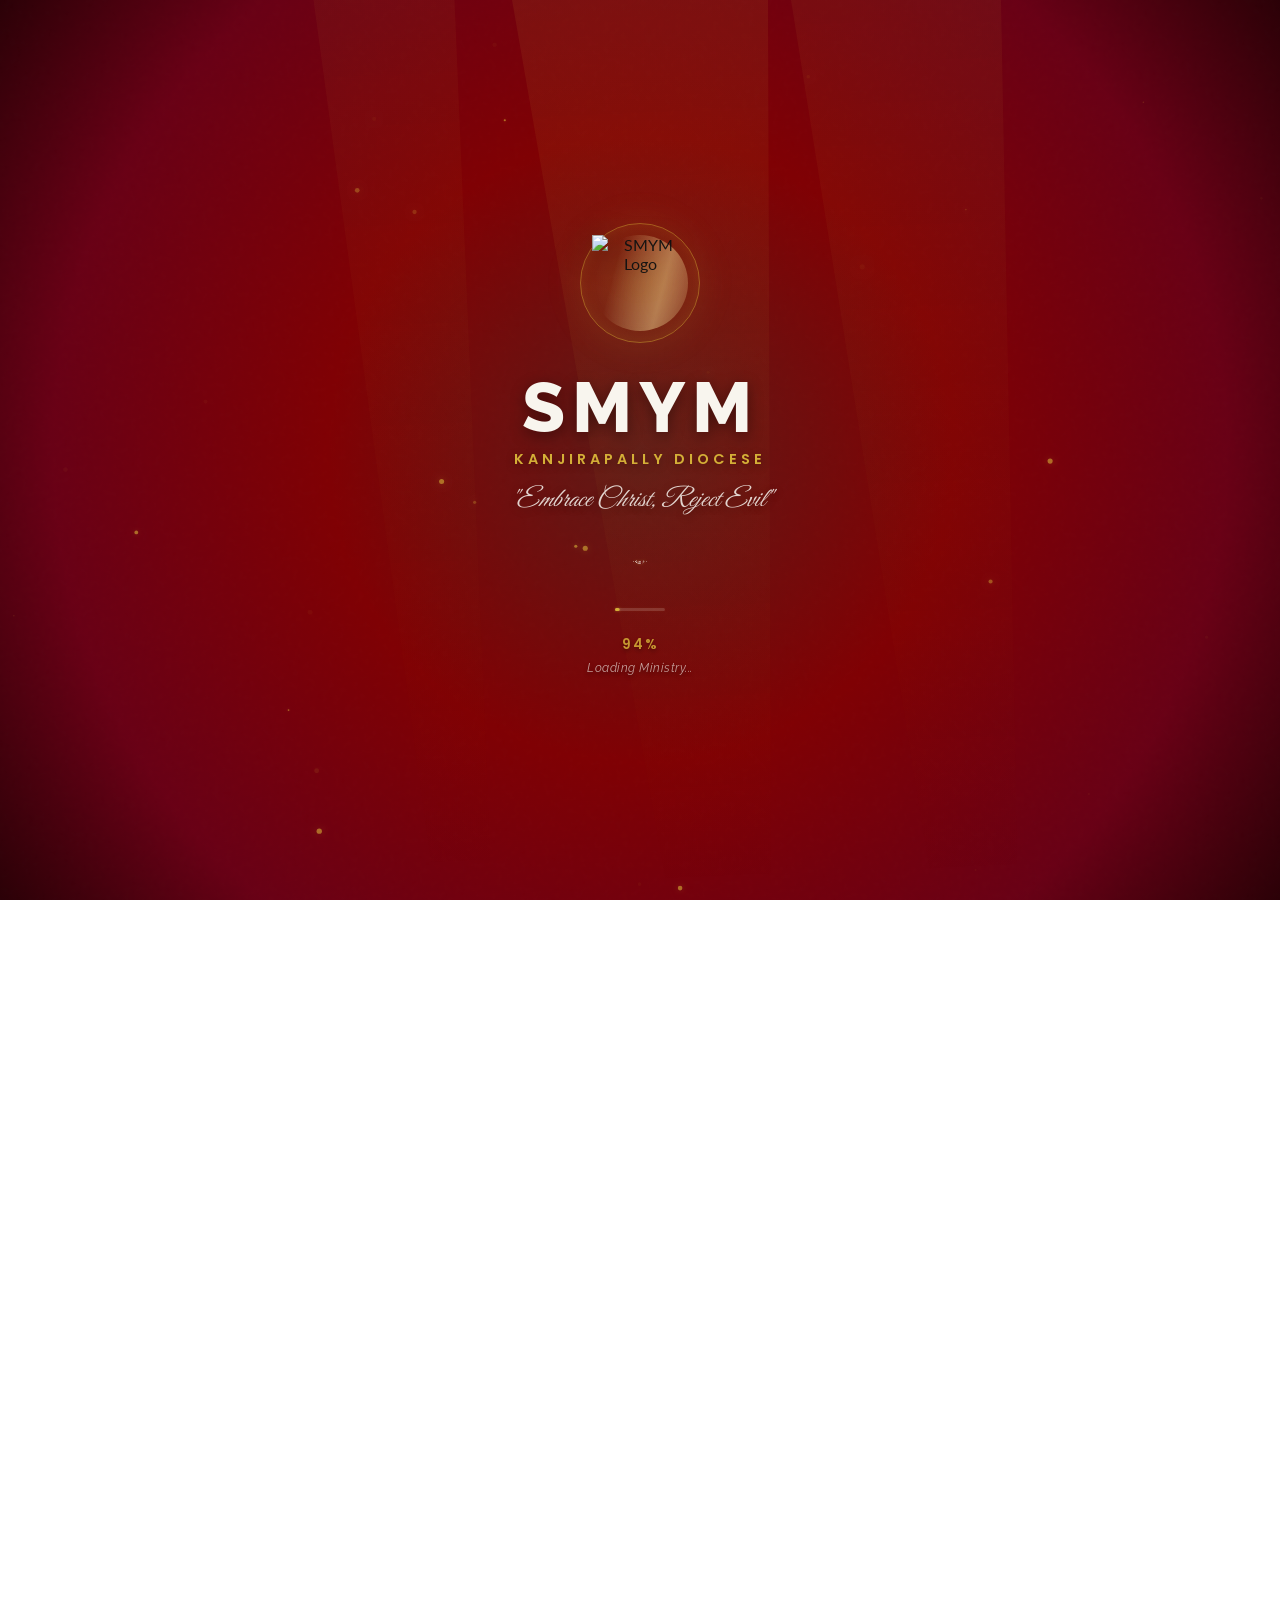
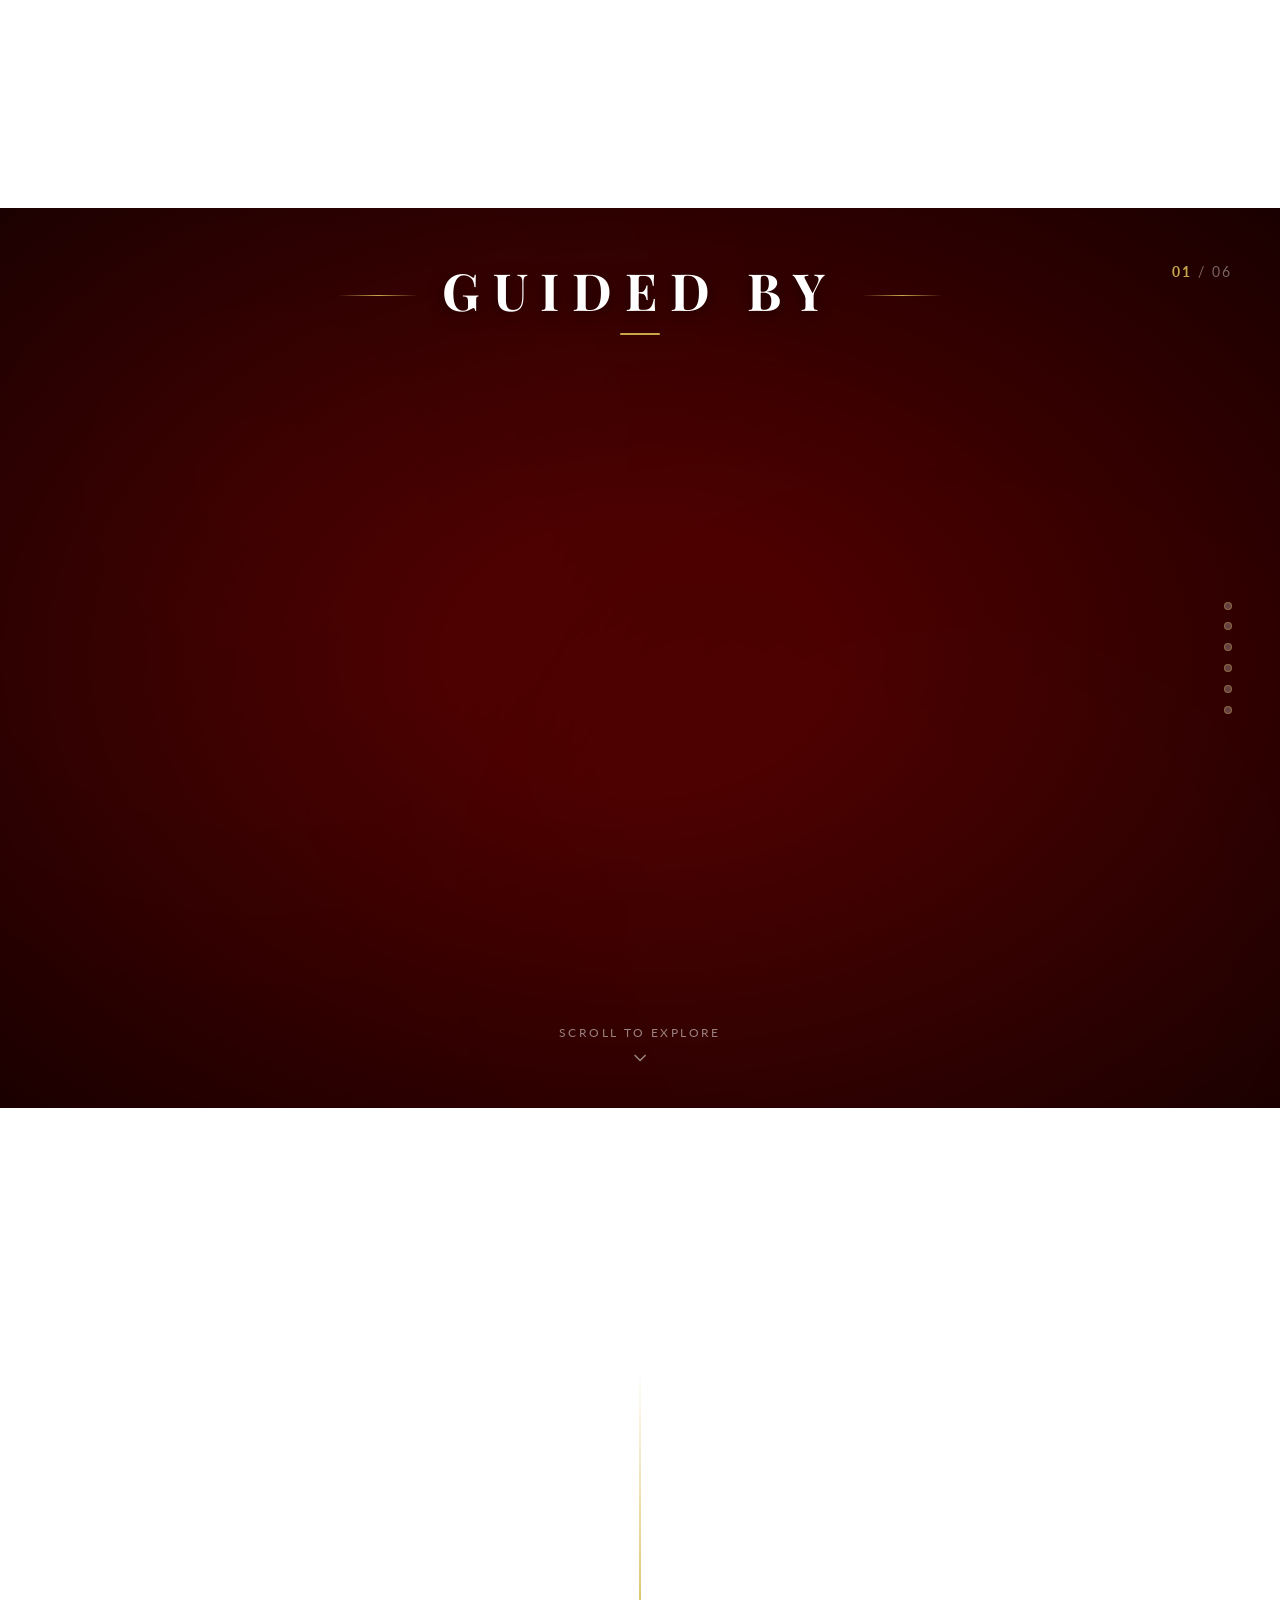
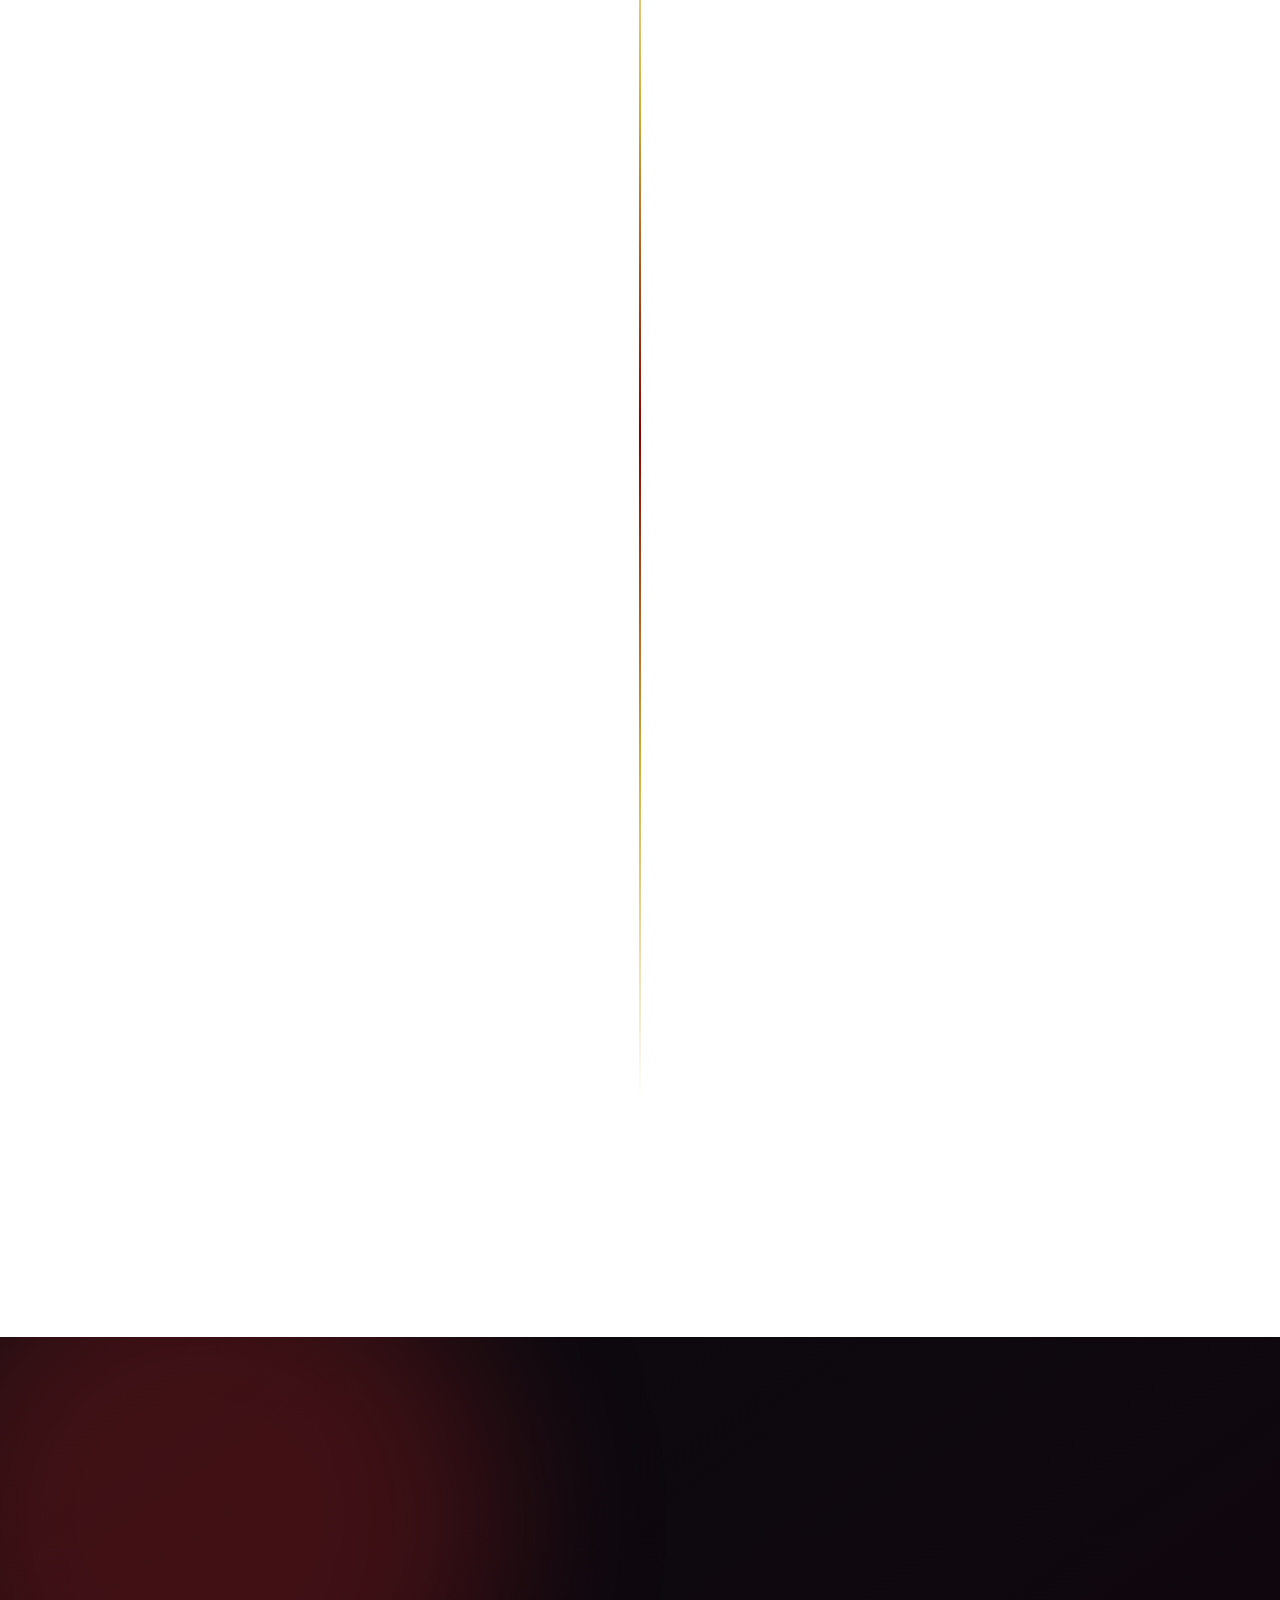
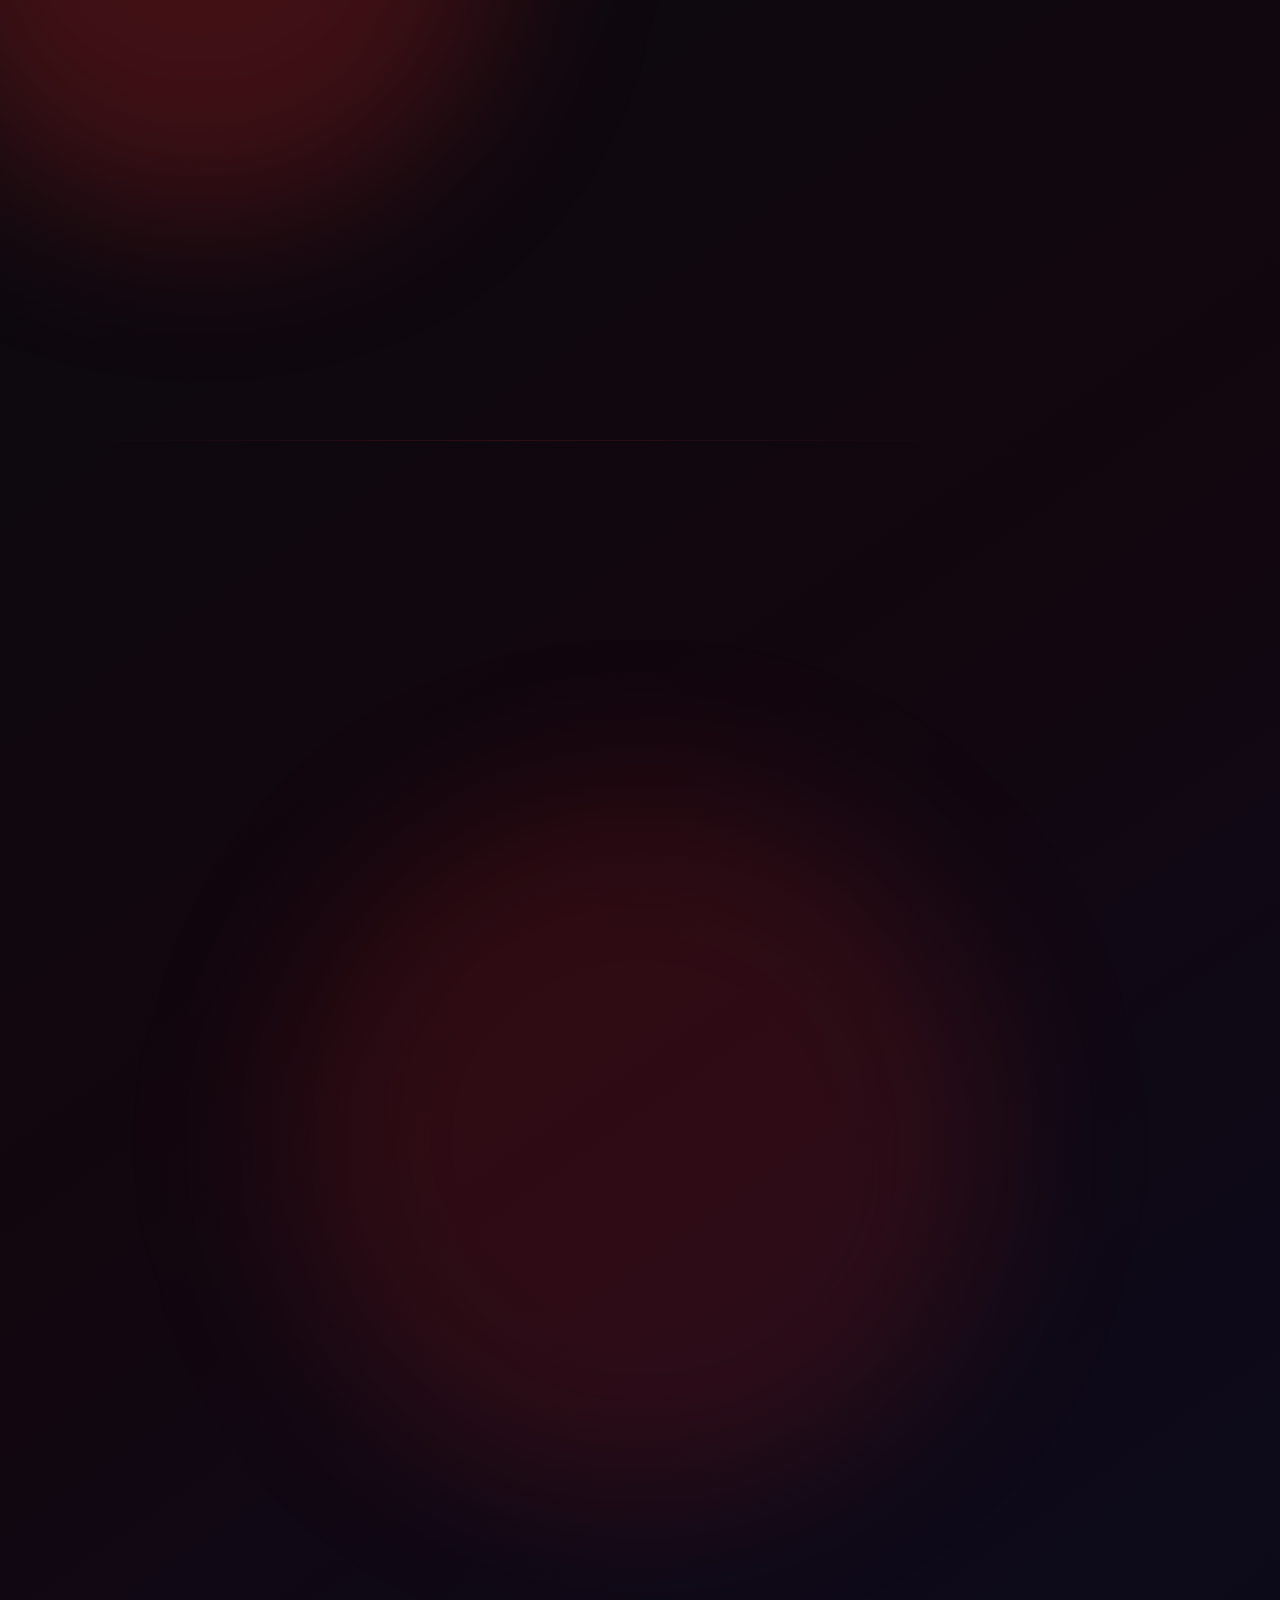
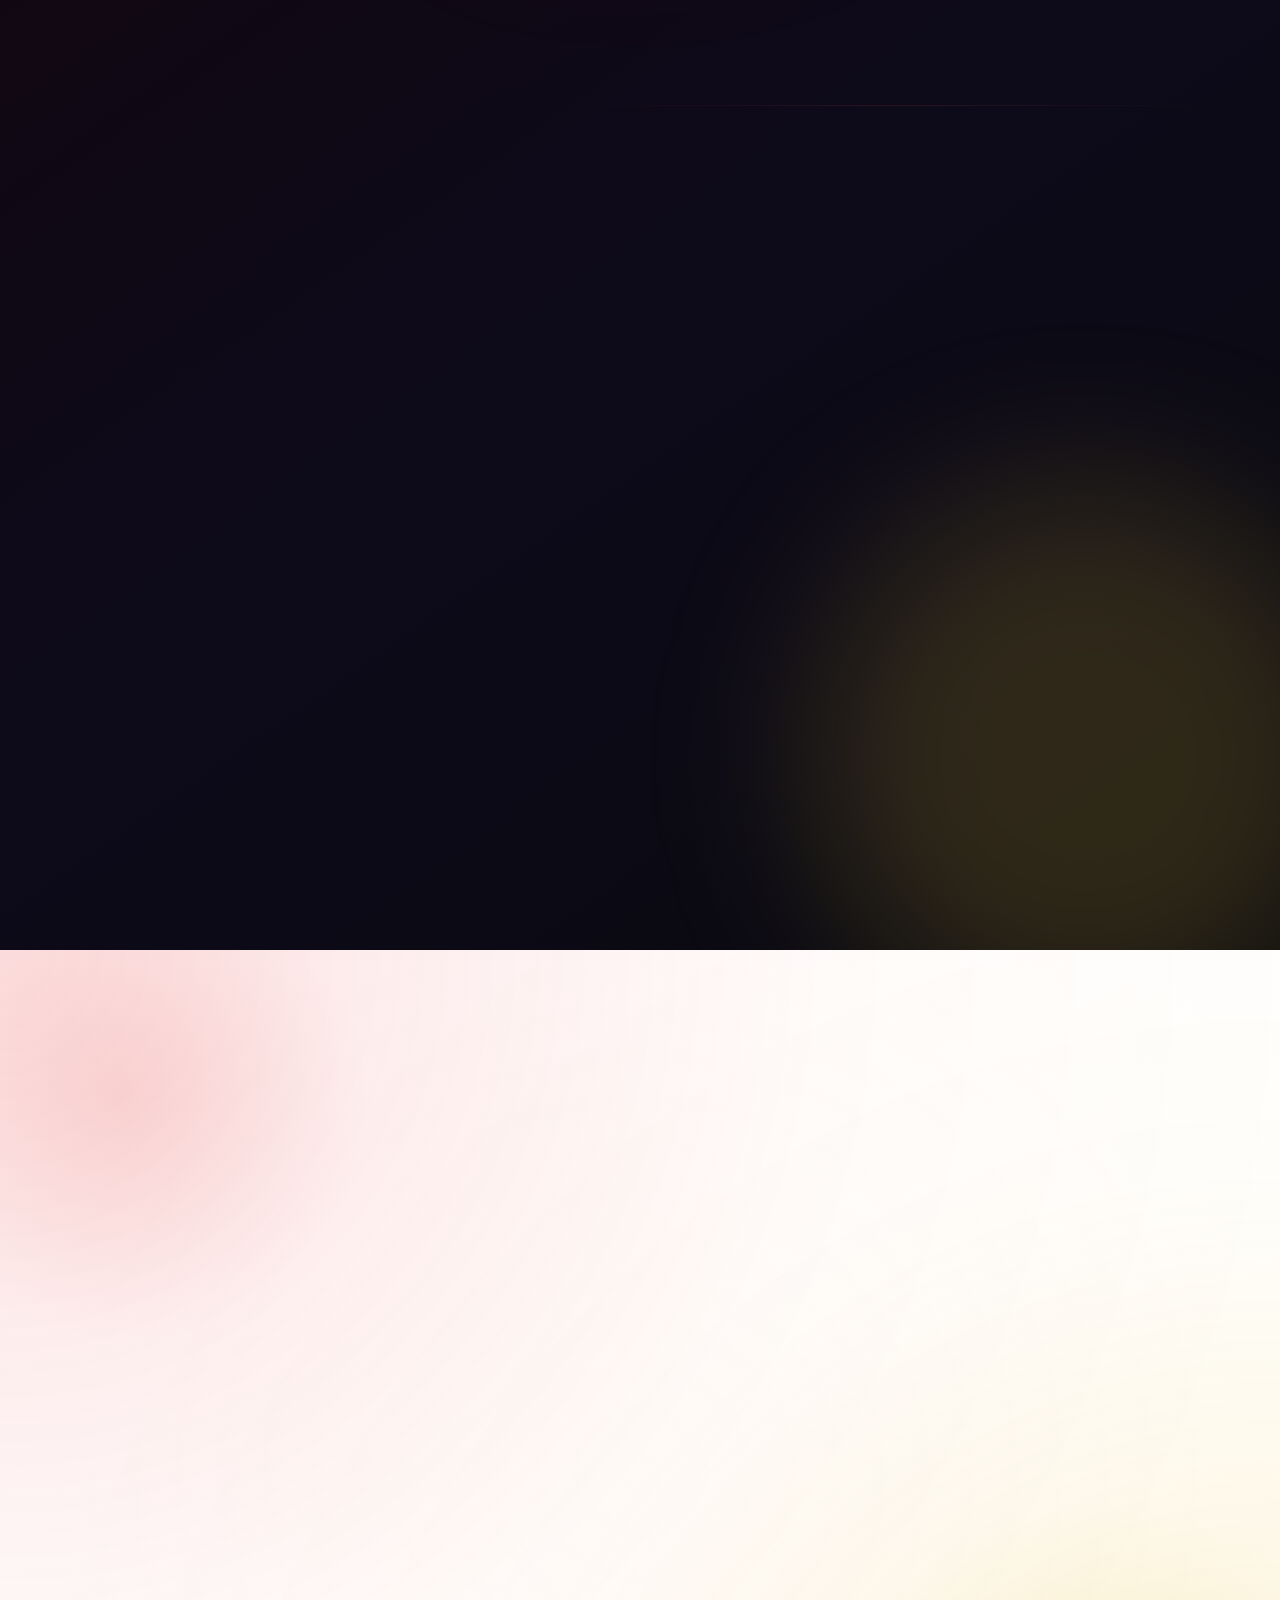
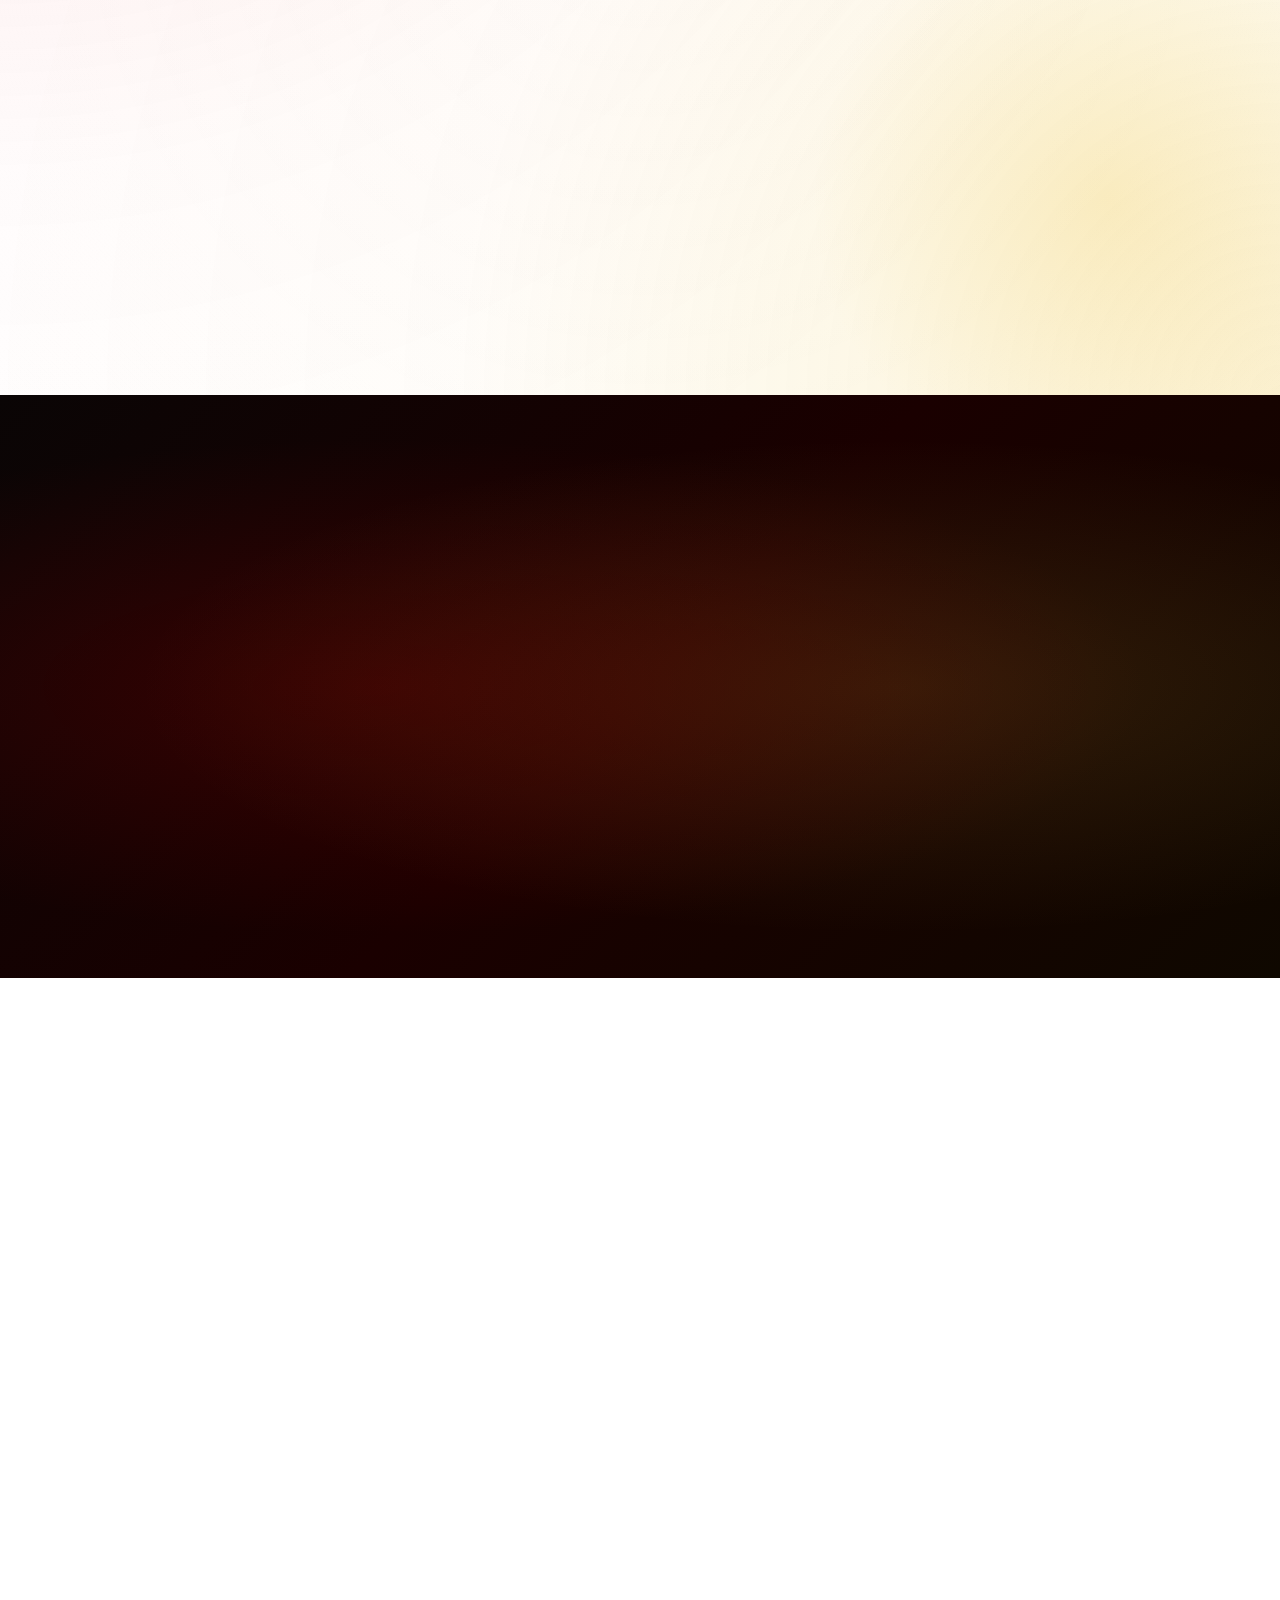
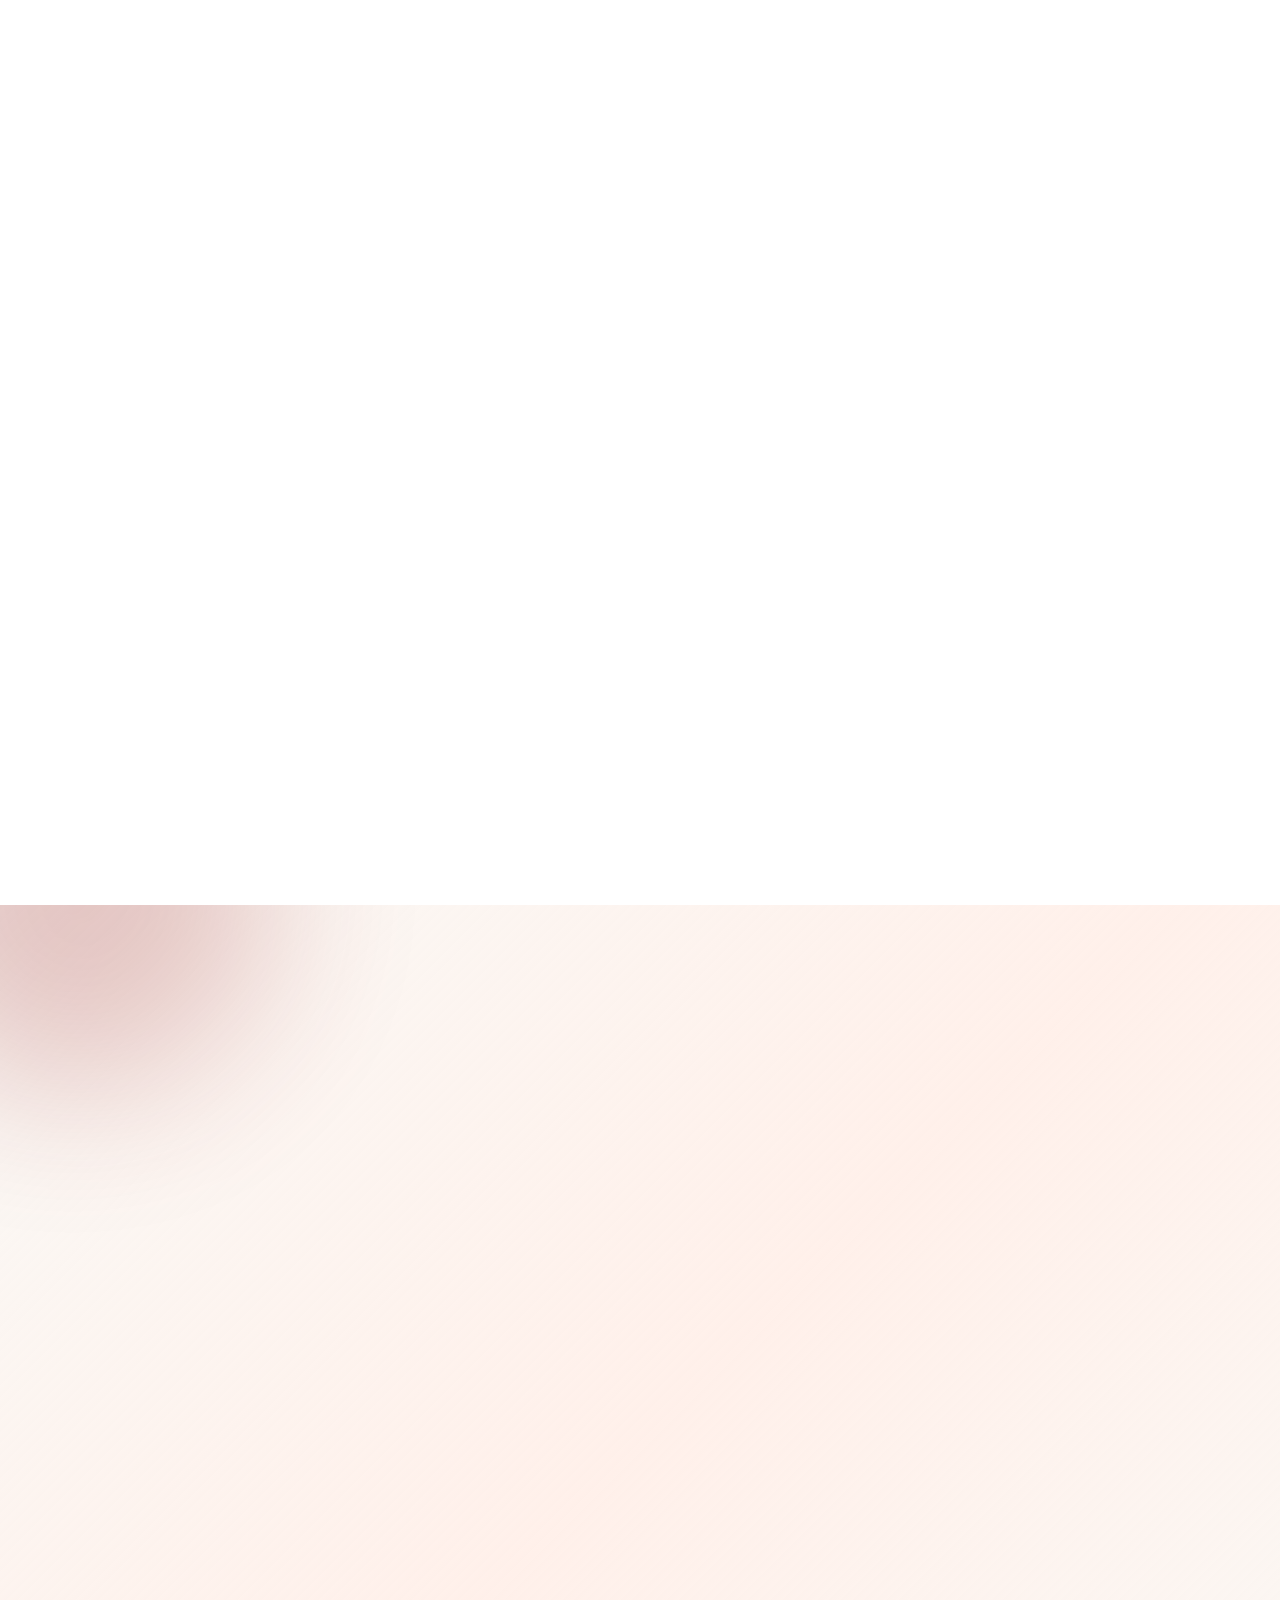
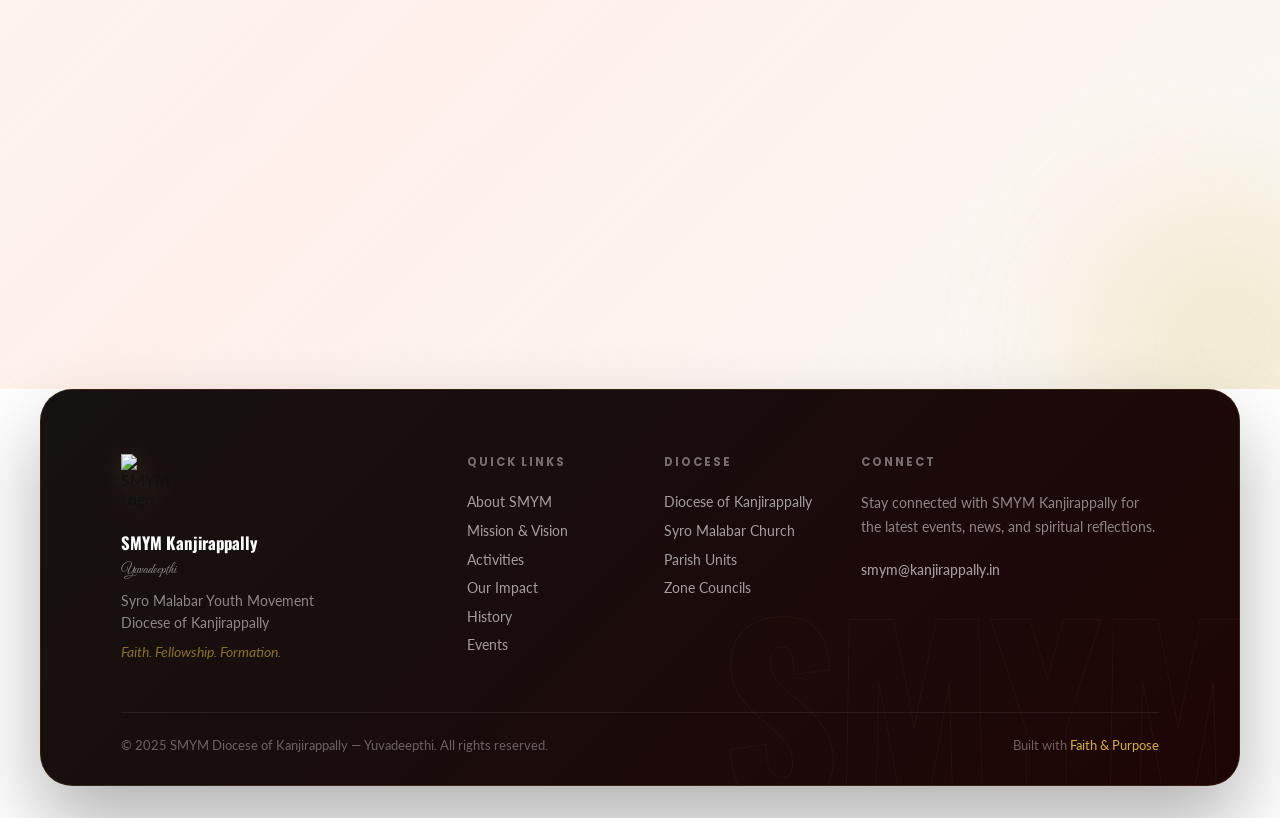
==== commit 8a2b3aa4: "id card" ====
--- a/index.html
+++ b/index.html
@@ -960,7 +960,7 @@
             <h2 class="cta-title">Join the <em>Mission</em></h2>
             <p class="cta-sub">Become the Light of Christ</p>
             <p class="cta-body">Thousands of young Catholics have found purpose, community, and a deeper faith through SMYM. Your story begins here.</p>
-            <a href="#contact" class="btn btn-gold pulse-btn magnetic" id="btn-member">
+            <a href="id-card.html" class="btn btn-gold pulse-btn magnetic" id="btn-member">
                 <span>Become a Member</span>
                 <svg width="16" height="16" viewBox="0 0 24 24" fill="none" stroke="currentColor" stroke-width="2.5"><path d="M5 12h14M12 5l7 7-7 7"/></svg>
             </a>
--- a/css/guidedby.css
+++ b/css/guidedby.css
@@ -151,12 +151,12 @@
   position: relative;
   width: 95%;
   max-width: 1400px;
-  height: 85vh;
+  height: 72vh;
   z-index: 5;
   display: flex;
   justify-content: center;
   align-items: center;
-  margin-top: 2vh;
+  margin-top: 10vh;
 }
 
 /* Leader Layer */
@@ -189,7 +189,7 @@
 
 .gls-portrait {
   height: 100%;
-  max-height: 80vh;
+  max-height: 72vh;
   max-width: 100%;
   object-fit: contain;
   object-position: bottom center;
@@ -335,6 +335,10 @@
    ============================================================ */
 
 @media (max-width: 1024px) {
+  .gls-scroll-hint {
+    display: none;
+  }
+
   .gls-container {
     height: 85vh;
   }
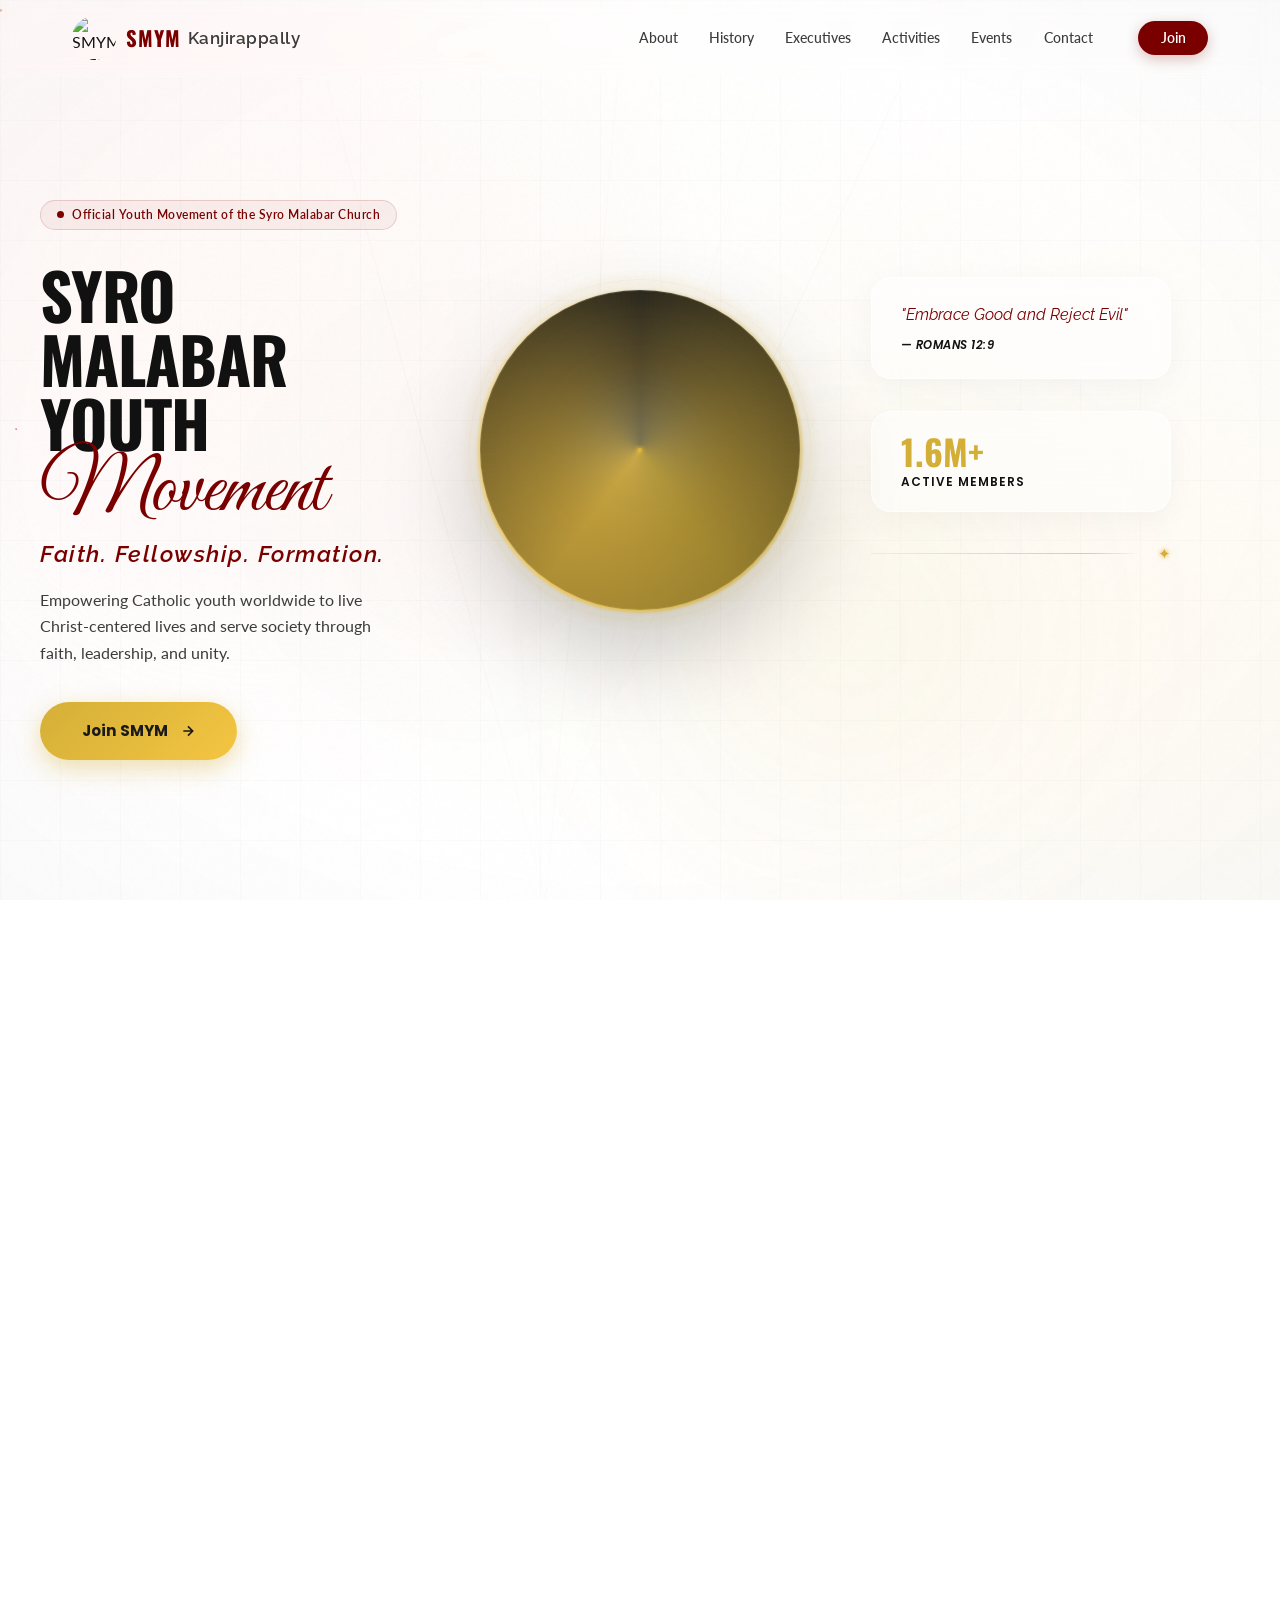
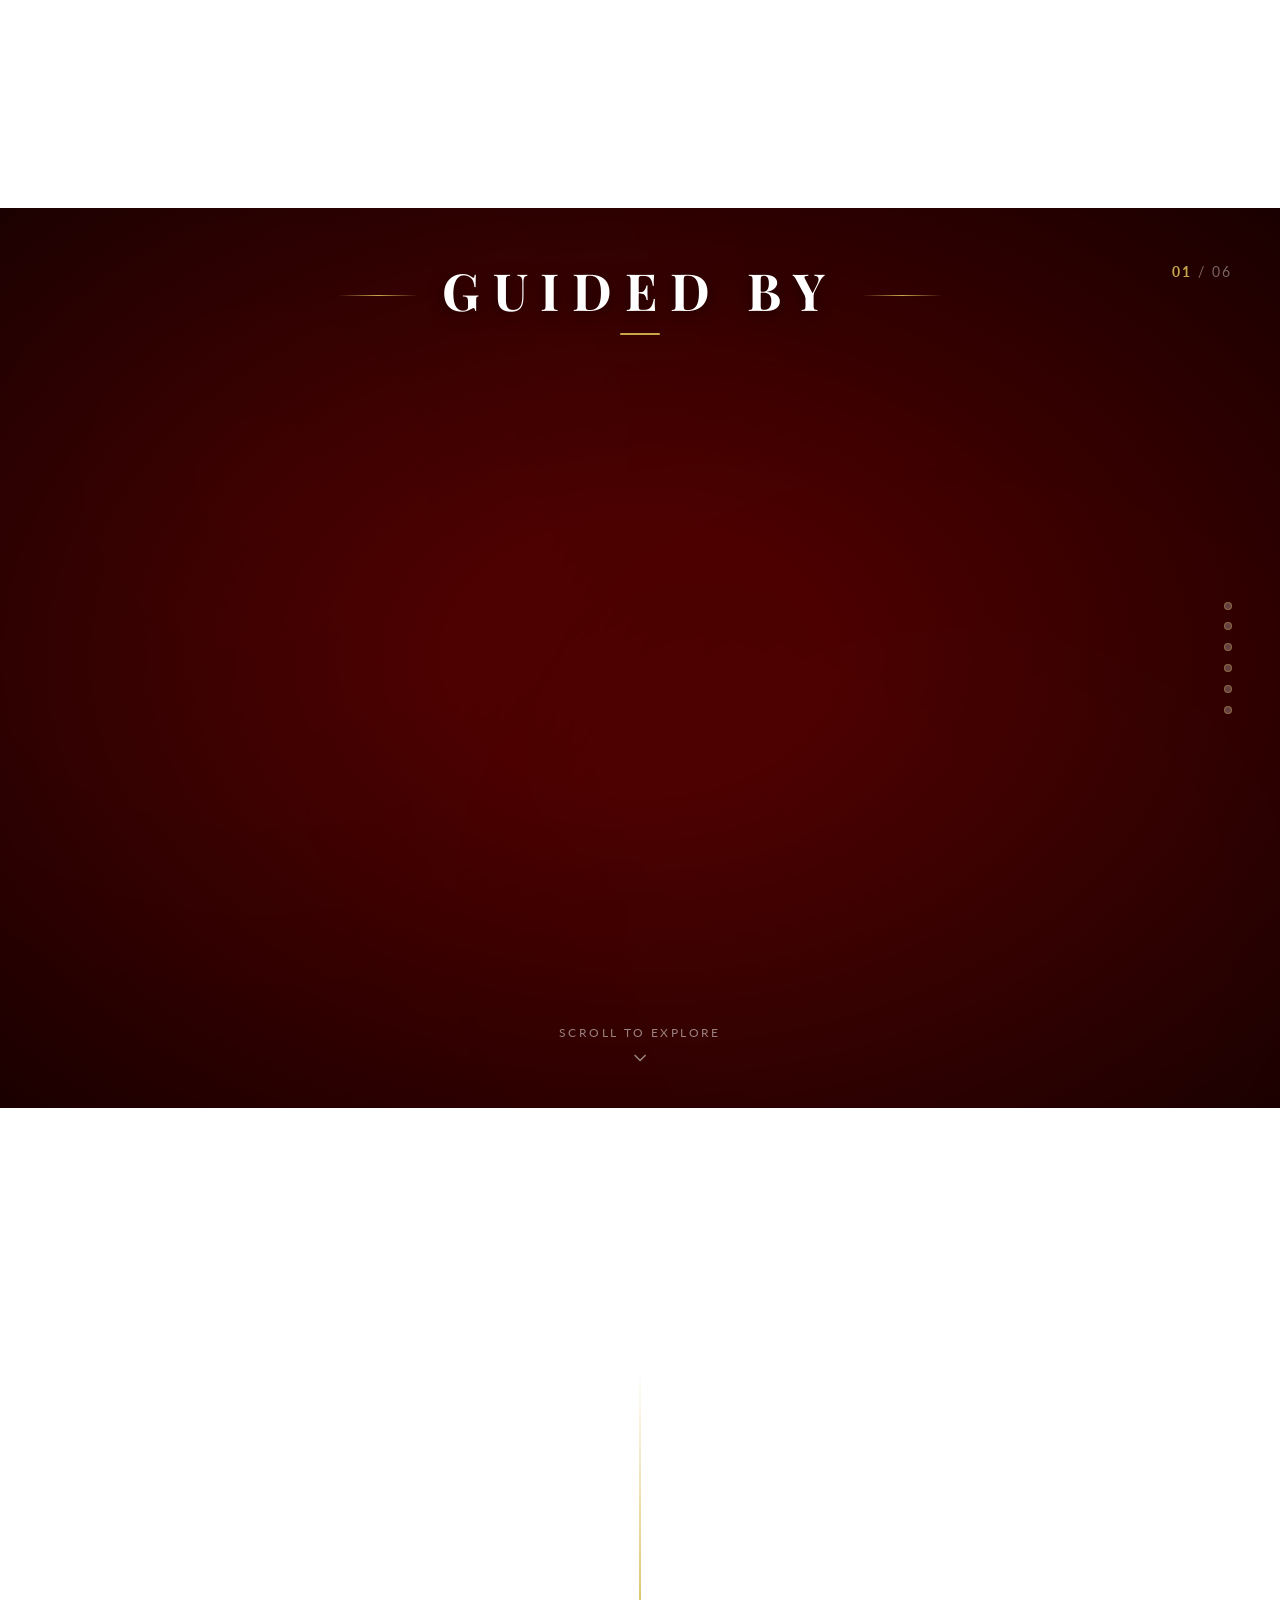
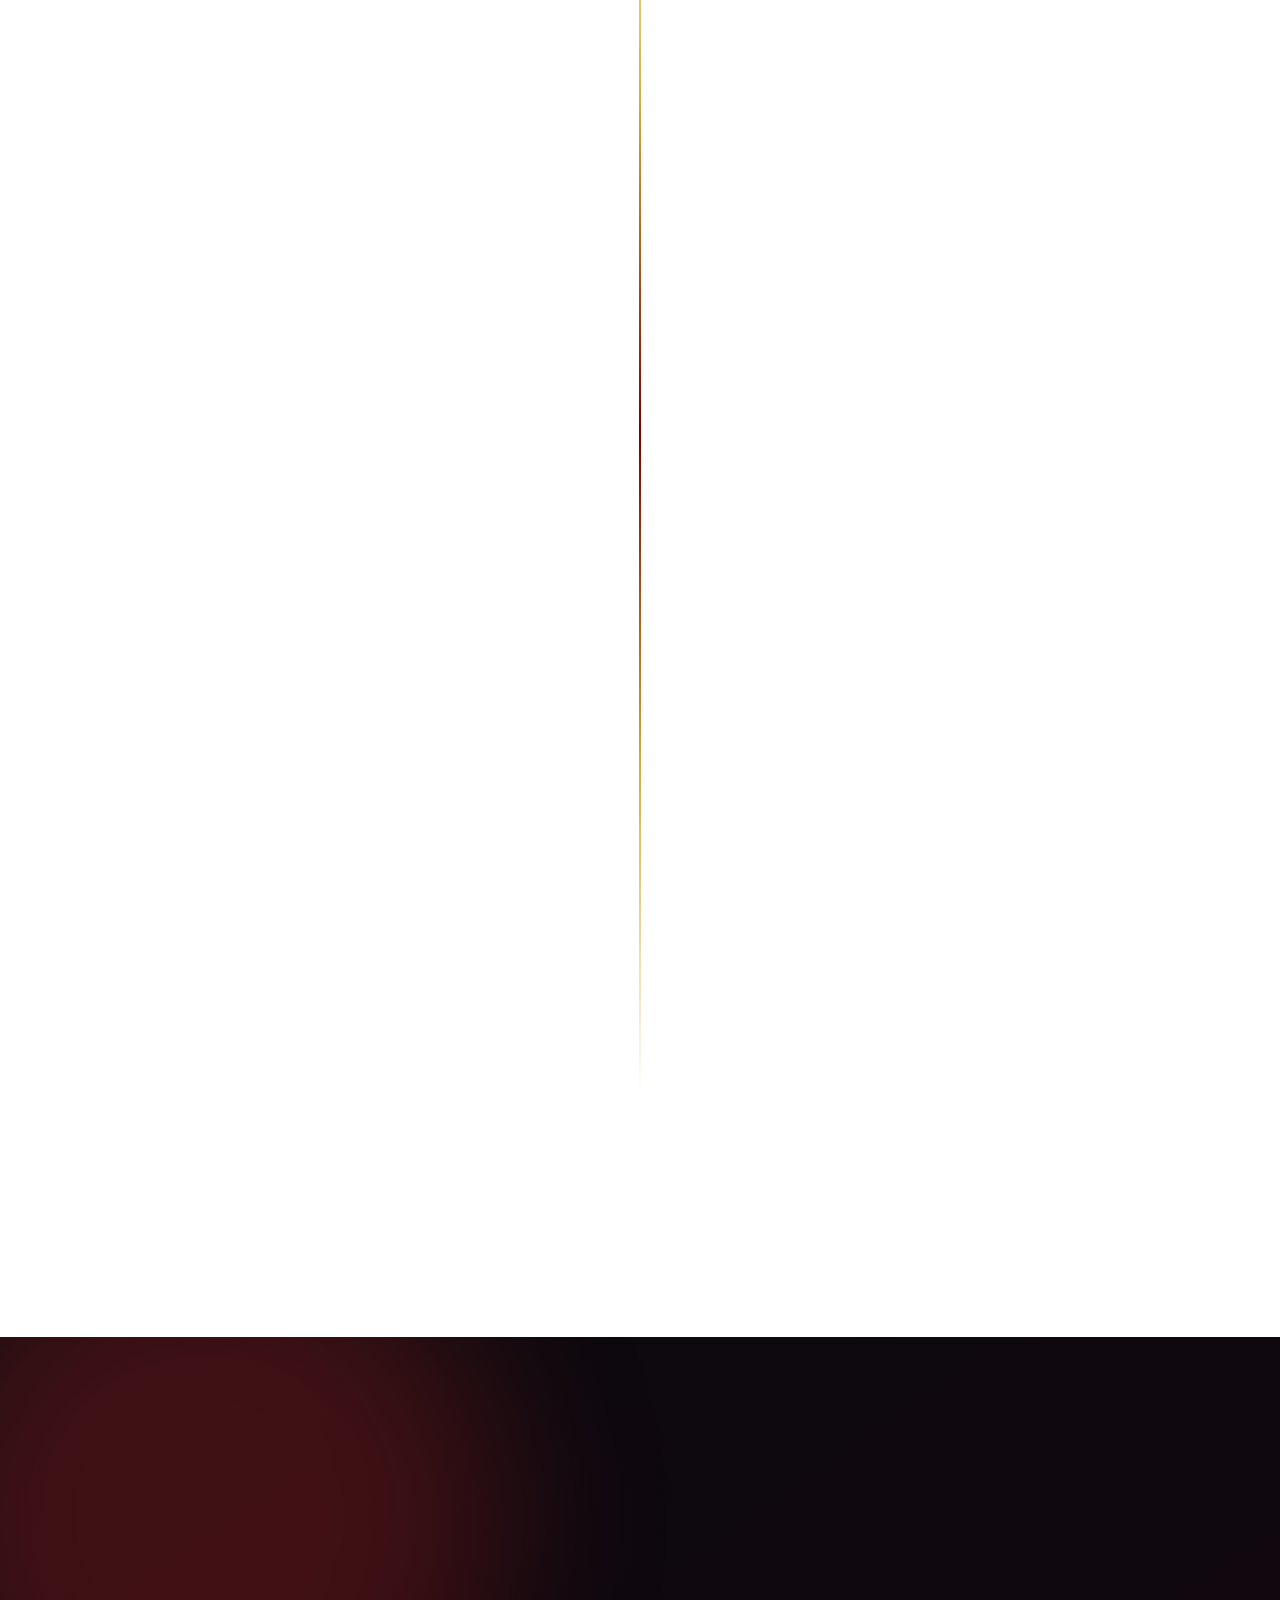
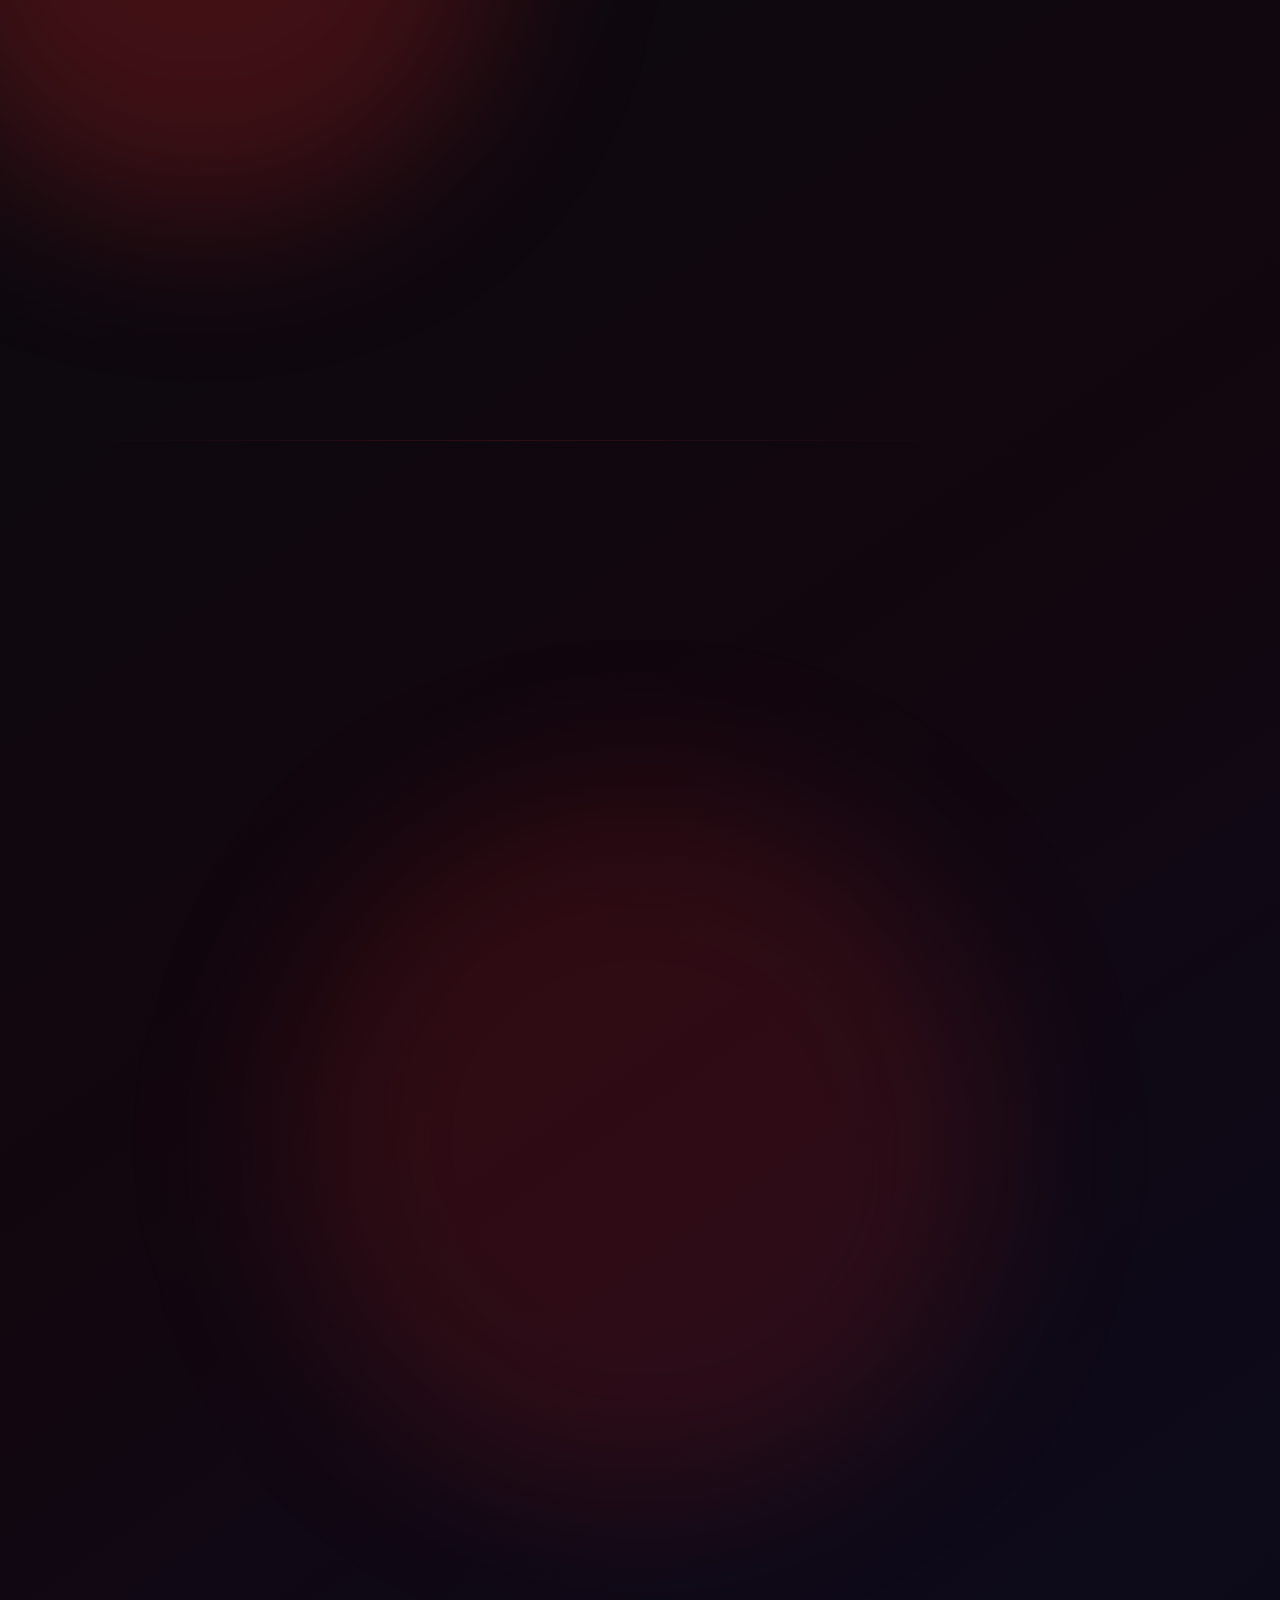
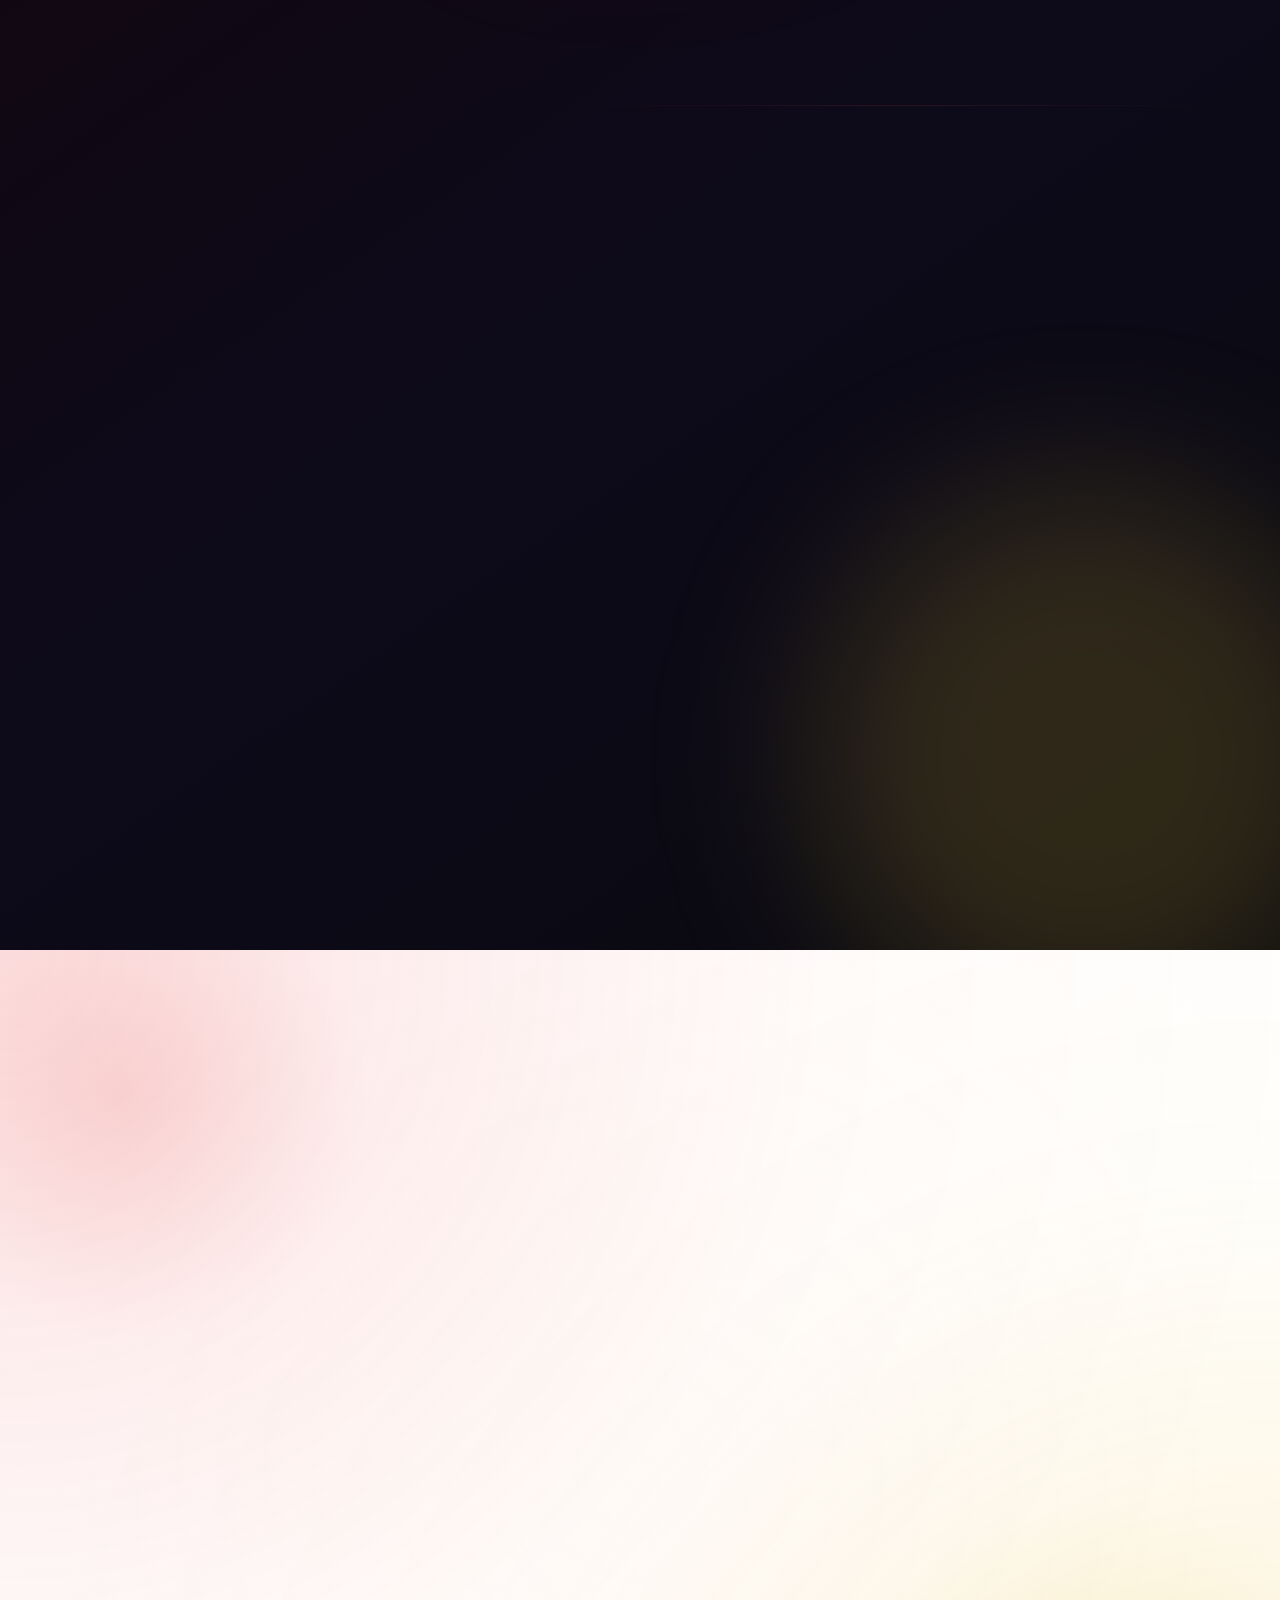
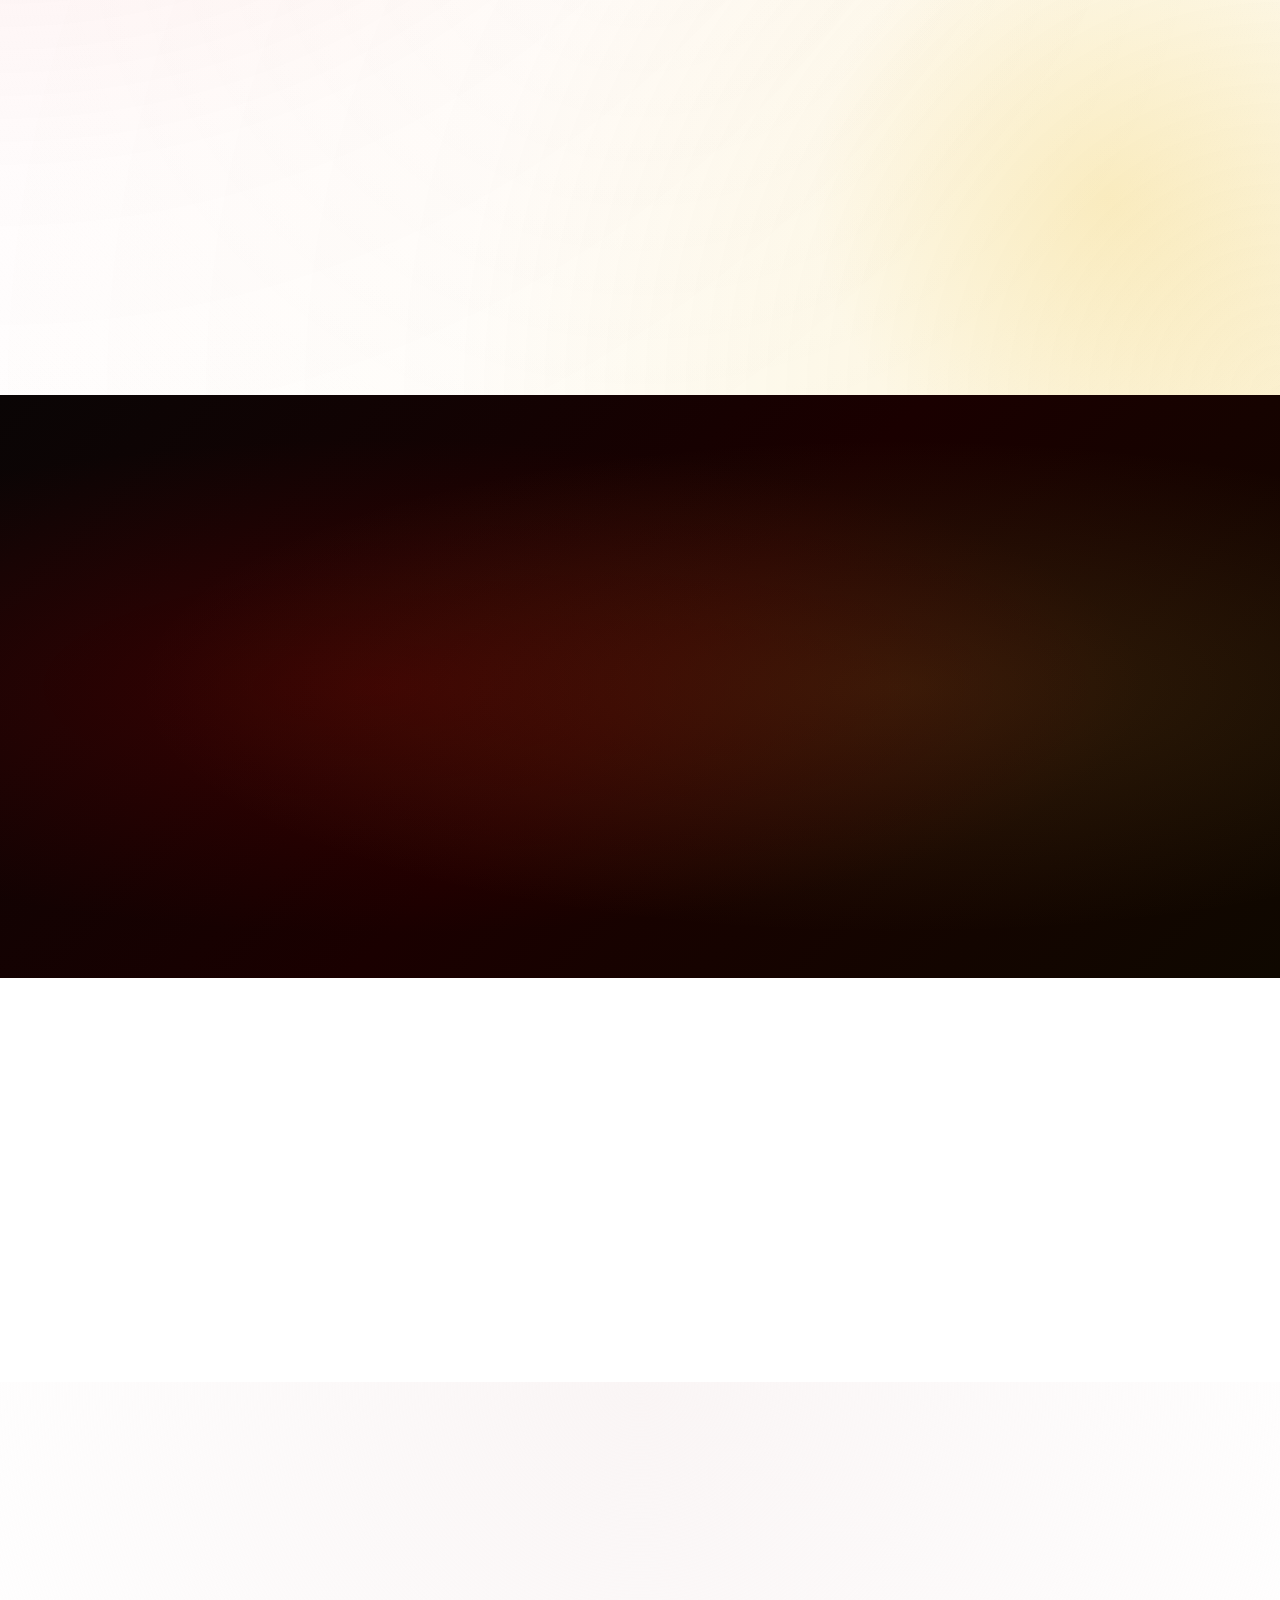
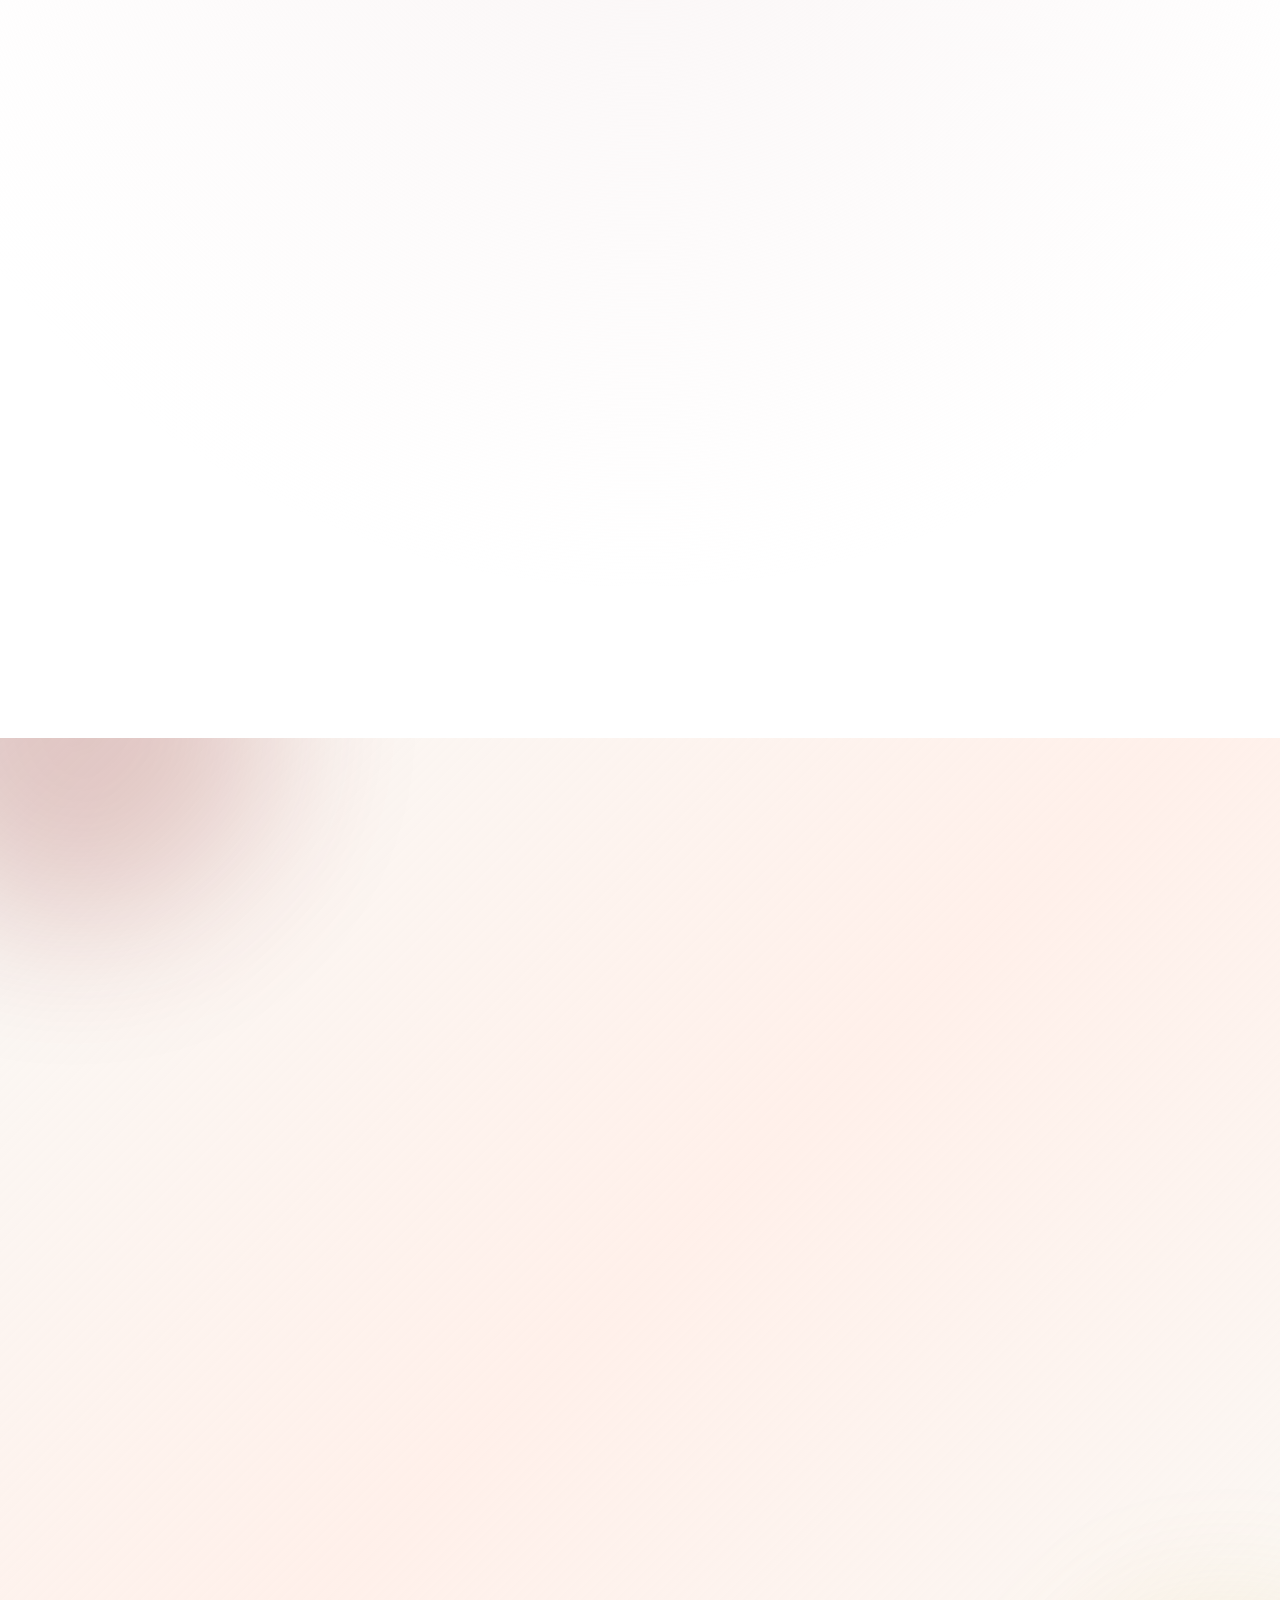
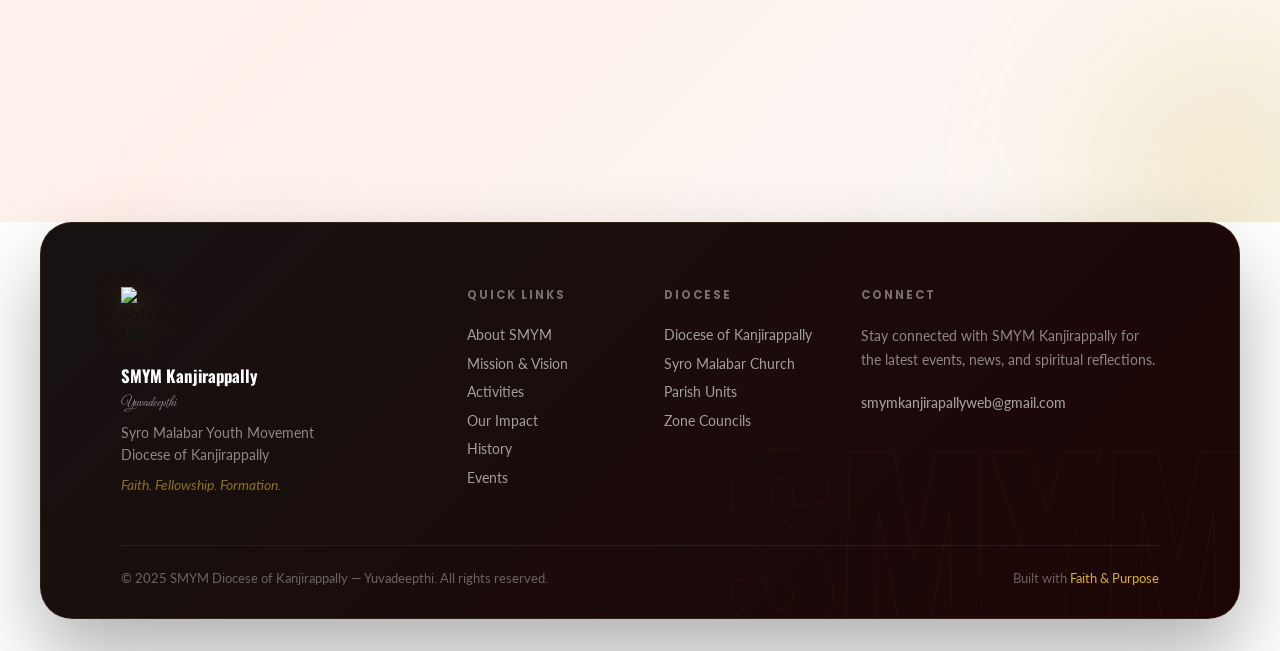
==== commit 5ea94a3e: "Initial commit" ====
--- a/index.html
+++ b/index.html
@@ -18,6 +18,7 @@
     <!-- Stylesheet -->
     <link rel="stylesheet" href="css/style.css">
     <link rel="stylesheet" href="css/guidedby.css">
+    <link rel="stylesheet" href="css/events.css">
 </head>
 <body>
 
@@ -864,85 +865,56 @@
         <div class="section-label reveal-fade">Coming Up</div>
         <h2 class="section-title reveal-up">Events &amp; <em>Updates</em></h2>
 
-        <div class="events-grid">
-            <div class="event-card glass reveal-fade" data-tilt style="--i:0">
-                <div class="event-date">
-                    <span class="event-month">JUL</span>
-                    <span class="event-day">15</span>
-                </div>
-                <div class="event-info">
-                    <span class="event-type">Formation</span>
-                    <h3>Camp Insight 2025</h3>
-                    <p>Annual flagship residential leadership camp bringing together SMYM members from across the diocese.</p>
-                </div>
-                <div class="event-arrow">→</div>
-            </div>
-
-            <div class="event-card glass reveal-fade" data-tilt style="--i:1">
-                <div class="event-date">
-                    <span class="event-month">AUG</span>
-                    <span class="event-day">02</span>
-                </div>
-                <div class="event-info">
-                    <span class="event-type spiritual">Spiritual</span>
-                    <h3>Abide — Youth Adoration</h3>
-                    <p>Diocesan youth adoration night and Eucharistic retreat for deep spiritual encounter.</p>
-                </div>
-                <div class="event-arrow">→</div>
-            </div>
-
-            <div class="event-card glass reveal-fade" data-tilt style="--i:2">
-                <div class="event-date">
-                    <span class="event-month">SEP</span>
-                    <span class="event-day">20</span>
-                </div>
-                <div class="event-info">
-                    <span class="event-type social">Social</span>
-                    <h3>Anti-Drug Campus Drive</h3>
-                    <p>Diocesan-wide campus awareness campaign targeting substance abuse prevention.</p>
-                </div>
-                <div class="event-arrow">→</div>
-            </div>
-
-            <div class="event-card glass reveal-fade" data-tilt style="--i:3">
-                <div class="event-date">
-                    <span class="event-month">NOV</span>
-                    <span class="event-day">08</span>
-                </div>
-                <div class="event-info">
-                    <span class="event-type gold-type">Sports</span>
-                    <h3>Serve & Smash Volleyball</h3>
-                    <p>Diocesan volleyball tournament promoting interaction, sportsmanship, and physical health among parish units.</p>
-                </div>
-                <div class="event-arrow">→</div>
-            </div>
+        <!-- Live teaser: 4 upcoming events loaded from data/events.json -->
+        <div class="events-grid" id="ev-teaser-grid">
+            <!-- Cards injected by script.js teaser loader -->
+        </div>
+
+        <!-- CTA to full interactive timeline -->
+        <div style="text-align:center; margin-top:2.5rem;" class="reveal-fade">
+            <a href="events.html" class="cta-primary" style="display:inline-flex; align-items:center; gap:0.6rem;">
+                View Full Timeline &amp; Calendar &nbsp;&#8594;
+            </a>
         </div>
     </div>
 </section>
 
 <!-- ══════════════════════════════════════════
-  SECTION 8: GALLERY
-══════════════════════════════════════════ -->
-<section class="section gallery-section" id="gallery">
+  SECTION 8: GALLERY (MOMENTS)
+══════════════════════════════════════════ -->
+<section class="gallery-section" id="gallery">
     <div class="container">
-        <div class="section-label reveal-fade">Moments</div>
-        <h2 class="section-title reveal-up">Life at <em>SMYM</em></h2>
-
-        <div class="gallery-grid reveal-fade">
-            <div class="gallery-item g-tall" style="background: linear-gradient(135deg,#8B000022,#D4AF3722), url('') center/cover;">
-                <div class="gallery-overlay glass"><span>Youth Conference</span></div>
-            </div>
-            <div class="gallery-item" style="background: linear-gradient(135deg,#D4AF3722,#fff0) center/cover;">
-                <div class="gallery-overlay glass"><span>Camp Insight</span></div>
-            </div>
-            <div class="gallery-item" style="background: linear-gradient(135deg,#8B000015,#FAF9F6) center/cover;">
-                <div class="gallery-overlay glass"><span>Youth Adoration</span></div>
-            </div>
-            <div class="gallery-item g-wide" style="background: linear-gradient(135deg,#FAF9F6,#D4AF3722) center/cover;">
-                <div class="gallery-overlay glass"><span>Community Service</span></div>
-            </div>
-            <div class="gallery-item" style="background: linear-gradient(135deg,#8B000010,#D4AF3715) center/cover;">
-                <div class="gallery-overlay glass"><span>Retreats</span></div>
+        <!-- Top Heading -->
+        <div class="moments-header">
+            <div class="section-label">MOMENTS</div>
+            <h2 class="section-title">Life at <em>SMYM</em></h2>
+        </div>
+
+        <!-- Creative Bento Grid -->
+        <div class="moments-bento-grid" id="moments-grid">
+            <div class="moments-card mb-card-1">
+                <img src="assets/Moments/WhatsApp Image 2026-07-10 at 10.40.18 PM.jpeg" alt="SMYM Moment 1" loading="lazy" />
+            </div>
+            <div class="moments-card mb-card-2">
+                <img src="assets/Moments/WhatsApp Image 2026-07-10 at 10.40.19 PM.jpeg" alt="SMYM Moment 2" loading="lazy" />
+            </div>
+            <div class="moments-card mb-card-3">
+                <img src="assets/Moments/WhatsApp Image 2026-07-10 at 10.40.20 PM (1).jpeg" alt="SMYM Moment 3" loading="lazy" />
+            </div>
+            <div class="moments-card mb-card-4">
+                <img src="assets/Moments/WhatsApp Image 2026-07-10 at 10.40.20 PM (2).jpeg" alt="SMYM Moment 4" loading="lazy" />
+            </div>
+            <div class="moments-card mb-card-5">
+                <img src="assets/Moments/WhatsApp Image 2026-07-10 at 10.40.20 PM.jpeg" alt="SMYM Moment 5" loading="lazy" />
+            </div>
+            <div class="moments-card mb-card-6">
+                <img src="assets/Moments/WhatsApp Image 2026-07-10 at 10.40.21 PM.jpeg" alt="SMYM Moment 6" loading="lazy" />
+            </div>
+            <div class="moments-card mb-card-7">
+                <img src="assets/Moments/WhatsApp Image 2026-07-10 at 10.40.22 PM (1).jpeg" alt="SMYM Moment 7" loading="lazy" />
+            </div>
+            <div class="moments-card mb-card-8">
+                <img src="assets/Moments/WhatsApp Image 2026-07-10 at 10.40.22 PM.jpeg" alt="SMYM Moment 8" loading="lazy" />
             </div>
         </div>
     </div>
@@ -1068,7 +1040,7 @@
                 <div class="footer-col footer-contact">
                     <h4>Connect</h4>
                     <p>Stay connected with SMYM Kanjirappally for the latest events, news, and spiritual reflections.</p>
-                    <a href="mailto:smym@kanjirappally.in" class="footer-email">smym@kanjirappally.in</a>
+                    <a href="mailto:smymkanjirapallyweb@gmail.com" class="footer-email">smymkanjirapallyweb@gmail.com</a>
                 </div>
             </div>
 
@@ -1088,5 +1060,6 @@
 <script src="js/particles.js"></script>
 <script src="js/script.js"></script>
 <script src="js/guidedby.js"></script>
+<script src="js/moments.js"></script>
 </body>
 </html>
--- a/css/style.css
+++ b/css/style.css
@@ -2181,54 +2181,140 @@
 /* ═══════════════════════════════════════════════════════
    GALLERY
    ═══════════════════════════════════════════════════════ */
-.gallery-grid {
+/* ═══════════════════════════════════════════════════════
+   MOMENTS (Premium Apple Bento Grid Showcase)
+   ═══════════════════════════════════════════════════════ */
+#gallery {
+    background: #ffffff;
+    background: radial-gradient(circle at top center, rgba(122, 0, 0, 0.04) 0%, #ffffff 70%);
+    position: relative;
+    overflow: hidden;
+    padding: 3rem 0;
+}
+
+.moments-header {
+    text-align: center;
+    margin-bottom: 2rem;
+    opacity: 0;
+    transform: translateY(20px);
+    transition: opacity 1s cubic-bezier(0.25, 1, 0.5, 1), transform 1s cubic-bezier(0.25, 1, 0.5, 1);
+}
+.moments-header.entered {
+    opacity: 1;
+    transform: translateY(0);
+}
+.moments-header .section-label {
+    font-size: 0.8rem;
+    letter-spacing: 0.35em;
+    text-transform: uppercase;
+    color: var(--crimson);
+    margin-bottom: 0.6rem;
+    font-weight: 700;
+}
+.moments-header .section-title {
+    font-family: 'Playfair Display', serif;
+    font-size: clamp(2.2rem, 4vw, 3.2rem);
+    font-weight: 800;
+    color: #111;
+    margin: 0;
+    line-height: 1.2;
+}
+.moments-header .section-title em {
+    font-style: italic;
+    color: var(--gold);
+}
+
+/* Bento Grid */
+.moments-bento-grid {
     display: grid;
-    grid-template-columns: repeat(3, 1fr);
-    grid-template-rows: 220px 220px;
-    gap: 1rem;
-    margin-top: 1rem;
-}
-
-.gallery-item {
-    border-radius: var(--r-lg);
+    grid-template-columns: repeat(4, 1fr);
+    grid-auto-rows: 230px;
+    gap: 1.5rem;
+    width: 100%;
+}
+
+.moments-card {
+    border-radius: 24px;
     overflow: hidden;
+    box-shadow: 0 4px 15px rgba(0,0,0,0.03);
+    background: #eaeaea;
+    cursor: pointer;
     position: relative;
-    background: linear-gradient(135deg, var(--crimson-soft), var(--gold-soft));
-    cursor: pointer;
-    transition: transform 0.4s var(--ease);
-}
-
-.gallery-item:hover {
-    transform: scale(1.02);
-}
-
-.gallery-item:hover .gallery-overlay {
+    will-change: transform, opacity;
+    opacity: 0;
+    transform: translateY(30px) scale(0.96);
+    transition: 
+        opacity 0.85s cubic-bezier(0.25, 1, 0.5, 1),
+        transform 0.85s cubic-bezier(0.25, 1, 0.5, 1),
+        box-shadow 0.4s ease;
+}
+
+.moments-card.entered {
     opacity: 1;
-}
-
-.g-tall {
-    grid-row: span 2;
-}
-
-.g-wide {
-    grid-column: span 2;
-}
-
-.gallery-overlay {
-    position: absolute;
-    inset: 0;
-    display: flex;
-    align-items: flex-end;
-    padding: 1.25rem;
-    opacity: 0;
-    transition: opacity 0.3s ease;
-    border-radius: var(--r-lg);
-}
-
-.gallery-overlay span {
-    font-size: 0.9rem;
-    font-weight: 600;
-    color: var(--text-dark);
+    transform: translateY(0) scale(1);
+}
+
+.moments-card img {
+    width: 100%;
+    height: 100%;
+    object-fit: cover;
+    pointer-events: none;
+    user-select: none;
+    transition: transform 0.7s cubic-bezier(0.25, 1, 0.5, 1);
+}
+
+.moments-card:hover {
+    transform: translateY(-6px);
+    box-shadow: 0 20px 40px rgba(0,0,0,0.12);
+}
+
+.moments-card:hover img {
+    transform: scale(1.06);
+}
+
+/* Specific item spans for bento layout */
+.mb-card-1 { grid-column: span 2; grid-row: span 1; }
+.mb-card-2 { grid-column: span 1; grid-row: span 2; }
+.mb-card-3 { grid-column: span 1; grid-row: span 1; }
+.mb-card-4 { grid-column: span 1; grid-row: span 1; }
+.mb-card-5 { grid-column: span 1; grid-row: span 1; }
+.mb-card-6 { grid-column: span 1; grid-row: span 1; }
+.mb-card-7 { grid-column: span 2; grid-row: span 1; }
+.mb-card-8 { grid-column: span 2; grid-row: span 1; }
+
+/* Responsive Grid overrides */
+@media (max-width: 1024px) {
+    .moments-bento-grid {
+        grid-template-columns: repeat(2, 1fr);
+        grid-auto-rows: 220px;
+        gap: 1.2rem;
+    }
+    .mb-card-1 { grid-column: span 2; }
+    .mb-card-2 { grid-column: span 1; grid-row: span 2; }
+    .mb-card-3 { grid-column: span 1; }
+    .mb-card-4 { grid-column: span 1; }
+    .mb-card-5 { grid-column: span 1; }
+    .mb-card-6 { grid-column: span 2; }
+    .mb-card-7 { grid-column: span 2; }
+    .mb-card-8 { grid-column: span 2; }
+}
+
+@media (max-width: 600px) {
+    #gallery {
+        padding: 4rem 0;
+    }
+    .moments-header {
+        margin-bottom: 2rem;
+    }
+    .moments-bento-grid {
+        grid-template-columns: 1fr;
+        grid-auto-rows: 200px;
+        gap: 1rem;
+    }
+    .moments-card {
+        grid-column: span 1 !important;
+        grid-row: span 1 !important;
+    }
 }
 
 /* ═══════════════════════════════════════════════════════
@@ -2919,16 +3005,7 @@
         height: 1px;
     }
 
-    .gallery-grid {
-        grid-template-columns: 1fr 1fr;
-        grid-template-rows: auto;
-    }
-
-    .g-tall,
-    .g-wide {
-        grid-row: auto;
-        grid-column: auto;
-    }
+
 
     .testi-card {
         flex: 0 0 100%;
--- a/css/events.css
+++ b/css/events.css
@@ -0,0 +1,940 @@
+/* ═══════════════════════════════════════════════════════════
+   EVENTS PAGE — Premium Timeline CSS
+   SMYM Kanjirappally
+   ═══════════════════════════════════════════════════════════ */
+
+/* ── Design Tokens ─────────────────────────────────────────── */
+:root {
+    --crimson:      #7A0000;
+    --crimson-mid:  #9B1010;
+    --crimson-light:#C0392B;
+    --gold:         #D4AF37;
+    --gold-light:   #F0D060;
+    --white:        #FFFFFF;
+    --off-white:    #FAFAF8;
+    --grey-100:     #F5F5F5;
+    --grey-200:     #E8E8E8;
+    --grey-400:     #AAAAAA;
+    --grey-700:     #555555;
+    --dark:         #111111;
+    --font-main:    'Inter', 'Poppins', sans-serif;
+    --font-display: 'Playfair Display', serif;
+    --ease:         cubic-bezier(0.25, 1, 0.5, 1);
+    --ease-spring:  cubic-bezier(0.34, 1.56, 0.64, 1);
+    --shadow-sm:    0 2px 8px rgba(0,0,0,0.06);
+    --shadow-md:    0 8px 28px rgba(0,0,0,0.1);
+    --shadow-lg:    0 24px 56px rgba(0,0,0,0.15);
+    --r-card:       20px;
+}
+
+/* ── Reset & Base ─────────────────────────────────────────── */
+*, *::before, *::after { box-sizing: border-box; margin: 0; padding: 0; }
+
+body.events-page {
+    font-family: var(--font-main);
+    background: var(--off-white);
+    color: var(--dark);
+    overflow-x: hidden;
+    min-height: 100vh;
+}
+
+/* ── NAVBAR ─────────────────────────────────────────────────── */
+.ev-navbar {
+    position: fixed;
+    top: 0; left: 0; right: 0;
+    z-index: 1000;
+    display: flex;
+    align-items: center;
+    justify-content: space-between;
+    padding: 1rem 3rem;
+    background: rgba(255,255,255,0.88);
+    backdrop-filter: blur(20px);
+    -webkit-backdrop-filter: blur(20px);
+    border-bottom: 1px solid rgba(0,0,0,0.06);
+}
+
+.ev-nav-logo {
+    display: flex;
+    align-items: center;
+    gap: 0.75rem;
+    text-decoration: none;
+}
+
+.ev-logo-img {
+    width: 38px;
+    height: 38px;
+    object-fit: contain;
+}
+
+.ev-logo-text {
+    font-family: var(--font-display);
+    font-size: 1.1rem;
+    font-weight: 700;
+    color: var(--dark);
+    letter-spacing: 0.02em;
+}
+
+.ev-logo-text em {
+    color: var(--crimson);
+    font-style: italic;
+}
+
+.ev-back-btn {
+    display: flex;
+    align-items: center;
+    gap: 0.5rem;
+    font-size: 0.9rem;
+    font-weight: 600;
+    color: var(--crimson);
+    text-decoration: none;
+    padding: 0.55rem 1.2rem;
+    border: 1.5px solid rgba(122,0,0,0.25);
+    border-radius: 50px;
+    transition: all 0.3s var(--ease);
+}
+
+.ev-back-btn:hover {
+    background: var(--crimson);
+    color: white;
+    border-color: var(--crimson);
+}
+
+.ev-back-arrow {
+    font-size: 1.1rem;
+    transition: transform 0.3s var(--ease);
+}
+
+.ev-back-btn:hover .ev-back-arrow {
+    transform: translateX(-4px);
+}
+
+/* ── HERO ───────────────────────────────────────────────────── */
+.ev-hero {
+    position: relative;
+    min-height: 60vh;
+    display: flex;
+    align-items: center;
+    justify-content: center;
+    text-align: center;
+    overflow: hidden;
+    padding: 7rem 2rem 5rem;
+}
+
+.ev-hero-bg {
+    position: absolute;
+    inset: 0;
+    background:
+        radial-gradient(ellipse at 20% 50%, rgba(122,0,0,0.10) 0%, transparent 60%),
+        radial-gradient(ellipse at 80% 30%, rgba(212,175,55,0.08) 0%, transparent 55%),
+        linear-gradient(170deg, #fff 0%, #faf8f5 100%);
+    z-index: 0;
+}
+
+.ev-hero-bg::after {
+    content: '';
+    position: absolute;
+    bottom: 0; left: 0; right: 0;
+    height: 120px;
+    background: linear-gradient(to bottom, transparent, var(--off-white));
+}
+
+.ev-hero-content {
+    position: relative;
+    z-index: 1;
+    max-width: 720px;
+    margin: 0 auto;
+}
+
+.ev-hero-label {
+    font-size: 0.75rem;
+    font-weight: 700;
+    letter-spacing: 0.35em;
+    text-transform: uppercase;
+    color: var(--crimson);
+    margin-bottom: 1rem;
+    opacity: 0;
+    transform: translateY(16px);
+    animation: evFadeUp 0.8s 0.2s var(--ease) forwards;
+}
+
+.ev-hero-title {
+    font-family: var(--font-display);
+    font-size: clamp(2.6rem, 6vw, 4.5rem);
+    font-weight: 800;
+    line-height: 1.1;
+    color: var(--dark);
+    margin-bottom: 1rem;
+    opacity: 0;
+    transform: translateY(20px);
+    animation: evFadeUp 0.9s 0.35s var(--ease) forwards;
+}
+
+.ev-hero-title em {
+    font-style: italic;
+    color: var(--crimson);
+}
+
+.ev-hero-sub {
+    font-size: 1.05rem;
+    color: var(--grey-700);
+    font-weight: 400;
+    line-height: 1.6;
+    max-width: 520px;
+    margin: 0 auto 2.5rem;
+    opacity: 0;
+    transform: translateY(16px);
+    animation: evFadeUp 0.9s 0.5s var(--ease) forwards;
+}
+
+/* ── COUNTDOWN ─────────────────────────────────────────────── */
+.ev-countdown-wrapper {
+    display: inline-flex;
+    flex-direction: column;
+    align-items: center;
+    gap: 0.75rem;
+    background: white;
+    border: 1px solid rgba(122,0,0,0.12);
+    border-radius: 24px;
+    padding: 1.5rem 2.5rem;
+    box-shadow: var(--shadow-md);
+    opacity: 0;
+    transform: translateY(20px) scale(0.97);
+    animation: evFadeUp 1s 0.7s var(--ease) forwards;
+}
+
+.ev-next-badge {
+    background: linear-gradient(135deg, var(--crimson), var(--crimson-light));
+    color: white;
+    font-size: 0.65rem;
+    font-weight: 800;
+    letter-spacing: 0.2em;
+    padding: 0.3rem 1rem;
+    border-radius: 50px;
+    animation: pulseBadge 2s ease-in-out infinite;
+}
+
+@keyframes pulseBadge {
+    0%, 100% { box-shadow: 0 0 0 0 rgba(122,0,0,0.4); }
+    50%       { box-shadow: 0 0 0 8px rgba(122,0,0,0); }
+}
+
+.ev-countdown-name {
+    font-size: 1.1rem;
+    font-weight: 700;
+    color: var(--dark);
+    text-align: center;
+    max-width: 320px;
+}
+
+.ev-countdown-timer {
+    display: flex;
+    align-items: center;
+    gap: 0.5rem;
+}
+
+.ev-ctt-block {
+    display: flex;
+    flex-direction: column;
+    align-items: center;
+    min-width: 58px;
+}
+
+.ev-ctt-block span {
+    font-family: var(--font-display);
+    font-size: 2rem;
+    font-weight: 800;
+    color: var(--crimson);
+    line-height: 1;
+}
+
+.ev-ctt-block label {
+    font-size: 0.6rem;
+    font-weight: 600;
+    letter-spacing: 0.12em;
+    text-transform: uppercase;
+    color: var(--grey-400);
+    margin-top: 0.2rem;
+}
+
+.ev-ctt-sep {
+    font-size: 1.5rem;
+    font-weight: 700;
+    color: var(--grey-400);
+    margin-bottom: 0.75rem;
+}
+
+/* ── CONTROLS BAR ─────────────────────────────────────────── */
+.ev-controls-bar {
+    display: flex;
+    align-items: center;
+    justify-content: center;
+    gap: 1.5rem;
+    padding: 1.2rem 2rem;
+    background: white;
+    border-top: 1px solid var(--grey-200);
+    border-bottom: 1px solid var(--grey-200);
+    position: sticky;
+    top: 68px;
+    z-index: 100;
+    flex-wrap: wrap;
+}
+
+.ev-tab-switch {
+    display: flex;
+    background: var(--grey-100);
+    border-radius: 50px;
+    padding: 4px;
+    gap: 4px;
+}
+
+.ev-tab-btn {
+    display: flex;
+    align-items: center;
+    gap: 0.4rem;
+    padding: 0.5rem 1.25rem;
+    border: none;
+    background: transparent;
+    border-radius: 50px;
+    font-size: 0.88rem;
+    font-weight: 600;
+    font-family: var(--font-main);
+    color: var(--grey-700);
+    cursor: pointer;
+    transition: all 0.3s var(--ease);
+}
+
+.ev-tab-btn.active {
+    background: white;
+    color: var(--crimson);
+    box-shadow: var(--shadow-sm);
+}
+
+.ev-search-wrap {
+    display: flex;
+    align-items: center;
+    gap: 0.5rem;
+    background: var(--grey-100);
+    border-radius: 50px;
+    padding: 0.5rem 1.2rem;
+    border: 1.5px solid transparent;
+    transition: border-color 0.3s;
+}
+
+.ev-search-wrap:focus-within {
+    border-color: rgba(122,0,0,0.3);
+    background: white;
+}
+
+.ev-search-input {
+    border: none;
+    background: transparent;
+    font-size: 0.88rem;
+    font-family: var(--font-main);
+    color: var(--dark);
+    outline: none;
+    width: 200px;
+}
+
+.ev-month-wrap {
+    display: flex;
+    align-items: center;
+    gap: 0.6rem;
+}
+
+.ev-month-label {
+    font-size: 0.82rem;
+    font-weight: 600;
+    color: var(--grey-700);
+    white-space: nowrap;
+}
+
+.ev-month-select {
+    appearance: none;
+    background: var(--grey-100);
+    border: 1.5px solid transparent;
+    border-radius: 50px;
+    padding: 0.48rem 2rem 0.48rem 1rem;
+    font-size: 0.88rem;
+    font-family: var(--font-main);
+    font-weight: 600;
+    color: var(--dark);
+    cursor: pointer;
+    background-image: url("data:image/svg+xml,%3Csvg xmlns='http://www.w3.org/2000/svg' width='12' height='8' viewBox='0 0 12 8'%3E%3Cpath d='M1 1l5 5 5-5' stroke='%23555' stroke-width='1.5' fill='none' stroke-linecap='round'/%3E%3C/svg%3E");
+    background-repeat: no-repeat;
+    background-position: right 0.75rem center;
+    outline: none;
+    transition: border-color 0.3s;
+}
+
+.ev-month-select:focus {
+    border-color: rgba(122,0,0,0.3);
+    background-color: white;
+}
+
+/* ── TIMELINE SECTION ──────────────────────────────────────── */
+.ev-timeline-section {
+    position: relative;
+    padding: 4rem 0;
+    overflow: hidden;
+    min-height: 520px;
+}
+
+.ev-nav-arrow {
+    position: absolute;
+    top: 50%;
+    transform: translateY(-50%);
+    z-index: 50;
+    width: 52px;
+    height: 52px;
+    border-radius: 50%;
+    border: none;
+    background: white;
+    box-shadow: var(--shadow-md);
+    cursor: pointer;
+    display: flex;
+    align-items: center;
+    justify-content: center;
+    font-size: 1.3rem;
+    color: var(--crimson);
+    transition: all 0.3s var(--ease-spring);
+}
+
+.ev-nav-arrow:hover {
+    background: var(--crimson);
+    color: white;
+    transform: translateY(-50%) scale(1.12);
+}
+
+.ev-nav-prev { left: 1.2rem; }
+.ev-nav-next { right: 1.2rem; }
+
+.ev-nav-arrow:disabled {
+    opacity: 0.3;
+    cursor: not-allowed;
+    transform: translateY(-50%) scale(1);
+}
+
+/* Outer scrollable container */
+.ev-timeline-outer {
+    overflow-x: auto;
+    overflow-y: visible;
+    scroll-behavior: smooth;
+    scrollbar-width: none;
+    -ms-overflow-style: none;
+    padding: 0 80px;
+}
+
+.ev-timeline-outer::-webkit-scrollbar { display: none; }
+
+/* Inner track */
+.ev-timeline-track {
+    display: flex;
+    flex-direction: column;
+    min-width: max-content;
+    position: relative;
+    padding: 220px 40px 40px;
+}
+
+/* Glowing horizontal line */
+.ev-timeline-line {
+    position: absolute;
+    top: 220px; /* Center of the track between cards above/below */
+    left: 0; right: 0;
+    height: 3px;
+    background: linear-gradient(90deg, transparent 0%, var(--grey-200) 5%, var(--grey-200) 95%, transparent 100%);
+    pointer-events: none;
+}
+
+.ev-timeline-glow {
+    position: absolute;
+    inset: -3px;
+    background: linear-gradient(90deg, transparent, rgba(122,0,0,0.3), var(--gold), rgba(122,0,0,0.3), transparent);
+    filter: blur(4px);
+    opacity: 0.7;
+    animation: lineGlow 3s ease-in-out infinite alternate;
+}
+
+@keyframes lineGlow {
+    0%   { opacity: 0.4; }
+    100% { opacity: 0.9; }
+}
+
+/* Cards container */
+.ev-cards-container {
+    display: flex;
+    align-items: flex-start;
+    gap: 0;
+    position: relative;
+}
+
+/* ── EVENT CARD ─────────────────────────────────────────────── */
+.ev-card {
+    position: relative;
+    width: 200px;
+    flex-shrink: 0;
+    cursor: pointer;
+    opacity: 0;
+    animation: cardReveal 0.6s var(--ease) forwards;
+}
+
+.ev-card:hover { z-index: 20; }
+
+/* Alternate cards above/below the line */
+.ev-card.above {
+    margin-top: 0;
+    padding-bottom: calc(100px + 1.5rem);
+    display: flex;
+    flex-direction: column;
+}
+
+.ev-card.below {
+    margin-top: calc(100px + 1.5rem);
+    display: flex;
+    flex-direction: column;
+}
+
+/* Connector vertical line from card to timeline */
+.ev-card-connector {
+    position: absolute;
+    left: 50%;
+    transform: translateX(-50%);
+    width: 1.5px;
+    background: linear-gradient(to bottom, rgba(122,0,0,0.3), rgba(212,175,55,0.5));
+    transition: opacity 0.3s;
+}
+
+.ev-card.above .ev-card-connector {
+    bottom: 0;
+    top: auto;
+    height: calc(100px + 1.5rem);
+}
+
+.ev-card.below .ev-card-connector {
+    top: 0;
+    height: calc(100px + 1.5rem);
+}
+
+/* Dot on the timeline for this card */
+.ev-card-dot {
+    position: absolute;
+    left: 50%;
+    transform: translateX(-50%);
+    width: 12px;
+    height: 12px;
+    border-radius: 50%;
+    background: white;
+    border: 2.5px solid var(--grey-400);
+    transition: all 0.3s var(--ease-spring);
+    z-index: 5;
+}
+
+.ev-card.above .ev-card-dot { bottom: -6px; }
+.ev-card.below .ev-card-dot { top: -6px; }
+
+.ev-card:hover .ev-card-dot {
+    border-color: var(--crimson);
+    background: var(--crimson);
+    transform: translateX(-50%) scale(1.3);
+    box-shadow: 0 0 0 4px rgba(122,0,0,0.15);
+}
+
+/* Inner card body */
+.ev-card-inner {
+    background: white;
+    border: 1.5px solid rgba(0,0,0,0.06);
+    border-radius: var(--r-card);
+    padding: 1.2rem 1.1rem;
+    transition: all 0.35s var(--ease);
+    box-shadow: var(--shadow-sm);
+    position: relative;
+    overflow: hidden;
+}
+
+.ev-card:hover .ev-card-inner {
+    transform: translateY(-5px) scale(1.03);
+    box-shadow: var(--shadow-lg);
+    border-color: rgba(122,0,0,0.15);
+}
+
+.ev-card-inner::before {
+    content: '';
+    position: absolute;
+    top: 0; left: 0; right: 0;
+    height: 3px;
+    background: linear-gradient(90deg, var(--crimson), var(--gold));
+    transform: scaleX(0);
+    transform-origin: left;
+    transition: transform 0.3s var(--ease);
+    border-radius: 4px 4px 0 0;
+}
+
+.ev-card:hover .ev-card-inner::before { transform: scaleX(1); }
+
+.ev-card-icon {
+    font-size: 1.5rem;
+    margin-bottom: 0.5rem;
+    display: block;
+}
+
+.ev-card-date-day {
+    font-family: var(--font-display);
+    font-size: 2rem;
+    font-weight: 800;
+    color: var(--crimson);
+    line-height: 1;
+}
+
+.ev-card-date-mon {
+    font-size: 0.72rem;
+    font-weight: 700;
+    letter-spacing: 0.12em;
+    text-transform: uppercase;
+    color: var(--gold);
+    margin-bottom: 0.15rem;
+    display: block;
+}
+
+.ev-card-date-yr {
+    font-size: 0.7rem;
+    font-weight: 500;
+    color: var(--grey-400);
+}
+
+.ev-card-name {
+    font-size: 0.82rem;
+    font-weight: 600;
+    color: var(--dark);
+    line-height: 1.4;
+    margin-top: 0.6rem;
+}
+
+.ev-card-status-label {
+    font-size: 0.65rem;
+    font-weight: 700;
+    letter-spacing: 0.1em;
+    text-transform: uppercase;
+    padding: 0.2rem 0.6rem;
+    border-radius: 50px;
+    display: inline-block;
+    margin-top: 0.5rem;
+}
+
+.ev-card-status-label.past {
+    background: rgba(0,0,0,0.04);
+    color: var(--grey-400);
+}
+
+.ev-card-status-label.upcoming {
+    background: rgba(122,0,0,0.08);
+    color: var(--crimson);
+}
+
+/* ── NEXT EVENT HIGHLIGHT ─────────────────────────────────── */
+.ev-card.is-next .ev-card-inner {
+    background: linear-gradient(135deg, #fff 0%, #fff8f8 100%);
+    border-color: rgba(122,0,0,0.25);
+    box-shadow: 0 8px 32px rgba(122,0,0,0.15);
+}
+
+.ev-card.is-next .ev-card-dot {
+    background: var(--crimson);
+    border-color: var(--crimson);
+    width: 18px;
+    height: 18px;
+    box-shadow: 0 0 0 5px rgba(122,0,0,0.2), 0 0 0 10px rgba(122,0,0,0.07);
+    animation: dotPulse 2s ease-in-out infinite;
+}
+
+@keyframes dotPulse {
+    0%, 100% { box-shadow: 0 0 0 5px rgba(122,0,0,0.2), 0 0 0 10px rgba(122,0,0,0.07); }
+    50%       { box-shadow: 0 0 0 8px rgba(122,0,0,0.3), 0 0 0 18px rgba(122,0,0,0); }
+}
+
+.ev-card.is-next .ev-card-inner::before { transform: scaleX(1); }
+
+.ev-next-card-badge {
+    background: linear-gradient(135deg, var(--crimson), var(--crimson-light));
+    color: white;
+    font-size: 0.6rem;
+    font-weight: 800;
+    letter-spacing: 0.15em;
+    padding: 0.25rem 0.7rem;
+    border-radius: 50px;
+    display: inline-block;
+    margin-bottom: 0.5rem;
+    animation: pulseBadge 2s ease-in-out infinite;
+}
+
+/* ── DATE-RANGE CARD ─────────────────────────────────────── */
+.ev-card-date-range {
+    font-size: 0.78rem;
+    font-weight: 700;
+    color: var(--crimson);
+    margin-bottom: 0.2rem;
+}
+
+/* ── EMPTY STATE ────────────────────────────────────────── */
+.ev-empty-state {
+    text-align: center;
+    padding: 5rem 2rem;
+    color: var(--grey-700);
+}
+
+.ev-empty-icon { font-size: 3rem; margin-bottom: 1rem; }
+.ev-empty-state h3 { font-size: 1.3rem; font-weight: 700; margin-bottom: 0.5rem; }
+.ev-empty-state p { font-size: 0.9rem; color: var(--grey-400); }
+
+/* ── MODAL ──────────────────────────────────────────────── */
+.ev-modal-backdrop {
+    position: fixed;
+    inset: 0;
+    background: rgba(0,0,0,0.45);
+    backdrop-filter: blur(5px);
+    z-index: 900;
+    opacity: 0;
+    visibility: hidden;
+    transition: all 0.35s var(--ease);
+}
+
+.ev-modal-backdrop.open {
+    opacity: 1;
+    visibility: visible;
+}
+
+.ev-modal {
+    position: fixed;
+    top: 50%; left: 50%;
+    transform: translate(-50%, -55%) scale(0.92);
+    z-index: 901;
+    background: white;
+    border-radius: 28px;
+    padding: 2.5rem;
+    max-width: 480px;
+    width: calc(100% - 2rem);
+    box-shadow: 0 32px 80px rgba(0,0,0,0.2);
+    opacity: 0;
+    visibility: hidden;
+    transition: all 0.4s var(--ease-spring);
+}
+
+.ev-modal.open {
+    opacity: 1;
+    visibility: visible;
+    transform: translate(-50%, -50%) scale(1);
+}
+
+.ev-modal-close {
+    position: absolute;
+    top: 1.2rem;
+    right: 1.5rem;
+    width: 36px;
+    height: 36px;
+    border: none;
+    background: var(--grey-100);
+    border-radius: 50%;
+    font-size: 0.9rem;
+    cursor: pointer;
+    display: flex;
+    align-items: center;
+    justify-content: center;
+    transition: all 0.25s var(--ease);
+    color: var(--grey-700);
+}
+
+.ev-modal-close:hover {
+    background: var(--crimson);
+    color: white;
+}
+
+.ev-modal-header {
+    display: flex;
+    align-items: center;
+    gap: 1.5rem;
+    margin-bottom: 1.2rem;
+}
+
+.ev-modal-badge {
+    width: 64px;
+    height: 64px;
+    background: linear-gradient(135deg, rgba(122,0,0,0.08), rgba(212,175,55,0.12));
+    border-radius: 18px;
+    display: flex;
+    align-items: center;
+    justify-content: center;
+    font-size: 2rem;
+    border: 1px solid rgba(122,0,0,0.12);
+}
+
+.ev-modal-date-block {
+    display: flex;
+    flex-direction: column;
+}
+
+.ev-modal-day {
+    font-family: var(--font-display);
+    font-size: 2.8rem;
+    font-weight: 800;
+    color: var(--crimson);
+    line-height: 1;
+}
+
+.ev-modal-month {
+    font-size: 0.75rem;
+    font-weight: 700;
+    letter-spacing: 0.15em;
+    text-transform: uppercase;
+    color: var(--gold);
+}
+
+.ev-modal-year {
+    font-size: 0.75rem;
+    font-weight: 500;
+    color: var(--grey-400);
+}
+
+.ev-modal-title {
+    font-family: var(--font-display);
+    font-size: 1.5rem;
+    font-weight: 800;
+    color: var(--dark);
+    line-height: 1.3;
+    margin-bottom: 0.5rem;
+}
+
+.ev-modal-full-date {
+    font-size: 0.9rem;
+    color: var(--grey-700);
+    margin-bottom: 1.2rem;
+}
+
+.ev-modal-status-row {
+    display: flex;
+    align-items: center;
+    gap: 1rem;
+    flex-wrap: wrap;
+}
+
+.ev-modal-status {
+    font-size: 0.78rem;
+    font-weight: 700;
+    letter-spacing: 0.1em;
+    text-transform: uppercase;
+    padding: 0.3rem 0.85rem;
+    border-radius: 50px;
+}
+
+.ev-modal-status.past {
+    background: rgba(0,0,0,0.05);
+    color: var(--grey-400);
+}
+
+.ev-modal-status.upcoming {
+    background: rgba(122,0,0,0.1);
+    color: var(--crimson);
+}
+
+.ev-modal-countdown-text {
+    font-size: 0.85rem;
+    font-weight: 600;
+    color: var(--crimson);
+}
+
+/* ── ANIMATIONS ─────────────────────────────────────────── */
+@keyframes evFadeUp {
+    to { opacity: 1; transform: none; }
+}
+
+@keyframes cardReveal {
+    from { opacity: 0; transform: translateY(24px) scale(0.95); }
+    to   { opacity: 1; transform: translateY(0) scale(1); }
+}
+
+/* ── RESPONSIVE ─────────────────────────────────────────── */
+@media (max-width: 768px) {
+    .ev-navbar { padding: 0.9rem 1.2rem; }
+
+    .ev-hero { min-height: 55vh; padding: 6rem 1.2rem 4rem; }
+
+    .ev-controls-bar {
+        padding: 1rem 1rem;
+        gap: 0.75rem;
+        top: 60px;
+    }
+
+    .ev-search-input { width: 140px; }
+
+    .ev-nav-prev { left: 0.5rem; }
+    .ev-nav-next { right: 0.5rem; }
+
+    .ev-timeline-outer { padding: 0 50px; }
+
+    .ev-card { width: 160px; }
+    .ev-countdown-wrapper { padding: 1.2rem 1.5rem; }
+    .ev-ctt-block span { font-size: 1.5rem; }
+    .ev-ctt-block { min-width: 44px; }
+}
+
+@media (max-width: 480px) {
+    .ev-controls-bar { flex-direction: column; align-items: stretch; }
+    .ev-search-input { width: 100%; }
+    .ev-month-wrap { width: 100%; }
+    .ev-month-select { width: 100%; }
+    .ev-hero-title { font-size: 2.2rem; }
+    .ev-countdown-timer { gap: 0.3rem; }
+    .ev-ctt-sep { font-size: 1.1rem; }
+}
+
+/* ── POINTER FIX — ensure cards in events.html are always clickable ── */
+.ev-card,
+.ev-card-inner,
+.ev-card * {
+    cursor: pointer;
+}
+
+/* Connector and dot are decorative, must not block pointer */
+.ev-card-connector,
+.ev-timeline-line,
+.ev-timeline-glow {
+    pointer-events: none;
+}
+
+/* ── HOMEPAGE TEASER LABELS (index.html) ──────────────────── */
+.ev-month-teaser-label {
+    font-size: 0.88rem;
+    font-weight: 700;
+    color: #555;
+    margin-bottom: 1.25rem;
+    letter-spacing: 0.02em;
+}
+
+.ev-month-teaser-label em {
+    font-style: italic;
+    color: var(--crimson, #7A0000);
+}
+
+.ev-more-note {
+    text-align: center;
+    margin-top: 1.2rem;
+    font-size: 0.88rem;
+    color: #888;
+    font-weight: 500;
+}
+
+.ev-more-note a {
+    color: var(--crimson, #7A0000);
+    font-weight: 700;
+    text-decoration: none;
+    margin-left: 0.5rem;
+}
+
+.ev-more-note a:hover {
+    text-decoration: underline;
+}
+
+/* Today highlight on teaser cards */
+.ev-card-today {
+    border-color: rgba(212,175,55,0.4) !important;
+    background: linear-gradient(135deg, #fffdf0, #fff) !important;
+    box-shadow: 0 4px 20px rgba(212,175,55,0.15) !important;
+}
+
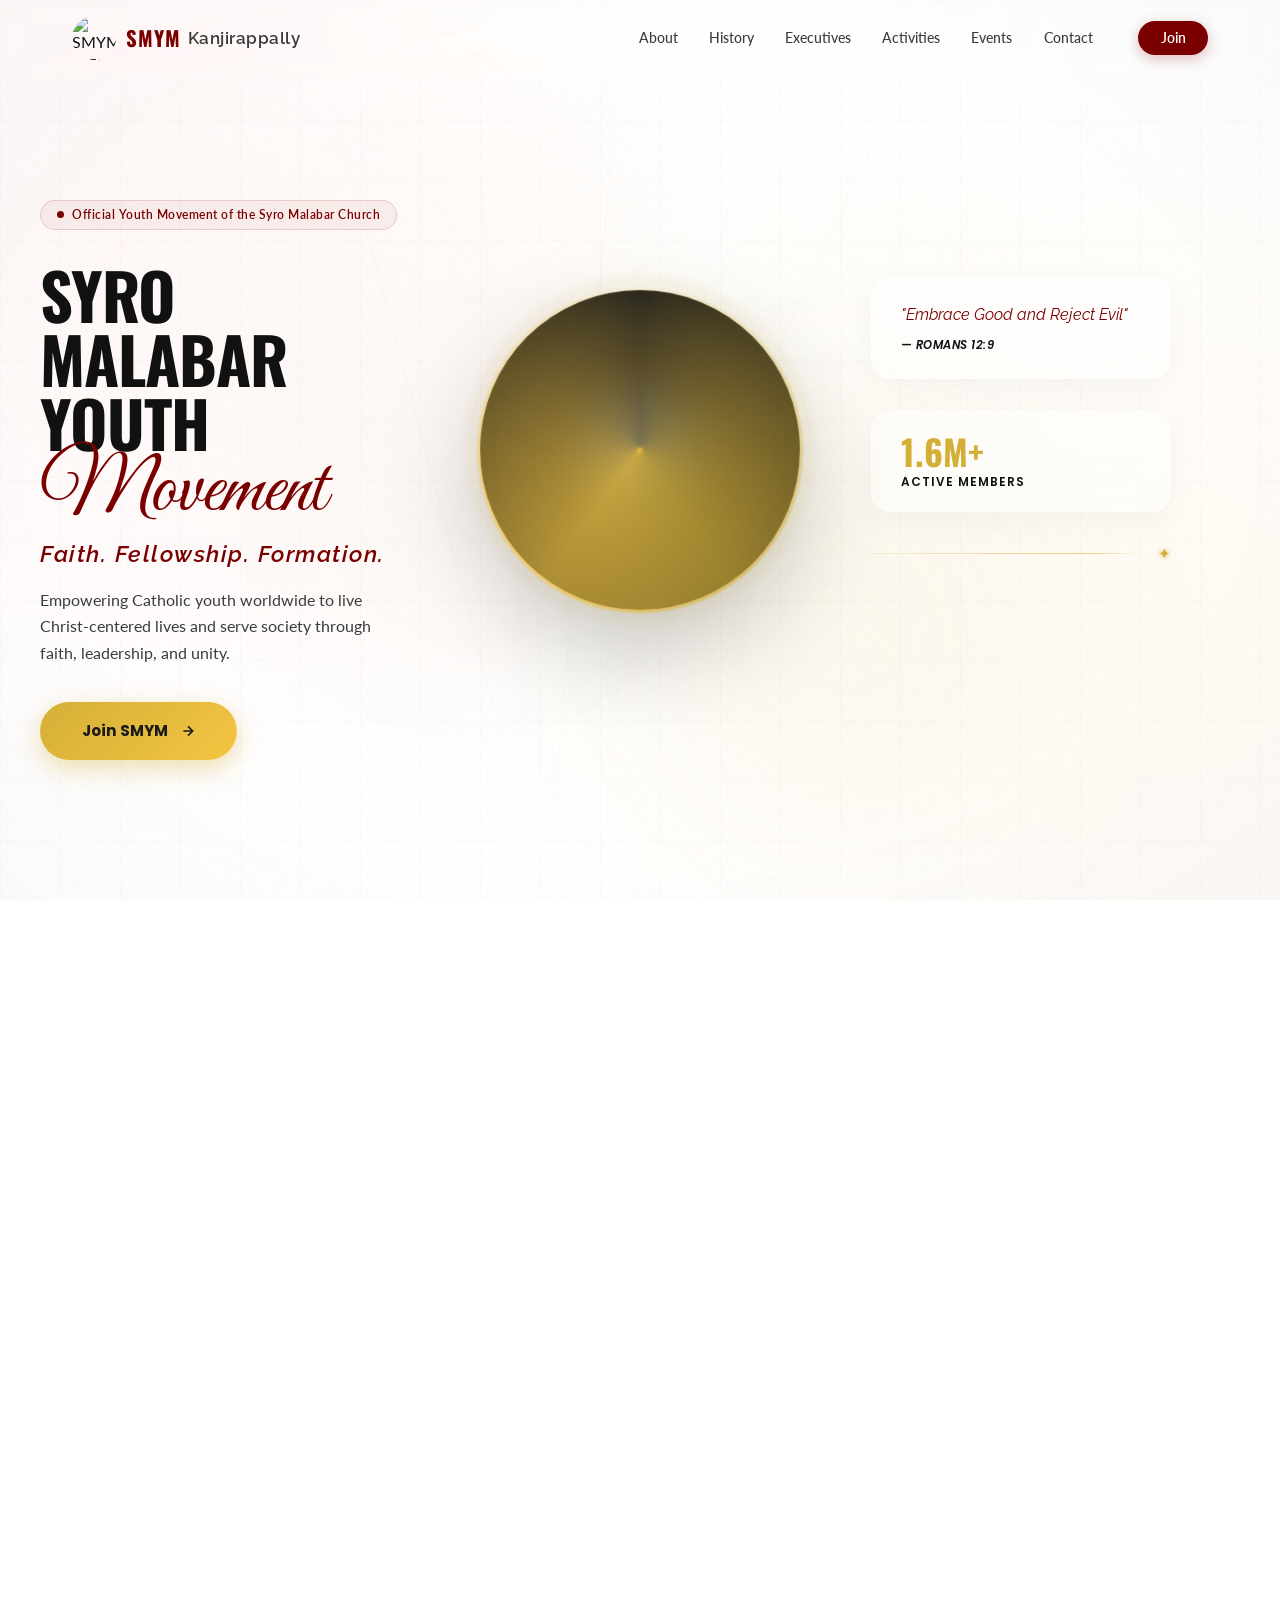
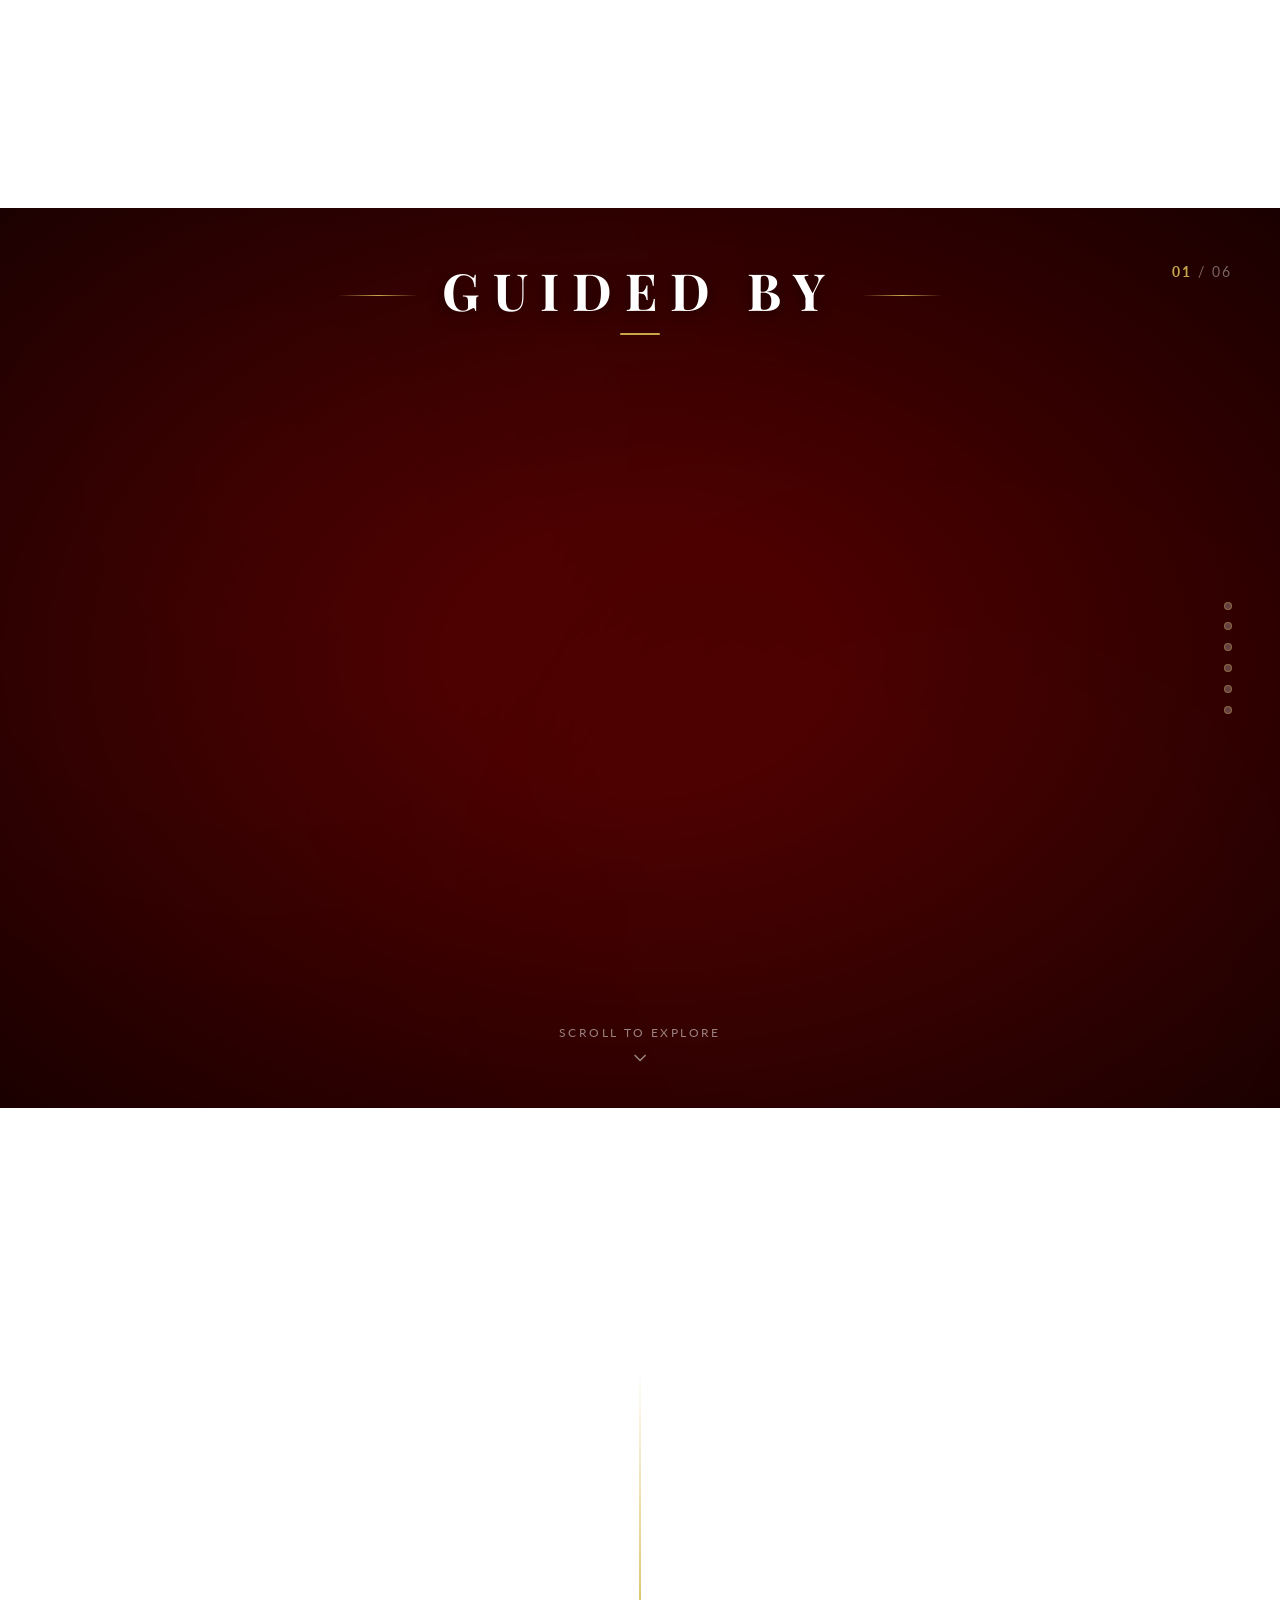
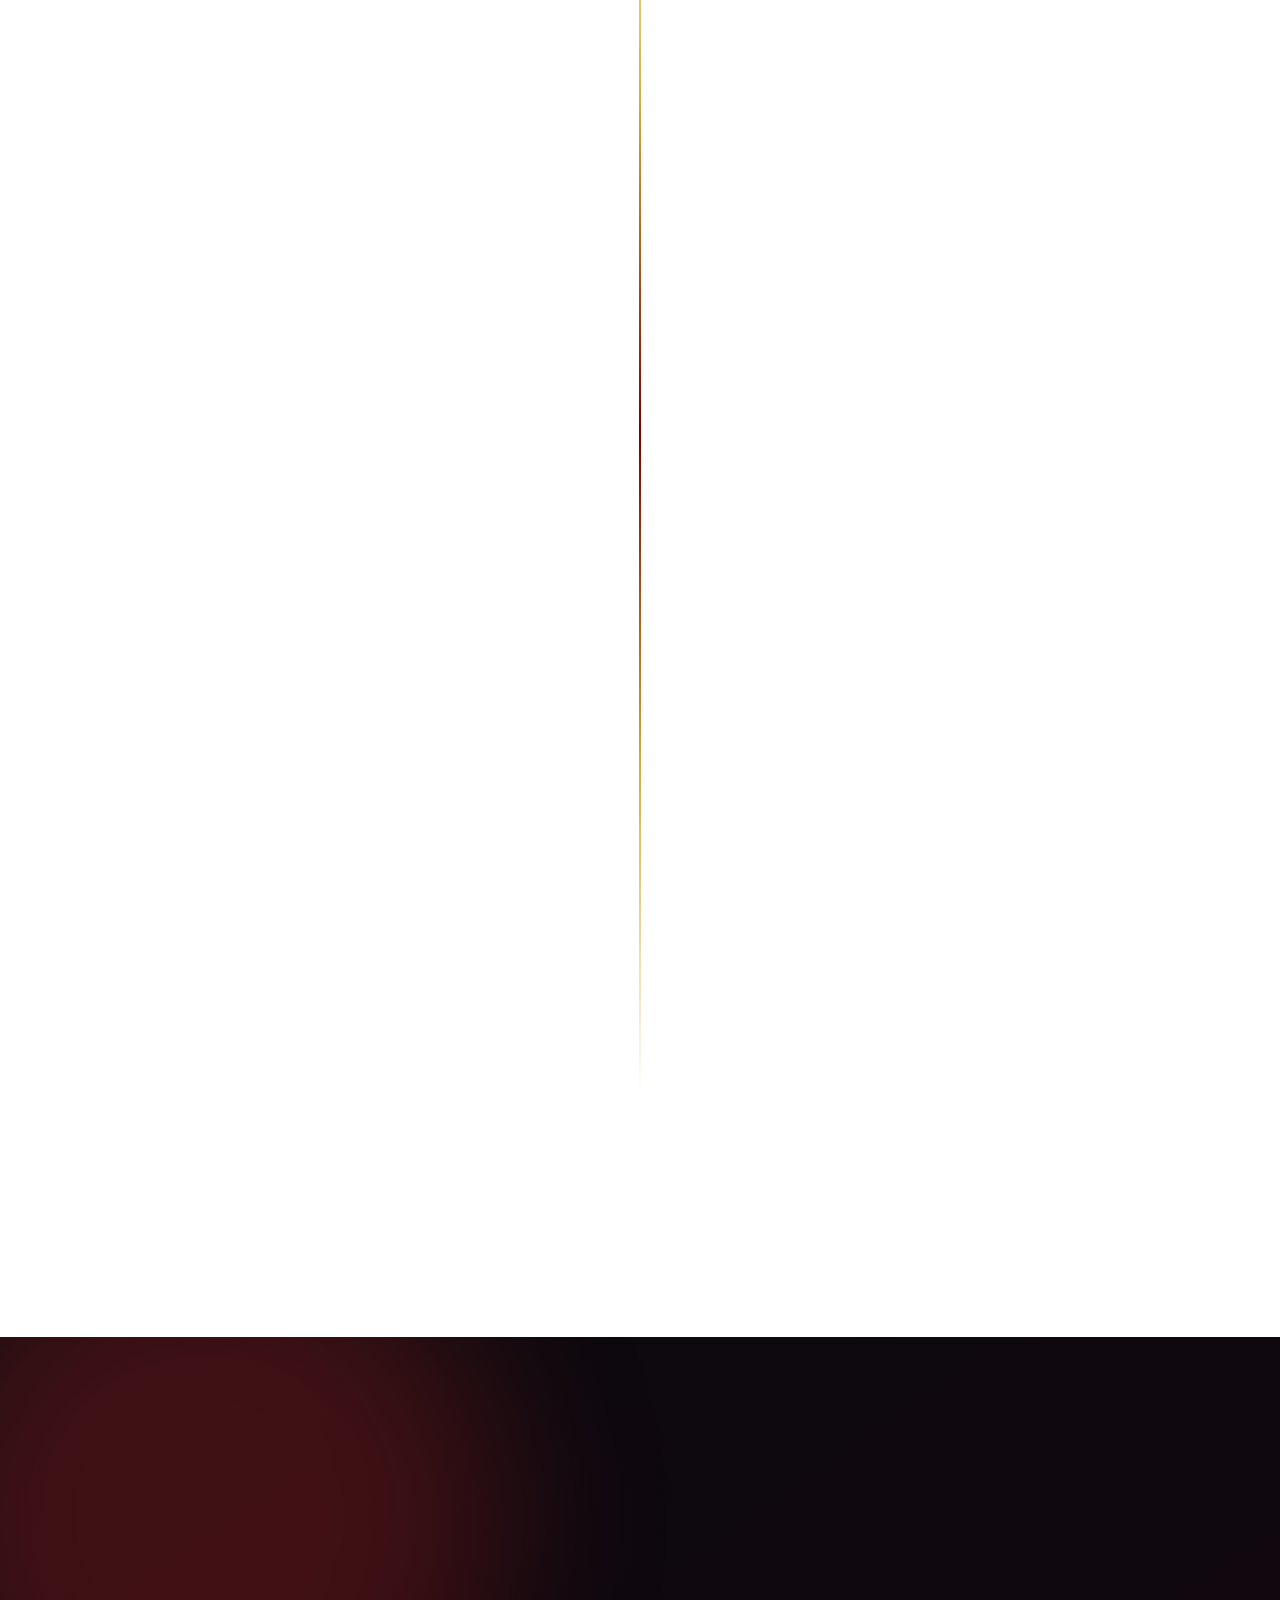
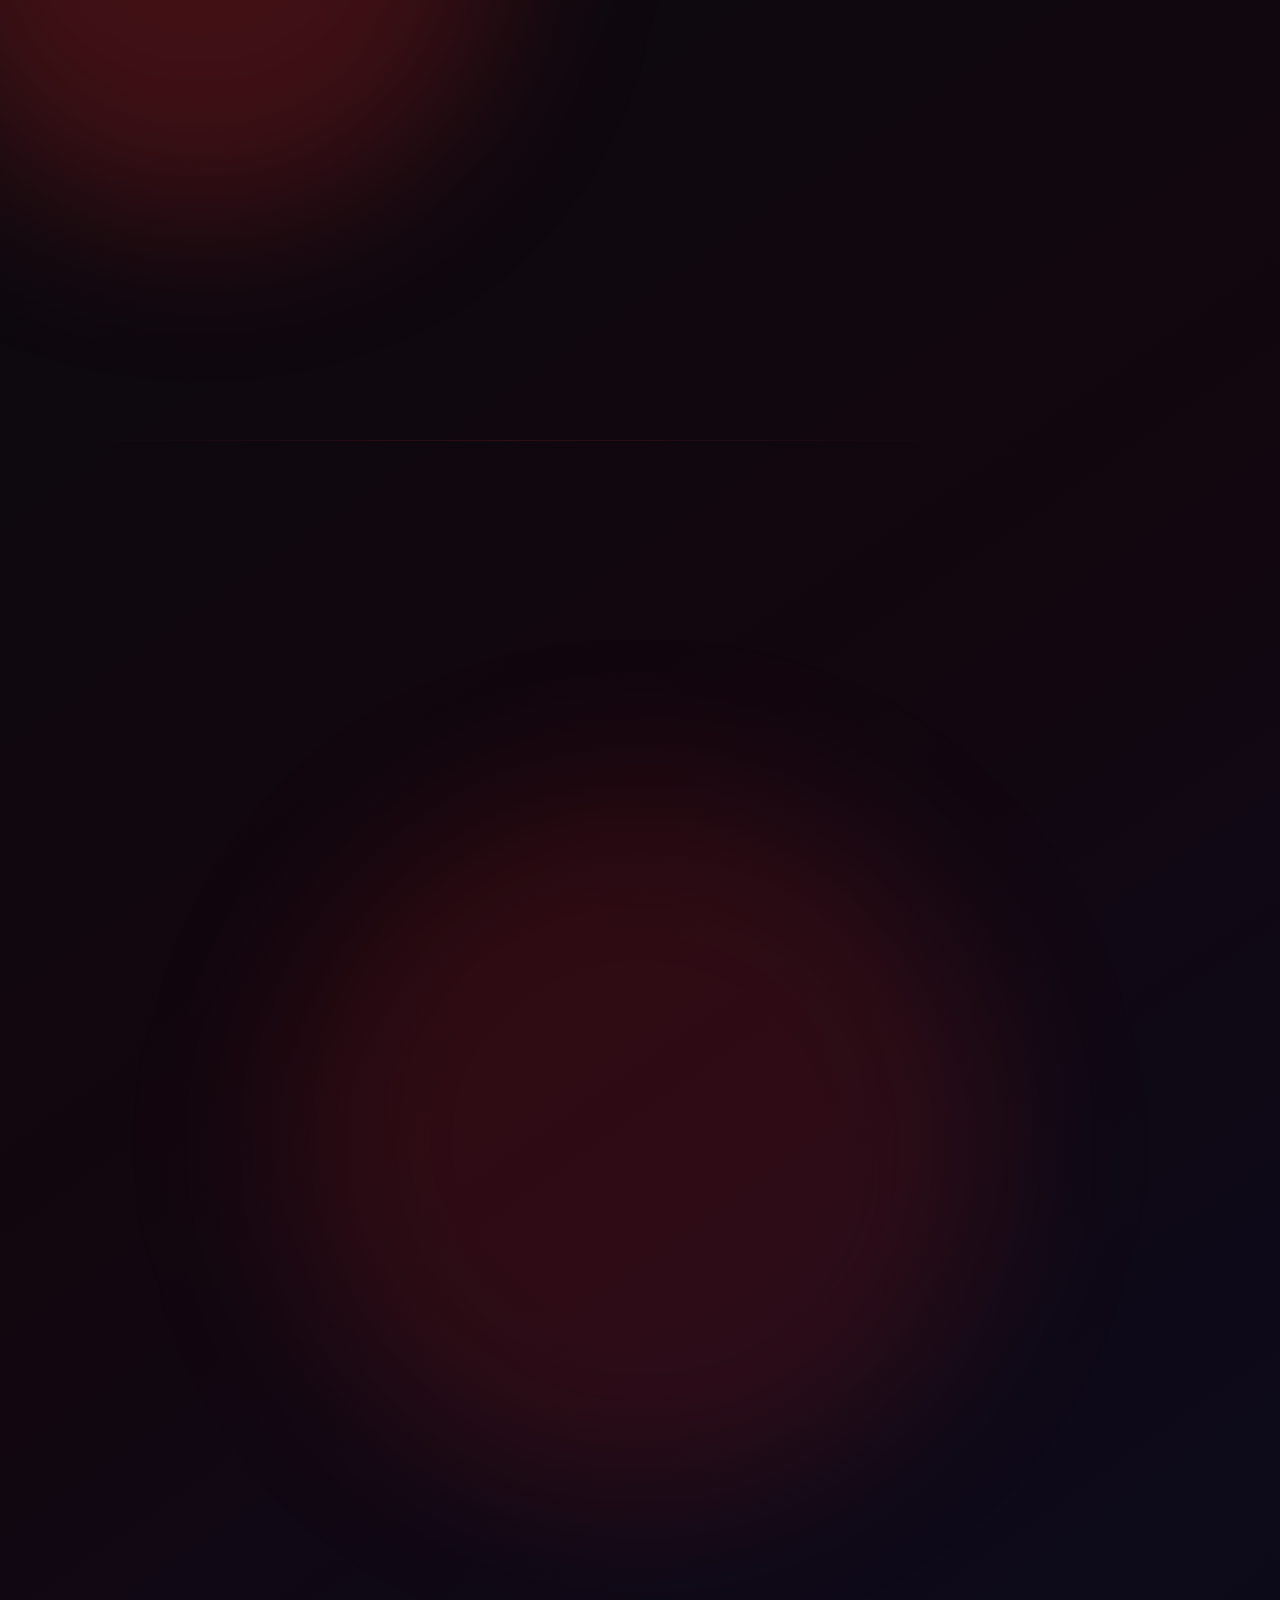
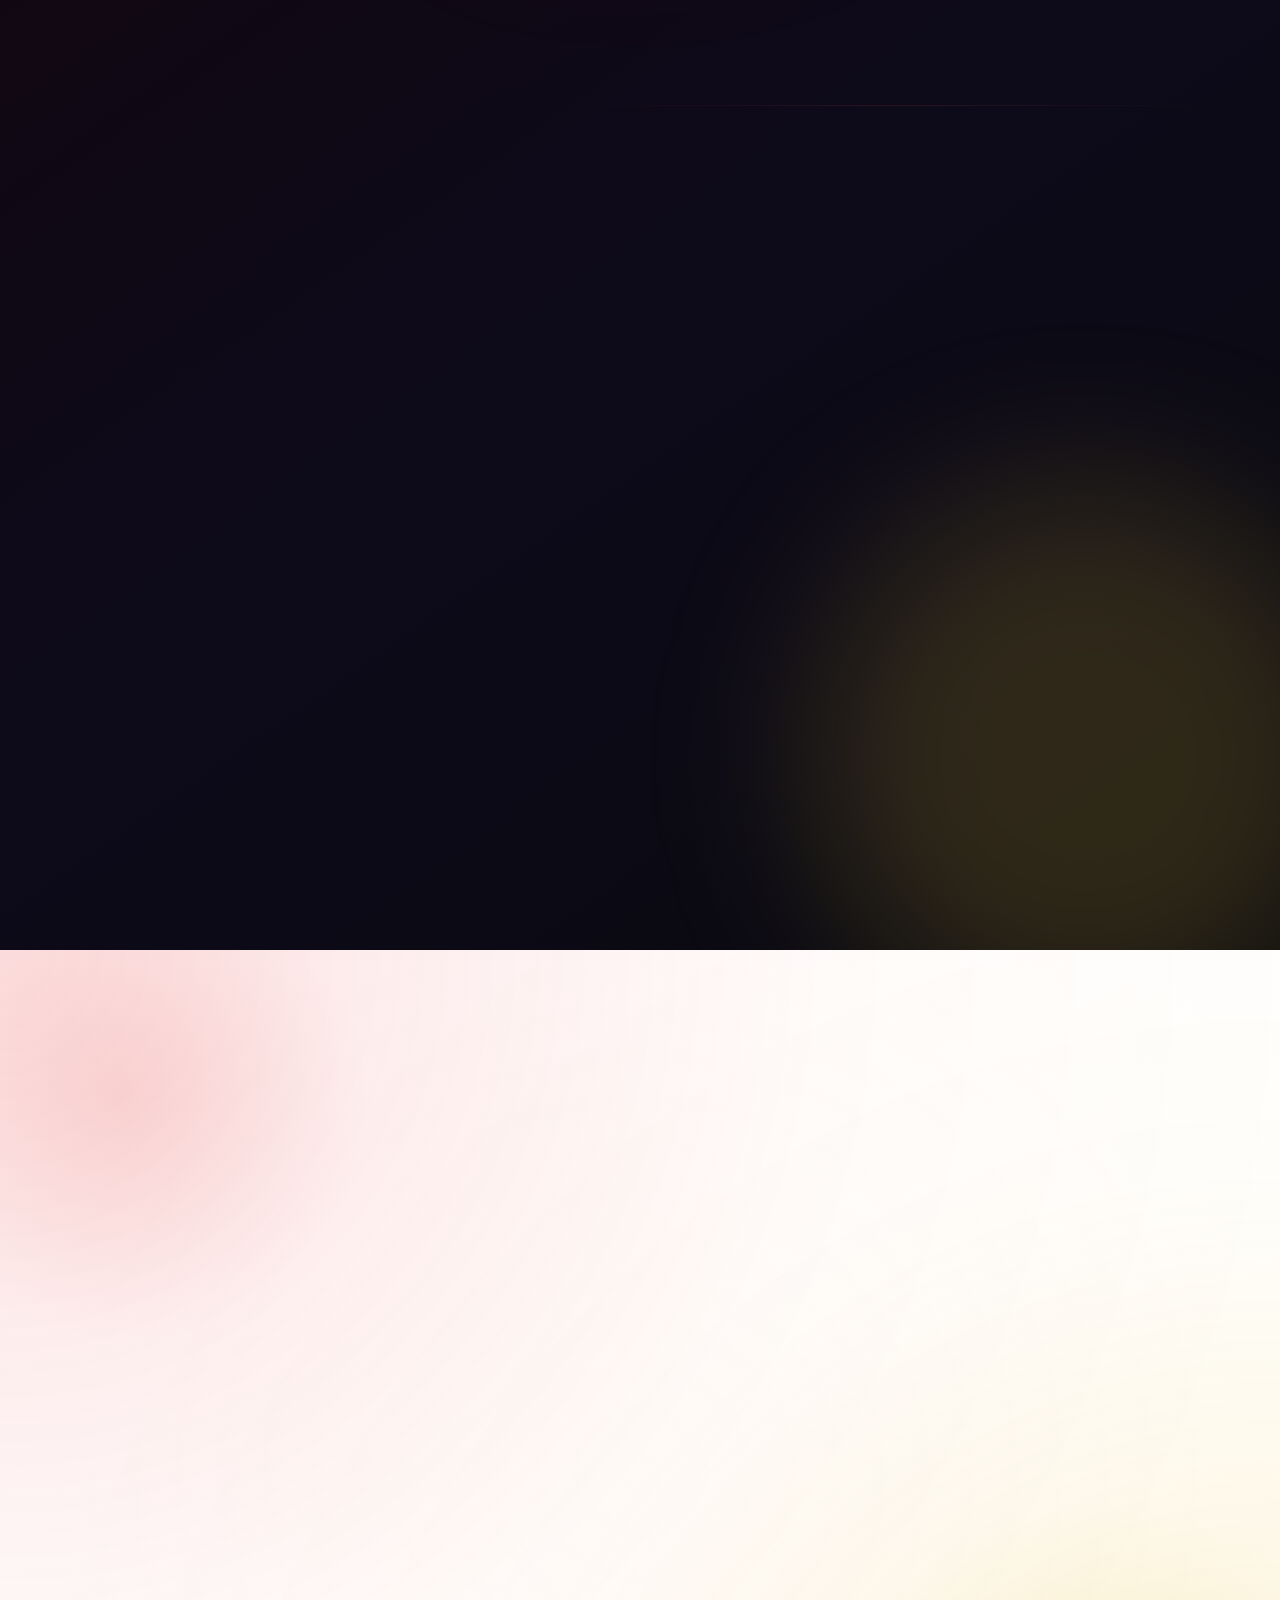
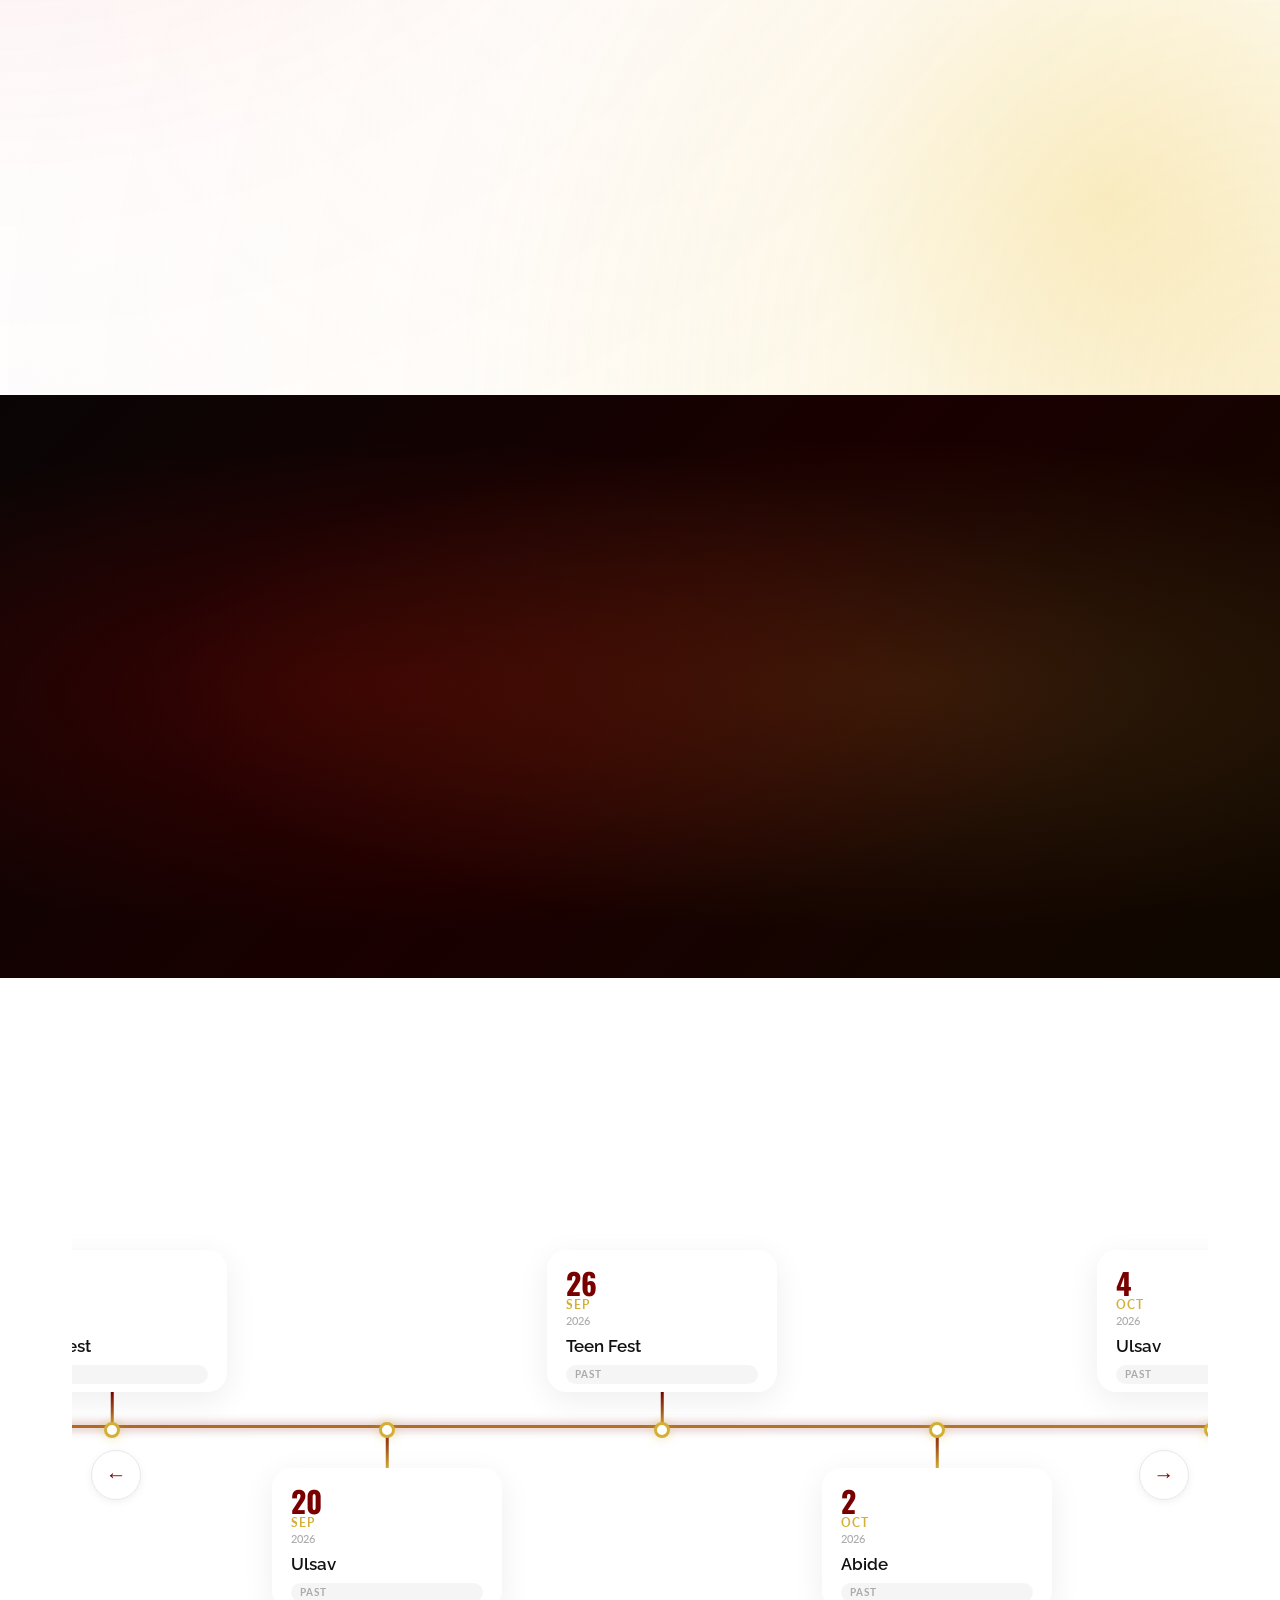
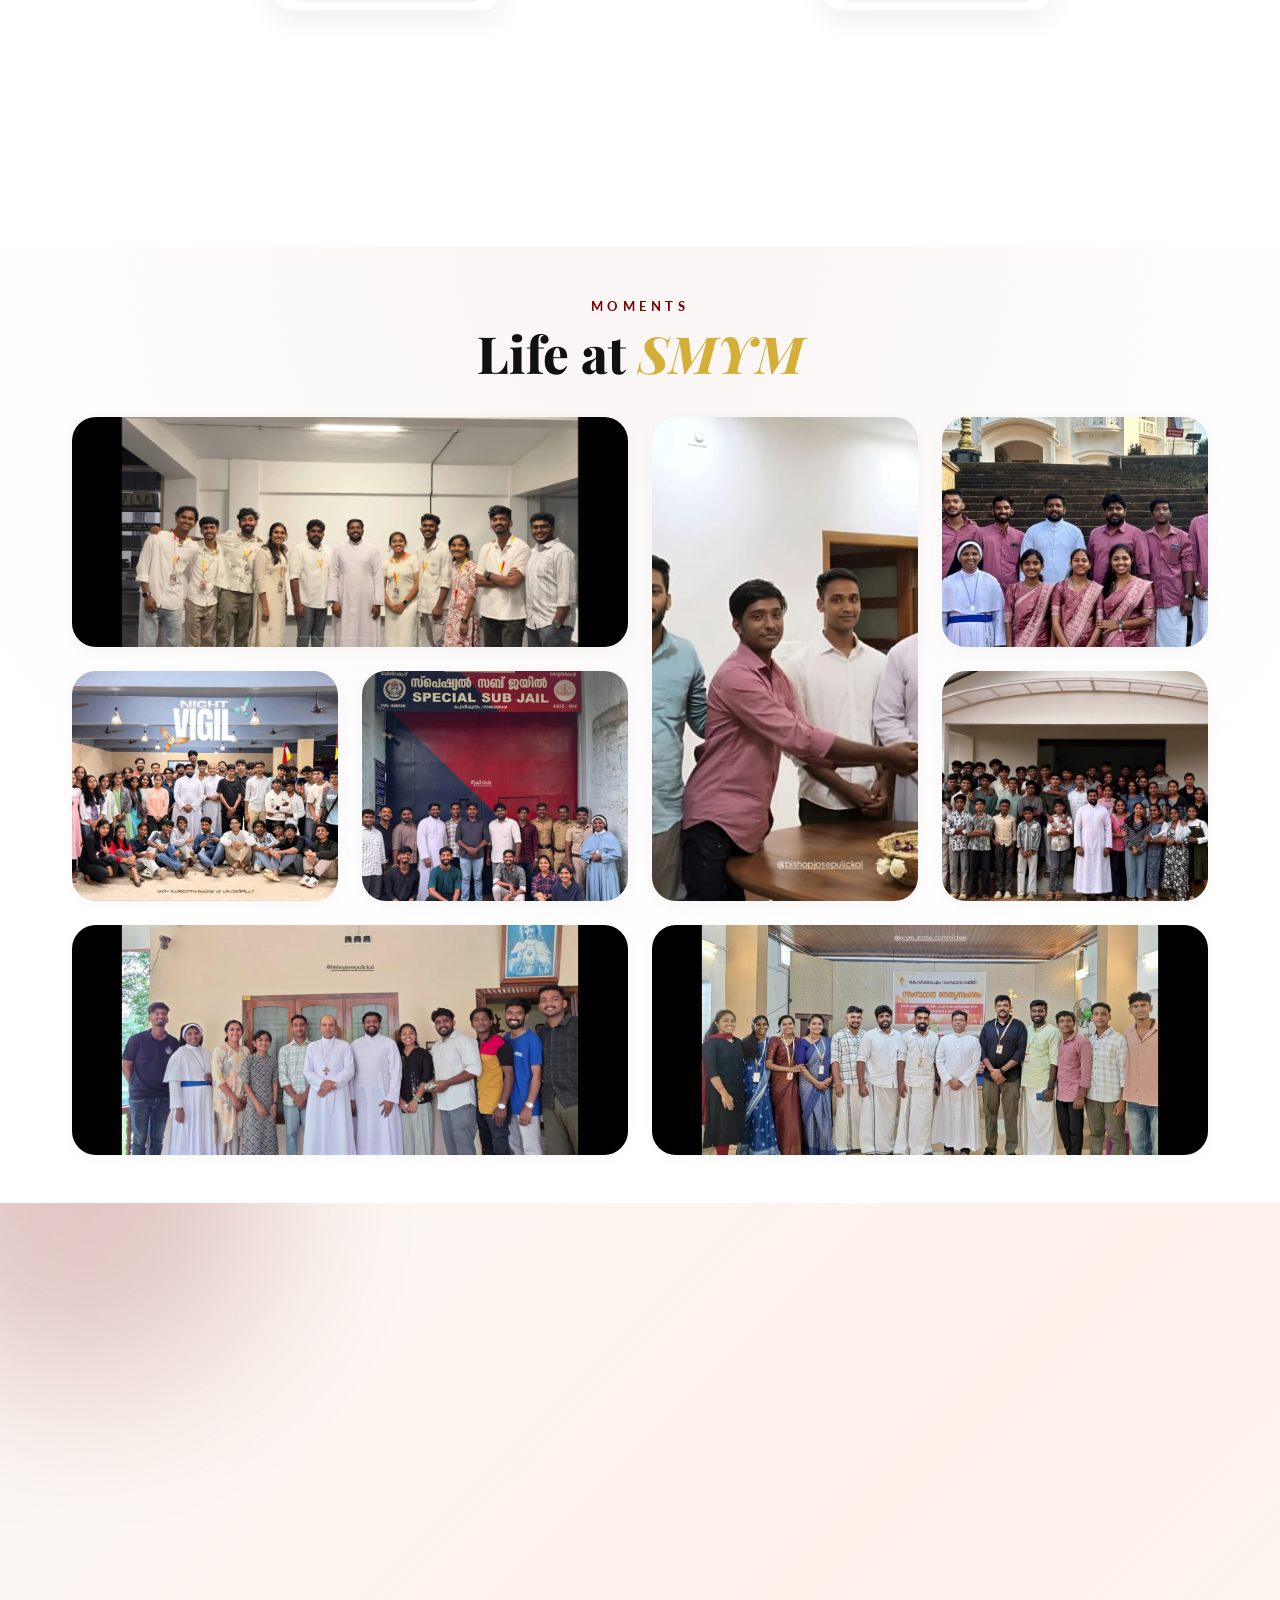
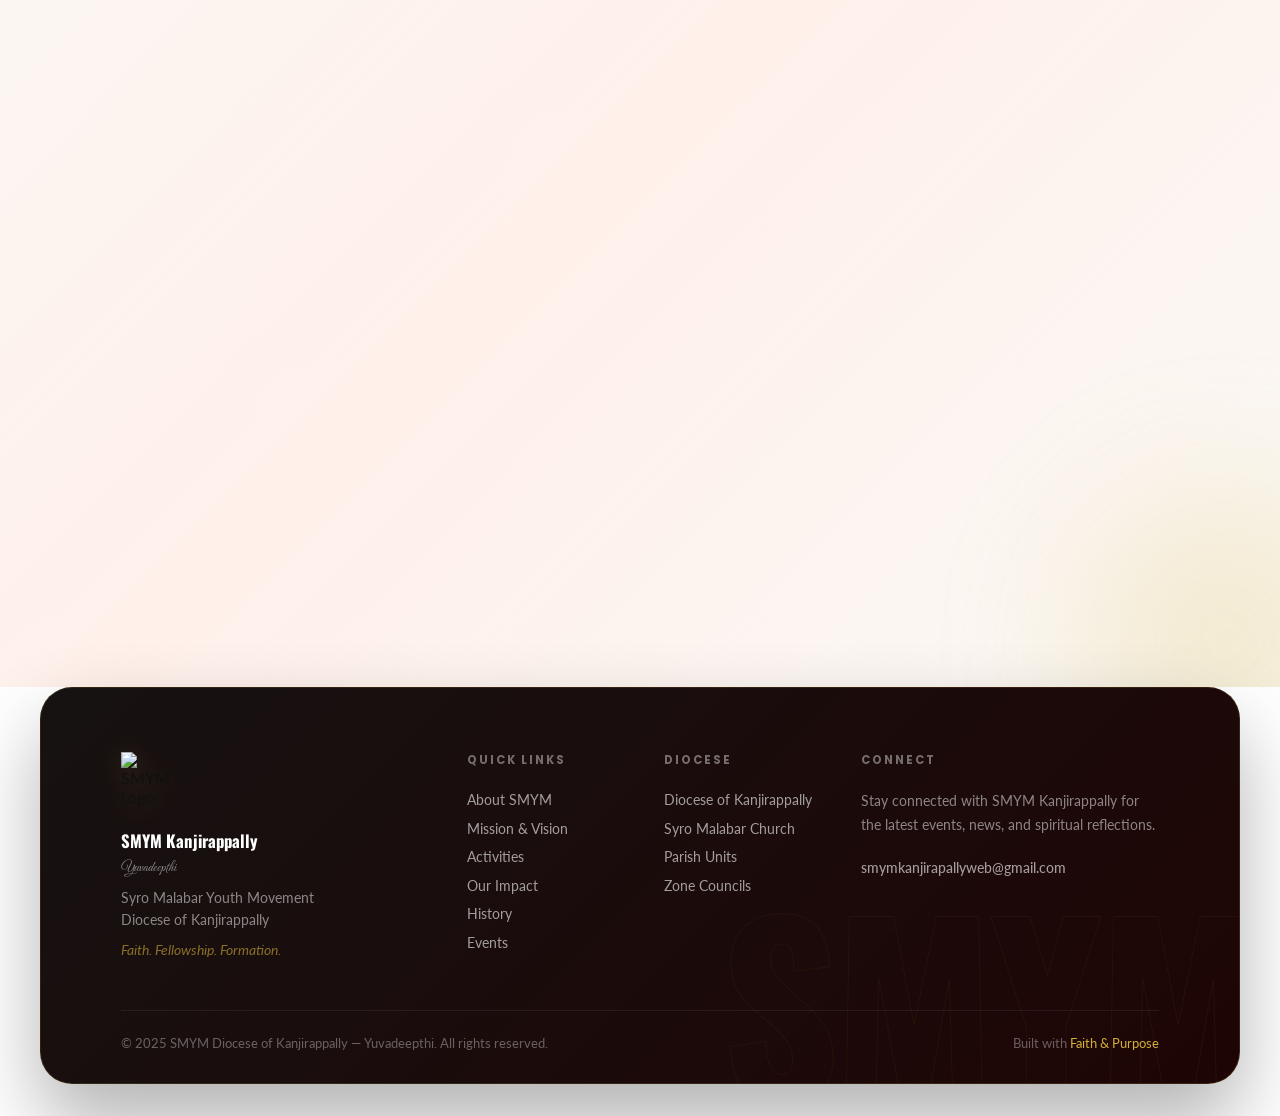
==== commit fcce5da9: "Add interactive horizontal timeline to homepage" ====
--- a/index.html
+++ b/index.html
@@ -865,16 +865,37 @@
         <div class="section-label reveal-fade">Coming Up</div>
         <h2 class="section-title reveal-up">Events &amp; <em>Updates</em></h2>
 
-        <!-- Live teaser: 4 upcoming events loaded from data/events.json -->
-        <div class="events-grid" id="ev-teaser-grid">
-            <!-- Cards injected by script.js teaser loader -->
-        </div>
-
-        <!-- CTA to full interactive timeline -->
-        <div style="text-align:center; margin-top:2.5rem;" class="reveal-fade">
-            <a href="events.html" class="cta-primary" style="display:inline-flex; align-items:center; gap:0.6rem;">
-                View Full Timeline &amp; Calendar &nbsp;&#8594;
-            </a>
+        <!-- Interactive Horizontal Timeline -->
+        <div class="ev-timeline-section" id="ev-timeline-section">
+            <!-- Navigation Arrows -->
+            <button class="ev-nav-arrow ev-nav-prev" id="ev-nav-prev" onclick="EVENTS.scrollTimeline(-1)" aria-label="Previous events">
+                <span>&#8592;</span>
+            </button>
+            <button class="ev-nav-arrow ev-nav-next" id="ev-nav-next" onclick="EVENTS.scrollTimeline(1)" aria-label="Next events">
+                <span>&#8594;</span>
+            </button>
+
+            <!-- Scrollable Timeline Track -->
+            <div class="ev-timeline-outer" id="ev-timeline-outer">
+                <div class="ev-timeline-track" id="ev-timeline-track">
+                    <!-- Timeline Line (horizontal) -->
+                    <div class="ev-timeline-line" id="ev-timeline-line">
+                        <div class="ev-timeline-glow"></div>
+                    </div>
+
+                    <!-- Cards injected by JS into this container -->
+                    <div class="ev-cards-container" id="ev-cards-container">
+                        <!-- Event cards generated dynamically -->
+                    </div>
+                </div>
+            </div>
+        </div>
+
+        <!-- Empty State -->
+        <div class="ev-empty-state" id="ev-empty-state" style="display:none;">
+            <div class="ev-empty-icon">📭</div>
+            <h3>No events found</h3>
+            <p>Try adjusting your search or switching tabs.</p>
         </div>
     </div>
 </section>
@@ -1061,5 +1082,26 @@
 <script src="js/script.js"></script>
 <script src="js/guidedby.js"></script>
 <script src="js/moments.js"></script>
+<script src="js/events.js"></script>
+
+<!-- Event Modal -->
+<div class="ev-modal-backdrop" id="ev-modal-backdrop" onclick="EVENTS.closeModal()"></div>
+<div class="ev-modal" id="ev-modal" role="dialog" aria-modal="true" aria-labelledby="ev-modal-title">
+    <button class="ev-modal-close" onclick="EVENTS.closeModal()" aria-label="Close">✕</button>
+    <div class="ev-modal-header">
+        <div class="ev-modal-badge" id="ev-modal-badge">📅</div>
+        <div class="ev-modal-date-block">
+            <span class="ev-modal-day" id="ev-modal-day">-</span>
+            <span class="ev-modal-month" id="ev-modal-month">-</span>
+            <span class="ev-modal-year" id="ev-modal-year">-</span>
+        </div>
+    </div>
+    <h2 class="ev-modal-title" id="ev-modal-title">Event Name</h2>
+    <p class="ev-modal-full-date" id="ev-modal-full-date">-</p>
+    <div class="ev-modal-status-row">
+        <span class="ev-modal-status" id="ev-modal-status">-</span>
+        <span class="ev-modal-countdown-text" id="ev-modal-countdown-text"></span>
+    </div>
+</div>
 </body>
 </html>
--- a/css/events.css
+++ b/css/events.css
@@ -384,12 +384,12 @@
     top: 50%;
     transform: translateY(-50%);
     z-index: 50;
-    width: 52px;
-    height: 52px;
+    width: 50px;
+    height: 50px;
     border-radius: 50%;
-    border: none;
-    background: white;
-    box-shadow: var(--shadow-md);
+    background: #ffffff;
+    border: 1.5px solid var(--grey-200);
+    box-shadow: var(--shadow-sm);
     cursor: pointer;
     display: flex;
     align-items: center;
@@ -401,8 +401,10 @@
 
 .ev-nav-arrow:hover {
     background: var(--crimson);
-    color: white;
-    transform: translateY(-50%) scale(1.12);
+    border-color: var(--crimson);
+    color: #ffffff;
+    box-shadow: 0 8px 24px rgba(139, 0, 0, 0.25);
+    transform: translateY(-50%) scale(1.08);
 }
 
 .ev-nav-prev { left: 1.2rem; }
@@ -432,16 +434,16 @@
     flex-direction: column;
     min-width: max-content;
     position: relative;
-    padding: 220px 40px 40px;
-}
-
-/* Glowing horizontal line */
+    padding: 35px 40px 45px;
+}
+
+/* Glowing horizontal line styled like Our Journey */
 .ev-timeline-line {
     position: absolute;
-    top: 220px; /* Center of the track between cards above/below */
+    top: 210px; /* Perfectly centered horizontal timeline line */
     left: 0; right: 0;
     height: 3px;
-    background: linear-gradient(90deg, transparent 0%, var(--grey-200) 5%, var(--grey-200) 95%, transparent 100%);
+    background: linear-gradient(90deg, transparent 0%, var(--gold) 15%, var(--crimson) 50%, var(--gold) 85%, transparent 100%);
     pointer-events: none;
 }
 
@@ -459,18 +461,19 @@
     100% { opacity: 0.9; }
 }
 
-/* Cards container */
+/* Cards container with generous spacing between modules */
 .ev-cards-container {
     display: flex;
     align-items: flex-start;
-    gap: 0;
+    gap: 45px;
+    padding: 0 30px;
     position: relative;
 }
 
-/* ── EVENT CARD ─────────────────────────────────────────────── */
+/* ── EVENT CARD (Our Journey Glass Style) ─────────────────────── */
 .ev-card {
     position: relative;
-    width: 200px;
+    width: 230px;
     flex-shrink: 0;
     cursor: pointer;
     opacity: 0;
@@ -482,78 +485,87 @@
 /* Alternate cards above/below the line */
 .ev-card.above {
     margin-top: 0;
-    padding-bottom: calc(100px + 1.5rem);
     display: flex;
     flex-direction: column;
 }
 
 .ev-card.below {
-    margin-top: calc(100px + 1.5rem);
+    margin-top: 180px;
     display: flex;
     flex-direction: column;
 }
 
-/* Connector vertical line from card to timeline */
+.ev-card.below .ev-card-inner {
+    margin-top: 38px;
+}
+
+/* Connector vertical line from card border to center line */
 .ev-card-connector {
     position: absolute;
     left: 50%;
     transform: translateX(-50%);
-    width: 1.5px;
-    background: linear-gradient(to bottom, rgba(122,0,0,0.3), rgba(212,175,55,0.5));
+    width: 2.5px;
+    background: linear-gradient(to bottom, var(--crimson), var(--gold));
     transition: opacity 0.3s;
 }
 
 .ev-card.above .ev-card-connector {
-    bottom: 0;
-    top: auto;
-    height: calc(100px + 1.5rem);
+    top: 142px;
+    height: 38px;
 }
 
 .ev-card.below .ev-card-connector {
     top: 0;
-    height: calc(100px + 1.5rem);
-}
-
-/* Dot on the timeline for this card */
+    height: 38px;
+}
+
+/* Dot on the timeline styled like Our Journey tl-dot */
 .ev-card-dot {
     position: absolute;
     left: 50%;
     transform: translateX(-50%);
-    width: 12px;
-    height: 12px;
+    width: 16px;
+    height: 16px;
     border-radius: 50%;
-    background: white;
-    border: 2.5px solid var(--grey-400);
+    background: #ffffff;
+    border: 3px solid var(--gold);
+    box-shadow: 0 0 12px rgba(212, 175, 55, 0.4);
     transition: all 0.3s var(--ease-spring);
     z-index: 5;
 }
 
-.ev-card.above .ev-card-dot { bottom: -6px; }
-.ev-card.below .ev-card-dot { top: -6px; }
+.ev-card.above .ev-card-dot { top: 172px; bottom: auto; }
+.ev-card.below .ev-card-dot { top: -8px; }
 
 .ev-card:hover .ev-card-dot {
     border-color: var(--crimson);
-    background: var(--crimson);
+    background: var(--gold);
     transform: translateX(-50%) scale(1.3);
-    box-shadow: 0 0 0 4px rgba(122,0,0,0.15);
-}
-
-/* Inner card body */
+    box-shadow: 0 0 16px rgba(212, 175, 55, 0.7);
+}
+
+/* Inner card body styled like Our Journey glass card */
 .ev-card-inner {
-    background: white;
-    border: 1.5px solid rgba(0,0,0,0.06);
-    border-radius: var(--r-card);
-    padding: 1.2rem 1.1rem;
+    height: 142px;
+    background: rgba(255, 255, 255, 0.72);
+    border: 1px solid rgba(255, 255, 255, 0.85);
+    backdrop-filter: blur(20px) saturate(180%);
+    -webkit-backdrop-filter: blur(20px) saturate(180%);
+    border-radius: 20px;
+    padding: 1.1rem 1.1rem;
     transition: all 0.35s var(--ease);
-    box-shadow: var(--shadow-sm);
+    box-shadow: 0 8px 32px rgba(0, 0, 0, 0.07), 0 1px 0 rgba(255, 255, 255, 0.9) inset;
     position: relative;
     overflow: hidden;
+    display: flex;
+    flex-direction: column;
+    justify-content: space-between;
 }
 
 .ev-card:hover .ev-card-inner {
-    transform: translateY(-5px) scale(1.03);
-    box-shadow: var(--shadow-lg);
-    border-color: rgba(122,0,0,0.15);
+    transform: translateY(-8px);
+    box-shadow: 0 20px 50px rgba(0, 0, 0, 0.12);
+    border-color: rgba(139, 0, 0, 0.2);
 }
 
 .ev-card-inner::before {
@@ -577,9 +589,9 @@
 }
 
 .ev-card-date-day {
-    font-family: var(--font-display);
-    font-size: 2rem;
-    font-weight: 800;
+    font-family: 'Oswald', sans-serif;
+    font-size: 1.85rem;
+    font-weight: 700;
     color: var(--crimson);
     line-height: 1;
 }
@@ -601,11 +613,12 @@
 }
 
 .ev-card-name {
-    font-size: 0.82rem;
+    font-family: 'Raleway', sans-serif;
+    font-size: 1.05rem;
     font-weight: 600;
     color: var(--dark);
-    line-height: 1.4;
-    margin-top: 0.6rem;
+    line-height: 1.35;
+    margin-top: 0.5rem;
 }
 
 .ev-card-status-label {
@@ -938,3 +951,11 @@
     box-shadow: 0 4px 20px rgba(212,175,55,0.15) !important;
 }
 
+/* ── EMBEDDED HOMEPAGE TIMELINE ──────────────────────── */
+#events .ev-timeline-section {
+    padding: 0;
+    min-height: 520px;
+    margin-top: 1.5rem;
+}
+
+
